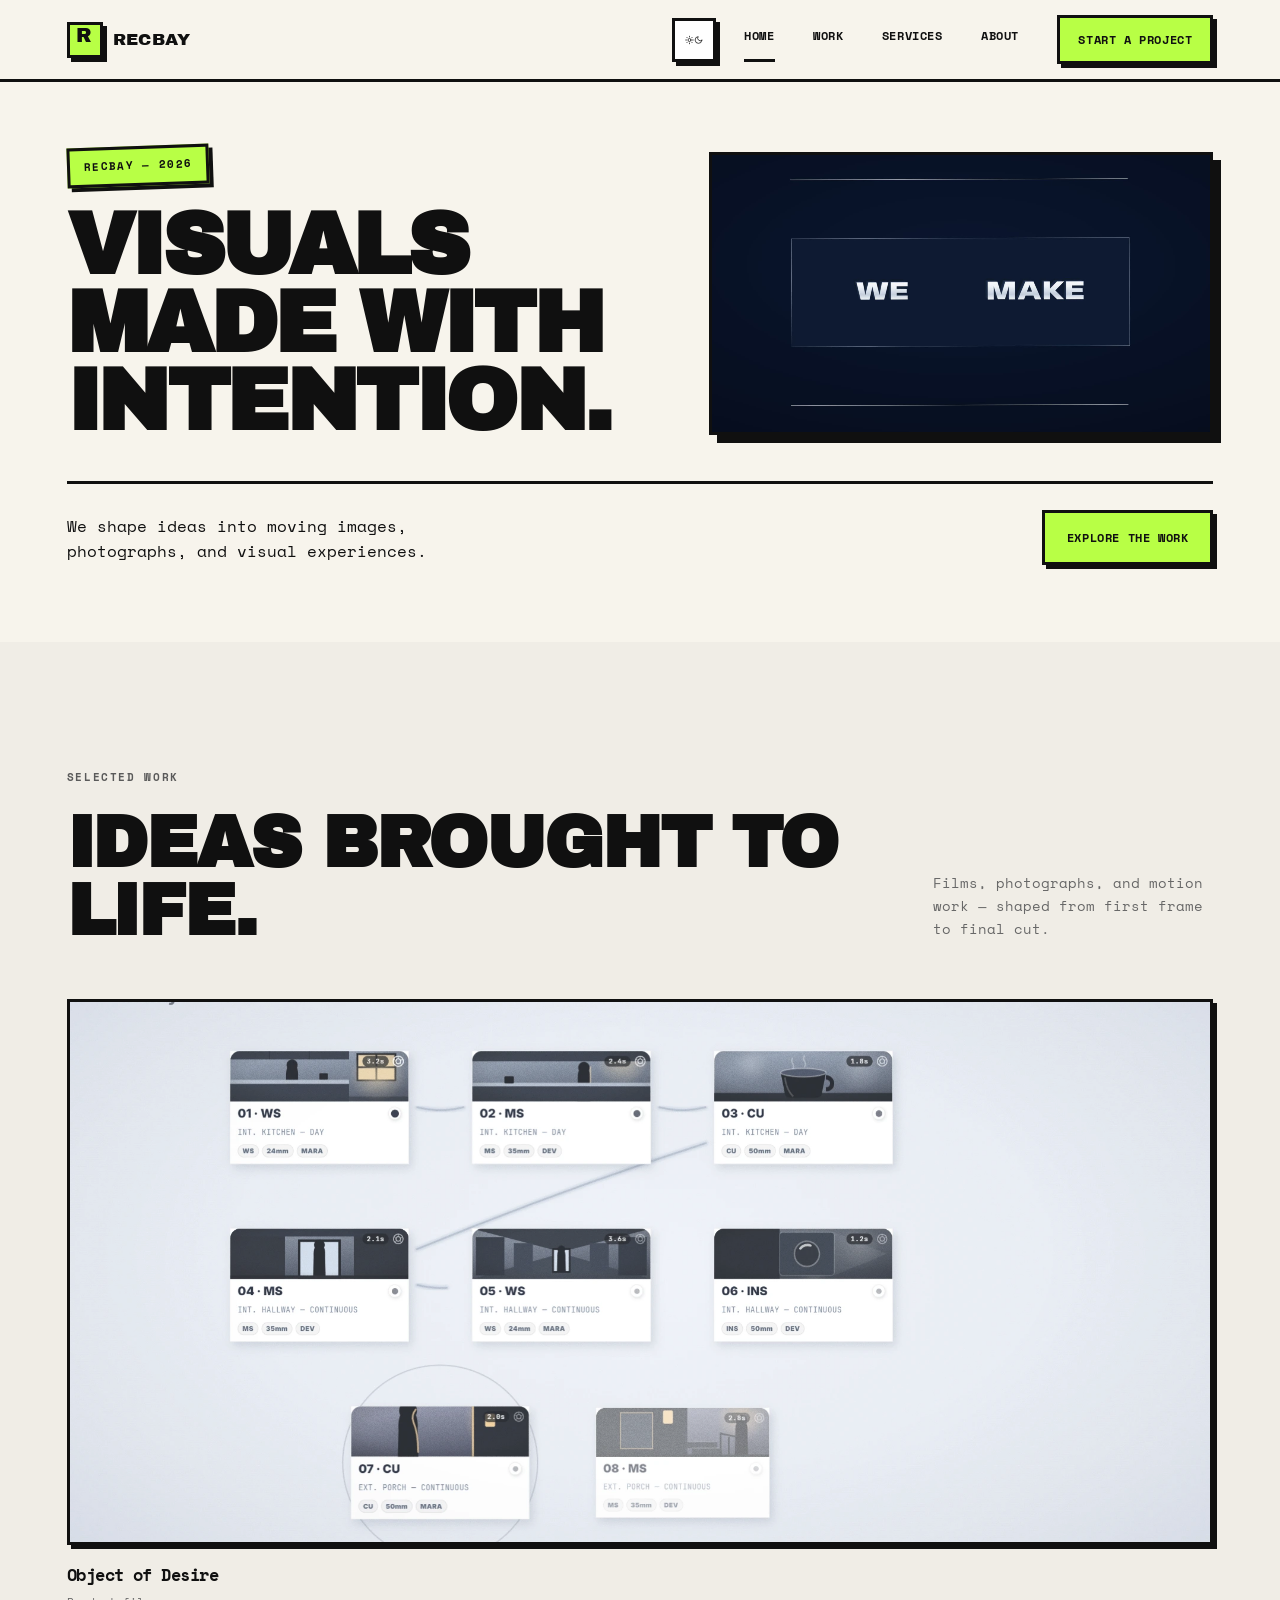
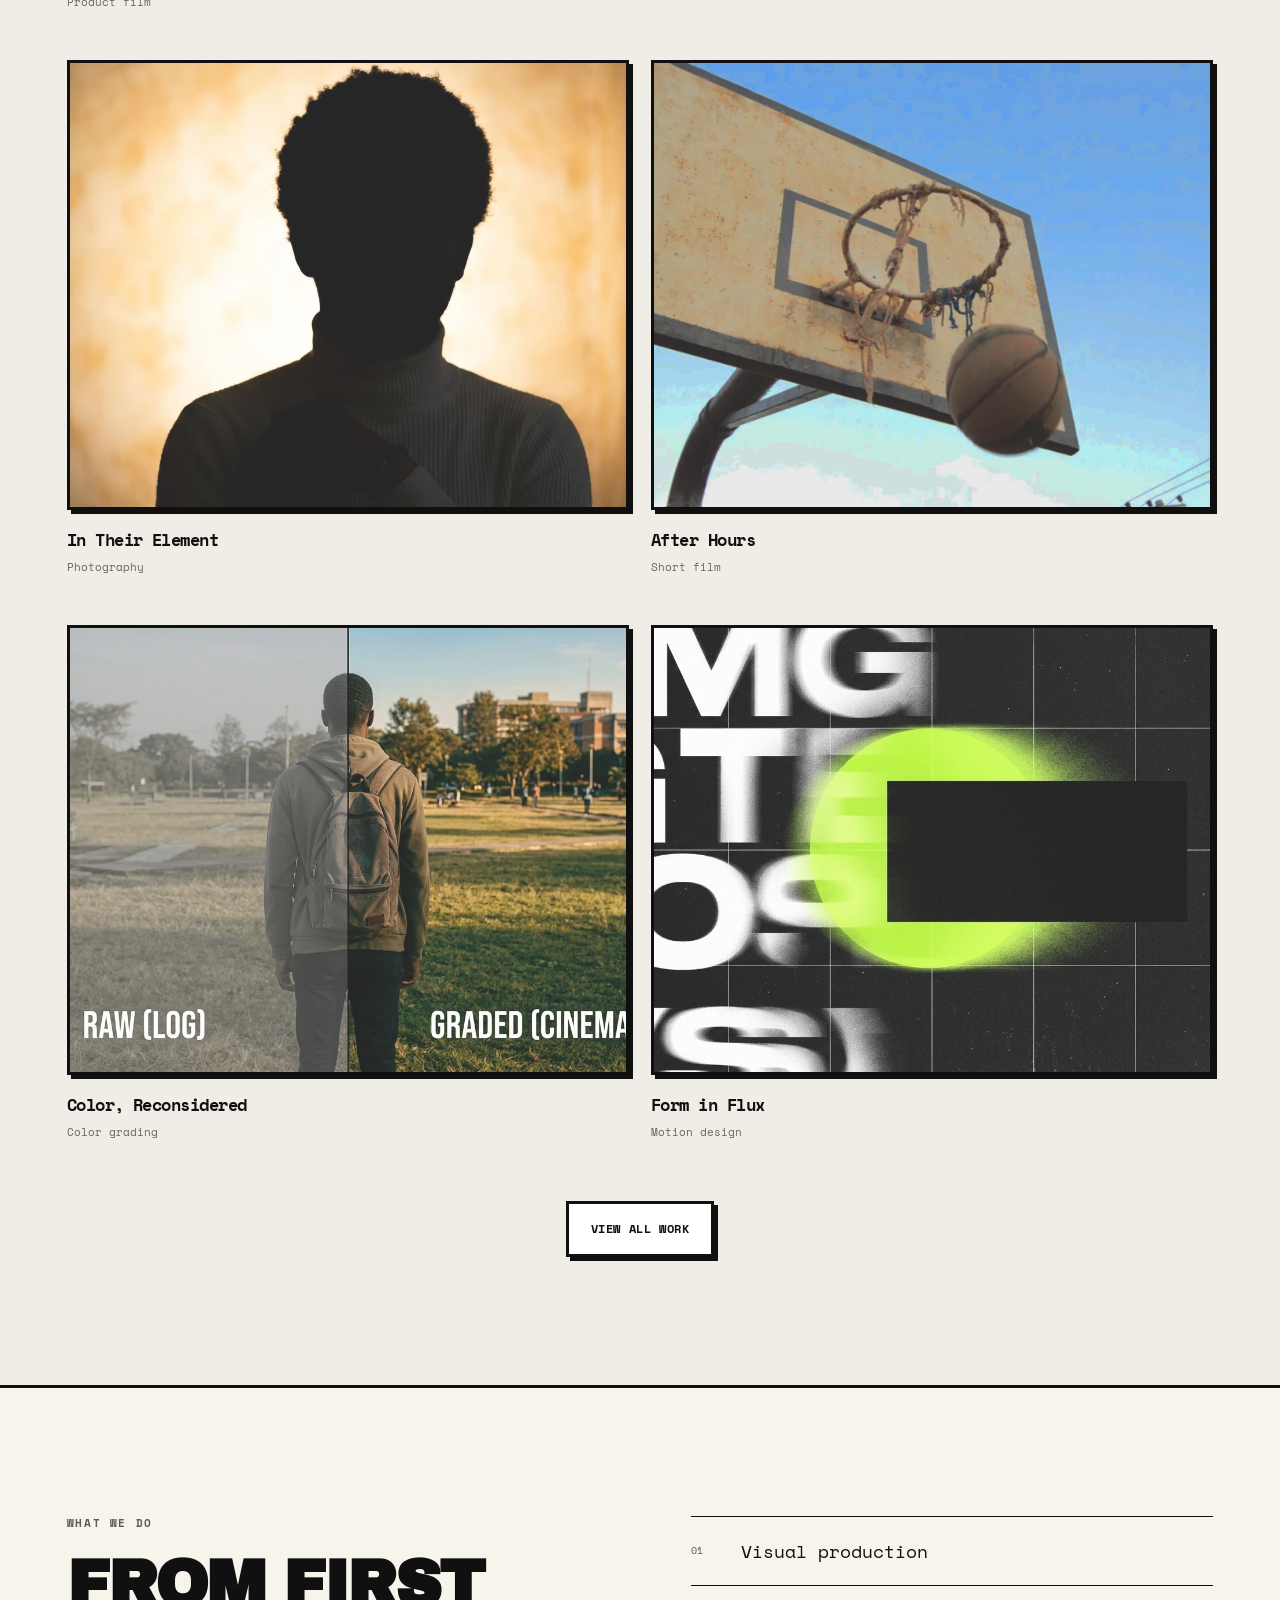
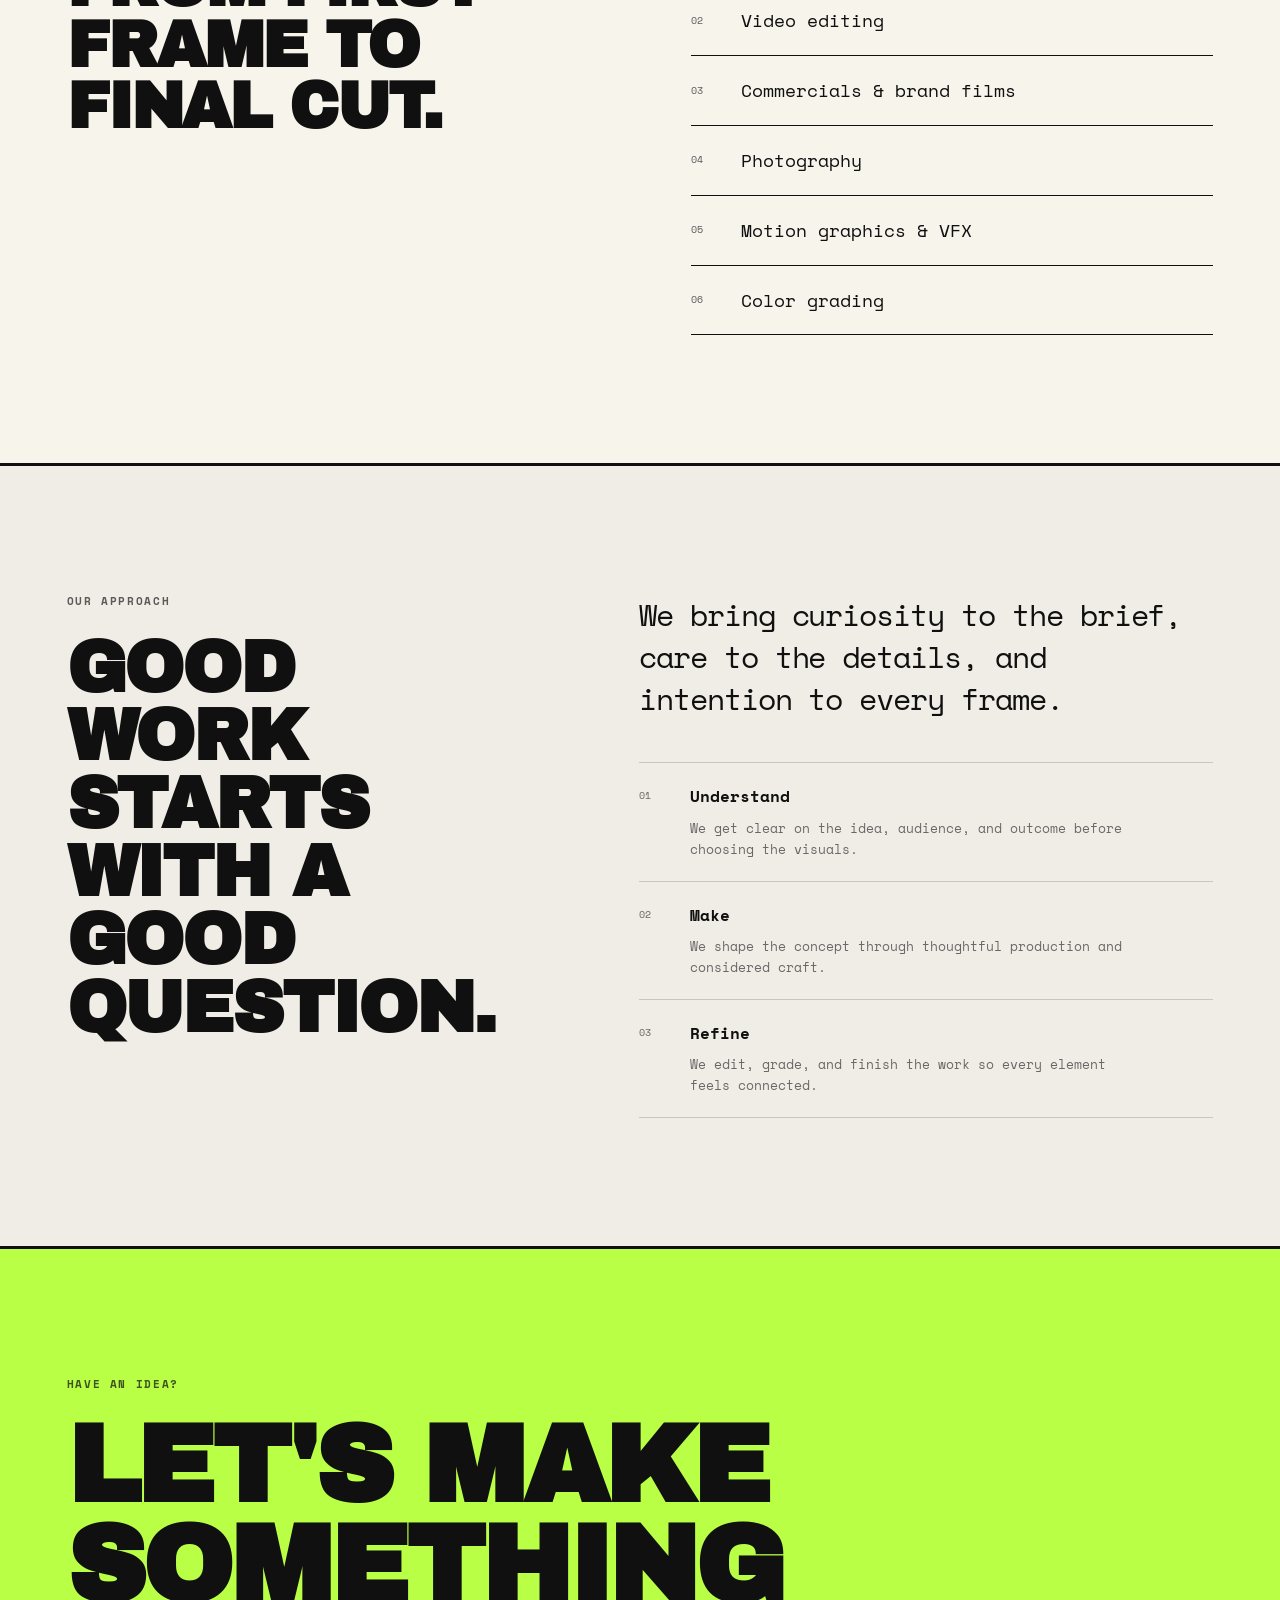
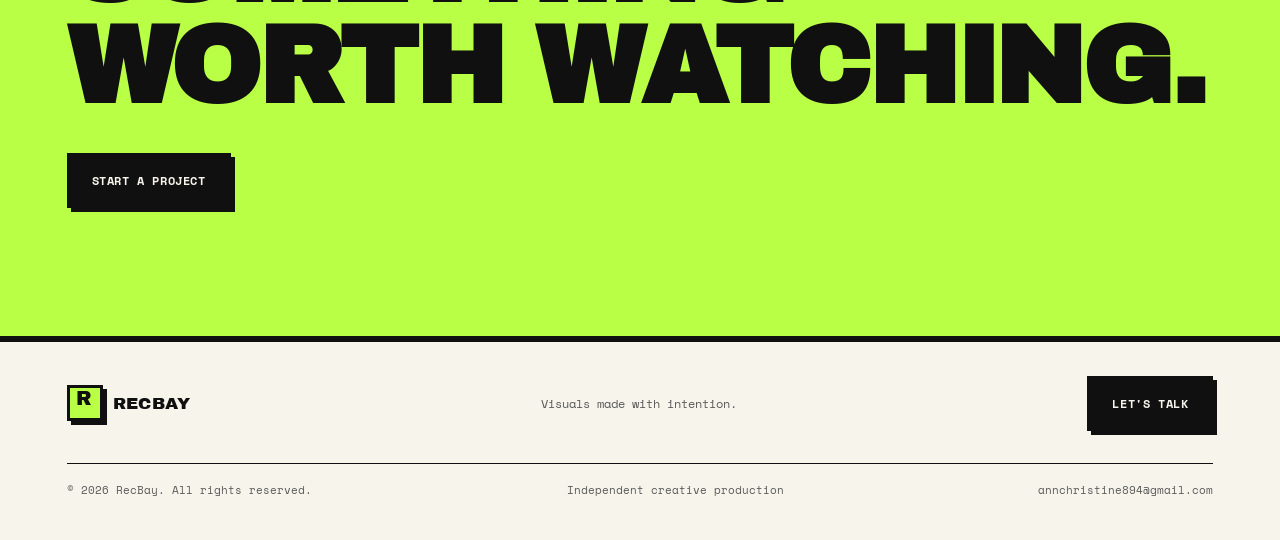
==== index.html @ f707e20e "Initial commit" ====
<!doctype html>
<html lang="en" class="no-js">
<head>
  <meta charset="utf-8">
  <meta name="viewport" content="width=device-width, initial-scale=1, viewport-fit=cover">
  <meta name="description" content="RecBay is an independent creative production team working across visual production, editing, photography, color grading, motion graphics and VFX.">
  <meta name="theme-color" content="#f7f4ec" id="theme-color-meta">
  <meta name="color-scheme" content="light dark">
  <script>
    (function () {
      var key = 'recbay-theme';
      var stored = null;
      try { stored = localStorage.getItem(key); } catch (e) {}
      var systemDark = window.matchMedia && window.matchMedia('(prefers-color-scheme: dark)').matches;
      var theme = stored === 'light' || stored === 'dark' ? stored : (systemDark ? 'dark' : 'light');
      document.documentElement.setAttribute('data-theme', theme);
      document.documentElement.style.colorScheme = theme;
      var meta = document.getElementById('theme-color-meta');
      if (meta) meta.setAttribute('content', theme === 'dark' ? '#101010' : '#f7f4ec');
    }());
  </script>
  <title>RecBay</title>
  <link rel="icon" href="assets/images/recbay-mark.svg" type="image/svg+xml">
  <link rel="preload" href="assets/images/home/hero-poster.webp" as="image">
  <link rel="preload" href="css/styles.css" as="style">
  <link rel="stylesheet" href="css/styles.css">
  <link rel="preconnect" href="https://fonts.googleapis.com">
  <link rel="preconnect" href="https://fonts.gstatic.com" crossorigin>
  <link href="https://fonts.googleapis.com/css2?family=Archivo+Black&family=Space+Mono:wght@400;700&display=swap" rel="stylesheet">
  <script src="js/main.js" defer></script>
</head>
<body>
  <a class="skip-link" href="#main">Skip to content</a>
  <header class="site-header">
    <div class="container nav-wrap">
      <a class="wordmark" href="index.html"><span class="brand-symbol">R<span>.</span></span><span>RECBAY</span></a>
      <button class="theme-toggle" type="button" data-theme-toggle hidden aria-label="Switch to dark mode" title="Switch to dark mode">
        <span class="theme-toggle__icon" aria-hidden="true">
          <svg class="theme-toggle__sun" width="16" height="16" viewBox="0 0 24 24" fill="none" stroke="currentColor" stroke-width="2" stroke-linecap="round" stroke-linejoin="round"><circle cx="12" cy="12" r="4"></circle><path d="M12 2v2M12 20v2M4.93 4.93l1.41 1.41M17.66 17.66l1.41 1.41M2 12h2M20 12h2M6.34 17.66l-1.41 1.41M19.07 4.93l-1.41 1.41"></path></svg>
          <svg class="theme-toggle__moon" width="16" height="16" viewBox="0 0 24 24" fill="none" stroke="currentColor" stroke-width="2" stroke-linecap="round" stroke-linejoin="round"><path d="M21 12.79A9 9 0 1 1 11.21 3 7 7 0 0 0 21 12.79z"></path></svg>
        </span>
      </button>
      <button class="menu-toggle" aria-expanded="false" aria-controls="primary-nav" aria-label="Open navigation"><span></span><span></span></button>
      <nav id="primary-nav" class="primary-nav" aria-label="Main navigation">
        <a class="active" href="index.html">Home</a>
        <a href="work.html">Work</a>
        <a href="services.html">Services</a>
        <a href="about.html">About</a>
        <a class="nav-cta" href="contact.html">Start a project</a>
      </nav>
    </div>
  </header>
  <main id="main">
    <section class="hero">
      <div class="container">
        <div class="hero-grid">
          <div class="hero-copy">
            <p class="sticker">RecBay — 2026</p>
            <h1 class="hero-title">Visuals made with intention.</h1>
          </div>
          <div class="hero-video-frame">
            <video class="hero-video" poster="assets/images/home/hero-poster.webp" autoplay muted loop playsinline preload="metadata" disablepictureinpicture disableremoteplayback aria-hidden="true" tabindex="-1">
              <source src="assets/videos/hero-16x9.webm" type="video/webm">
              <source src="assets/videos/hero-16x9.mp4" type="video/mp4">
            </video>
          </div>
        </div>
        <div class="hero-bottom">
          <p class="hero-intro">We shape ideas into moving images, photographs, and visual experiences.</p>
          <a class="button button-lime" href="work.html">Explore the work</a>
        </div>
      </div>
    </section>

    <section class="section section-work">
      <div class="container">
        <div class="section-heading">
          <div>
            <p class="eyebrow">Selected work</p>
            <h2>Ideas brought to life.</h2>
          </div>
          <p class="section-note">Films, photographs, and motion work — shaped from first frame to final cut.</p>
        </div>
        <div class="project-grid">
          <a class="project-card project-card-large" href="project-product-film.html">
            <div class="project-art art-product"><img src="assets/images/projects/object-of-desire-card.webp" alt="Object of Desire — product film still" class="project-image" loading="lazy" decoding="async" width="1920" height="1080"></div>
            <div class="project-meta"><div><h3>Object of Desire</h3><p>Product film</p></div></div>
          </a>
          <a class="project-card" href="project-editorial.html">
            <div class="project-art art-editorial"><img src="assets/images/projects/in-their-element-card.webp" alt="In Their Element — environmental portrait still" class="project-image" loading="lazy" decoding="async" width="1408" height="768"></div>
            <div class="project-meta"><div><h3>In Their Element</h3><p>Photography</p></div></div>
          </a>
          <a class="project-card" href="project-short-film.html">
            <div class="project-art art-film"><img src="assets/images/projects/after-hours-card.webp" alt="After Hours — night film still" class="project-image" loading="lazy" decoding="async" width="1920" height="1080"></div>
            <div class="project-meta"><div><h3>After Hours</h3><p>Short film</p></div></div>
          </a>
          <a class="project-card" href="project-color-study.html">
            <div class="project-art art-grade"><img src="assets/images/projects/color-reconsidered-card.webp" alt="Color, Reconsidered — graded still" class="project-image" loading="lazy" decoding="async" width="1408" height="768"></div>
            <div class="project-meta"><div><h3>Color, Reconsidered</h3><p>Color grading</p></div></div>
          </a>
          <a class="project-card" href="project-motion-ident.html">
            <div class="project-art art-motion"><img src="assets/images/projects/form-in-flux-card.webp" alt="Form in Flux — motion design styleframe" class="project-image" loading="lazy" decoding="async" width="1408" height="768"></div>
            <div class="project-meta"><div><h3>Form in Flux</h3><p>Motion design</p></div></div>
          </a>
        </div>
        <div class="center-action"><a class="button button-outline" href="work.html">View all work</a></div>
      </div>
    </section>

    <section class="services-band">
      <div class="container services-band-inner">
        <div>
          <p class="eyebrow">What we do</p>
          <h2>From first frame to final cut.</h2>
        </div>
        <div class="service-list">
          <a href="services.html#visual-production"><span>01</span> Visual production</a>
          <a href="services.html#video-editing"><span>02</span> Video editing</a>
          <a href="services.html#brand-films"><span>03</span> Commercials & brand films</a>
          <a href="services.html#photography"><span>04</span> Photography</a>
          <a href="services.html#motion-vfx"><span>05</span> Motion graphics & VFX</a>
          <a href="services.html#color-grading"><span>06</span> Color grading</a>
        </div>
      </div>
    </section>

    <section class="section process-section">
      <div class="container process-layout">
        <div>
          <p class="eyebrow">Our approach</p>
          <h2>Good work starts with a good question.</h2>
        </div>
        <div class="process-content">
          <p class="large-copy">We bring curiosity to the brief, care to the details, and intention to every frame.</p>
          <div class="process-steps">
            <div><span>01</span><h3>Understand</h3><p>We get clear on the idea, audience, and outcome before choosing the visuals.</p></div>
            <div><span>02</span><h3>Make</h3><p>We shape the concept through thoughtful production and considered craft.</p></div>
            <div><span>03</span><h3>Refine</h3><p>We edit, grade, and finish the work so every element feels connected.</p></div>
          </div>
        </div>
      </div>
    </section>

    <section class="contact-banner">
      <div class="container contact-banner-inner">
        <p class="eyebrow">Have an idea?</p>
        <h2>Let's make something worth watching.</h2>
        <a class="button button-lime" href="contact.html">Start a project</a>
      </div>
    </section>
  </main>

  <footer class="site-footer">
    <div class="container footer-top"><a class="wordmark" href="index.html"><span class="brand-symbol">R<span>.</span></span><span>RECBAY</span></a><p>Visuals made with intention.</p><a class="button button-solid" href="contact.html">Let's talk</a></div>
    <div class="container footer-bottom"><span>© <span data-year></span> RecBay. All rights reserved.</span><span>Independent creative production</span><a href="mailto:annchristine894@gmail.com">annchristine894@gmail.com</a></div>
  </footer>
</body>
</html>
---- css/styles.css ----
:root{
  --bg:#f7f4ec;
  --bg-dark:#101010;
  --bg-alt:#f0ede6;
  --panel:#ffffff;
  --text:#101010;
  --muted:#5a5a5a;
  --muted-strong:#666666;
  --muted-soft:#686868;
  --line:#101010;
  --line-subtle:#c9c6be;
  --lime:#b8ff45;
  --on-accent:#101010;
  --notice-bg:#e7e4dc;
  --notice-accent:#9fce44;
  --placeholder:#8d8a82;
  --success:#2e7d32;
  --error:#b3261e;
  --about-panel:#101010;
  --max:1240px;
  --gutter:clamp(22px,5.2vw,76px);
  --border-w:3px;
  --shadow:8px 8px 0 var(--line);
  --shadow-sm:4px 4px 0 var(--line);
  --ease:cubic-bezier(.2,.7,.2,1);
  --touch:44px;
  --font-display:'Archivo Black',-apple-system,BlinkMacSystemFont,sans-serif;
  --font-mono:'Space Mono','Courier New',monospace;
  --font-body:'Space Mono','Courier New',monospace;
  --font-editorial:'Helvetica Neue',Helvetica,Arial,sans-serif;
  color-scheme:light;
}
:root[data-theme="dark"]{
  --bg:#101010;
  --bg-alt:#171717;
  --panel:#1b1b1b;
  --text:#f7f4ec;
  --muted:#a6a6a6;
  --muted-strong:#b8b5ad;
  --muted-soft:#a6a6a6;
  --line:#f7f4ec;
  --line-subtle:#3a3a3a;
  --on-accent:#101010;
  --notice-bg:#1d1d1d;
  --notice-accent:#b8ff45;
  --placeholder:#8a8a8a;
  --success:#9be15d;
  --error:#ff8a80;
  --about-panel:#171717;
  color-scheme:dark;
}
@media (prefers-color-scheme:dark){
  :root:not([data-theme]){
    --bg:#101010;
    --bg-alt:#171717;
    --panel:#1b1b1b;
    --text:#f7f4ec;
    --muted:#a6a6a6;
    --muted-strong:#b8b5ad;
    --muted-soft:#a6a6a6;
    --line:#f7f4ec;
    --line-subtle:#3a3a3a;
    --on-accent:#101010;
    --notice-bg:#1d1d1d;
    --notice-accent:#b8ff45;
    --placeholder:#8a8a8a;
    --success:#9be15d;
    --error:#ff8a80;
    --about-panel:#171717;
    color-scheme:dark;
  }
}
*{box-sizing:border-box}
html{scroll-behavior:smooth;scroll-padding-top:90px;overflow-x:hidden;background:var(--bg)}
body{
  margin:0;
  background:var(--bg);
  color:var(--text);
  font-family:var(--font-body);
  font-size:14px;
  line-height:1.6;
  -webkit-font-smoothing:antialiased;
  -webkit-text-size-adjust:100%;
}
a{color:inherit;text-decoration:none;touch-action:manipulation}
button,input,select,textarea{font:inherit;touch-action:manipulation}
button,a{-webkit-tap-highlight-color:transparent}
::selection{background:var(--lime);color:var(--on-accent)}
.container{width:min(var(--max),calc(100% - var(--gutter)*2));margin-inline:auto}
.skip-link{position:absolute;top:-60px;left:20px;background:var(--lime);color:var(--on-accent);padding:12px;z-index:100}
.skip-link:focus{top:12px}
.site-header{
  height:82px;
  background:var(--bg);
  color:var(--text);
  border-bottom:var(--border-w) solid var(--line);
  position:sticky;
  top:0;
  z-index:20;
}
.nav-wrap{height:100%;display:flex;align-items:center;justify-content:space-between;gap:28px;padding:0 env(safe-area-inset-left) 0 env(safe-area-inset-right)}
.wordmark{
  display:inline-flex;
  align-items:center;
  gap:10px;
  font-family:var(--font-display);
  letter-spacing:0.02em;
  font-size:17px;
  text-transform:uppercase;
  color:var(--text);
}
.brand-symbol{
  display:grid;
  place-items:center;
  width:36px;
  height:36px;
  border:var(--border-w) solid var(--line);
  background:var(--lime);
  color:var(--on-accent);
  font-family:var(--font-display);
  font-size:20px;
  line-height:1;
  box-shadow:var(--shadow-sm);
}
.brand-symbol span{color:var(--on-accent)}
.primary-nav{
  display:flex;
  align-items:center;
  gap:clamp(18px,3vw,40px);
  font-family:var(--font-mono);
  font-size:12px;
  font-weight:700;
  text-transform:uppercase;
  letter-spacing:0.05em;
  color:var(--text);
}
.primary-nav>a:not(.nav-cta){
  min-height:var(--touch);
  display:flex;
  align-items:center;
  border-bottom:var(--border-w) solid transparent;
  padding-bottom:4px;
}
.primary-nav>a:hover,.primary-nav>a.active{
  color:var(--text);
  border-bottom-color:var(--line);
}
.primary-nav>a.nav-cta,
.primary-nav>a.nav-cta:hover,
.primary-nav>a.nav-cta.active{color:var(--on-accent)}
.nav-cta{
  display:inline-flex;
  align-items:center;
  padding:12px 18px;
  background:var(--lime);
  color:var(--on-accent);
  border:var(--border-w) solid var(--line);
  box-shadow:var(--shadow-sm);
  transition:transform 80ms ease,box-shadow 80ms ease;
  min-height:var(--touch);
}
.nav-cta:hover{
  background:var(--lime);
  color:var(--on-accent);
  transform:translate(2px,2px);
  box-shadow:2px 2px 0 var(--line);
}
.nav-cta:active{
  transform:translate(4px,4px);
  box-shadow:0 0 0 var(--line);
}
.menu-toggle{display:none;background:none;border:0;padding:14px;color:var(--text);min-height:var(--touch);min-width:var(--touch)}
.menu-toggle span{display:block;width:25px;height:1px;background:currentColor;margin:6px}
.theme-toggle{
  display:inline-flex;
  align-items:center;
  justify-content:center;
  width:var(--touch);
  height:var(--touch);
  padding:0;
  border:var(--border-w) solid var(--line);
  background:var(--panel);
  color:var(--text);
  box-shadow:var(--shadow-sm);
  cursor:pointer;
  margin-left:auto;
  transition:transform 80ms ease,box-shadow 80ms ease;
}
.theme-toggle:hover{transform:translate(2px,2px);box-shadow:2px 2px 0 var(--line)}
.theme-toggle:active{transform:translate(4px,4px);box-shadow:0 0 0 var(--line)}
.theme-toggle:focus-visible{outline:var(--border-w) solid var(--lime);outline-offset:3px}
.theme-toggle__icon{display:inline-flex;width:18px;height:18px;flex:0 0 auto}
.theme-toggle__icon svg{display:block;width:18px;height:18px}
.theme-toggle__sun{display:none}
:root[data-theme="dark"] .theme-toggle__sun{display:block}
:root[data-theme="dark"] .theme-toggle__moon{display:none}
.theme-toggle[hidden]{display:none}
@media(max-width:800px){
  .theme-toggle{margin:0 6px 0 auto}
}
.section-dark{background:var(--bg);color:var(--text)}
/* Home hero — brutalist split video frame */
.hero{
  position:relative;
  background:var(--bg);
  padding:clamp(40px,5vw,64px) 0 clamp(52px,6vw,84px);
}
.hero-grid{
  display:grid;
  grid-template-columns:minmax(0,1.08fr) minmax(0,0.92fr);
  align-items:center;
  gap:clamp(28px,4vw,56px);
}
.hero-copy{min-width:0;}
.hero-title{
  font-family:var(--font-display);
  font-size:clamp(44px,6.8vw,104px);
  line-height:0.9;
  letter-spacing:-0.04em;
  margin:0;
  max-width:12ch;
  font-weight:900;
  text-transform:uppercase;
  color:var(--text);
  text-wrap:balance;
}
.hero-video-frame{
  position:relative;
  width:100%;
  margin-top:0;
  border:var(--border-w) solid var(--line);
  box-shadow:var(--shadow);
  overflow:hidden;
  background:var(--bg-dark);
  aspect-ratio:16/9;
}
.hero-video{
  position:absolute;
  inset:0;
  width:100%;
  height:100%;
  object-fit:cover;
  display:block;
}
.hero-bottom{
  display:flex;
  align-items:flex-end;
  justify-content:space-between;
  gap:clamp(20px,4vw,48px);
  width:100%;
  margin-top:clamp(26px,4vw,40px);
  padding-top:clamp(18px,2.6vw,26px);
  border-top:var(--border-w) solid var(--line);
}
.hero-intro{
  font-family:var(--font-mono);
  font-size:clamp(14px,1.5vw,16px);
  line-height:1.6;
  max-width:42ch;
  color:var(--text);
  margin:0;
}
.hero .button{flex-shrink:0;}

/* Project lineup: a fanned deck on desktop, a stacked deck on mobile */
.project-lineup{
  position:relative;
  overflow:hidden;
  background:var(--bg);
  padding:clamp(28px,4vw,52px) 0 clamp(32px,4vw,56px);
}
.lineup-head{
  display:flex;
  align-items:center;
  justify-content:space-between;
  gap:24px;
  padding-bottom:18px;
  border-bottom:var(--border-w) solid var(--line);
}
.lineup-head .eyebrow{margin:0}
.lineup-count{
  font-family:var(--font-mono);
  font-size:11px;
  line-height:1.4;
  letter-spacing:.12em;
  text-transform:uppercase;
  color:var(--muted);
  margin:0;
  text-align:right;
}
.lineup-stage{
  position:relative;
  height:clamp(360px,42vw,520px);
  margin:clamp(20px,3vw,36px) 0 clamp(16px,2.5vw,28px);
}
.lineup-card{
  position:absolute;
  left:50%;
  top:50%;
  width:clamp(150px,18vw,246px);
  aspect-ratio:3/4;
  overflow:hidden;
  background:var(--panel);
  border:var(--border-w) solid var(--line);
  box-shadow:var(--shadow);
  transform-origin:center;
}
.lineup-card img{
  display:block;
  width:100%;
  height:100%;
  object-fit:cover;
}
.lineup-card::after{
  content:"";
  position:absolute;
  inset:auto 0 0 0;
  height:32%;
  z-index:1;
  pointer-events:none;
  background:linear-gradient(180deg,rgba(13,14,13,0) 0%,#0d0e0d 32%);
}
.lineup-card__tag{
  position:absolute;
  left:12px;
  right:12px;
  bottom:12px;
  z-index:2;
  font-family:var(--font-mono);
  font-size:10px;
  line-height:1.35;
  letter-spacing:.1em;
  text-transform:uppercase;
  color:#f0ede6;
}
.lineup-card--center{
  z-index:5;
  transform:translate(-50%,-50%);
}
.lineup-card--inner-left{
  z-index:4;
  transform:translate(calc(-50% - 72%),calc(-50% + 3%)) rotate(-8deg) scale(.9);
}
.lineup-card--inner-right{
  z-index:4;
  transform:translate(calc(-50% + 72%),calc(-50% + 3%)) rotate(8deg) scale(.9);
}
.lineup-card--outer-left{
  z-index:3;
  transform:translate(calc(-50% - 138%),calc(-50% + 7%)) rotate(-14deg) scale(.76);
}
.lineup-card--outer-right{
  z-index:3;
  transform:translate(calc(-50% + 138%),calc(-50% + 7%)) rotate(14deg) scale(.76);
}
.eyebrow{
  font-family:var(--font-mono);
  font-size:11px;
  line-height:1.4;
  letter-spacing:.15em;
  font-weight:700;
  margin:0 0 24px;
  text-transform:uppercase;
  color:var(--muted);
}
.section{padding:clamp(76px,10vw,140px) 0;padding-bottom:calc(clamp(76px,10vw,140px) + env(safe-area-inset-bottom))}
.section-work{background:var(--bg-alt)}
.section-heading{display:flex;align-items:end;justify-content:space-between;gap:32px;margin-bottom:54px}
.section-heading h2,.services-band h2,.process-section h2,.contact-aside h2,.about-copy h2{
  font-family:var(--font-display);
  font-size:clamp(38px,5.6vw,72px);
  line-height:0.95;
  letter-spacing:-0.03em;
  margin:0;
  font-weight:900;
  text-transform:uppercase;
}
.serif-italic{font-family:Georgia,serif;font-weight:400;font-style:italic;letter-spacing:-.07em}
.section-note{max-width:280px;color:var(--muted-soft);line-height:1.65;font-size:14px;margin:0 0 5px}
.project-grid{display:grid;grid-template-columns:repeat(2,minmax(0,1fr));gap:48px 22px}
.project-card{
  display:block;
  min-width:0;
}
.project-card:hover .project-art{
  transform:translate(-3px,-3px);
  box-shadow:var(--shadow);
}
.project-card-large{grid-column:span 2}
.project-art{
  position:relative;
  overflow:hidden;
  aspect-ratio:1.25/1;
  background:var(--panel);
  border:var(--border-w) solid var(--line);
  box-shadow:var(--shadow-sm);
  transition:transform 120ms ease,box-shadow 120ms ease;
}
.project-card-large .project-art{aspect-ratio:2.1/1}
.project-image{position:absolute;inset:0;width:100%;height:100%;object-fit:cover;opacity:0.85}
.project-card-large .project-image{object-position:center}
.project-meta{display:flex;align-items:center;justify-content:space-between;gap:16px;padding-top:16px}
.project-meta h3{font-size:17px;letter-spacing:-.03em;margin:0 0 6px}
.project-meta p{font-size:11px;color:var(--muted-strong);margin:0}
.center-action{text-align:center;margin-top:60px}
.button{
  display:inline-flex;
  align-items:center;
  justify-content:center;
  min-height:var(--touch);
  padding:15px 22px;
  font-family:var(--font-body);
  font-size:12px;
  font-weight:700;
  letter-spacing:0.05em;
  text-transform:uppercase;
  border:var(--border-w) solid var(--line);
  background:var(--panel);
  color:var(--text);
  cursor:pointer;
  transition:transform 80ms ease,box-shadow 80ms ease;
  box-shadow:var(--shadow-sm);
}
.button:hover{
  transform:translate(2px,2px);
  box-shadow:2px 2px 0 var(--line);
}
.button:active{
  transform:translate(4px,4px);
  box-shadow:0 0 0 var(--line);
}
.button-outline{background:var(--panel);color:var(--text);}
.button-outline:hover{background:var(--panel);color:var(--text);}
.button-lime{background:var(--lime);color:var(--on-accent);}
.button-lime:hover{background:var(--lime);color:var(--on-accent);}
.button-solid{background:var(--line);color:var(--bg);}
.button-solid:hover{background:var(--line);color:var(--bg);}
.services-band{
  background:var(--bg);
  color:var(--text);
  border-top:var(--border-w) solid var(--line);
  border-bottom:var(--border-w) solid var(--line);
  padding:clamp(76px,10vw,132px) 0;
}
.services-band-inner{display:grid;grid-template-columns:1fr 1fr;gap:8vw}
.services-band h2{font-size:clamp(38px,5vw,64px)}
.service-list{border-top:1px solid var(--line)}
.service-list a{display:grid;grid-template-columns:36px 1fr auto;align-items:center;gap:14px;padding:20px 0;border-bottom:1px solid var(--line);font-size:clamp(14px,1.5vw,18px);transition:color .2s;min-height:var(--touch)}
.service-list a span{font-size:10px;color:var(--muted)}
.service-list a b{font-weight:400;color:var(--text)}
.service-list a:hover{color:var(--text);text-decoration:underline;text-decoration-thickness:var(--border-w);text-underline-offset:4px}
.process-section{background:var(--bg-alt)}
.process-layout{display:grid;grid-template-columns:.9fr 1.1fr;gap:8vw}
.large-copy{font-size:clamp(20px,2.5vw,30px);line-height:1.4;letter-spacing:-.035em;margin:0 0 42px;max-width:580px}
.process-steps{border-top:1px solid var(--line-subtle)}
.process-steps>div{display:grid;grid-template-columns:35px 1fr;column-gap:16px;padding:21px 0;border-bottom:1px solid var(--line-subtle)}
.process-steps span{font-size:10px;color:var(--muted-strong);padding-top:4px;grid-row:span 2}
.process-steps h3{font-size:16px;margin:0 0 8px}.process-steps p{font-size:13px;color:var(--muted-soft);line-height:1.6;margin:0;max-width:440px}
.contact-banner{
  position:relative;
  overflow:hidden;
  background:var(--lime);
  color:var(--on-accent);
  border-top:var(--border-w) solid var(--line);
  border-bottom:var(--border-w) solid var(--line);
  padding:clamp(72px,10vw,128px) 0;
}
.contact-banner-inner{position:relative;z-index:1}
.contact-banner .eyebrow{color:rgba(16,16,16,.72)}
.contact-banner .button{
  background:var(--line);
  color:var(--bg);
}
.contact-banner .button:hover{
  background:var(--line);
  color:var(--bg);
}
.contact-banner h2{
  font-family:var(--font-display);
  font-size:clamp(43px,8.5vw,112px);
  line-height:0.92;
  letter-spacing:-0.03em;
  margin:0 0 36px;
  font-weight:900;
  text-transform:uppercase;
}
.site-footer{
  background:var(--bg);
  color:var(--text);
  border-top:var(--border-w) solid var(--line);
  padding:34px 0 22px;
}
.footer-top{
  display:flex;
  align-items:center;
  justify-content:space-between;
  gap:20px;
  padding:0 env(safe-area-inset-left) 32px env(safe-area-inset-right);
  border-bottom:1px solid var(--line);
}
.footer-top p{
  font-family:var(--font-mono);
  font-size:12px;
  color:var(--muted);
  margin:0;
}
.footer-bottom{
  display:flex;
  justify-content:space-between;
  gap:18px;
  flex-wrap:wrap;
  padding:18px env(safe-area-inset-right) 18px env(safe-area-inset-left);
  color:var(--muted);
  font-family:var(--font-mono);
  font-size:11px;
}
.footer-bottom a:hover{color:var(--text);text-decoration:underline;text-decoration-thickness:var(--border-w);text-underline-offset:3px}
.page-hero{
  background:var(--bg);
  border-bottom:var(--border-w) solid var(--line);
  padding:clamp(60px,9vw,120px) 0 clamp(40px,6vw,72px);
}
.page-hero h1{
  font-family:var(--font-display);
  font-size:clamp(48px,9vw,140px);
  line-height:0.9;
  letter-spacing:-0.03em;
  text-transform:uppercase;
  margin:0;
}
.page-intro{
  font-family:var(--font-body);
  font-size:clamp(15px,1.7vw,18px);
  line-height:1.6;
  color:var(--muted);
  max-width:60ch;
  margin:24px 0 0;
}
.filter-row{display:flex;flex-wrap:wrap;gap:8px;margin-bottom:40px}
.filter-button{
  background:var(--panel);
  border:2px solid var(--line);
  padding:10px 16px;
  font-family:var(--font-mono);
  font-size:11px;
  font-weight:700;
  text-transform:uppercase;
  letter-spacing:0.08em;
  color:var(--text);
  cursor:pointer;
  min-height:var(--touch);
  box-shadow:3px 3px 0 var(--line);
  transition:transform 80ms ease,box-shadow 80ms ease;
}
.filter-button span{margin-left:10px;color:var(--muted);font-size:9px}
.filter-button:hover,
.filter-button.active{
  background:var(--lime);
  color:var(--on-accent);
}
.filter-button:hover{transform:translate(2px,2px);box-shadow:1px 1px 0 var(--line);}
.filter-button:active{transform:translate(4px,4px);box-shadow:0 0 0 var(--line);}
.filter-button.active span{color:var(--on-accent);}
/* Services hero — static brutalist service map */
.services-hero{
  background:var(--bg);
  padding:clamp(48px,7vw,88px) 0;
}
.services-hero__meta{
  display:flex;
  justify-content:space-between;
  align-items:baseline;
  gap:16px;
  margin-bottom:clamp(32px,5vw,56px);
  font-family:var(--font-mono);
  font-size:12px;
  font-weight:700;
  letter-spacing:0.15em;
  text-transform:uppercase;
}
.services-hero__label,.services-hero__count{
  margin:0;
  font:inherit;
  color:var(--text);
}
.services-hero__stages{
  display:grid;
  grid-template-columns:2fr 3fr 1fr;
  gap:12px;
  margin-bottom:16px;
}
.services-hero__stage{
  background:var(--lime);
  color:var(--on-accent);
  border:var(--border-w) solid var(--line);
  padding:10px 16px;
  font-family:var(--font-mono);
  font-size:11px;
  font-weight:700;
  letter-spacing:0.15em;
  text-transform:uppercase;
  text-align:center;
}
.services-hero__chain{
  display:grid;
  grid-template-columns:repeat(6,1fr);
  gap:12px;
}
.services-hero__node{
  display:flex;
  flex-direction:column;
  gap:8px;
  padding:18px 16px;
  background:var(--panel);
  border:var(--border-w) solid var(--line);
  box-shadow:var(--shadow-sm);
  color:var(--text);
  min-height:130px;
  transition:transform 80ms ease,box-shadow 80ms ease,background 80ms ease;
}
.services-hero__node:hover{
  transform:translate(2px,2px);
  box-shadow:2px 2px 0 var(--line);
  background:var(--lime);
}
.services-hero__node:focus-visible{
  outline:var(--border-w) solid var(--line);
  outline-offset:2px;
}
.services-hero__number{
  font-family:var(--font-mono);
  font-size:11px;
  font-weight:700;
  letter-spacing:0.1em;
  color:var(--muted);
}
.services-hero__node:hover .services-hero__number,
.services-hero__node:hover .services-hero__name{color:var(--on-accent);}
.services-hero__name{
  font-family:var(--font-display);
  font-size:13px;
  line-height:1.2;
  letter-spacing:0.01em;
  text-transform:uppercase;
  color:var(--text);
  margin:0;
}
.services-hero__cta{
  margin:clamp(32px,5vw,56px) 0 0;
  font-family:var(--font-mono);
  font-size:13px;
  font-weight:700;
  text-transform:uppercase;
  letter-spacing:0.05em;
  color:var(--text);
}
.services-hero__cta a{
  color:var(--text);
  text-decoration:underline;
  text-decoration-thickness:var(--border-w);
  text-underline-offset:4px;
}

@media(max-width:800px){
  .services-hero__stages{grid-template-columns:1fr;margin-bottom:20px;}
  .services-hero__chain{grid-template-columns:1fr;gap:10px;}
  .services-hero__node{min-height:0;padding:16px;}
}
.no-js .about-hero__hairline{transform:scaleX(1);animation:none}
.no-js .about-hero__belief,
.no-js .about-hero__fact,
.no-js .about-hero__scroll{opacity:1;transform:none;animation:none}

/* About hero — full-bleed documentary still with a balanced bottom rail */
.about-hero{position:relative;overflow:hidden;min-height:100svh;background:#0c0c0c}
.about-hero > .container{position:relative;z-index:2;width:100%;max-width:none;margin:0;min-height:100svh;padding:0 var(--gutter);display:flex;flex-direction:column}
.about-hero__meta{display:flex;justify-content:space-between;gap:16px;padding:clamp(24px,5vh,48px) 0 0;position:relative;z-index:3}
.about-hero__label{font:700 11px/1 monospace;letter-spacing:0.3em;text-transform:uppercase;color:#a6a6a6;margin:0}
.about-hero__est{font:700 11px/1 monospace;letter-spacing:0.3em;text-transform:uppercase;color:#a6a6a6;margin:0}

.about-hero__image{position:absolute;inset:0;width:100%;height:100%;overflow:hidden;z-index:0}
.about-hero__img{position:absolute;inset:0;width:100%;height:100%;object-fit:cover;object-position:center;filter:grayscale(1) contrast(1.05);will-change:transform;display:block}
.about-hero__overlay{position:absolute;inset:0;background:linear-gradient(180deg,rgba(10,10,10,.62) 0%,rgba(10,10,10,.12) 32%,rgba(10,10,10,.3) 58%,rgba(10,10,10,.92) 100%);pointer-events:none;z-index:1}
.about-hero__drift{position:absolute;inset:0;width:100%;height:100%}

.about-hero__caption{position:relative;z-index:3;margin-top:auto;padding:0 0 clamp(40px,8vh,80px);display:grid;grid-template-columns:minmax(0,1fr) auto;column-gap:clamp(24px,5vw,64px);align-items:end;pointer-events:none;text-align:left}
.about-hero__hairline{grid-column:1/-1;width:64px;height:1px;background:#f0ede6;opacity:0.4;margin-bottom:clamp(16px,3vw,24px);transform:scaleX(0);transform-origin:left;will-change:transform}
.about-hero__belief{grid-column:1;font:500 clamp(24px,3.4vw,34px)/1.1 sans-serif;color:#f0ede6;margin:0 0 12px 0;opacity:0;transform:translatey(8px);will-change:opacity,transform;text-wrap:balance}
.about-hero__fact{grid-column:1;font:clamp(14px,1.6vw,16px)/1.55 sans-serif;color:rgba(240,237,230,0.68);margin:0;max-width:44ch;opacity:0;transform:translatey(8px);will-change:opacity,transform;text-wrap:balance}
.about-hero__scroll{grid-column:2;grid-row:2/4;justify-self:end;align-self:end;font:700 11px/1 monospace;letter-spacing:0.3em;text-transform:uppercase;color:rgba(240,237,230,0.55);margin:0;opacity:0;transform:translatey(8px);will-change:opacity,transform}

/* Mobile */
@media(max-width:800px){
  .about-hero{min-height:88svh}
  .about-hero > .container{min-height:88svh}
  .about-hero__caption{grid-template-columns:1fr;padding-bottom:clamp(32px,7vh,56px)}
  .about-hero__scroll{grid-column:1;grid-row:auto;justify-self:start;margin-top:22px}
  .about-hero__belief{font-size:22px}
  .about-hero__fact{font-size:14px;max-width:none}
}

/* Ambient drift — 3% over 12s, then reverse */
@keyframes aboutDrift{
  0%{transform:scale(1.000)}
  50%{transform:scale(1.030)}
  100%{transform:scale(1.000)}
}

.about-hero--drift .about-hero__img{animation:aboutDrift 12s linear infinite}

/* Entrance animation */
@keyframes aboutHairlineDraw{
  0%{transform:scaleX(0)}
  100%{transform:scaleX(1)}
}

@keyframes aboutFadeUp{
  0%{opacity:0;transform:translatey(8px)}
  100%{opacity:1;transform:translatey(0)}
}

.about-hero--animate .about-hero__hairline{animation:aboutHairlineDraw 400ms ease-out 300ms forwards}
.about-hero--animate .about-hero__belief{animation:aboutFadeUp 500ms ease 700ms forwards}
.about-hero--animate .about-hero__fact{animation:aboutFadeUp 500ms ease 750ms forwards}
.about-hero--animate .about-hero__scroll{animation:aboutFadeUp 500ms ease 800ms forwards}

/* Fallbacks */
.about-hero--static .about-hero__hairline{transform:scaleX(1) !important;animation:none}
.about-hero--static .about-hero__belief,
.about-hero--static .about-hero__fact,
.about-hero--static .about-hero__scroll{opacity:1 !important;animation:none}

@media(prefers-reduced-motion:reduce){
  .about-hero__img{transform:none !important;animation:none !important;transition:none !important}
  .about-hero__hairline{transform:scaleX(1) !important;animation:none !important}
  .about-hero__belief,.about-hero__fact,.about-hero__scroll{opacity:1 !important;animation:none !important;transition:none !important}
}

.work-grid{row-gap:46px}
.notice{margin:48px 0 0;padding:16px 18px;border-left:2px solid var(--notice-accent);background:var(--notice-bg);color:var(--muted-strong);font-size:12px;line-height:1.6}
.service-detail-list{border-top:1px solid var(--line-subtle)}
.service-detail{display:grid;grid-template-columns:45px minmax(0,1fr) minmax(130px,220px);gap:22px;padding:42px 0;border-bottom:1px solid var(--line-subtle);scroll-margin-top:100px}
.service-number{font-size:11px;color:var(--muted-strong);padding-top:6px}
.service-detail .eyebrow{color:var(--muted-strong);margin-bottom:12px}
.service-detail h2{font-size:clamp(28px,4vw,48px);letter-spacing:-.06em;margin:0 0 16px}
.service-detail p:not(.eyebrow){font-size:14px;line-height:1.75;color:var(--muted-strong);max-width:650px;margin:0 0 20px}
.about-grid{display:grid;grid-template-columns:1fr 1fr;gap:8vw;align-items:center}
.legal-layout{max-width:760px}
.legal-layout .about-copy{max-width:70ch}
.legal-layout .about-copy h2{font-size:clamp(30px,3.4vw,44px)}
.about-art{min-height:500px;background:radial-gradient(ellipse at 50% 45%,#45483a,#191a17 55%,#101010);display:grid;place-items:center;position:relative;overflow:hidden}
.about-copy h2{font-size:clamp(36px,4.5vw,58px);margin-bottom:24px}
.about-copy>p:not(.eyebrow):not(.notice){font-size:14px;line-height:1.8;color:var(--muted-strong)}
.about-copy .notice{margin-top:24px}
.principles-section{background:#171717;color:var(--text);padding:75px 0}
.principles-grid{display:grid;grid-template-columns:repeat(3,1fr);gap:24px}
.principles-grid article{border-top:1px solid #4a4a4a;padding-top:20px}
.principles-grid span{font-size:10px;color:var(--lime)}
.principles-grid h3{font-size:23px;letter-spacing:-.04em;margin:28px 0 10px}
.principles-grid p{font-size:13px;line-height:1.65;color:#aaa;max-width:270px}
.contact-layout{display:grid;grid-template-columns:.8fr 1.2fr;gap:9vw}
.contact-aside h2{font-size:clamp(35px,4.6vw,58px);margin-bottom:24px}
.contact-aside>p:not(.eyebrow):not(.small-note){font-size:14px;line-height:1.75;color:var(--muted-strong);max-width:360px}
.contact-detail{margin-top:38px;padding-top:18px;border-top:1px solid var(--line-subtle);display:grid;gap:12px}
.contact-detail span{font-size:9px;letter-spacing:.15em;color:var(--muted)}
.project-facts span{
  font-family:var(--font-mono);
  font-size:10px;
  font-weight:700;
  letter-spacing:0.12em;
  text-transform:uppercase;
  color:var(--muted);
}
.contact-detail a{font-size:14px;font-weight:700}
.small-note,.form-hint{font-size:11px;line-height:1.6;color:var(--muted-strong)}
.section-dark .small-note{color:#a6a6a6}
.contact-banner .small-note{color:rgba(16,16,16,.68)}
.contact-form{
  display:grid;
  grid-template-columns:1fr;
  gap:14px;
}
.contact-form label{
  font-family:var(--font-mono);
  font-size:12px;
  font-weight:700;
  letter-spacing:0.08em;
  text-transform:uppercase;
  margin-top:16px;
  color:var(--text);
}
.contact-form label span{color:var(--text);}
.contact-form input,
.contact-form select,
.contact-form textarea{
  width:100%;
  border:var(--border-w) solid var(--line);
  background:var(--panel);
  padding:16px 14px;
  font-family:var(--font-body);
  font-size:15px;
  color:var(--text);
  outline:none;
  border-radius:0;
  transition:box-shadow 80ms ease;
}
.contact-form input:focus,
.contact-form select:focus,
.contact-form textarea:focus{
  box-shadow:var(--shadow-sm);
}
.contact-form textarea{resize:vertical;min-height:120px}
.contact-form input::placeholder,.contact-form textarea::placeholder{color:var(--placeholder)}
.form-submit{justify-self:start;margin-top:15px}
.form-hint{margin:4px 0 0}
.form-hint.is-success{color:var(--success)}
.form-hint.is-error{color:var(--error)}
label.honeypot{position:absolute!important;left:-9999px;width:1px;height:1px;overflow:hidden}
label.consent{font-size:12px;line-height:1.5;display:inline-flex;align-items:flex-start;gap:10px;margin-top:14px;color:var(--muted-strong);min-height:var(--touch);cursor:pointer}
label.consent input[type="checkbox"]{flex:0 0 auto;width:20px;height:20px;min-width:20px;min-height:20px;padding:0;margin:2px 0 0;border:1px solid var(--line-subtle);border-radius:0;background:transparent;accent-color:var(--notice-accent)}
label.consent a{color:var(--text);text-decoration:underline}
.consent{display:flex;flex-wrap:wrap;align-items:center;gap:8px;font-size:12px;line-height:1.5;margin-top:14px;color:var(--muted-strong);min-height:var(--touch)}
.consent label{margin:0;font-size:12px;font-weight:400;letter-spacing:0;text-transform:none;}
.consent input[type="checkbox"]{flex:0 0 auto;width:20px;height:20px;min-width:20px;min-height:20px;margin:0;border:1px solid var(--line-subtle);border-radius:0;background:transparent;accent-color:var(--notice-accent)}
.consent a{color:var(--text);text-decoration:underline}
.project-detail-art{margin-bottom:52px}
.project-detail-art .project-art{aspect-ratio:2.1/1}
.project-info-grid{display:grid;grid-template-columns:.8fr 1.2fr;gap:8vw;margin-bottom:50px}
.project-info-grid h2{font-size:clamp(28px,4vw,48px);letter-spacing:-.06em;line-height:1;margin:0}
.project-info-grid>div:nth-child(2)>p{font-size:14px;line-height:1.8;color:var(--muted-strong);margin-top:0}
.project-facts{
  display:grid;
  grid-template-columns:repeat(3,1fr);
  gap:0;
  margin-top:32px;
  border:var(--border-w) solid var(--line);
  background:var(--panel);
}
.project-facts div{
  padding:20px;
  border-right:var(--border-w) solid var(--line);
  display:grid;
  gap:8px;
}
.project-facts div:last-child{border-right:0;}
.project-facts strong{
  font-family:var(--font-display);
  font-size:13px;
  letter-spacing:0.01em;
  line-height:1.3;
  text-transform:uppercase;
  font-weight:900;
}
img{display:block;max-width:100%;height:auto}
.showreel{display:block;width:100%;max-width:900px;height:auto;aspect-ratio:16/9;margin:0 auto;border:1px solid #343434;border-radius:0;background:#101010;object-fit:cover}

/* Showreel — poster-first, click-to-play */
.reel{display:block;margin:0 auto;max-width:960px;background:#101010;border:1px solid #343434;border-radius:0;overflow:hidden}
.reel__poster{display:block;position:relative;width:100%;aspect-ratio:16/9;background:#101010}
.reel__poster img{width:100%;height:100%;object-fit:cover;display:block}
.reel__label{position:absolute;left:20px;bottom:18px;font:700 11px/1 monospace;letter-spacing:0.2em;text-transform:uppercase;color:#f0ede6;margin:0}
.reel__status{position:absolute;right:20px;bottom:18px;font:700 11px/1 monospace;letter-spacing:0.2em;text-transform:uppercase;color:#b8ff45;margin:0}
.reel video{display:block;width:100%;height:auto;aspect-ratio:16/9;background:#101010}
.reel__poster[hidden],.reel video[hidden]{display:none}
.reel__play{position:absolute;top:50%;left:50%;transform:translate(-50%,-50%);display:flex;align-items:center;justify-content:center;width:66px;height:66px;padding:0;border:2px solid #f0ede6;border-radius:50%;background:rgba(16,16,16,.55);color:#b8ff45;cursor:pointer;transition:transform .2s ease,background .2s ease}
.reel__play:hover{transform:translate(-50%,-50%) scale(1.06);background:rgba(16,16,16,.78)}
.reel__play:focus-visible{outline:2px solid #b8ff45;outline-offset:3px}
.reel__play svg{margin-left:3px}
.reel figcaption{display:flex;justify-content:space-between;gap:16px;flex-wrap:wrap;padding:14px 18px;font:11px/1.4 monospace;color:#a6a6a6;border-top:1px solid #343434}
.reel figcaption a{color:#b8ff45;text-decoration:underline}

@media(max-width:800px){
  .site-header{height:72px;padding:0 env(safe-area-inset-left) 0 env(safe-area-inset-right)}.menu-toggle{display:block}.primary-nav{display:none;position:absolute;top:72px;left:0;right:0;padding:22px var(--gutter) 28px;background:var(--bg);border-bottom:var(--border-w) solid var(--line);align-items:stretch;gap:0;flex-direction:column}.primary-nav.is-open{display:flex}.primary-nav>a:not(.nav-cta){padding:18px 0;border-bottom:1px solid var(--line);font-size:15px;min-height:56px;display:flex;align-items:center}.primary-nav .nav-cta{margin-top:16px;text-align:center;padding:16px 0;font-size:15px}
  .hero{padding:48px 0 60px}.hero-grid{grid-template-columns:1fr;gap:clamp(24px,4vw,32px)}.hero-title{font-size:clamp(40px,9.5vw,66px);max-width:14ch}.hero-bottom{align-items:flex-start;flex-direction:column;gap:22px}.section-heading{align-items:start;flex-direction:column;margin-bottom:36px}.section-note{max-width:440px}.project-grid{gap:35px 16px}.project-card-large .project-art{aspect-ratio:1.5/1}.services-band-inner,.process-layout,.about-grid,.contact-layout,.project-info-grid{grid-template-columns:1fr;gap:42px}.services-band-inner{gap:40px}.service-detail{grid-template-columns:28px minmax(0,1fr);gap:15px;padding:32px 0}.about-art{min-height:350px}.contact-layout{gap:50px}.project-info-grid{gap:24px}.footer-top{flex-wrap:wrap}.footer-top p{display:none}
}
@media(max-width:520px){
  :root{--gutter:20px}.hero{padding:40px 0 52px}.eyebrow{font-size:9px;margin-bottom:19px}.hero-title{font-size:clamp(36px,11vw,54px);max-width:12ch}.page-hero h1{font-size:clamp(42px,12vw,62px)}.hero-intro{font-size:15px}.section{padding:72px 0}.project-grid{grid-template-columns:1fr;gap:34px}.project-card-large{grid-column:auto}.project-card-large .project-art,.project-art{aspect-ratio:1.2/1}.project-meta h3{font-size:16px}.services-band{padding:72px 0}.service-list a{grid-template-columns:27px 1fr auto;padding:17px 0;font-size:14px;min-height:56px}.process-steps>div{grid-template-columns:28px 1fr}.contact-banner{padding:76px 0}.contact-banner h2{font-size:clamp(39px,11vw,58px)}.page-hero{padding:72px 0 55px}.page-intro{font-size:16px;margin-top:23px}.filter-row{gap:6px}.filter-button{padding:12px 14px;font-size:11px;min-height:44px;min-width:44px}.filter-button span{margin-left:5px}.work-grid{row-gap:32px}.principles-grid{grid-template-columns:1fr;gap:10px}.principles-grid article{padding:18px 0}.principles-grid h3{margin:15px 0 8px}.about-art{min-height:300px}.project-facts{grid-template-columns:1fr;gap:18px}.footer-top{align-items:flex-start}.footer-bottom{flex-direction:column;gap:10px}.project-detail-art .project-art{aspect-ratio:1.2/1}.project-info-grid{grid-template-columns:1fr;gap:32px}
  .contact-form input,.contact-form select,.contact-form textarea{font-size:16px}
}
@media(prefers-reduced-motion:reduce){html{scroll-behavior:auto}*,*::before,*::after{animation-duration:.01ms!important;animation-iteration-count:1!important;transition-duration:.01ms!important}}

/* Sticker — rotated label for concept tags and hero badges */
.sticker{
  display:inline-block;
  padding:8px 14px;
  background:var(--lime);
  color:var(--on-accent);
  border:var(--border-w) solid var(--line);
  box-shadow:var(--shadow-sm);
  font-family:var(--font-mono);
  font-size:11px;
  font-weight:700;
  letter-spacing:0.12em;
  text-transform:uppercase;
  transform:rotate(-2deg);
  margin:0 0 20px;
}

/* Showreel — poster-first placeholder */
.reel{display:block;margin:0 auto;max-width:960px;background:var(--panel);border:var(--border-w) solid var(--line);box-shadow:var(--shadow);border-radius:0;}
.reel__poster{position:relative;width:100%;aspect-ratio:16/9;background:var(--bg-dark);}
.reel__poster img{width:100%;height:100%;object-fit:cover;display:block;}
.reel__label{position:absolute;left:20px;bottom:18px;font-family:var(--font-mono);font-weight:700;font-size:11px;letter-spacing:0.2em;text-transform:uppercase;color:var(--on-accent);background:var(--lime);border:2px solid var(--line);padding:6px 10px;margin:0;box-shadow:2px 2px 0 var(--line);transform:rotate(-2deg);}
.reel__status{position:absolute;right:20px;bottom:18px;font-family:var(--font-mono);font-weight:700;font-size:11px;letter-spacing:0.2em;text-transform:uppercase;color:var(--line);background:var(--bg);border:2px solid var(--line);padding:6px 10px;margin:0;box-shadow:2px 2px 0 var(--line);}
.reel figcaption{display:flex;justify-content:space-between;gap:16px;flex-wrap:wrap;padding:14px 18px;font-family:var(--font-mono);font-size:11px;color:var(--muted);border-top:var(--border-w) solid var(--line);}
.reel figcaption a{color:var(--text);text-decoration:underline;text-decoration-thickness:2px;text-underline-offset:3px;}

/* ==========================================================================
   ABOUT — editorial interior, brutalist chrome
   The chrome (header, footer, buttons, contact-banner) is brutalist on every
   page. About's hero and body sections stay editorial.
   ========================================================================== */

.page-about .about-hero{
  background:#0c0c0c;
  color:#f0ede6;
  border-bottom:0;
}
.page-about .about-hero__img{
  filter:grayscale(1) contrast(1.05);
}
.page-about .about-hero__label,
.page-about .about-hero__est,
.page-about .about-hero__scroll{
  font-family:var(--font-mono);
  color:#a6a6a6;
}
.page-about .about-hero__belief{
  font-family:var(--font-editorial);
  font-weight:500;
  color:#f0ede6;
  letter-spacing:-0.02em;
}
.page-about .about-hero__fact{
  font-family:var(--font-editorial);
  color:rgba(240,237,230,0.68);
}
.page-about .about-hero__hairline{background:#f0ede6;}

.page-about .about-copy h2{
  font-family:var(--font-editorial);
  font-weight:800;
  letter-spacing:-0.05em;
  text-transform:none;
  line-height:1.05;
}
.page-about .about-copy>p:not(.eyebrow):not(.notice){
  font-family:var(--font-editorial);
  font-size:15px;
  line-height:1.8;
  color:var(--muted);
}
.page-about .section-heading h2{
  font-family:var(--font-editorial);
  font-weight:800;
  text-transform:none;
  letter-spacing:-0.03em;
}
.page-about .principles-grid article{
  border:1px solid #4a4a4a;
  background:transparent;
  box-shadow:none;
  padding:20px 0 0;
  transition:none;
}
.page-about .principles-grid article:hover{transform:none;box-shadow:none;}
.page-about .principles-grid h3{
  font-family:var(--font-editorial);
  font-weight:800;
  letter-spacing:-0.03em;
  text-transform:none;
}
.page-about .principles-grid p{
  font-family:var(--font-editorial);
  font-size:14px;
  line-height:1.65;
}
.page-about .process-steps h3{
  font-family:var(--font-editorial);
  font-weight:800;
  letter-spacing:-0.02em;
  text-transform:none;
}
.page-about .process-steps p{
  font-family:var(--font-editorial);
  font-size:14px;
  line-height:1.7;
}

.page-about .section-dark:not(.about-hero){
  background:var(--about-panel);
  color:#f0ede6;
}
.page-about .section-dark .eyebrow{color:#a6a6a6;}
.page-about .section-dark .principles-grid span{color:var(--lime);}
.page-about .section-dark .principles-grid h3{color:#f0ede6;}
.page-about .section-dark .principles-grid p{color:#a6a6a6;}
.page-about .section-dark .section-heading h2{color:#f0ede6;}
.page-about .section-dark .small-note{color:#a6a6a6;}

/* About art: no brutalist frame */
.page-about .about-art{border:0;box-shadow:none;}

/* ==========================================================================
   DARK SECTION — used only on About
   ========================================================================== */

.section-dark{background:var(--bg-dark);color:#f0ede6;}

@media(max-width:520px){
  .reel__label{left:12px;bottom:12px;font-size:9px;letter-spacing:0.12em;padding:5px 7px;}
  .reel__status{right:12px;bottom:44px;font-size:9px;letter-spacing:0.12em;padding:5px 7px;}
  .project-facts{gap:0;}
  .project-facts div{border-right:0;border-bottom:var(--border-w) solid var(--line);}
  .project-facts div:last-child{border-bottom:0;}
}

/* Lineup mobile: turn the fan into a stacked deck */
@media(max-width:800px){
  .project-lineup{padding:24px 0 48px;}
  .lineup-head{padding-bottom:14px;}
  .lineup-count{font-size:9px;letter-spacing:.08em;}
  .lineup-stage{height:min(122vw,600px);margin:16px 0 20px;}
  .lineup-card{width:min(72vw,360px);}
  .lineup-card--center{transform:translate(-50%,-50%) rotate(0) scale(1);}
  .lineup-card--inner-left{transform:translate(calc(-50% - 2%),calc(-50% - 5%)) rotate(-4deg) scale(.96);}
  .lineup-card--inner-right{transform:translate(calc(-50% + 2%),calc(-50% + 5%)) rotate(4deg) scale(.96);}
  .lineup-card--outer-left{transform:translate(calc(-50% - 4%),calc(-50% - 10%)) rotate(-8deg) scale(.92);}
  .lineup-card--outer-right{transform:translate(calc(-50% + 4%),calc(-50% + 10%)) rotate(8deg) scale(.92);}
}
@media(max-width:520px){
  .lineup-head{align-items:flex-end;}
  .lineup-count{max-width:16ch;}
}
---- css/styles.css ----
:root{
  --bg:#f7f4ec;
  --bg-dark:#101010;
  --bg-alt:#f0ede6;
  --panel:#ffffff;
  --text:#101010;
  --muted:#5a5a5a;
  --muted-strong:#666666;
  --muted-soft:#686868;
  --line:#101010;
  --line-subtle:#c9c6be;
  --lime:#b8ff45;
  --on-accent:#101010;
  --notice-bg:#e7e4dc;
  --notice-accent:#9fce44;
  --placeholder:#8d8a82;
  --success:#2e7d32;
  --error:#b3261e;
  --about-panel:#101010;
  --max:1240px;
  --gutter:clamp(22px,5.2vw,76px);
  --border-w:3px;
  --shadow:8px 8px 0 var(--line);
  --shadow-sm:4px 4px 0 var(--line);
  --ease:cubic-bezier(.2,.7,.2,1);
  --touch:44px;
  --font-display:'Archivo Black',-apple-system,BlinkMacSystemFont,sans-serif;
  --font-mono:'Space Mono','Courier New',monospace;
  --font-body:'Space Mono','Courier New',monospace;
  --font-editorial:'Helvetica Neue',Helvetica,Arial,sans-serif;
  color-scheme:light;
}
:root[data-theme="dark"]{
  --bg:#101010;
  --bg-alt:#171717;
  --panel:#1b1b1b;
  --text:#f7f4ec;
  --muted:#a6a6a6;
  --muted-strong:#b8b5ad;
  --muted-soft:#a6a6a6;
  --line:#f7f4ec;
  --line-subtle:#3a3a3a;
  --on-accent:#101010;
  --notice-bg:#1d1d1d;
  --notice-accent:#b8ff45;
  --placeholder:#8a8a8a;
  --success:#9be15d;
  --error:#ff8a80;
  --about-panel:#171717;
  color-scheme:dark;
}
@media (prefers-color-scheme:dark){
  :root:not([data-theme]){
    --bg:#101010;
    --bg-alt:#171717;
    --panel:#1b1b1b;
    --text:#f7f4ec;
    --muted:#a6a6a6;
    --muted-strong:#b8b5ad;
    --muted-soft:#a6a6a6;
    --line:#f7f4ec;
    --line-subtle:#3a3a3a;
    --on-accent:#101010;
    --notice-bg:#1d1d1d;
    --notice-accent:#b8ff45;
    --placeholder:#8a8a8a;
    --success:#9be15d;
    --error:#ff8a80;
    --about-panel:#171717;
    color-scheme:dark;
  }
}
*{box-sizing:border-box}
html{scroll-behavior:smooth;scroll-padding-top:90px;overflow-x:hidden;background:var(--bg)}
body{
  margin:0;
  background:var(--bg);
  color:var(--text);
  font-family:var(--font-body);
  font-size:14px;
  line-height:1.6;
  -webkit-font-smoothing:antialiased;
  -webkit-text-size-adjust:100%;
}
a{color:inherit;text-decoration:none;touch-action:manipulation}
button,input,select,textarea{font:inherit;touch-action:manipulation}
button,a{-webkit-tap-highlight-color:transparent}
::selection{background:var(--lime);color:var(--on-accent)}
.container{width:min(var(--max),calc(100% - var(--gutter)*2));margin-inline:auto}
.skip-link{position:absolute;top:-60px;left:20px;background:var(--lime);color:var(--on-accent);padding:12px;z-index:100}
.skip-link:focus{top:12px}
.site-header{
  height:82px;
  background:var(--bg);
  color:var(--text);
  border-bottom:var(--border-w) solid var(--line);
  position:sticky;
  top:0;
  z-index:20;
}
.nav-wrap{height:100%;display:flex;align-items:center;justify-content:space-between;gap:28px;padding:0 env(safe-area-inset-left) 0 env(safe-area-inset-right)}
.wordmark{
  display:inline-flex;
  align-items:center;
  gap:10px;
  font-family:var(--font-display);
  letter-spacing:0.02em;
  font-size:17px;
  text-transform:uppercase;
  color:var(--text);
}
.brand-symbol{
  display:grid;
  place-items:center;
  width:36px;
  height:36px;
  border:var(--border-w) solid var(--line);
  background:var(--lime);
  color:var(--on-accent);
  font-family:var(--font-display);
  font-size:20px;
  line-height:1;
  box-shadow:var(--shadow-sm);
}
.brand-symbol span{color:var(--on-accent)}
.primary-nav{
  display:flex;
  align-items:center;
  gap:clamp(18px,3vw,40px);
  font-family:var(--font-mono);
  font-size:12px;
  font-weight:700;
  text-transform:uppercase;
  letter-spacing:0.05em;
  color:var(--text);
}
.primary-nav>a:not(.nav-cta){
  min-height:var(--touch);
  display:flex;
  align-items:center;
  border-bottom:var(--border-w) solid transparent;
  padding-bottom:4px;
}
.primary-nav>a:hover,.primary-nav>a.active{
  color:var(--text);
  border-bottom-color:var(--line);
}
.primary-nav>a.nav-cta,
.primary-nav>a.nav-cta:hover,
.primary-nav>a.nav-cta.active{color:var(--on-accent)}
.nav-cta{
  display:inline-flex;
  align-items:center;
  padding:12px 18px;
  background:var(--lime);
  color:var(--on-accent);
  border:var(--border-w) solid var(--line);
  box-shadow:var(--shadow-sm);
  transition:transform 80ms ease,box-shadow 80ms ease;
  min-height:var(--touch);
}
.nav-cta:hover{
  background:var(--lime);
  color:var(--on-accent);
  transform:translate(2px,2px);
  box-shadow:2px 2px 0 var(--line);
}
.nav-cta:active{
  transform:translate(4px,4px);
  box-shadow:0 0 0 var(--line);
}
.menu-toggle{display:none;background:none;border:0;padding:14px;color:var(--text);min-height:var(--touch);min-width:var(--touch)}
.menu-toggle span{display:block;width:25px;height:1px;background:currentColor;margin:6px}
.theme-toggle{
  display:inline-flex;
  align-items:center;
  justify-content:center;
  width:var(--touch);
  height:var(--touch);
  padding:0;
  border:var(--border-w) solid var(--line);
  background:var(--panel);
  color:var(--text);
  box-shadow:var(--shadow-sm);
  cursor:pointer;
  margin-left:auto;
  transition:transform 80ms ease,box-shadow 80ms ease;
}
.theme-toggle:hover{transform:translate(2px,2px);box-shadow:2px 2px 0 var(--line)}
.theme-toggle:active{transform:translate(4px,4px);box-shadow:0 0 0 var(--line)}
.theme-toggle:focus-visible{outline:var(--border-w) solid var(--lime);outline-offset:3px}
.theme-toggle__icon{display:inline-flex;width:18px;height:18px;flex:0 0 auto}
.theme-toggle__icon svg{display:block;width:18px;height:18px}
.theme-toggle__sun{display:none}
:root[data-theme="dark"] .theme-toggle__sun{display:block}
:root[data-theme="dark"] .theme-toggle__moon{display:none}
.theme-toggle[hidden]{display:none}
@media(max-width:800px){
  .theme-toggle{margin:0 6px 0 auto}
}
.section-dark{background:var(--bg);color:var(--text)}
/* Home hero — brutalist split video frame */
.hero{
  position:relative;
  background:var(--bg);
  padding:clamp(40px,5vw,64px) 0 clamp(52px,6vw,84px);
}
.hero-grid{
  display:grid;
  grid-template-columns:minmax(0,1.08fr) minmax(0,0.92fr);
  align-items:center;
  gap:clamp(28px,4vw,56px);
}
.hero-copy{min-width:0;}
.hero-title{
  font-family:var(--font-display);
  font-size:clamp(44px,6.8vw,104px);
  line-height:0.9;
  letter-spacing:-0.04em;
  margin:0;
  max-width:12ch;
  font-weight:900;
  text-transform:uppercase;
  color:var(--text);
  text-wrap:balance;
}
.hero-video-frame{
  position:relative;
  width:100%;
  margin-top:0;
  border:var(--border-w) solid var(--line);
  box-shadow:var(--shadow);
  overflow:hidden;
  background:var(--bg-dark);
  aspect-ratio:16/9;
}
.hero-video{
  position:absolute;
  inset:0;
  width:100%;
  height:100%;
  object-fit:cover;
  display:block;
}
.hero-bottom{
  display:flex;
  align-items:flex-end;
  justify-content:space-between;
  gap:clamp(20px,4vw,48px);
  width:100%;
  margin-top:clamp(26px,4vw,40px);
  padding-top:clamp(18px,2.6vw,26px);
  border-top:var(--border-w) solid var(--line);
}
.hero-intro{
  font-family:var(--font-mono);
  font-size:clamp(14px,1.5vw,16px);
  line-height:1.6;
  max-width:42ch;
  color:var(--text);
  margin:0;
}
.hero .button{flex-shrink:0;}

/* Project lineup: a fanned deck on desktop, a stacked deck on mobile */
.project-lineup{
  position:relative;
  overflow:hidden;
  background:var(--bg);
  padding:clamp(28px,4vw,52px) 0 clamp(32px,4vw,56px);
}
.lineup-head{
  display:flex;
  align-items:center;
  justify-content:space-between;
  gap:24px;
  padding-bottom:18px;
  border-bottom:var(--border-w) solid var(--line);
}
.lineup-head .eyebrow{margin:0}
.lineup-count{
  font-family:var(--font-mono);
  font-size:11px;
  line-height:1.4;
  letter-spacing:.12em;
  text-transform:uppercase;
  color:var(--muted);
  margin:0;
  text-align:right;
}
.lineup-stage{
  position:relative;
  height:clamp(360px,42vw,520px);
  margin:clamp(20px,3vw,36px) 0 clamp(16px,2.5vw,28px);
}
.lineup-card{
  position:absolute;
  left:50%;
  top:50%;
  width:clamp(150px,18vw,246px);
  aspect-ratio:3/4;
  overflow:hidden;
  background:var(--panel);
  border:var(--border-w) solid var(--line);
  box-shadow:var(--shadow);
  transform-origin:center;
}
.lineup-card img{
  display:block;
  width:100%;
  height:100%;
  object-fit:cover;
}
.lineup-card::after{
  content:"";
  position:absolute;
  inset:auto 0 0 0;
  height:32%;
  z-index:1;
  pointer-events:none;
  background:linear-gradient(180deg,rgba(13,14,13,0) 0%,#0d0e0d 32%);
}
.lineup-card__tag{
  position:absolute;
  left:12px;
  right:12px;
  bottom:12px;
  z-index:2;
  font-family:var(--font-mono);
  font-size:10px;
  line-height:1.35;
  letter-spacing:.1em;
  text-transform:uppercase;
  color:#f0ede6;
}
.lineup-card--center{
  z-index:5;
  transform:translate(-50%,-50%);
}
.lineup-card--inner-left{
  z-index:4;
  transform:translate(calc(-50% - 72%),calc(-50% + 3%)) rotate(-8deg) scale(.9);
}
.lineup-card--inner-right{
  z-index:4;
  transform:translate(calc(-50% + 72%),calc(-50% + 3%)) rotate(8deg) scale(.9);
}
.lineup-card--outer-left{
  z-index:3;
  transform:translate(calc(-50% - 138%),calc(-50% + 7%)) rotate(-14deg) scale(.76);
}
.lineup-card--outer-right{
  z-index:3;
  transform:translate(calc(-50% + 138%),calc(-50% + 7%)) rotate(14deg) scale(.76);
}
.eyebrow{
  font-family:var(--font-mono);
  font-size:11px;
  line-height:1.4;
  letter-spacing:.15em;
  font-weight:700;
  margin:0 0 24px;
  text-transform:uppercase;
  color:var(--muted);
}
.section{padding:clamp(76px,10vw,140px) 0;padding-bottom:calc(clamp(76px,10vw,140px) + env(safe-area-inset-bottom))}
.section-work{background:var(--bg-alt)}
.section-heading{display:flex;align-items:end;justify-content:space-between;gap:32px;margin-bottom:54px}
.section-heading h2,.services-band h2,.process-section h2,.contact-aside h2,.about-copy h2{
  font-family:var(--font-display);
  font-size:clamp(38px,5.6vw,72px);
  line-height:0.95;
  letter-spacing:-0.03em;
  margin:0;
  font-weight:900;
  text-transform:uppercase;
}
.serif-italic{font-family:Georgia,serif;font-weight:400;font-style:italic;letter-spacing:-.07em}
.section-note{max-width:280px;color:var(--muted-soft);line-height:1.65;font-size:14px;margin:0 0 5px}
.project-grid{display:grid;grid-template-columns:repeat(2,minmax(0,1fr));gap:48px 22px}
.project-card{
  display:block;
  min-width:0;
}
.project-card:hover .project-art{
  transform:translate(-3px,-3px);
  box-shadow:var(--shadow);
}
.project-card-large{grid-column:span 2}
.project-art{
  position:relative;
  overflow:hidden;
  aspect-ratio:1.25/1;
  background:var(--panel);
  border:var(--border-w) solid var(--line);
  box-shadow:var(--shadow-sm);
  transition:transform 120ms ease,box-shadow 120ms ease;
}
.project-card-large .project-art{aspect-ratio:2.1/1}
.project-image{position:absolute;inset:0;width:100%;height:100%;object-fit:cover;opacity:0.85}
.project-card-large .project-image{object-position:center}
.project-meta{display:flex;align-items:center;justify-content:space-between;gap:16px;padding-top:16px}
.project-meta h3{font-size:17px;letter-spacing:-.03em;margin:0 0 6px}
.project-meta p{font-size:11px;color:var(--muted-strong);margin:0}
.center-action{text-align:center;margin-top:60px}
.button{
  display:inline-flex;
  align-items:center;
  justify-content:center;
  min-height:var(--touch);
  padding:15px 22px;
  font-family:var(--font-body);
  font-size:12px;
  font-weight:700;
  letter-spacing:0.05em;
  text-transform:uppercase;
  border:var(--border-w) solid var(--line);
  background:var(--panel);
  color:var(--text);
  cursor:pointer;
  transition:transform 80ms ease,box-shadow 80ms ease;
  box-shadow:var(--shadow-sm);
}
.button:hover{
  transform:translate(2px,2px);
  box-shadow:2px 2px 0 var(--line);
}
.button:active{
  transform:translate(4px,4px);
  box-shadow:0 0 0 var(--line);
}
.button-outline{background:var(--panel);color:var(--text);}
.button-outline:hover{background:var(--panel);color:var(--text);}
.button-lime{background:var(--lime);color:var(--on-accent);}
.button-lime:hover{background:var(--lime);color:var(--on-accent);}
.button-solid{background:var(--line);color:var(--bg);}
.button-solid:hover{background:var(--line);color:var(--bg);}
.services-band{
  background:var(--bg);
  color:var(--text);
  border-top:var(--border-w) solid var(--line);
  border-bottom:var(--border-w) solid var(--line);
  padding:clamp(76px,10vw,132px) 0;
}
.services-band-inner{display:grid;grid-template-columns:1fr 1fr;gap:8vw}
.services-band h2{font-size:clamp(38px,5vw,64px)}
.service-list{border-top:1px solid var(--line)}
.service-list a{display:grid;grid-template-columns:36px 1fr auto;align-items:center;gap:14px;padding:20px 0;border-bottom:1px solid var(--line);font-size:clamp(14px,1.5vw,18px);transition:color .2s;min-height:var(--touch)}
.service-list a span{font-size:10px;color:var(--muted)}
.service-list a b{font-weight:400;color:var(--text)}
.service-list a:hover{color:var(--text);text-decoration:underline;text-decoration-thickness:var(--border-w);text-underline-offset:4px}
.process-section{background:var(--bg-alt)}
.process-layout{display:grid;grid-template-columns:.9fr 1.1fr;gap:8vw}
.large-copy{font-size:clamp(20px,2.5vw,30px);line-height:1.4;letter-spacing:-.035em;margin:0 0 42px;max-width:580px}
.process-steps{border-top:1px solid var(--line-subtle)}
.process-steps>div{display:grid;grid-template-columns:35px 1fr;column-gap:16px;padding:21px 0;border-bottom:1px solid var(--line-subtle)}
.process-steps span{font-size:10px;color:var(--muted-strong);padding-top:4px;grid-row:span 2}
.process-steps h3{font-size:16px;margin:0 0 8px}.process-steps p{font-size:13px;color:var(--muted-soft);line-height:1.6;margin:0;max-width:440px}
.contact-banner{
  position:relative;
  overflow:hidden;
  background:var(--lime);
  color:var(--on-accent);
  border-top:var(--border-w) solid var(--line);
  border-bottom:var(--border-w) solid var(--line);
  padding:clamp(72px,10vw,128px) 0;
}
.contact-banner-inner{position:relative;z-index:1}
.contact-banner .eyebrow{color:rgba(16,16,16,.72)}
.contact-banner .button{
  background:var(--line);
  color:var(--bg);
}
.contact-banner .button:hover{
  background:var(--line);
  color:var(--bg);
}
.contact-banner h2{
  font-family:var(--font-display);
  font-size:clamp(43px,8.5vw,112px);
  line-height:0.92;
  letter-spacing:-0.03em;
  margin:0 0 36px;
  font-weight:900;
  text-transform:uppercase;
}
.site-footer{
  background:var(--bg);
  color:var(--text);
  border-top:var(--border-w) solid var(--line);
  padding:34px 0 22px;
}
.footer-top{
  display:flex;
  align-items:center;
  justify-content:space-between;
  gap:20px;
  padding:0 env(safe-area-inset-left) 32px env(safe-area-inset-right);
  border-bottom:1px solid var(--line);
}
.footer-top p{
  font-family:var(--font-mono);
  font-size:12px;
  color:var(--muted);
  margin:0;
}
.footer-bottom{
  display:flex;
  justify-content:space-between;
  gap:18px;
  flex-wrap:wrap;
  padding:18px env(safe-area-inset-right) 18px env(safe-area-inset-left);
  color:var(--muted);
  font-family:var(--font-mono);
  font-size:11px;
}
.footer-bottom a:hover{color:var(--text);text-decoration:underline;text-decoration-thickness:var(--border-w);text-underline-offset:3px}
.page-hero{
  background:var(--bg);
  border-bottom:var(--border-w) solid var(--line);
  padding:clamp(60px,9vw,120px) 0 clamp(40px,6vw,72px);
}
.page-hero h1{
  font-family:var(--font-display);
  font-size:clamp(48px,9vw,140px);
  line-height:0.9;
  letter-spacing:-0.03em;
  text-transform:uppercase;
  margin:0;
}
.page-intro{
  font-family:var(--font-body);
  font-size:clamp(15px,1.7vw,18px);
  line-height:1.6;
  color:var(--muted);
  max-width:60ch;
  margin:24px 0 0;
}
.filter-row{display:flex;flex-wrap:wrap;gap:8px;margin-bottom:40px}
.filter-button{
  background:var(--panel);
  border:2px solid var(--line);
  padding:10px 16px;
  font-family:var(--font-mono);
  font-size:11px;
  font-weight:700;
  text-transform:uppercase;
  letter-spacing:0.08em;
  color:var(--text);
  cursor:pointer;
  min-height:var(--touch);
  box-shadow:3px 3px 0 var(--line);
  transition:transform 80ms ease,box-shadow 80ms ease;
}
.filter-button span{margin-left:10px;color:var(--muted);font-size:9px}
.filter-button:hover,
.filter-button.active{
  background:var(--lime);
  color:var(--on-accent);
}
.filter-button:hover{transform:translate(2px,2px);box-shadow:1px 1px 0 var(--line);}
.filter-button:active{transform:translate(4px,4px);box-shadow:0 0 0 var(--line);}
.filter-button.active span{color:var(--on-accent);}
/* Services hero — static brutalist service map */
.services-hero{
  background:var(--bg);
  padding:clamp(48px,7vw,88px) 0;
}
.services-hero__meta{
  display:flex;
  justify-content:space-between;
  align-items:baseline;
  gap:16px;
  margin-bottom:clamp(32px,5vw,56px);
  font-family:var(--font-mono);
  font-size:12px;
  font-weight:700;
  letter-spacing:0.15em;
  text-transform:uppercase;
}
.services-hero__label,.services-hero__count{
  margin:0;
  font:inherit;
  color:var(--text);
}
.services-hero__stages{
  display:grid;
  grid-template-columns:2fr 3fr 1fr;
  gap:12px;
  margin-bottom:16px;
}
.services-hero__stage{
  background:var(--lime);
  color:var(--on-accent);
  border:var(--border-w) solid var(--line);
  padding:10px 16px;
  font-family:var(--font-mono);
  font-size:11px;
  font-weight:700;
  letter-spacing:0.15em;
  text-transform:uppercase;
  text-align:center;
}
.services-hero__chain{
  display:grid;
  grid-template-columns:repeat(6,1fr);
  gap:12px;
}
.services-hero__node{
  display:flex;
  flex-direction:column;
  gap:8px;
  padding:18px 16px;
  background:var(--panel);
  border:var(--border-w) solid var(--line);
  box-shadow:var(--shadow-sm);
  color:var(--text);
  min-height:130px;
  transition:transform 80ms ease,box-shadow 80ms ease,background 80ms ease;
}
.services-hero__node:hover{
  transform:translate(2px,2px);
  box-shadow:2px 2px 0 var(--line);
  background:var(--lime);
}
.services-hero__node:focus-visible{
  outline:var(--border-w) solid var(--line);
  outline-offset:2px;
}
.services-hero__number{
  font-family:var(--font-mono);
  font-size:11px;
  font-weight:700;
  letter-spacing:0.1em;
  color:var(--muted);
}
.services-hero__node:hover .services-hero__number,
.services-hero__node:hover .services-hero__name{color:var(--on-accent);}
.services-hero__name{
  font-family:var(--font-display);
  font-size:13px;
  line-height:1.2;
  letter-spacing:0.01em;
  text-transform:uppercase;
  color:var(--text);
  margin:0;
}
.services-hero__cta{
  margin:clamp(32px,5vw,56px) 0 0;
  font-family:var(--font-mono);
  font-size:13px;
  font-weight:700;
  text-transform:uppercase;
  letter-spacing:0.05em;
  color:var(--text);
}
.services-hero__cta a{
  color:var(--text);
  text-decoration:underline;
  text-decoration-thickness:var(--border-w);
  text-underline-offset:4px;
}

@media(max-width:800px){
  .services-hero__stages{grid-template-columns:1fr;margin-bottom:20px;}
  .services-hero__chain{grid-template-columns:1fr;gap:10px;}
  .services-hero__node{min-height:0;padding:16px;}
}
.no-js .about-hero__hairline{transform:scaleX(1);animation:none}
.no-js .about-hero__belief,
.no-js .about-hero__fact,
.no-js .about-hero__scroll{opacity:1;transform:none;animation:none}

/* About hero — full-bleed documentary still with a balanced bottom rail */
.about-hero{position:relative;overflow:hidden;min-height:100svh;background:#0c0c0c}
.about-hero > .container{position:relative;z-index:2;width:100%;max-width:none;margin:0;min-height:100svh;padding:0 var(--gutter);display:flex;flex-direction:column}
.about-hero__meta{display:flex;justify-content:space-between;gap:16px;padding:clamp(24px,5vh,48px) 0 0;position:relative;z-index:3}
.about-hero__label{font:700 11px/1 monospace;letter-spacing:0.3em;text-transform:uppercase;color:#a6a6a6;margin:0}
.about-hero__est{font:700 11px/1 monospace;letter-spacing:0.3em;text-transform:uppercase;color:#a6a6a6;margin:0}

.about-hero__image{position:absolute;inset:0;width:100%;height:100%;overflow:hidden;z-index:0}
.about-hero__img{position:absolute;inset:0;width:100%;height:100%;object-fit:cover;object-position:center;filter:grayscale(1) contrast(1.05);will-change:transform;display:block}
.about-hero__overlay{position:absolute;inset:0;background:linear-gradient(180deg,rgba(10,10,10,.62) 0%,rgba(10,10,10,.12) 32%,rgba(10,10,10,.3) 58%,rgba(10,10,10,.92) 100%);pointer-events:none;z-index:1}
.about-hero__drift{position:absolute;inset:0;width:100%;height:100%}

.about-hero__caption{position:relative;z-index:3;margin-top:auto;padding:0 0 clamp(40px,8vh,80px);display:grid;grid-template-columns:minmax(0,1fr) auto;column-gap:clamp(24px,5vw,64px);align-items:end;pointer-events:none;text-align:left}
.about-hero__hairline{grid-column:1/-1;width:64px;height:1px;background:#f0ede6;opacity:0.4;margin-bottom:clamp(16px,3vw,24px);transform:scaleX(0);transform-origin:left;will-change:transform}
.about-hero__belief{grid-column:1;font:500 clamp(24px,3.4vw,34px)/1.1 sans-serif;color:#f0ede6;margin:0 0 12px 0;opacity:0;transform:translatey(8px);will-change:opacity,transform;text-wrap:balance}
.about-hero__fact{grid-column:1;font:clamp(14px,1.6vw,16px)/1.55 sans-serif;color:rgba(240,237,230,0.68);margin:0;max-width:44ch;opacity:0;transform:translatey(8px);will-change:opacity,transform;text-wrap:balance}
.about-hero__scroll{grid-column:2;grid-row:2/4;justify-self:end;align-self:end;font:700 11px/1 monospace;letter-spacing:0.3em;text-transform:uppercase;color:rgba(240,237,230,0.55);margin:0;opacity:0;transform:translatey(8px);will-change:opacity,transform}

/* Mobile */
@media(max-width:800px){
  .about-hero{min-height:88svh}
  .about-hero > .container{min-height:88svh}
  .about-hero__caption{grid-template-columns:1fr;padding-bottom:clamp(32px,7vh,56px)}
  .about-hero__scroll{grid-column:1;grid-row:auto;justify-self:start;margin-top:22px}
  .about-hero__belief{font-size:22px}
  .about-hero__fact{font-size:14px;max-width:none}
}

/* Ambient drift — 3% over 12s, then reverse */
@keyframes aboutDrift{
  0%{transform:scale(1.000)}
  50%{transform:scale(1.030)}
  100%{transform:scale(1.000)}
}

.about-hero--drift .about-hero__img{animation:aboutDrift 12s linear infinite}

/* Entrance animation */
@keyframes aboutHairlineDraw{
  0%{transform:scaleX(0)}
  100%{transform:scaleX(1)}
}

@keyframes aboutFadeUp{
  0%{opacity:0;transform:translatey(8px)}
  100%{opacity:1;transform:translatey(0)}
}

.about-hero--animate .about-hero__hairline{animation:aboutHairlineDraw 400ms ease-out 300ms forwards}
.about-hero--animate .about-hero__belief{animation:aboutFadeUp 500ms ease 700ms forwards}
.about-hero--animate .about-hero__fact{animation:aboutFadeUp 500ms ease 750ms forwards}
.about-hero--animate .about-hero__scroll{animation:aboutFadeUp 500ms ease 800ms forwards}

/* Fallbacks */
.about-hero--static .about-hero__hairline{transform:scaleX(1) !important;animation:none}
.about-hero--static .about-hero__belief,
.about-hero--static .about-hero__fact,
.about-hero--static .about-hero__scroll{opacity:1 !important;animation:none}

@media(prefers-reduced-motion:reduce){
  .about-hero__img{transform:none !important;animation:none !important;transition:none !important}
  .about-hero__hairline{transform:scaleX(1) !important;animation:none !important}
  .about-hero__belief,.about-hero__fact,.about-hero__scroll{opacity:1 !important;animation:none !important;transition:none !important}
}

.work-grid{row-gap:46px}
.notice{margin:48px 0 0;padding:16px 18px;border-left:2px solid var(--notice-accent);background:var(--notice-bg);color:var(--muted-strong);font-size:12px;line-height:1.6}
.service-detail-list{border-top:1px solid var(--line-subtle)}
.service-detail{display:grid;grid-template-columns:45px minmax(0,1fr) minmax(130px,220px);gap:22px;padding:42px 0;border-bottom:1px solid var(--line-subtle);scroll-margin-top:100px}
.service-number{font-size:11px;color:var(--muted-strong);padding-top:6px}
.service-detail .eyebrow{color:var(--muted-strong);margin-bottom:12px}
.service-detail h2{font-size:clamp(28px,4vw,48px);letter-spacing:-.06em;margin:0 0 16px}
.service-detail p:not(.eyebrow){font-size:14px;line-height:1.75;color:var(--muted-strong);max-width:650px;margin:0 0 20px}
.about-grid{display:grid;grid-template-columns:1fr 1fr;gap:8vw;align-items:center}
.legal-layout{max-width:760px}
.legal-layout .about-copy{max-width:70ch}
.legal-layout .about-copy h2{font-size:clamp(30px,3.4vw,44px)}
.about-art{min-height:500px;background:radial-gradient(ellipse at 50% 45%,#45483a,#191a17 55%,#101010);display:grid;place-items:center;position:relative;overflow:hidden}
.about-copy h2{font-size:clamp(36px,4.5vw,58px);margin-bottom:24px}
.about-copy>p:not(.eyebrow):not(.notice){font-size:14px;line-height:1.8;color:var(--muted-strong)}
.about-copy .notice{margin-top:24px}
.principles-section{background:#171717;color:var(--text);padding:75px 0}
.principles-grid{display:grid;grid-template-columns:repeat(3,1fr);gap:24px}
.principles-grid article{border-top:1px solid #4a4a4a;padding-top:20px}
.principles-grid span{font-size:10px;color:var(--lime)}
.principles-grid h3{font-size:23px;letter-spacing:-.04em;margin:28px 0 10px}
.principles-grid p{font-size:13px;line-height:1.65;color:#aaa;max-width:270px}
.contact-layout{display:grid;grid-template-columns:.8fr 1.2fr;gap:9vw}
.contact-aside h2{font-size:clamp(35px,4.6vw,58px);margin-bottom:24px}
.contact-aside>p:not(.eyebrow):not(.small-note){font-size:14px;line-height:1.75;color:var(--muted-strong);max-width:360px}
.contact-detail{margin-top:38px;padding-top:18px;border-top:1px solid var(--line-subtle);display:grid;gap:12px}
.contact-detail span{font-size:9px;letter-spacing:.15em;color:var(--muted)}
.project-facts span{
  font-family:var(--font-mono);
  font-size:10px;
  font-weight:700;
  letter-spacing:0.12em;
  text-transform:uppercase;
  color:var(--muted);
}
.contact-detail a{font-size:14px;font-weight:700}
.small-note,.form-hint{font-size:11px;line-height:1.6;color:var(--muted-strong)}
.section-dark .small-note{color:#a6a6a6}
.contact-banner .small-note{color:rgba(16,16,16,.68)}
.contact-form{
  display:grid;
  grid-template-columns:1fr;
  gap:14px;
}
.contact-form label{
  font-family:var(--font-mono);
  font-size:12px;
  font-weight:700;
  letter-spacing:0.08em;
  text-transform:uppercase;
  margin-top:16px;
  color:var(--text);
}
.contact-form label span{color:var(--text);}
.contact-form input,
.contact-form select,
.contact-form textarea{
  width:100%;
  border:var(--border-w) solid var(--line);
  background:var(--panel);
  padding:16px 14px;
  font-family:var(--font-body);
  font-size:15px;
  color:var(--text);
  outline:none;
  border-radius:0;
  transition:box-shadow 80ms ease;
}
.contact-form input:focus,
.contact-form select:focus,
.contact-form textarea:focus{
  box-shadow:var(--shadow-sm);
}
.contact-form textarea{resize:vertical;min-height:120px}
.contact-form input::placeholder,.contact-form textarea::placeholder{color:var(--placeholder)}
.form-submit{justify-self:start;margin-top:15px}
.form-hint{margin:4px 0 0}
.form-hint.is-success{color:var(--success)}
.form-hint.is-error{color:var(--error)}
label.honeypot{position:absolute!important;left:-9999px;width:1px;height:1px;overflow:hidden}
label.consent{font-size:12px;line-height:1.5;display:inline-flex;align-items:flex-start;gap:10px;margin-top:14px;color:var(--muted-strong);min-height:var(--touch);cursor:pointer}
label.consent input[type="checkbox"]{flex:0 0 auto;width:20px;height:20px;min-width:20px;min-height:20px;padding:0;margin:2px 0 0;border:1px solid var(--line-subtle);border-radius:0;background:transparent;accent-color:var(--notice-accent)}
label.consent a{color:var(--text);text-decoration:underline}
.consent{display:flex;flex-wrap:wrap;align-items:center;gap:8px;font-size:12px;line-height:1.5;margin-top:14px;color:var(--muted-strong);min-height:var(--touch)}
.consent label{margin:0;font-size:12px;font-weight:400;letter-spacing:0;text-transform:none;}
.consent input[type="checkbox"]{flex:0 0 auto;width:20px;height:20px;min-width:20px;min-height:20px;margin:0;border:1px solid var(--line-subtle);border-radius:0;background:transparent;accent-color:var(--notice-accent)}
.consent a{color:var(--text);text-decoration:underline}
.project-detail-art{margin-bottom:52px}
.project-detail-art .project-art{aspect-ratio:2.1/1}
.project-info-grid{display:grid;grid-template-columns:.8fr 1.2fr;gap:8vw;margin-bottom:50px}
.project-info-grid h2{font-size:clamp(28px,4vw,48px);letter-spacing:-.06em;line-height:1;margin:0}
.project-info-grid>div:nth-child(2)>p{font-size:14px;line-height:1.8;color:var(--muted-strong);margin-top:0}
.project-facts{
  display:grid;
  grid-template-columns:repeat(3,1fr);
  gap:0;
  margin-top:32px;
  border:var(--border-w) solid var(--line);
  background:var(--panel);
}
.project-facts div{
  padding:20px;
  border-right:var(--border-w) solid var(--line);
  display:grid;
  gap:8px;
}
.project-facts div:last-child{border-right:0;}
.project-facts strong{
  font-family:var(--font-display);
  font-size:13px;
  letter-spacing:0.01em;
  line-height:1.3;
  text-transform:uppercase;
  font-weight:900;
}
img{display:block;max-width:100%;height:auto}
.showreel{display:block;width:100%;max-width:900px;height:auto;aspect-ratio:16/9;margin:0 auto;border:1px solid #343434;border-radius:0;background:#101010;object-fit:cover}

/* Showreel — poster-first, click-to-play */
.reel{display:block;margin:0 auto;max-width:960px;background:#101010;border:1px solid #343434;border-radius:0;overflow:hidden}
.reel__poster{display:block;position:relative;width:100%;aspect-ratio:16/9;background:#101010}
.reel__poster img{width:100%;height:100%;object-fit:cover;display:block}
.reel__label{position:absolute;left:20px;bottom:18px;font:700 11px/1 monospace;letter-spacing:0.2em;text-transform:uppercase;color:#f0ede6;margin:0}
.reel__status{position:absolute;right:20px;bottom:18px;font:700 11px/1 monospace;letter-spacing:0.2em;text-transform:uppercase;color:#b8ff45;margin:0}
.reel video{display:block;width:100%;height:auto;aspect-ratio:16/9;background:#101010}
.reel__poster[hidden],.reel video[hidden]{display:none}
.reel__play{position:absolute;top:50%;left:50%;transform:translate(-50%,-50%);display:flex;align-items:center;justify-content:center;width:66px;height:66px;padding:0;border:2px solid #f0ede6;border-radius:50%;background:rgba(16,16,16,.55);color:#b8ff45;cursor:pointer;transition:transform .2s ease,background .2s ease}
.reel__play:hover{transform:translate(-50%,-50%) scale(1.06);background:rgba(16,16,16,.78)}
.reel__play:focus-visible{outline:2px solid #b8ff45;outline-offset:3px}
.reel__play svg{margin-left:3px}
.reel figcaption{display:flex;justify-content:space-between;gap:16px;flex-wrap:wrap;padding:14px 18px;font:11px/1.4 monospace;color:#a6a6a6;border-top:1px solid #343434}
.reel figcaption a{color:#b8ff45;text-decoration:underline}

@media(max-width:800px){
  .site-header{height:72px;padding:0 env(safe-area-inset-left) 0 env(safe-area-inset-right)}.menu-toggle{display:block}.primary-nav{display:none;position:absolute;top:72px;left:0;right:0;padding:22px var(--gutter) 28px;background:var(--bg);border-bottom:var(--border-w) solid var(--line);align-items:stretch;gap:0;flex-direction:column}.primary-nav.is-open{display:flex}.primary-nav>a:not(.nav-cta){padding:18px 0;border-bottom:1px solid var(--line);font-size:15px;min-height:56px;display:flex;align-items:center}.primary-nav .nav-cta{margin-top:16px;text-align:center;padding:16px 0;font-size:15px}
  .hero{padding:48px 0 60px}.hero-grid{grid-template-columns:1fr;gap:clamp(24px,4vw,32px)}.hero-title{font-size:clamp(40px,9.5vw,66px);max-width:14ch}.hero-bottom{align-items:flex-start;flex-direction:column;gap:22px}.section-heading{align-items:start;flex-direction:column;margin-bottom:36px}.section-note{max-width:440px}.project-grid{gap:35px 16px}.project-card-large .project-art{aspect-ratio:1.5/1}.services-band-inner,.process-layout,.about-grid,.contact-layout,.project-info-grid{grid-template-columns:1fr;gap:42px}.services-band-inner{gap:40px}.service-detail{grid-template-columns:28px minmax(0,1fr);gap:15px;padding:32px 0}.about-art{min-height:350px}.contact-layout{gap:50px}.project-info-grid{gap:24px}.footer-top{flex-wrap:wrap}.footer-top p{display:none}
}
@media(max-width:520px){
  :root{--gutter:20px}.hero{padding:40px 0 52px}.eyebrow{font-size:9px;margin-bottom:19px}.hero-title{font-size:clamp(36px,11vw,54px);max-width:12ch}.page-hero h1{font-size:clamp(42px,12vw,62px)}.hero-intro{font-size:15px}.section{padding:72px 0}.project-grid{grid-template-columns:1fr;gap:34px}.project-card-large{grid-column:auto}.project-card-large .project-art,.project-art{aspect-ratio:1.2/1}.project-meta h3{font-size:16px}.services-band{padding:72px 0}.service-list a{grid-template-columns:27px 1fr auto;padding:17px 0;font-size:14px;min-height:56px}.process-steps>div{grid-template-columns:28px 1fr}.contact-banner{padding:76px 0}.contact-banner h2{font-size:clamp(39px,11vw,58px)}.page-hero{padding:72px 0 55px}.page-intro{font-size:16px;margin-top:23px}.filter-row{gap:6px}.filter-button{padding:12px 14px;font-size:11px;min-height:44px;min-width:44px}.filter-button span{margin-left:5px}.work-grid{row-gap:32px}.principles-grid{grid-template-columns:1fr;gap:10px}.principles-grid article{padding:18px 0}.principles-grid h3{margin:15px 0 8px}.about-art{min-height:300px}.project-facts{grid-template-columns:1fr;gap:18px}.footer-top{align-items:flex-start}.footer-bottom{flex-direction:column;gap:10px}.project-detail-art .project-art{aspect-ratio:1.2/1}.project-info-grid{grid-template-columns:1fr;gap:32px}
  .contact-form input,.contact-form select,.contact-form textarea{font-size:16px}
}
@media(prefers-reduced-motion:reduce){html{scroll-behavior:auto}*,*::before,*::after{animation-duration:.01ms!important;animation-iteration-count:1!important;transition-duration:.01ms!important}}

/* Sticker — rotated label for concept tags and hero badges */
.sticker{
  display:inline-block;
  padding:8px 14px;
  background:var(--lime);
  color:var(--on-accent);
  border:var(--border-w) solid var(--line);
  box-shadow:var(--shadow-sm);
  font-family:var(--font-mono);
  font-size:11px;
  font-weight:700;
  letter-spacing:0.12em;
  text-transform:uppercase;
  transform:rotate(-2deg);
  margin:0 0 20px;
}

/* Showreel — poster-first placeholder */
.reel{display:block;margin:0 auto;max-width:960px;background:var(--panel);border:var(--border-w) solid var(--line);box-shadow:var(--shadow);border-radius:0;}
.reel__poster{position:relative;width:100%;aspect-ratio:16/9;background:var(--bg-dark);}
.reel__poster img{width:100%;height:100%;object-fit:cover;display:block;}
.reel__label{position:absolute;left:20px;bottom:18px;font-family:var(--font-mono);font-weight:700;font-size:11px;letter-spacing:0.2em;text-transform:uppercase;color:var(--on-accent);background:var(--lime);border:2px solid var(--line);padding:6px 10px;margin:0;box-shadow:2px 2px 0 var(--line);transform:rotate(-2deg);}
.reel__status{position:absolute;right:20px;bottom:18px;font-family:var(--font-mono);font-weight:700;font-size:11px;letter-spacing:0.2em;text-transform:uppercase;color:var(--line);background:var(--bg);border:2px solid var(--line);padding:6px 10px;margin:0;box-shadow:2px 2px 0 var(--line);}
.reel figcaption{display:flex;justify-content:space-between;gap:16px;flex-wrap:wrap;padding:14px 18px;font-family:var(--font-mono);font-size:11px;color:var(--muted);border-top:var(--border-w) solid var(--line);}
.reel figcaption a{color:var(--text);text-decoration:underline;text-decoration-thickness:2px;text-underline-offset:3px;}

/* ==========================================================================
   ABOUT — editorial interior, brutalist chrome
   The chrome (header, footer, buttons, contact-banner) is brutalist on every
   page. About's hero and body sections stay editorial.
   ========================================================================== */

.page-about .about-hero{
  background:#0c0c0c;
  color:#f0ede6;
  border-bottom:0;
}
.page-about .about-hero__img{
  filter:grayscale(1) contrast(1.05);
}
.page-about .about-hero__label,
.page-about .about-hero__est,
.page-about .about-hero__scroll{
  font-family:var(--font-mono);
  color:#a6a6a6;
}
.page-about .about-hero__belief{
  font-family:var(--font-editorial);
  font-weight:500;
  color:#f0ede6;
  letter-spacing:-0.02em;
}
.page-about .about-hero__fact{
  font-family:var(--font-editorial);
  color:rgba(240,237,230,0.68);
}
.page-about .about-hero__hairline{background:#f0ede6;}

.page-about .about-copy h2{
  font-family:var(--font-editorial);
  font-weight:800;
  letter-spacing:-0.05em;
  text-transform:none;
  line-height:1.05;
}
.page-about .about-copy>p:not(.eyebrow):not(.notice){
  font-family:var(--font-editorial);
  font-size:15px;
  line-height:1.8;
  color:var(--muted);
}
.page-about .section-heading h2{
  font-family:var(--font-editorial);
  font-weight:800;
  text-transform:none;
  letter-spacing:-0.03em;
}
.page-about .principles-grid article{
  border:1px solid #4a4a4a;
  background:transparent;
  box-shadow:none;
  padding:20px 0 0;
  transition:none;
}
.page-about .principles-grid article:hover{transform:none;box-shadow:none;}
.page-about .principles-grid h3{
  font-family:var(--font-editorial);
  font-weight:800;
  letter-spacing:-0.03em;
  text-transform:none;
}
.page-about .principles-grid p{
  font-family:var(--font-editorial);
  font-size:14px;
  line-height:1.65;
}
.page-about .process-steps h3{
  font-family:var(--font-editorial);
  font-weight:800;
  letter-spacing:-0.02em;
  text-transform:none;
}
.page-about .process-steps p{
  font-family:var(--font-editorial);
  font-size:14px;
  line-height:1.7;
}

.page-about .section-dark:not(.about-hero){
  background:var(--about-panel);
  color:#f0ede6;
}
.page-about .section-dark .eyebrow{color:#a6a6a6;}
.page-about .section-dark .principles-grid span{color:var(--lime);}
.page-about .section-dark .principles-grid h3{color:#f0ede6;}
.page-about .section-dark .principles-grid p{color:#a6a6a6;}
.page-about .section-dark .section-heading h2{color:#f0ede6;}
.page-about .section-dark .small-note{color:#a6a6a6;}

/* About art: no brutalist frame */
.page-about .about-art{border:0;box-shadow:none;}

/* ==========================================================================
   DARK SECTION — used only on About
   ========================================================================== */

.section-dark{background:var(--bg-dark);color:#f0ede6;}

@media(max-width:520px){
  .reel__label{left:12px;bottom:12px;font-size:9px;letter-spacing:0.12em;padding:5px 7px;}
  .reel__status{right:12px;bottom:44px;font-size:9px;letter-spacing:0.12em;padding:5px 7px;}
  .project-facts{gap:0;}
  .project-facts div{border-right:0;border-bottom:var(--border-w) solid var(--line);}
  .project-facts div:last-child{border-bottom:0;}
}

/* Lineup mobile: turn the fan into a stacked deck */
@media(max-width:800px){
  .project-lineup{padding:24px 0 48px;}
  .lineup-head{padding-bottom:14px;}
  .lineup-count{font-size:9px;letter-spacing:.08em;}
  .lineup-stage{height:min(122vw,600px);margin:16px 0 20px;}
  .lineup-card{width:min(72vw,360px);}
  .lineup-card--center{transform:translate(-50%,-50%) rotate(0) scale(1);}
  .lineup-card--inner-left{transform:translate(calc(-50% - 2%),calc(-50% - 5%)) rotate(-4deg) scale(.96);}
  .lineup-card--inner-right{transform:translate(calc(-50% + 2%),calc(-50% + 5%)) rotate(4deg) scale(.96);}
  .lineup-card--outer-left{transform:translate(calc(-50% - 4%),calc(-50% - 10%)) rotate(-8deg) scale(.92);}
  .lineup-card--outer-right{transform:translate(calc(-50% + 4%),calc(-50% + 10%)) rotate(8deg) scale(.92);}
}
@media(max-width:520px){
  .lineup-head{align-items:flex-end;}
  .lineup-count{max-width:16ch;}
}
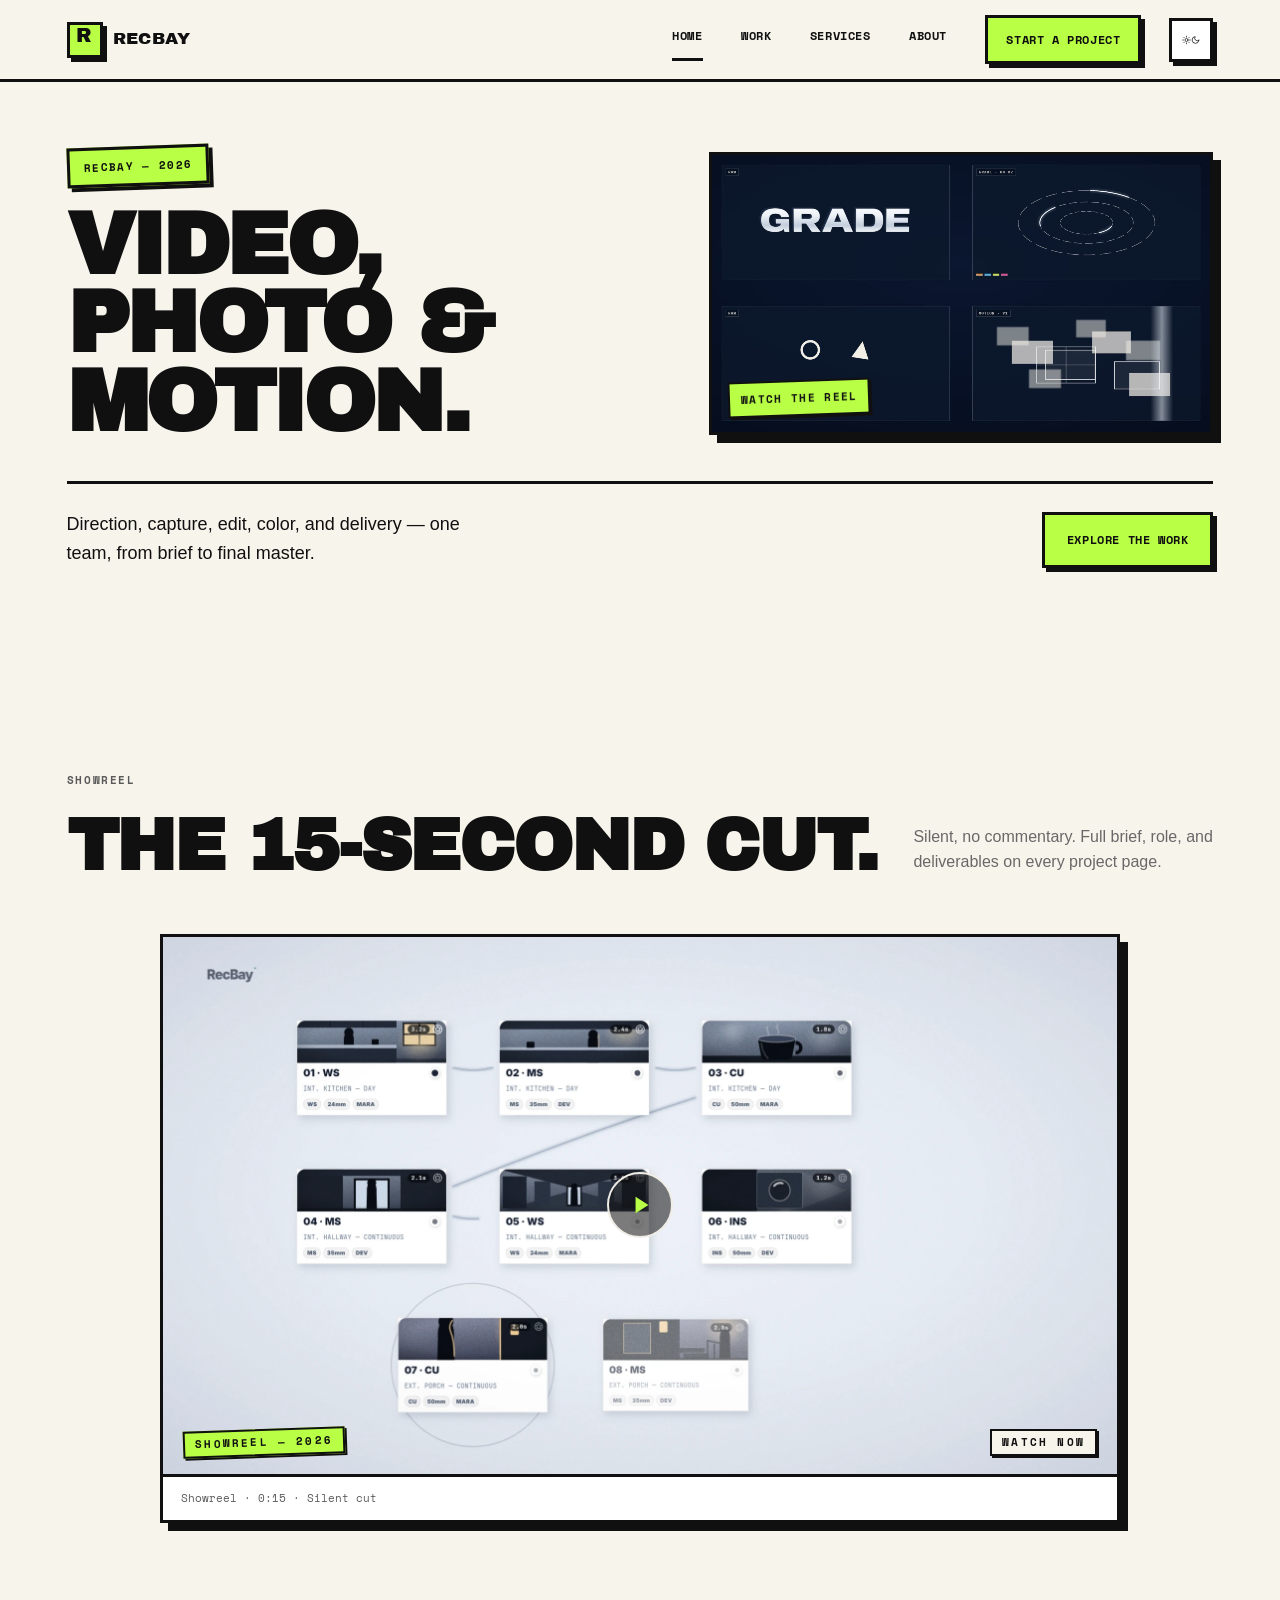
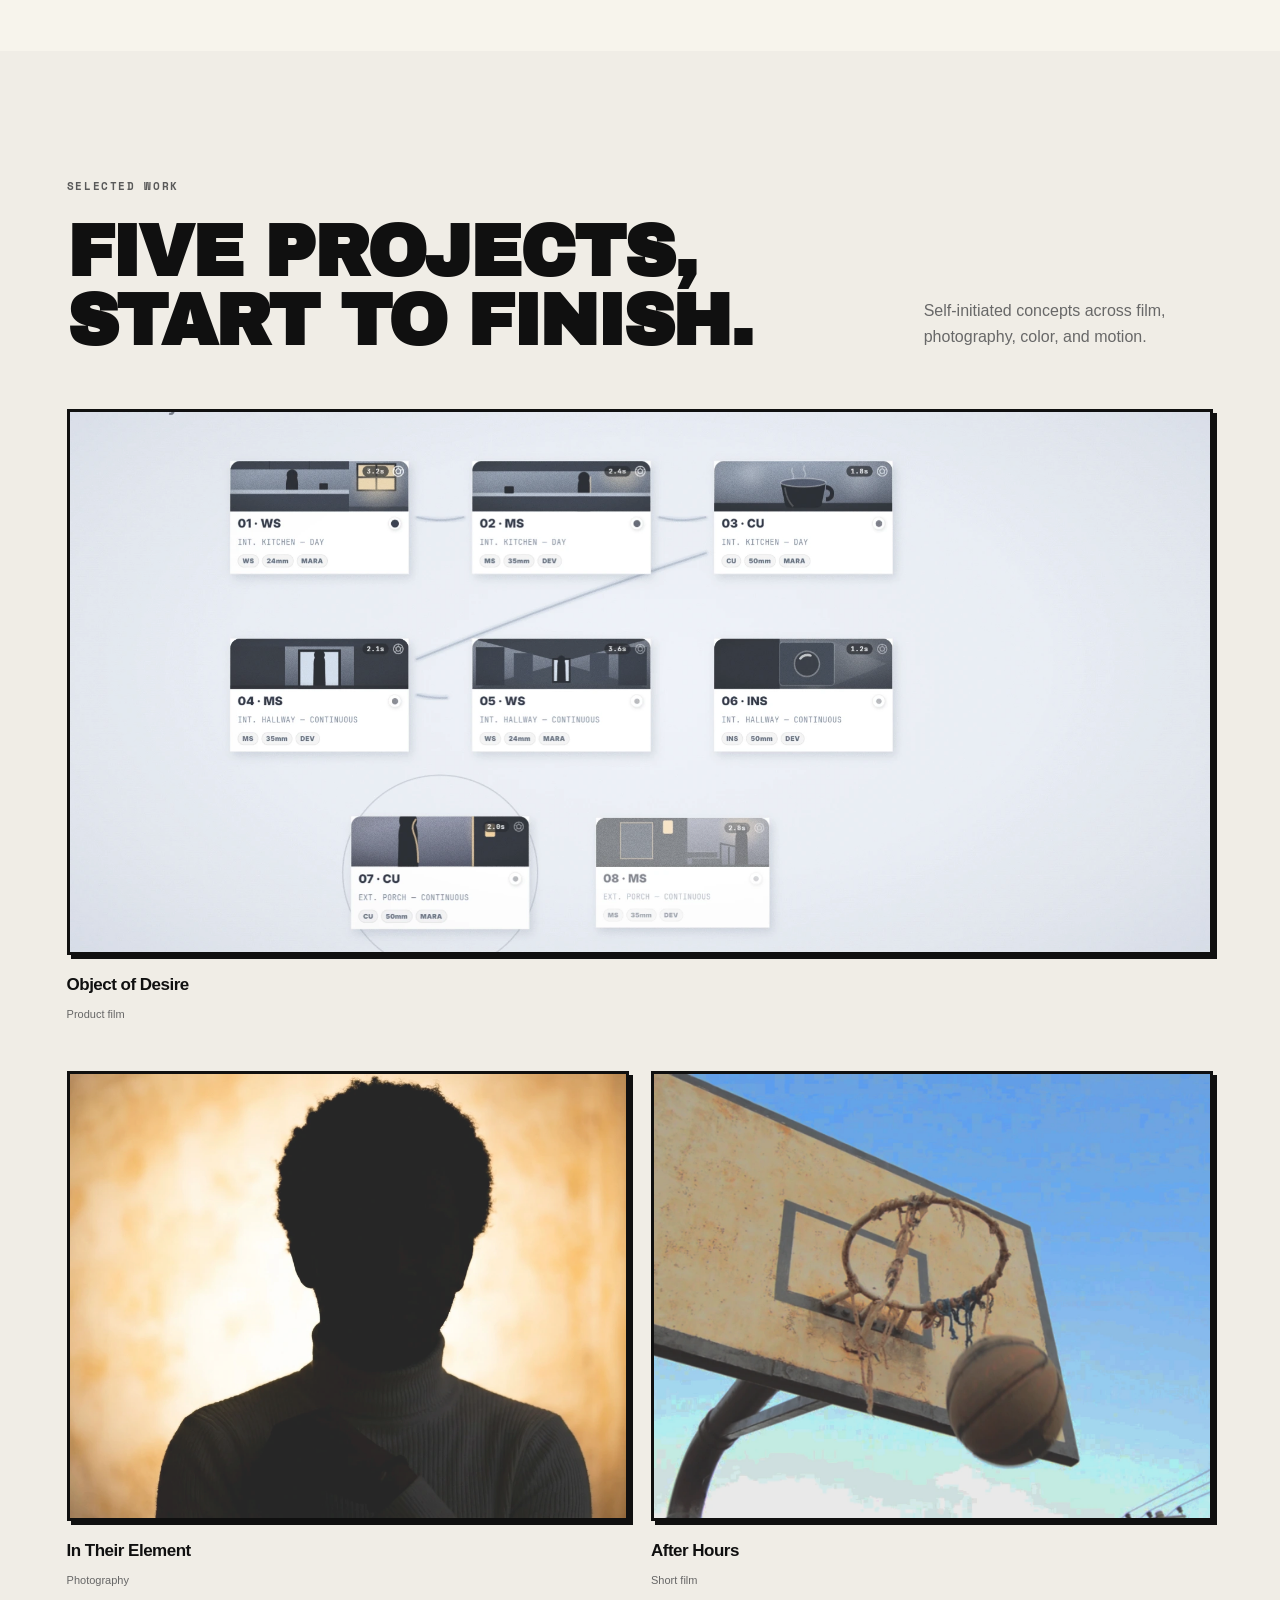
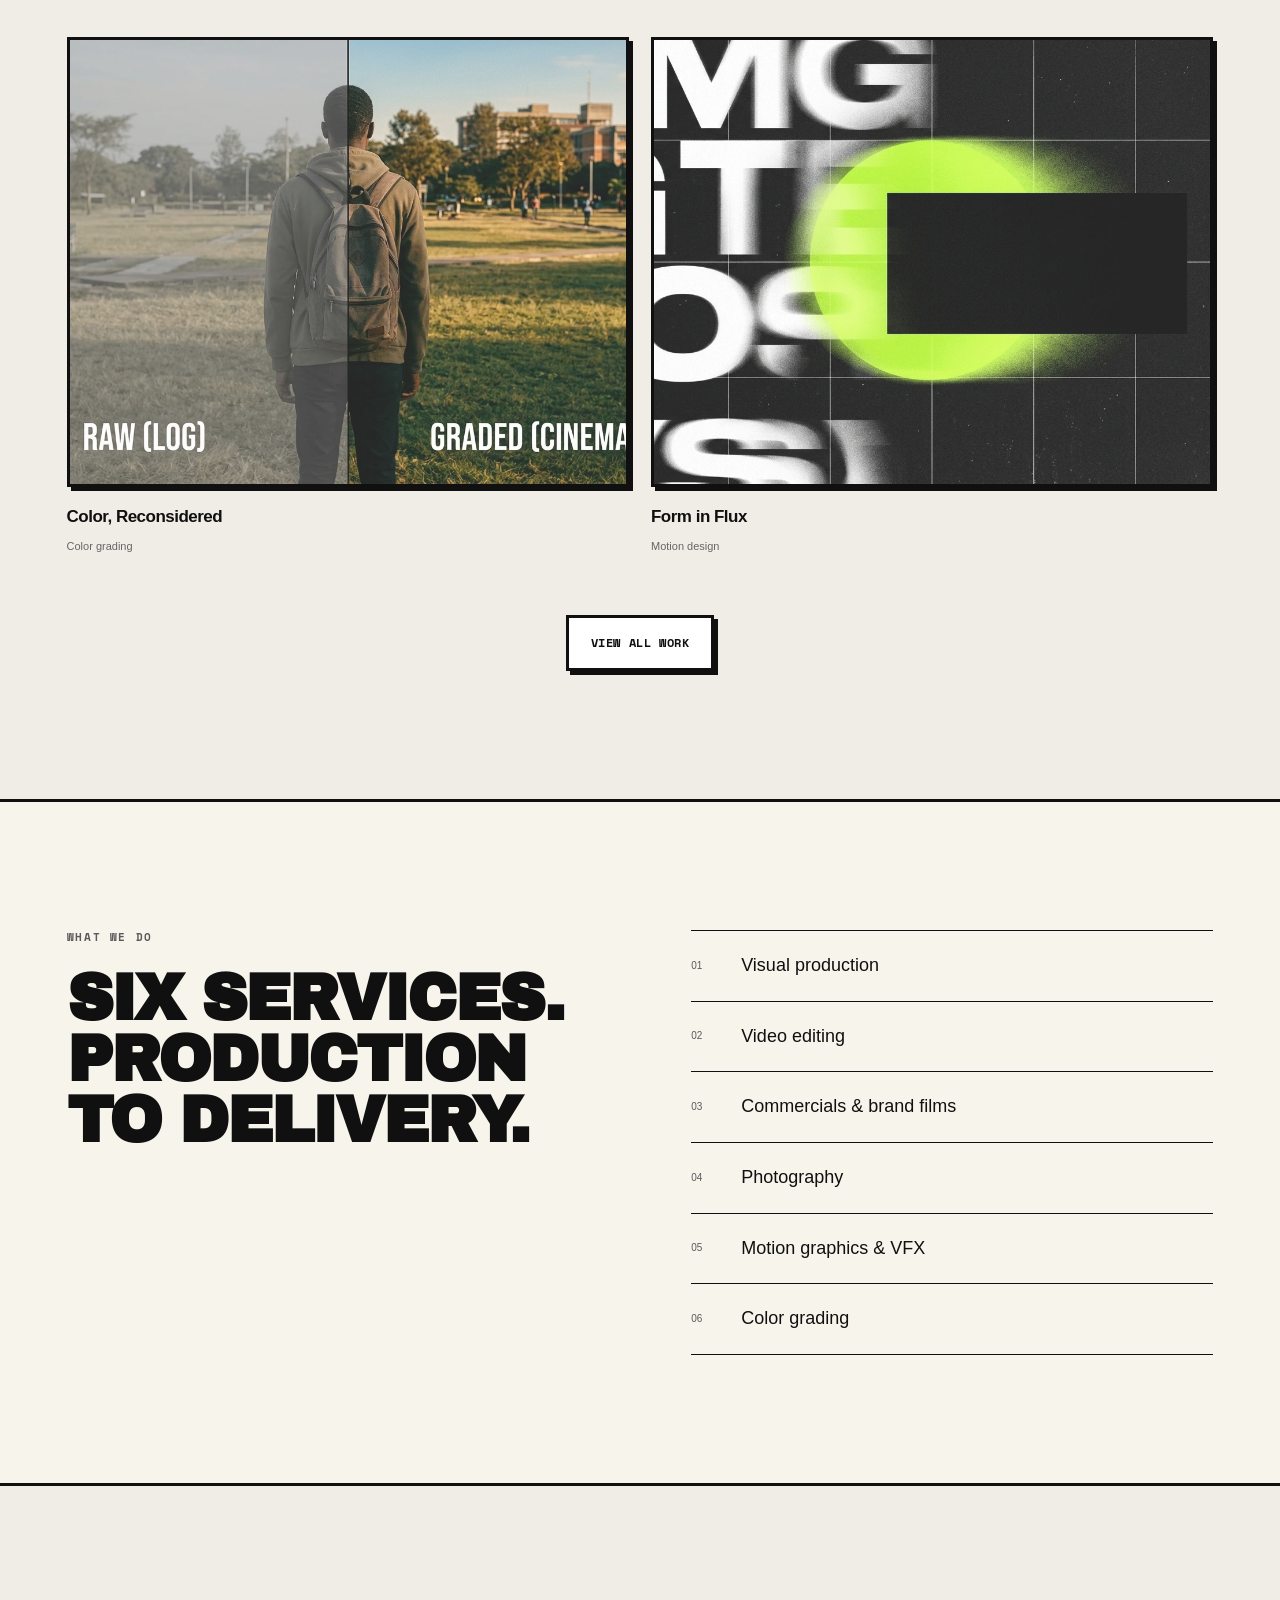
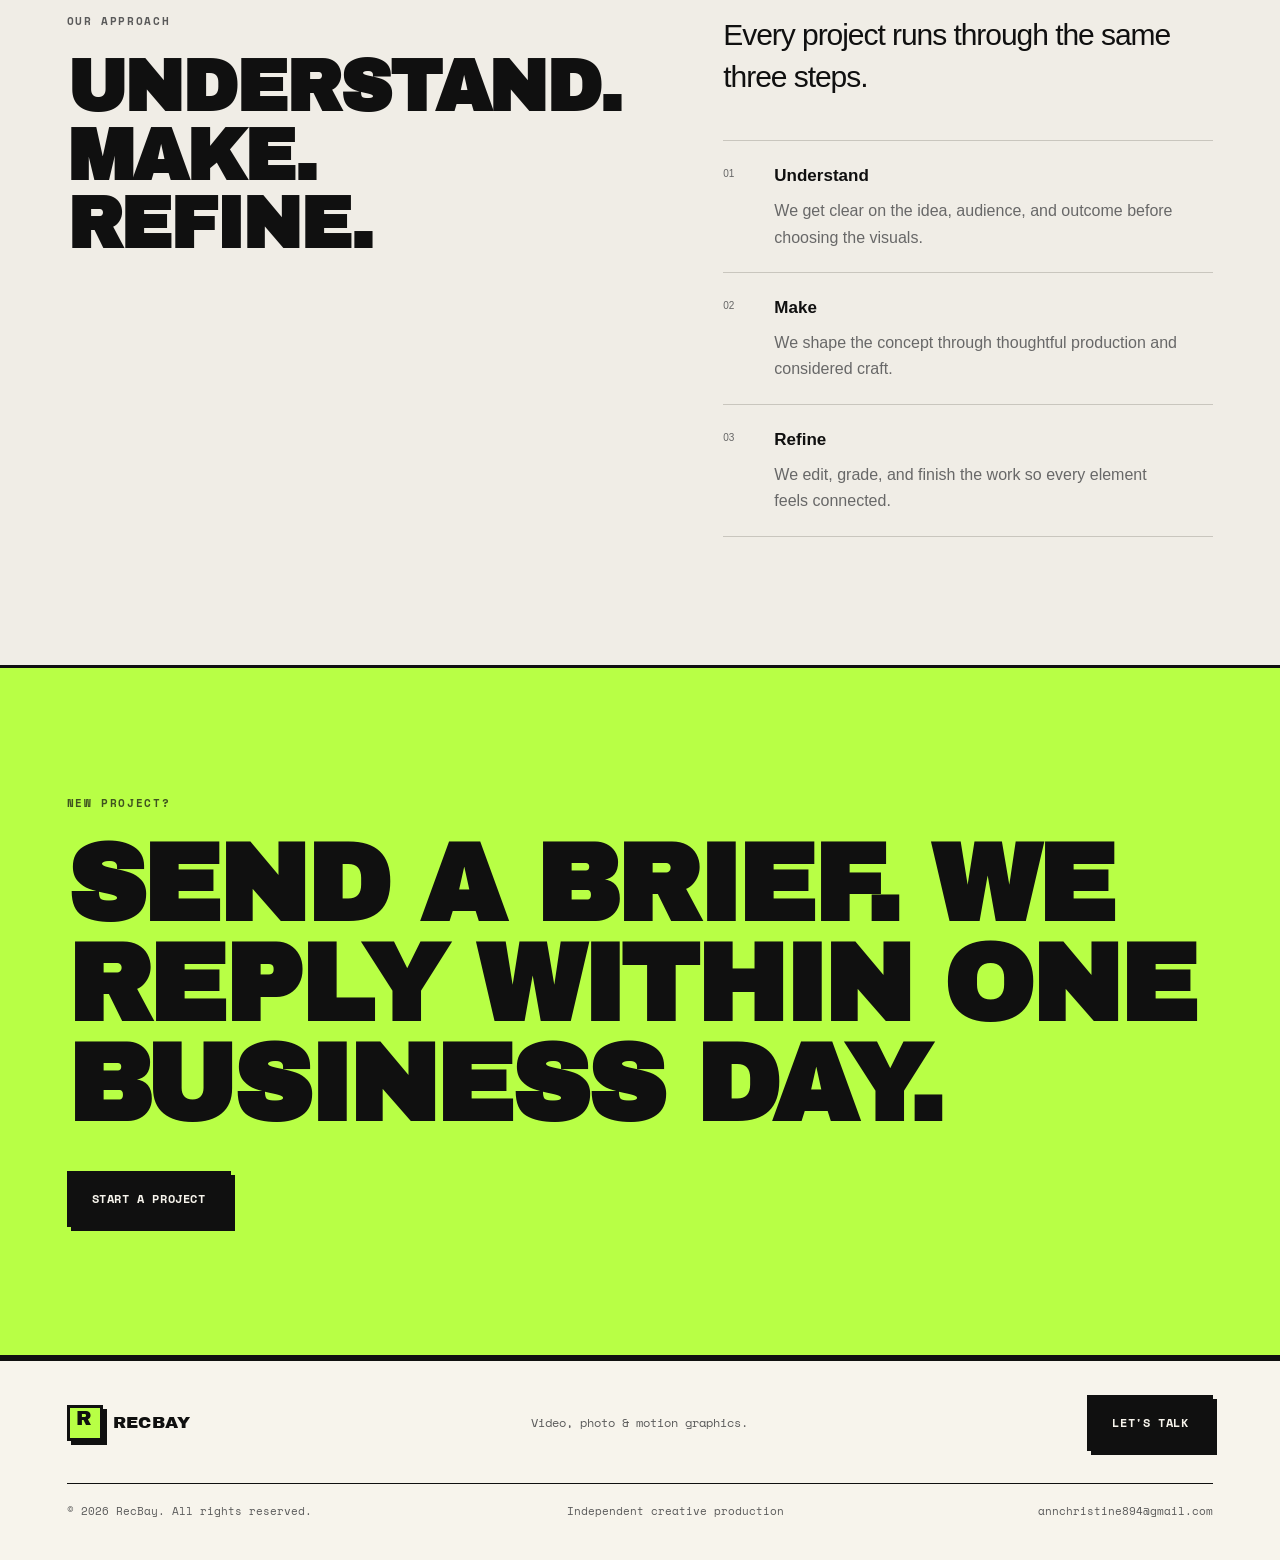
==== commit 89a45e31: "v1.11.0 - hero showreel, filterable Work grid, unified display type, concrete copy - Home: split her" ====
--- a/index.html
+++ b/index.html
@@ -19,7 +19,7 @@
       if (meta) meta.setAttribute('content', theme === 'dark' ? '#101010' : '#f7f4ec');
     }());
   </script>
-  <title>RecBay</title>
+  <title>RecBay — Film &amp; Video Production</title>
   <link rel="icon" href="assets/images/recbay-mark.svg" type="image/svg+xml">
   <link rel="preload" href="assets/images/home/hero-poster.webp" as="image">
   <link rel="preload" href="css/styles.css" as="style">
@@ -56,19 +56,50 @@
         <div class="hero-grid">
           <div class="hero-copy">
             <p class="sticker">RecBay — 2026</p>
-            <h1 class="hero-title">Visuals made with intention.</h1>
+            <h1 class="hero-title">Video, photo &amp; motion.</h1>
           </div>
-          <div class="hero-video-frame">
+          <a class="hero-video-frame" href="#showreel">
             <video class="hero-video" poster="assets/images/home/hero-poster.webp" autoplay muted loop playsinline preload="metadata" disablepictureinpicture disableremoteplayback aria-hidden="true" tabindex="-1">
               <source src="assets/videos/hero-16x9.webm" type="video/webm">
               <source src="assets/videos/hero-16x9.mp4" type="video/mp4">
             </video>
-          </div>
+            <p class="hero-video-badge">Watch the reel</p>
+          </a>
         </div>
         <div class="hero-bottom">
-          <p class="hero-intro">We shape ideas into moving images, photographs, and visual experiences.</p>
+          <p class="hero-intro">Direction, capture, edit, color, and delivery — one team, from brief to final master.</p>
           <a class="button button-lime" href="work.html">Explore the work</a>
         </div>
+      </div>
+    </section>
+
+    <section class="section" id="showreel" aria-labelledby="showreel-title">
+      <div class="container">
+        <div class="section-heading">
+          <div>
+            <p class="eyebrow">Showreel</p>
+            <h2 id="showreel-title">The 15-second cut.</h2>
+          </div>
+          <p class="section-note">Silent, no commentary. Full brief, role, and deliverables on every project page.</p>
+        </div>
+        <figure class="reel" data-reel>
+          <div class="reel__poster" data-reel-poster>
+            <img src="assets/videos/showreel-poster.webp" alt="" width="1920" height="1080" loading="lazy" decoding="async">
+            <p class="reel__label">Showreel — 2026</p>
+            <p class="reel__status">Watch now</p>
+            <button class="reel__play" type="button" data-reel-play aria-label="Play the showreel">
+              <svg width="22" height="22" viewBox="0 0 24 24" aria-hidden="true" focusable="false"><polygon points="5,3 19,12 5,21" fill="currentColor"></polygon></svg>
+            </button>
+          </div>
+          <video class="reel__video" data-reel-video controls playsinline preload="none" poster="assets/videos/showreel-poster.webp" hidden>
+            <source src="assets/videos/showreel.webm" type="video/webm">
+            <source src="assets/videos/showreel.mp4" type="video/mp4">
+            Your browser does not support the video element.
+          </video>
+          <figcaption>
+            <span>Showreel · 0:15 · Silent cut</span>
+          </figcaption>
+        </figure>
       </div>
     </section>
 
@@ -77,9 +108,9 @@
         <div class="section-heading">
           <div>
             <p class="eyebrow">Selected work</p>
-            <h2>Ideas brought to life.</h2>
+            <h2>Five projects, start to finish.</h2>
           </div>
-          <p class="section-note">Films, photographs, and motion work — shaped from first frame to final cut.</p>
+          <p class="section-note">Self-initiated concepts across film, photography, color, and motion.</p>
         </div>
         <div class="project-grid">
           <a class="project-card project-card-large" href="project-product-film.html">
@@ -111,7 +142,7 @@
       <div class="container services-band-inner">
         <div>
           <p class="eyebrow">What we do</p>
-          <h2>From first frame to final cut.</h2>
+          <h2>Six services. Production to delivery.</h2>
         </div>
         <div class="service-list">
           <a href="services.html#visual-production"><span>01</span> Visual production</a>
@@ -128,10 +159,10 @@
       <div class="container process-layout">
         <div>
           <p class="eyebrow">Our approach</p>
-          <h2>Good work starts with a good question.</h2>
+          <h2>Understand. Make. Refine.</h2>
         </div>
         <div class="process-content">
-          <p class="large-copy">We bring curiosity to the brief, care to the details, and intention to every frame.</p>
+          <p class="large-copy">Every project runs through the same three steps.</p>
           <div class="process-steps">
             <div><span>01</span><h3>Understand</h3><p>We get clear on the idea, audience, and outcome before choosing the visuals.</p></div>
             <div><span>02</span><h3>Make</h3><p>We shape the concept through thoughtful production and considered craft.</p></div>
@@ -143,15 +174,15 @@
 
     <section class="contact-banner">
       <div class="container contact-banner-inner">
-        <p class="eyebrow">Have an idea?</p>
-        <h2>Let's make something worth watching.</h2>
+        <p class="eyebrow">New project?</p>
+        <h2>Send a brief. We reply within one business day.</h2>
         <a class="button button-lime" href="contact.html">Start a project</a>
       </div>
     </section>
   </main>
 
   <footer class="site-footer">
-    <div class="container footer-top"><a class="wordmark" href="index.html"><span class="brand-symbol">R<span>.</span></span><span>RECBAY</span></a><p>Visuals made with intention.</p><a class="button button-solid" href="contact.html">Let's talk</a></div>
+    <div class="container footer-top"><a class="wordmark" href="index.html"><span class="brand-symbol">R<span>.</span></span><span>RECBAY</span></a><p>Video, photo &amp; motion graphics.</p><a class="button button-solid" href="contact.html">Let's talk</a></div>
     <div class="container footer-bottom"><span>© <span data-year></span> RecBay. All rights reserved.</span><span>Independent creative production</span><a href="mailto:annchristine894@gmail.com">annchristine894@gmail.com</a></div>
   </footer>
 </body>
--- a/css/styles.css
+++ b/css/styles.css
@@ -26,7 +26,7 @@
   --touch:44px;
   --font-display:'Archivo Black',-apple-system,BlinkMacSystemFont,sans-serif;
   --font-mono:'Space Mono','Courier New',monospace;
-  --font-body:'Space Mono','Courier New',monospace;
+  --font-body:'Helvetica Neue',Helvetica,Arial,sans-serif;
   --font-editorial:'Helvetica Neue',Helvetica,Arial,sans-serif;
   color-scheme:light;
 }
@@ -70,6 +70,34 @@
     color-scheme:dark;
   }
 }
+/* Dark mode: damp bright artwork so light stills read as images, not glowing slabs.
+   A filter dims the pixels; a scrim over the frame pulls the highlights down further. */
+:root[data-theme="dark"] .project-image,
+:root[data-theme="dark"] .project-art img,
+:root[data-theme="dark"] .reel__poster img{filter:brightness(.78) contrast(1.05) saturate(.92)}
+:root[data-theme="dark"] .project-art::after,
+:root[data-theme="dark"] .reel__poster::after{
+  content:"";
+  position:absolute;
+  inset:0;
+  background:rgba(16,16,16,.22);
+  pointer-events:none;
+  z-index:1;
+}
+@media(prefers-color-scheme:dark){
+  :root:not([data-theme]) .project-image,
+  :root:not([data-theme]) .project-art img,
+  :root:not([data-theme]) .reel__poster img{filter:brightness(.78) contrast(1.05) saturate(.92)}
+  :root:not([data-theme]) .project-art::after,
+  :root:not([data-theme]) .reel__poster::after{
+    content:"";
+    position:absolute;
+    inset:0;
+    background:rgba(16,16,16,.22);
+    pointer-events:none;
+    z-index:1;
+  }
+}
 *{box-sizing:border-box}
 html{scroll-behavior:smooth;scroll-padding-top:90px;overflow-x:hidden;background:var(--bg)}
 body{
@@ -77,8 +105,8 @@
   background:var(--bg);
   color:var(--text);
   font-family:var(--font-body);
-  font-size:14px;
-  line-height:1.6;
+  font-size:16px;
+  line-height:1.65;
   -webkit-font-smoothing:antialiased;
   -webkit-text-size-adjust:100%;
 }
@@ -125,6 +153,8 @@
 .brand-symbol span{color:var(--on-accent)}
 .primary-nav{
   display:flex;
+  order:3;
+  margin-left:auto;
   align-items:center;
   gap:clamp(18px,3vw,40px);
   font-family:var(--font-mono);
@@ -169,7 +199,7 @@
   transform:translate(4px,4px);
   box-shadow:0 0 0 var(--line);
 }
-.menu-toggle{display:none;background:none;border:0;padding:14px;color:var(--text);min-height:var(--touch);min-width:var(--touch)}
+.menu-toggle{display:none;order:5;background:none;border:0;padding:14px;color:var(--text);min-height:var(--touch);min-width:var(--touch)}
 .menu-toggle span{display:block;width:25px;height:1px;background:currentColor;margin:6px}
 .theme-toggle{
   display:inline-flex;
@@ -183,7 +213,7 @@
   color:var(--text);
   box-shadow:var(--shadow-sm);
   cursor:pointer;
-  margin-left:auto;
+  order:4;
   transition:transform 80ms ease,box-shadow 80ms ease;
 }
 .theme-toggle:hover{transform:translate(2px,2px);box-shadow:2px 2px 0 var(--line)}
@@ -234,6 +264,10 @@
   background:var(--bg-dark);
   aspect-ratio:16/9;
 }
+a.hero-video-frame{display:block;transition:transform 120ms ease,box-shadow 120ms ease}
+a.hero-video-frame:hover{transform:translate(-3px,-3px);box-shadow:12px 12px 0 var(--line)}
+a.hero-video-frame:active{transform:translate(0,0);box-shadow:var(--shadow-sm)}
+.hero-video-badge{position:absolute;left:16px;bottom:16px;z-index:2;margin:0;font-family:var(--font-mono);font-weight:700;font-size:11px;letter-spacing:.12em;text-transform:uppercase;color:var(--on-accent);background:var(--lime);border:2px solid var(--line);padding:7px 11px;box-shadow:2px 2px 0 var(--line);transform:rotate(-2deg)}
 .hero-video{
   position:absolute;
   inset:0;
@@ -253,8 +287,8 @@
   border-top:var(--border-w) solid var(--line);
 }
 .hero-intro{
-  font-family:var(--font-mono);
-  font-size:clamp(14px,1.5vw,16px);
+  font-family:var(--font-body);
+  font-size:clamp(16px,1.6vw,18px);
   line-height:1.6;
   max-width:42ch;
   color:var(--text);
@@ -262,97 +296,6 @@
 }
 .hero .button{flex-shrink:0;}
 
-/* Project lineup: a fanned deck on desktop, a stacked deck on mobile */
-.project-lineup{
-  position:relative;
-  overflow:hidden;
-  background:var(--bg);
-  padding:clamp(28px,4vw,52px) 0 clamp(32px,4vw,56px);
-}
-.lineup-head{
-  display:flex;
-  align-items:center;
-  justify-content:space-between;
-  gap:24px;
-  padding-bottom:18px;
-  border-bottom:var(--border-w) solid var(--line);
-}
-.lineup-head .eyebrow{margin:0}
-.lineup-count{
-  font-family:var(--font-mono);
-  font-size:11px;
-  line-height:1.4;
-  letter-spacing:.12em;
-  text-transform:uppercase;
-  color:var(--muted);
-  margin:0;
-  text-align:right;
-}
-.lineup-stage{
-  position:relative;
-  height:clamp(360px,42vw,520px);
-  margin:clamp(20px,3vw,36px) 0 clamp(16px,2.5vw,28px);
-}
-.lineup-card{
-  position:absolute;
-  left:50%;
-  top:50%;
-  width:clamp(150px,18vw,246px);
-  aspect-ratio:3/4;
-  overflow:hidden;
-  background:var(--panel);
-  border:var(--border-w) solid var(--line);
-  box-shadow:var(--shadow);
-  transform-origin:center;
-}
-.lineup-card img{
-  display:block;
-  width:100%;
-  height:100%;
-  object-fit:cover;
-}
-.lineup-card::after{
-  content:"";
-  position:absolute;
-  inset:auto 0 0 0;
-  height:32%;
-  z-index:1;
-  pointer-events:none;
-  background:linear-gradient(180deg,rgba(13,14,13,0) 0%,#0d0e0d 32%);
-}
-.lineup-card__tag{
-  position:absolute;
-  left:12px;
-  right:12px;
-  bottom:12px;
-  z-index:2;
-  font-family:var(--font-mono);
-  font-size:10px;
-  line-height:1.35;
-  letter-spacing:.1em;
-  text-transform:uppercase;
-  color:#f0ede6;
-}
-.lineup-card--center{
-  z-index:5;
-  transform:translate(-50%,-50%);
-}
-.lineup-card--inner-left{
-  z-index:4;
-  transform:translate(calc(-50% - 72%),calc(-50% + 3%)) rotate(-8deg) scale(.9);
-}
-.lineup-card--inner-right{
-  z-index:4;
-  transform:translate(calc(-50% + 72%),calc(-50% + 3%)) rotate(8deg) scale(.9);
-}
-.lineup-card--outer-left{
-  z-index:3;
-  transform:translate(calc(-50% - 138%),calc(-50% + 7%)) rotate(-14deg) scale(.76);
-}
-.lineup-card--outer-right{
-  z-index:3;
-  transform:translate(calc(-50% + 138%),calc(-50% + 7%)) rotate(14deg) scale(.76);
-}
 .eyebrow{
   font-family:var(--font-mono);
   font-size:11px;
@@ -366,7 +309,7 @@
 .section{padding:clamp(76px,10vw,140px) 0;padding-bottom:calc(clamp(76px,10vw,140px) + env(safe-area-inset-bottom))}
 .section-work{background:var(--bg-alt)}
 .section-heading{display:flex;align-items:end;justify-content:space-between;gap:32px;margin-bottom:54px}
-.section-heading h2,.services-band h2,.process-section h2,.contact-aside h2,.about-copy h2{
+.section-heading h2,.services-band h2,.process-section h2,.contact-aside h1,.contact-aside h2,.about-copy h1,.about-copy h2{
   font-family:var(--font-display);
   font-size:clamp(38px,5.6vw,72px);
   line-height:0.95;
@@ -376,7 +319,7 @@
   text-transform:uppercase;
 }
 .serif-italic{font-family:Georgia,serif;font-weight:400;font-style:italic;letter-spacing:-.07em}
-.section-note{max-width:280px;color:var(--muted-soft);line-height:1.65;font-size:14px;margin:0 0 5px}
+.section-note{max-width:300px;color:var(--muted-soft);line-height:1.6;font-size:16px;margin:0 0 5px}
 .project-grid{display:grid;grid-template-columns:repeat(2,minmax(0,1fr));gap:48px 22px}
 .project-card{
   display:block;
@@ -409,7 +352,7 @@
   justify-content:center;
   min-height:var(--touch);
   padding:15px 22px;
-  font-family:var(--font-body);
+  font-family:var(--font-mono);
   font-size:12px;
   font-weight:700;
   letter-spacing:0.05em;
@@ -455,7 +398,7 @@
 .process-steps{border-top:1px solid var(--line-subtle)}
 .process-steps>div{display:grid;grid-template-columns:35px 1fr;column-gap:16px;padding:21px 0;border-bottom:1px solid var(--line-subtle)}
 .process-steps span{font-size:10px;color:var(--muted-strong);padding-top:4px;grid-row:span 2}
-.process-steps h3{font-size:16px;margin:0 0 8px}.process-steps p{font-size:13px;color:var(--muted-soft);line-height:1.6;margin:0;max-width:440px}
+.process-steps h3{font-size:17px;margin:0 0 8px}.process-steps p{font-size:16px;color:var(--muted-soft);line-height:1.65;margin:0;max-width:46ch}
 .contact-banner{
   position:relative;
   overflow:hidden;
@@ -686,7 +629,7 @@
 .about-hero__caption{position:relative;z-index:3;margin-top:auto;padding:0 0 clamp(40px,8vh,80px);display:grid;grid-template-columns:minmax(0,1fr) auto;column-gap:clamp(24px,5vw,64px);align-items:end;pointer-events:none;text-align:left}
 .about-hero__hairline{grid-column:1/-1;width:64px;height:1px;background:#f0ede6;opacity:0.4;margin-bottom:clamp(16px,3vw,24px);transform:scaleX(0);transform-origin:left;will-change:transform}
 .about-hero__belief{grid-column:1;font:500 clamp(24px,3.4vw,34px)/1.1 sans-serif;color:#f0ede6;margin:0 0 12px 0;opacity:0;transform:translatey(8px);will-change:opacity,transform;text-wrap:balance}
-.about-hero__fact{grid-column:1;font:clamp(14px,1.6vw,16px)/1.55 sans-serif;color:rgba(240,237,230,0.68);margin:0;max-width:44ch;opacity:0;transform:translatey(8px);will-change:opacity,transform;text-wrap:balance}
+.about-hero__fact{grid-column:1;font:clamp(15px,1.6vw,17px)/1.6 sans-serif;color:rgba(240,237,230,0.68);margin:0;max-width:46ch;opacity:0;transform:translatey(8px);will-change:opacity,transform;text-wrap:balance}
 .about-hero__scroll{grid-column:2;grid-row:2/4;justify-self:end;align-self:end;font:700 11px/1 monospace;letter-spacing:0.3em;text-transform:uppercase;color:rgba(240,237,230,0.55);margin:0;opacity:0;transform:translatey(8px);will-change:opacity,transform}
 
 /* Mobile */
@@ -742,25 +685,25 @@
 .service-detail{display:grid;grid-template-columns:45px minmax(0,1fr) minmax(130px,220px);gap:22px;padding:42px 0;border-bottom:1px solid var(--line-subtle);scroll-margin-top:100px}
 .service-number{font-size:11px;color:var(--muted-strong);padding-top:6px}
 .service-detail .eyebrow{color:var(--muted-strong);margin-bottom:12px}
-.service-detail h2{font-size:clamp(28px,4vw,48px);letter-spacing:-.06em;margin:0 0 16px}
-.service-detail p:not(.eyebrow){font-size:14px;line-height:1.75;color:var(--muted-strong);max-width:650px;margin:0 0 20px}
+.service-detail h2{font-family:var(--font-display);font-weight:900;font-size:clamp(28px,4vw,48px);line-height:0.95;letter-spacing:-.03em;text-transform:uppercase;margin:0 0 16px}
+.service-detail p:not(.eyebrow):not(.small-note){font-size:17px;line-height:1.7;color:var(--muted-strong);max-width:62ch;margin:0 0 20px}
 .about-grid{display:grid;grid-template-columns:1fr 1fr;gap:8vw;align-items:center}
 .legal-layout{max-width:760px}
 .legal-layout .about-copy{max-width:70ch}
 .legal-layout .about-copy h2{font-size:clamp(30px,3.4vw,44px)}
 .about-art{min-height:500px;background:radial-gradient(ellipse at 50% 45%,#45483a,#191a17 55%,#101010);display:grid;place-items:center;position:relative;overflow:hidden}
-.about-copy h2{font-size:clamp(36px,4.5vw,58px);margin-bottom:24px}
-.about-copy>p:not(.eyebrow):not(.notice){font-size:14px;line-height:1.8;color:var(--muted-strong)}
+.about-copy h1,.about-copy h2{font-size:clamp(36px,4.5vw,58px);margin-bottom:24px}
+.about-copy>p:not(.eyebrow):not(.notice){font-size:17px;line-height:1.75;color:var(--muted-strong)}
 .about-copy .notice{margin-top:24px}
 .principles-section{background:#171717;color:var(--text);padding:75px 0}
 .principles-grid{display:grid;grid-template-columns:repeat(3,1fr);gap:24px}
 .principles-grid article{border-top:1px solid #4a4a4a;padding-top:20px}
 .principles-grid span{font-size:10px;color:var(--lime)}
 .principles-grid h3{font-size:23px;letter-spacing:-.04em;margin:28px 0 10px}
-.principles-grid p{font-size:13px;line-height:1.65;color:#aaa;max-width:270px}
+.principles-grid p{font-size:16px;line-height:1.6;color:#aaa;max-width:34ch}
 .contact-layout{display:grid;grid-template-columns:.8fr 1.2fr;gap:9vw}
-.contact-aside h2{font-size:clamp(35px,4.6vw,58px);margin-bottom:24px}
-.contact-aside>p:not(.eyebrow):not(.small-note){font-size:14px;line-height:1.75;color:var(--muted-strong);max-width:360px}
+.contact-aside h1,.contact-aside h2{font-size:clamp(35px,4.6vw,58px);margin-bottom:24px}
+.contact-aside>p:not(.eyebrow):not(.small-note){font-size:17px;line-height:1.7;color:var(--muted-strong);max-width:38ch}
 .contact-detail{margin-top:38px;padding-top:18px;border-top:1px solid var(--line-subtle);display:grid;gap:12px}
 .contact-detail span{font-size:9px;letter-spacing:.15em;color:var(--muted)}
 .project-facts span{
@@ -826,8 +769,8 @@
 .project-detail-art{margin-bottom:52px}
 .project-detail-art .project-art{aspect-ratio:2.1/1}
 .project-info-grid{display:grid;grid-template-columns:.8fr 1.2fr;gap:8vw;margin-bottom:50px}
-.project-info-grid h2{font-size:clamp(28px,4vw,48px);letter-spacing:-.06em;line-height:1;margin:0}
-.project-info-grid>div:nth-child(2)>p{font-size:14px;line-height:1.8;color:var(--muted-strong);margin-top:0}
+.project-info-grid h2{font-family:var(--font-display);font-weight:900;font-size:clamp(28px,4vw,48px);line-height:0.95;letter-spacing:-.03em;text-transform:uppercase;margin:0}
+.project-info-grid>div:nth-child(2)>p{font-size:17px;line-height:1.75;color:var(--muted-strong);margin-top:0}
 .project-facts{
   display:grid;
   grid-template-columns:repeat(3,1fr);
@@ -852,22 +795,14 @@
   font-weight:900;
 }
 img{display:block;max-width:100%;height:auto}
-.showreel{display:block;width:100%;max-width:900px;height:auto;aspect-ratio:16/9;margin:0 auto;border:1px solid #343434;border-radius:0;background:#101010;object-fit:cover}
 
 /* Showreel — poster-first, click-to-play */
-.reel{display:block;margin:0 auto;max-width:960px;background:#101010;border:1px solid #343434;border-radius:0;overflow:hidden}
-.reel__poster{display:block;position:relative;width:100%;aspect-ratio:16/9;background:#101010}
-.reel__poster img{width:100%;height:100%;object-fit:cover;display:block}
-.reel__label{position:absolute;left:20px;bottom:18px;font:700 11px/1 monospace;letter-spacing:0.2em;text-transform:uppercase;color:#f0ede6;margin:0}
-.reel__status{position:absolute;right:20px;bottom:18px;font:700 11px/1 monospace;letter-spacing:0.2em;text-transform:uppercase;color:#b8ff45;margin:0}
 .reel video{display:block;width:100%;height:auto;aspect-ratio:16/9;background:#101010}
 .reel__poster[hidden],.reel video[hidden]{display:none}
-.reel__play{position:absolute;top:50%;left:50%;transform:translate(-50%,-50%);display:flex;align-items:center;justify-content:center;width:66px;height:66px;padding:0;border:2px solid #f0ede6;border-radius:50%;background:rgba(16,16,16,.55);color:#b8ff45;cursor:pointer;transition:transform .2s ease,background .2s ease}
+.reel__play{position:absolute;top:50%;left:50%;z-index:2;transform:translate(-50%,-50%);display:flex;align-items:center;justify-content:center;width:66px;height:66px;padding:0;border:2px solid #f0ede6;border-radius:50%;background:rgba(16,16,16,.55);color:#b8ff45;cursor:pointer;transition:transform .2s ease,background .2s ease}
 .reel__play:hover{transform:translate(-50%,-50%) scale(1.06);background:rgba(16,16,16,.78)}
 .reel__play:focus-visible{outline:2px solid #b8ff45;outline-offset:3px}
 .reel__play svg{margin-left:3px}
-.reel figcaption{display:flex;justify-content:space-between;gap:16px;flex-wrap:wrap;padding:14px 18px;font:11px/1.4 monospace;color:#a6a6a6;border-top:1px solid #343434}
-.reel figcaption a{color:#b8ff45;text-decoration:underline}
 
 @media(max-width:800px){
   .site-header{height:72px;padding:0 env(safe-area-inset-left) 0 env(safe-area-inset-right)}.menu-toggle{display:block}.primary-nav{display:none;position:absolute;top:72px;left:0;right:0;padding:22px var(--gutter) 28px;background:var(--bg);border-bottom:var(--border-w) solid var(--line);align-items:stretch;gap:0;flex-direction:column}.primary-nav.is-open{display:flex}.primary-nav>a:not(.nav-cta){padding:18px 0;border-bottom:1px solid var(--line);font-size:15px;min-height:56px;display:flex;align-items:center}.primary-nav .nav-cta{margin-top:16px;text-align:center;padding:16px 0;font-size:15px}
@@ -900,9 +835,9 @@
 .reel{display:block;margin:0 auto;max-width:960px;background:var(--panel);border:var(--border-w) solid var(--line);box-shadow:var(--shadow);border-radius:0;}
 .reel__poster{position:relative;width:100%;aspect-ratio:16/9;background:var(--bg-dark);}
 .reel__poster img{width:100%;height:100%;object-fit:cover;display:block;}
-.reel__label{position:absolute;left:20px;bottom:18px;font-family:var(--font-mono);font-weight:700;font-size:11px;letter-spacing:0.2em;text-transform:uppercase;color:var(--on-accent);background:var(--lime);border:2px solid var(--line);padding:6px 10px;margin:0;box-shadow:2px 2px 0 var(--line);transform:rotate(-2deg);}
-.reel__status{position:absolute;right:20px;bottom:18px;font-family:var(--font-mono);font-weight:700;font-size:11px;letter-spacing:0.2em;text-transform:uppercase;color:var(--line);background:var(--bg);border:2px solid var(--line);padding:6px 10px;margin:0;box-shadow:2px 2px 0 var(--line);}
-.reel figcaption{display:flex;justify-content:space-between;gap:16px;flex-wrap:wrap;padding:14px 18px;font-family:var(--font-mono);font-size:11px;color:var(--muted);border-top:var(--border-w) solid var(--line);}
+.reel__label{position:absolute;left:20px;bottom:18px;z-index:2;font-family:var(--font-mono);font-weight:700;font-size:11px;line-height:1;letter-spacing:0.2em;text-transform:uppercase;color:var(--on-accent);background:var(--lime);border:2px solid var(--line);padding:6px 10px;margin:0;box-shadow:2px 2px 0 var(--line);transform:rotate(-2deg);}
+.reel__status{position:absolute;right:20px;bottom:18px;z-index:2;font-family:var(--font-mono);font-weight:700;font-size:11px;line-height:1;letter-spacing:0.2em;text-transform:uppercase;color:var(--line);background:var(--bg);border:2px solid var(--line);padding:6px 10px;margin:0;box-shadow:2px 2px 0 var(--line);}
+.reel figcaption{display:flex;justify-content:space-between;gap:16px;flex-wrap:wrap;padding:14px 18px;font-family:var(--font-mono);font-size:11px;line-height:1.4;color:var(--muted);border-top:var(--border-w) solid var(--line);}
 .reel figcaption a{color:var(--text);text-decoration:underline;text-decoration-thickness:2px;text-underline-offset:3px;}
 
 /* ==========================================================================
@@ -937,24 +872,10 @@
 }
 .page-about .about-hero__hairline{background:#f0ede6;}
 
-.page-about .about-copy h2{
-  font-family:var(--font-editorial);
-  font-weight:800;
-  letter-spacing:-0.05em;
-  text-transform:none;
-  line-height:1.05;
-}
 .page-about .about-copy>p:not(.eyebrow):not(.notice){
-  font-family:var(--font-editorial);
-  font-size:15px;
+  font-size:16px;
   line-height:1.8;
   color:var(--muted);
-}
-.page-about .section-heading h2{
-  font-family:var(--font-editorial);
-  font-weight:800;
-  text-transform:none;
-  letter-spacing:-0.03em;
 }
 .page-about .principles-grid article{
   border:1px solid #4a4a4a;
@@ -972,8 +893,8 @@
 }
 .page-about .principles-grid p{
   font-family:var(--font-editorial);
-  font-size:14px;
-  line-height:1.65;
+  font-size:16px;
+  line-height:1.6;
 }
 .page-about .process-steps h3{
   font-family:var(--font-editorial);
@@ -983,7 +904,7 @@
 }
 .page-about .process-steps p{
   font-family:var(--font-editorial);
-  font-size:14px;
+  font-size:16px;
   line-height:1.7;
 }
 
@@ -1015,20 +936,3 @@
   .project-facts div:last-child{border-bottom:0;}
 }
 
-/* Lineup mobile: turn the fan into a stacked deck */
-@media(max-width:800px){
-  .project-lineup{padding:24px 0 48px;}
-  .lineup-head{padding-bottom:14px;}
-  .lineup-count{font-size:9px;letter-spacing:.08em;}
-  .lineup-stage{height:min(122vw,600px);margin:16px 0 20px;}
-  .lineup-card{width:min(72vw,360px);}
-  .lineup-card--center{transform:translate(-50%,-50%) rotate(0) scale(1);}
-  .lineup-card--inner-left{transform:translate(calc(-50% - 2%),calc(-50% - 5%)) rotate(-4deg) scale(.96);}
-  .lineup-card--inner-right{transform:translate(calc(-50% + 2%),calc(-50% + 5%)) rotate(4deg) scale(.96);}
-  .lineup-card--outer-left{transform:translate(calc(-50% - 4%),calc(-50% - 10%)) rotate(-8deg) scale(.92);}
-  .lineup-card--outer-right{transform:translate(calc(-50% + 4%),calc(-50% + 10%)) rotate(8deg) scale(.92);}
-}
-@media(max-width:520px){
-  .lineup-head{align-items:flex-end;}
-  .lineup-count{max-width:16ch;}
-}
--- a/css/styles.css
+++ b/css/styles.css
@@ -26,7 +26,7 @@
   --touch:44px;
   --font-display:'Archivo Black',-apple-system,BlinkMacSystemFont,sans-serif;
   --font-mono:'Space Mono','Courier New',monospace;
-  --font-body:'Space Mono','Courier New',monospace;
+  --font-body:'Helvetica Neue',Helvetica,Arial,sans-serif;
   --font-editorial:'Helvetica Neue',Helvetica,Arial,sans-serif;
   color-scheme:light;
 }
@@ -70,6 +70,34 @@
     color-scheme:dark;
   }
 }
+/* Dark mode: damp bright artwork so light stills read as images, not glowing slabs.
+   A filter dims the pixels; a scrim over the frame pulls the highlights down further. */
+:root[data-theme="dark"] .project-image,
+:root[data-theme="dark"] .project-art img,
+:root[data-theme="dark"] .reel__poster img{filter:brightness(.78) contrast(1.05) saturate(.92)}
+:root[data-theme="dark"] .project-art::after,
+:root[data-theme="dark"] .reel__poster::after{
+  content:"";
+  position:absolute;
+  inset:0;
+  background:rgba(16,16,16,.22);
+  pointer-events:none;
+  z-index:1;
+}
+@media(prefers-color-scheme:dark){
+  :root:not([data-theme]) .project-image,
+  :root:not([data-theme]) .project-art img,
+  :root:not([data-theme]) .reel__poster img{filter:brightness(.78) contrast(1.05) saturate(.92)}
+  :root:not([data-theme]) .project-art::after,
+  :root:not([data-theme]) .reel__poster::after{
+    content:"";
+    position:absolute;
+    inset:0;
+    background:rgba(16,16,16,.22);
+    pointer-events:none;
+    z-index:1;
+  }
+}
 *{box-sizing:border-box}
 html{scroll-behavior:smooth;scroll-padding-top:90px;overflow-x:hidden;background:var(--bg)}
 body{
@@ -77,8 +105,8 @@
   background:var(--bg);
   color:var(--text);
   font-family:var(--font-body);
-  font-size:14px;
-  line-height:1.6;
+  font-size:16px;
+  line-height:1.65;
   -webkit-font-smoothing:antialiased;
   -webkit-text-size-adjust:100%;
 }
@@ -125,6 +153,8 @@
 .brand-symbol span{color:var(--on-accent)}
 .primary-nav{
   display:flex;
+  order:3;
+  margin-left:auto;
   align-items:center;
   gap:clamp(18px,3vw,40px);
   font-family:var(--font-mono);
@@ -169,7 +199,7 @@
   transform:translate(4px,4px);
   box-shadow:0 0 0 var(--line);
 }
-.menu-toggle{display:none;background:none;border:0;padding:14px;color:var(--text);min-height:var(--touch);min-width:var(--touch)}
+.menu-toggle{display:none;order:5;background:none;border:0;padding:14px;color:var(--text);min-height:var(--touch);min-width:var(--touch)}
 .menu-toggle span{display:block;width:25px;height:1px;background:currentColor;margin:6px}
 .theme-toggle{
   display:inline-flex;
@@ -183,7 +213,7 @@
   color:var(--text);
   box-shadow:var(--shadow-sm);
   cursor:pointer;
-  margin-left:auto;
+  order:4;
   transition:transform 80ms ease,box-shadow 80ms ease;
 }
 .theme-toggle:hover{transform:translate(2px,2px);box-shadow:2px 2px 0 var(--line)}
@@ -234,6 +264,10 @@
   background:var(--bg-dark);
   aspect-ratio:16/9;
 }
+a.hero-video-frame{display:block;transition:transform 120ms ease,box-shadow 120ms ease}
+a.hero-video-frame:hover{transform:translate(-3px,-3px);box-shadow:12px 12px 0 var(--line)}
+a.hero-video-frame:active{transform:translate(0,0);box-shadow:var(--shadow-sm)}
+.hero-video-badge{position:absolute;left:16px;bottom:16px;z-index:2;margin:0;font-family:var(--font-mono);font-weight:700;font-size:11px;letter-spacing:.12em;text-transform:uppercase;color:var(--on-accent);background:var(--lime);border:2px solid var(--line);padding:7px 11px;box-shadow:2px 2px 0 var(--line);transform:rotate(-2deg)}
 .hero-video{
   position:absolute;
   inset:0;
@@ -253,8 +287,8 @@
   border-top:var(--border-w) solid var(--line);
 }
 .hero-intro{
-  font-family:var(--font-mono);
-  font-size:clamp(14px,1.5vw,16px);
+  font-family:var(--font-body);
+  font-size:clamp(16px,1.6vw,18px);
   line-height:1.6;
   max-width:42ch;
   color:var(--text);
@@ -262,97 +296,6 @@
 }
 .hero .button{flex-shrink:0;}
 
-/* Project lineup: a fanned deck on desktop, a stacked deck on mobile */
-.project-lineup{
-  position:relative;
-  overflow:hidden;
-  background:var(--bg);
-  padding:clamp(28px,4vw,52px) 0 clamp(32px,4vw,56px);
-}
-.lineup-head{
-  display:flex;
-  align-items:center;
-  justify-content:space-between;
-  gap:24px;
-  padding-bottom:18px;
-  border-bottom:var(--border-w) solid var(--line);
-}
-.lineup-head .eyebrow{margin:0}
-.lineup-count{
-  font-family:var(--font-mono);
-  font-size:11px;
-  line-height:1.4;
-  letter-spacing:.12em;
-  text-transform:uppercase;
-  color:var(--muted);
-  margin:0;
-  text-align:right;
-}
-.lineup-stage{
-  position:relative;
-  height:clamp(360px,42vw,520px);
-  margin:clamp(20px,3vw,36px) 0 clamp(16px,2.5vw,28px);
-}
-.lineup-card{
-  position:absolute;
-  left:50%;
-  top:50%;
-  width:clamp(150px,18vw,246px);
-  aspect-ratio:3/4;
-  overflow:hidden;
-  background:var(--panel);
-  border:var(--border-w) solid var(--line);
-  box-shadow:var(--shadow);
-  transform-origin:center;
-}
-.lineup-card img{
-  display:block;
-  width:100%;
-  height:100%;
-  object-fit:cover;
-}
-.lineup-card::after{
-  content:"";
-  position:absolute;
-  inset:auto 0 0 0;
-  height:32%;
-  z-index:1;
-  pointer-events:none;
-  background:linear-gradient(180deg,rgba(13,14,13,0) 0%,#0d0e0d 32%);
-}
-.lineup-card__tag{
-  position:absolute;
-  left:12px;
-  right:12px;
-  bottom:12px;
-  z-index:2;
-  font-family:var(--font-mono);
-  font-size:10px;
-  line-height:1.35;
-  letter-spacing:.1em;
-  text-transform:uppercase;
-  color:#f0ede6;
-}
-.lineup-card--center{
-  z-index:5;
-  transform:translate(-50%,-50%);
-}
-.lineup-card--inner-left{
-  z-index:4;
-  transform:translate(calc(-50% - 72%),calc(-50% + 3%)) rotate(-8deg) scale(.9);
-}
-.lineup-card--inner-right{
-  z-index:4;
-  transform:translate(calc(-50% + 72%),calc(-50% + 3%)) rotate(8deg) scale(.9);
-}
-.lineup-card--outer-left{
-  z-index:3;
-  transform:translate(calc(-50% - 138%),calc(-50% + 7%)) rotate(-14deg) scale(.76);
-}
-.lineup-card--outer-right{
-  z-index:3;
-  transform:translate(calc(-50% + 138%),calc(-50% + 7%)) rotate(14deg) scale(.76);
-}
 .eyebrow{
   font-family:var(--font-mono);
   font-size:11px;
@@ -366,7 +309,7 @@
 .section{padding:clamp(76px,10vw,140px) 0;padding-bottom:calc(clamp(76px,10vw,140px) + env(safe-area-inset-bottom))}
 .section-work{background:var(--bg-alt)}
 .section-heading{display:flex;align-items:end;justify-content:space-between;gap:32px;margin-bottom:54px}
-.section-heading h2,.services-band h2,.process-section h2,.contact-aside h2,.about-copy h2{
+.section-heading h2,.services-band h2,.process-section h2,.contact-aside h1,.contact-aside h2,.about-copy h1,.about-copy h2{
   font-family:var(--font-display);
   font-size:clamp(38px,5.6vw,72px);
   line-height:0.95;
@@ -376,7 +319,7 @@
   text-transform:uppercase;
 }
 .serif-italic{font-family:Georgia,serif;font-weight:400;font-style:italic;letter-spacing:-.07em}
-.section-note{max-width:280px;color:var(--muted-soft);line-height:1.65;font-size:14px;margin:0 0 5px}
+.section-note{max-width:300px;color:var(--muted-soft);line-height:1.6;font-size:16px;margin:0 0 5px}
 .project-grid{display:grid;grid-template-columns:repeat(2,minmax(0,1fr));gap:48px 22px}
 .project-card{
   display:block;
@@ -409,7 +352,7 @@
   justify-content:center;
   min-height:var(--touch);
   padding:15px 22px;
-  font-family:var(--font-body);
+  font-family:var(--font-mono);
   font-size:12px;
   font-weight:700;
   letter-spacing:0.05em;
@@ -455,7 +398,7 @@
 .process-steps{border-top:1px solid var(--line-subtle)}
 .process-steps>div{display:grid;grid-template-columns:35px 1fr;column-gap:16px;padding:21px 0;border-bottom:1px solid var(--line-subtle)}
 .process-steps span{font-size:10px;color:var(--muted-strong);padding-top:4px;grid-row:span 2}
-.process-steps h3{font-size:16px;margin:0 0 8px}.process-steps p{font-size:13px;color:var(--muted-soft);line-height:1.6;margin:0;max-width:440px}
+.process-steps h3{font-size:17px;margin:0 0 8px}.process-steps p{font-size:16px;color:var(--muted-soft);line-height:1.65;margin:0;max-width:46ch}
 .contact-banner{
   position:relative;
   overflow:hidden;
@@ -686,7 +629,7 @@
 .about-hero__caption{position:relative;z-index:3;margin-top:auto;padding:0 0 clamp(40px,8vh,80px);display:grid;grid-template-columns:minmax(0,1fr) auto;column-gap:clamp(24px,5vw,64px);align-items:end;pointer-events:none;text-align:left}
 .about-hero__hairline{grid-column:1/-1;width:64px;height:1px;background:#f0ede6;opacity:0.4;margin-bottom:clamp(16px,3vw,24px);transform:scaleX(0);transform-origin:left;will-change:transform}
 .about-hero__belief{grid-column:1;font:500 clamp(24px,3.4vw,34px)/1.1 sans-serif;color:#f0ede6;margin:0 0 12px 0;opacity:0;transform:translatey(8px);will-change:opacity,transform;text-wrap:balance}
-.about-hero__fact{grid-column:1;font:clamp(14px,1.6vw,16px)/1.55 sans-serif;color:rgba(240,237,230,0.68);margin:0;max-width:44ch;opacity:0;transform:translatey(8px);will-change:opacity,transform;text-wrap:balance}
+.about-hero__fact{grid-column:1;font:clamp(15px,1.6vw,17px)/1.6 sans-serif;color:rgba(240,237,230,0.68);margin:0;max-width:46ch;opacity:0;transform:translatey(8px);will-change:opacity,transform;text-wrap:balance}
 .about-hero__scroll{grid-column:2;grid-row:2/4;justify-self:end;align-self:end;font:700 11px/1 monospace;letter-spacing:0.3em;text-transform:uppercase;color:rgba(240,237,230,0.55);margin:0;opacity:0;transform:translatey(8px);will-change:opacity,transform}
 
 /* Mobile */
@@ -742,25 +685,25 @@
 .service-detail{display:grid;grid-template-columns:45px minmax(0,1fr) minmax(130px,220px);gap:22px;padding:42px 0;border-bottom:1px solid var(--line-subtle);scroll-margin-top:100px}
 .service-number{font-size:11px;color:var(--muted-strong);padding-top:6px}
 .service-detail .eyebrow{color:var(--muted-strong);margin-bottom:12px}
-.service-detail h2{font-size:clamp(28px,4vw,48px);letter-spacing:-.06em;margin:0 0 16px}
-.service-detail p:not(.eyebrow){font-size:14px;line-height:1.75;color:var(--muted-strong);max-width:650px;margin:0 0 20px}
+.service-detail h2{font-family:var(--font-display);font-weight:900;font-size:clamp(28px,4vw,48px);line-height:0.95;letter-spacing:-.03em;text-transform:uppercase;margin:0 0 16px}
+.service-detail p:not(.eyebrow):not(.small-note){font-size:17px;line-height:1.7;color:var(--muted-strong);max-width:62ch;margin:0 0 20px}
 .about-grid{display:grid;grid-template-columns:1fr 1fr;gap:8vw;align-items:center}
 .legal-layout{max-width:760px}
 .legal-layout .about-copy{max-width:70ch}
 .legal-layout .about-copy h2{font-size:clamp(30px,3.4vw,44px)}
 .about-art{min-height:500px;background:radial-gradient(ellipse at 50% 45%,#45483a,#191a17 55%,#101010);display:grid;place-items:center;position:relative;overflow:hidden}
-.about-copy h2{font-size:clamp(36px,4.5vw,58px);margin-bottom:24px}
-.about-copy>p:not(.eyebrow):not(.notice){font-size:14px;line-height:1.8;color:var(--muted-strong)}
+.about-copy h1,.about-copy h2{font-size:clamp(36px,4.5vw,58px);margin-bottom:24px}
+.about-copy>p:not(.eyebrow):not(.notice){font-size:17px;line-height:1.75;color:var(--muted-strong)}
 .about-copy .notice{margin-top:24px}
 .principles-section{background:#171717;color:var(--text);padding:75px 0}
 .principles-grid{display:grid;grid-template-columns:repeat(3,1fr);gap:24px}
 .principles-grid article{border-top:1px solid #4a4a4a;padding-top:20px}
 .principles-grid span{font-size:10px;color:var(--lime)}
 .principles-grid h3{font-size:23px;letter-spacing:-.04em;margin:28px 0 10px}
-.principles-grid p{font-size:13px;line-height:1.65;color:#aaa;max-width:270px}
+.principles-grid p{font-size:16px;line-height:1.6;color:#aaa;max-width:34ch}
 .contact-layout{display:grid;grid-template-columns:.8fr 1.2fr;gap:9vw}
-.contact-aside h2{font-size:clamp(35px,4.6vw,58px);margin-bottom:24px}
-.contact-aside>p:not(.eyebrow):not(.small-note){font-size:14px;line-height:1.75;color:var(--muted-strong);max-width:360px}
+.contact-aside h1,.contact-aside h2{font-size:clamp(35px,4.6vw,58px);margin-bottom:24px}
+.contact-aside>p:not(.eyebrow):not(.small-note){font-size:17px;line-height:1.7;color:var(--muted-strong);max-width:38ch}
 .contact-detail{margin-top:38px;padding-top:18px;border-top:1px solid var(--line-subtle);display:grid;gap:12px}
 .contact-detail span{font-size:9px;letter-spacing:.15em;color:var(--muted)}
 .project-facts span{
@@ -826,8 +769,8 @@
 .project-detail-art{margin-bottom:52px}
 .project-detail-art .project-art{aspect-ratio:2.1/1}
 .project-info-grid{display:grid;grid-template-columns:.8fr 1.2fr;gap:8vw;margin-bottom:50px}
-.project-info-grid h2{font-size:clamp(28px,4vw,48px);letter-spacing:-.06em;line-height:1;margin:0}
-.project-info-grid>div:nth-child(2)>p{font-size:14px;line-height:1.8;color:var(--muted-strong);margin-top:0}
+.project-info-grid h2{font-family:var(--font-display);font-weight:900;font-size:clamp(28px,4vw,48px);line-height:0.95;letter-spacing:-.03em;text-transform:uppercase;margin:0}
+.project-info-grid>div:nth-child(2)>p{font-size:17px;line-height:1.75;color:var(--muted-strong);margin-top:0}
 .project-facts{
   display:grid;
   grid-template-columns:repeat(3,1fr);
@@ -852,22 +795,14 @@
   font-weight:900;
 }
 img{display:block;max-width:100%;height:auto}
-.showreel{display:block;width:100%;max-width:900px;height:auto;aspect-ratio:16/9;margin:0 auto;border:1px solid #343434;border-radius:0;background:#101010;object-fit:cover}
 
 /* Showreel — poster-first, click-to-play */
-.reel{display:block;margin:0 auto;max-width:960px;background:#101010;border:1px solid #343434;border-radius:0;overflow:hidden}
-.reel__poster{display:block;position:relative;width:100%;aspect-ratio:16/9;background:#101010}
-.reel__poster img{width:100%;height:100%;object-fit:cover;display:block}
-.reel__label{position:absolute;left:20px;bottom:18px;font:700 11px/1 monospace;letter-spacing:0.2em;text-transform:uppercase;color:#f0ede6;margin:0}
-.reel__status{position:absolute;right:20px;bottom:18px;font:700 11px/1 monospace;letter-spacing:0.2em;text-transform:uppercase;color:#b8ff45;margin:0}
 .reel video{display:block;width:100%;height:auto;aspect-ratio:16/9;background:#101010}
 .reel__poster[hidden],.reel video[hidden]{display:none}
-.reel__play{position:absolute;top:50%;left:50%;transform:translate(-50%,-50%);display:flex;align-items:center;justify-content:center;width:66px;height:66px;padding:0;border:2px solid #f0ede6;border-radius:50%;background:rgba(16,16,16,.55);color:#b8ff45;cursor:pointer;transition:transform .2s ease,background .2s ease}
+.reel__play{position:absolute;top:50%;left:50%;z-index:2;transform:translate(-50%,-50%);display:flex;align-items:center;justify-content:center;width:66px;height:66px;padding:0;border:2px solid #f0ede6;border-radius:50%;background:rgba(16,16,16,.55);color:#b8ff45;cursor:pointer;transition:transform .2s ease,background .2s ease}
 .reel__play:hover{transform:translate(-50%,-50%) scale(1.06);background:rgba(16,16,16,.78)}
 .reel__play:focus-visible{outline:2px solid #b8ff45;outline-offset:3px}
 .reel__play svg{margin-left:3px}
-.reel figcaption{display:flex;justify-content:space-between;gap:16px;flex-wrap:wrap;padding:14px 18px;font:11px/1.4 monospace;color:#a6a6a6;border-top:1px solid #343434}
-.reel figcaption a{color:#b8ff45;text-decoration:underline}
 
 @media(max-width:800px){
   .site-header{height:72px;padding:0 env(safe-area-inset-left) 0 env(safe-area-inset-right)}.menu-toggle{display:block}.primary-nav{display:none;position:absolute;top:72px;left:0;right:0;padding:22px var(--gutter) 28px;background:var(--bg);border-bottom:var(--border-w) solid var(--line);align-items:stretch;gap:0;flex-direction:column}.primary-nav.is-open{display:flex}.primary-nav>a:not(.nav-cta){padding:18px 0;border-bottom:1px solid var(--line);font-size:15px;min-height:56px;display:flex;align-items:center}.primary-nav .nav-cta{margin-top:16px;text-align:center;padding:16px 0;font-size:15px}
@@ -900,9 +835,9 @@
 .reel{display:block;margin:0 auto;max-width:960px;background:var(--panel);border:var(--border-w) solid var(--line);box-shadow:var(--shadow);border-radius:0;}
 .reel__poster{position:relative;width:100%;aspect-ratio:16/9;background:var(--bg-dark);}
 .reel__poster img{width:100%;height:100%;object-fit:cover;display:block;}
-.reel__label{position:absolute;left:20px;bottom:18px;font-family:var(--font-mono);font-weight:700;font-size:11px;letter-spacing:0.2em;text-transform:uppercase;color:var(--on-accent);background:var(--lime);border:2px solid var(--line);padding:6px 10px;margin:0;box-shadow:2px 2px 0 var(--line);transform:rotate(-2deg);}
-.reel__status{position:absolute;right:20px;bottom:18px;font-family:var(--font-mono);font-weight:700;font-size:11px;letter-spacing:0.2em;text-transform:uppercase;color:var(--line);background:var(--bg);border:2px solid var(--line);padding:6px 10px;margin:0;box-shadow:2px 2px 0 var(--line);}
-.reel figcaption{display:flex;justify-content:space-between;gap:16px;flex-wrap:wrap;padding:14px 18px;font-family:var(--font-mono);font-size:11px;color:var(--muted);border-top:var(--border-w) solid var(--line);}
+.reel__label{position:absolute;left:20px;bottom:18px;z-index:2;font-family:var(--font-mono);font-weight:700;font-size:11px;line-height:1;letter-spacing:0.2em;text-transform:uppercase;color:var(--on-accent);background:var(--lime);border:2px solid var(--line);padding:6px 10px;margin:0;box-shadow:2px 2px 0 var(--line);transform:rotate(-2deg);}
+.reel__status{position:absolute;right:20px;bottom:18px;z-index:2;font-family:var(--font-mono);font-weight:700;font-size:11px;line-height:1;letter-spacing:0.2em;text-transform:uppercase;color:var(--line);background:var(--bg);border:2px solid var(--line);padding:6px 10px;margin:0;box-shadow:2px 2px 0 var(--line);}
+.reel figcaption{display:flex;justify-content:space-between;gap:16px;flex-wrap:wrap;padding:14px 18px;font-family:var(--font-mono);font-size:11px;line-height:1.4;color:var(--muted);border-top:var(--border-w) solid var(--line);}
 .reel figcaption a{color:var(--text);text-decoration:underline;text-decoration-thickness:2px;text-underline-offset:3px;}
 
 /* ==========================================================================
@@ -937,24 +872,10 @@
 }
 .page-about .about-hero__hairline{background:#f0ede6;}
 
-.page-about .about-copy h2{
-  font-family:var(--font-editorial);
-  font-weight:800;
-  letter-spacing:-0.05em;
-  text-transform:none;
-  line-height:1.05;
-}
 .page-about .about-copy>p:not(.eyebrow):not(.notice){
-  font-family:var(--font-editorial);
-  font-size:15px;
+  font-size:16px;
   line-height:1.8;
   color:var(--muted);
-}
-.page-about .section-heading h2{
-  font-family:var(--font-editorial);
-  font-weight:800;
-  text-transform:none;
-  letter-spacing:-0.03em;
 }
 .page-about .principles-grid article{
   border:1px solid #4a4a4a;
@@ -972,8 +893,8 @@
 }
 .page-about .principles-grid p{
   font-family:var(--font-editorial);
-  font-size:14px;
-  line-height:1.65;
+  font-size:16px;
+  line-height:1.6;
 }
 .page-about .process-steps h3{
   font-family:var(--font-editorial);
@@ -983,7 +904,7 @@
 }
 .page-about .process-steps p{
   font-family:var(--font-editorial);
-  font-size:14px;
+  font-size:16px;
   line-height:1.7;
 }
 
@@ -1015,20 +936,3 @@
   .project-facts div:last-child{border-bottom:0;}
 }
 
-/* Lineup mobile: turn the fan into a stacked deck */
-@media(max-width:800px){
-  .project-lineup{padding:24px 0 48px;}
-  .lineup-head{padding-bottom:14px;}
-  .lineup-count{font-size:9px;letter-spacing:.08em;}
-  .lineup-stage{height:min(122vw,600px);margin:16px 0 20px;}
-  .lineup-card{width:min(72vw,360px);}
-  .lineup-card--center{transform:translate(-50%,-50%) rotate(0) scale(1);}
-  .lineup-card--inner-left{transform:translate(calc(-50% - 2%),calc(-50% - 5%)) rotate(-4deg) scale(.96);}
-  .lineup-card--inner-right{transform:translate(calc(-50% + 2%),calc(-50% + 5%)) rotate(4deg) scale(.96);}
-  .lineup-card--outer-left{transform:translate(calc(-50% - 4%),calc(-50% - 10%)) rotate(-8deg) scale(.92);}
-  .lineup-card--outer-right{transform:translate(calc(-50% + 4%),calc(-50% + 10%)) rotate(8deg) scale(.92);}
-}
-@media(max-width:520px){
-  .lineup-head{align-items:flex-end;}
-  .lineup-count{max-width:16ch;}
-}
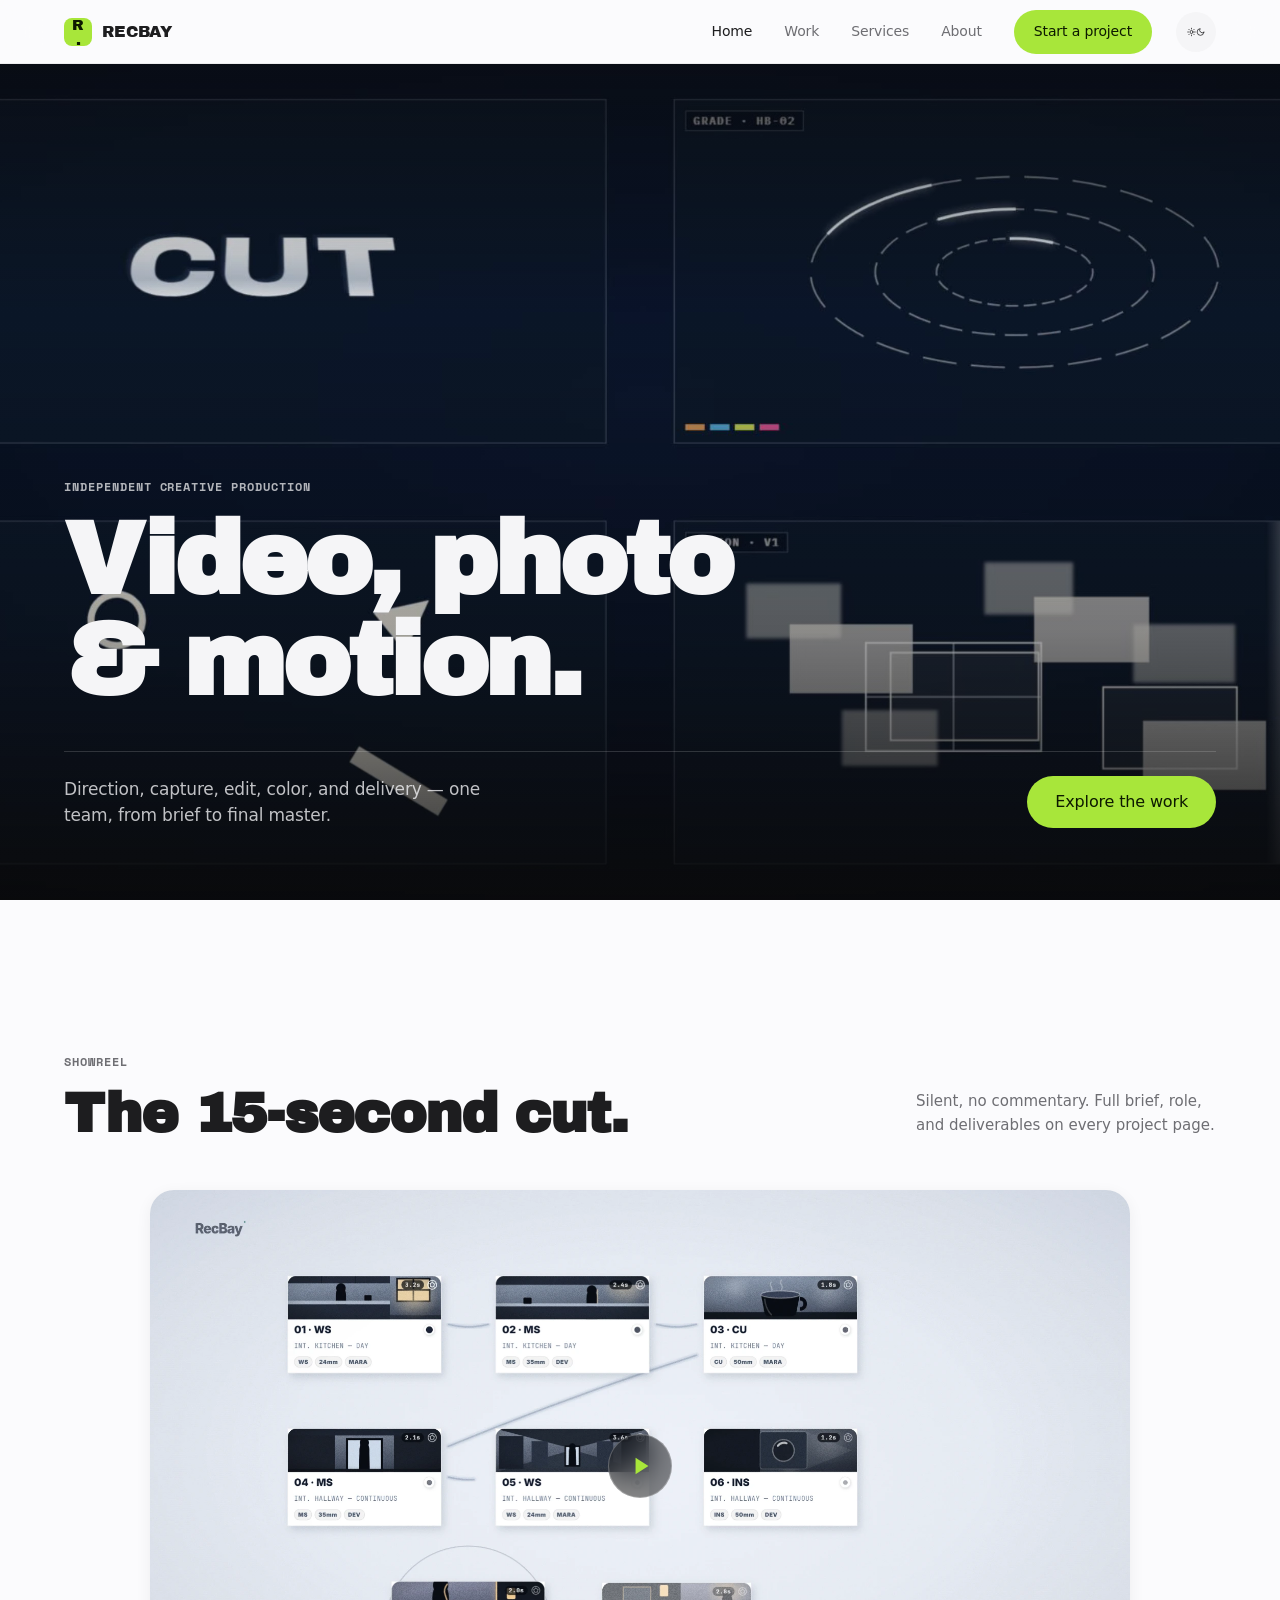
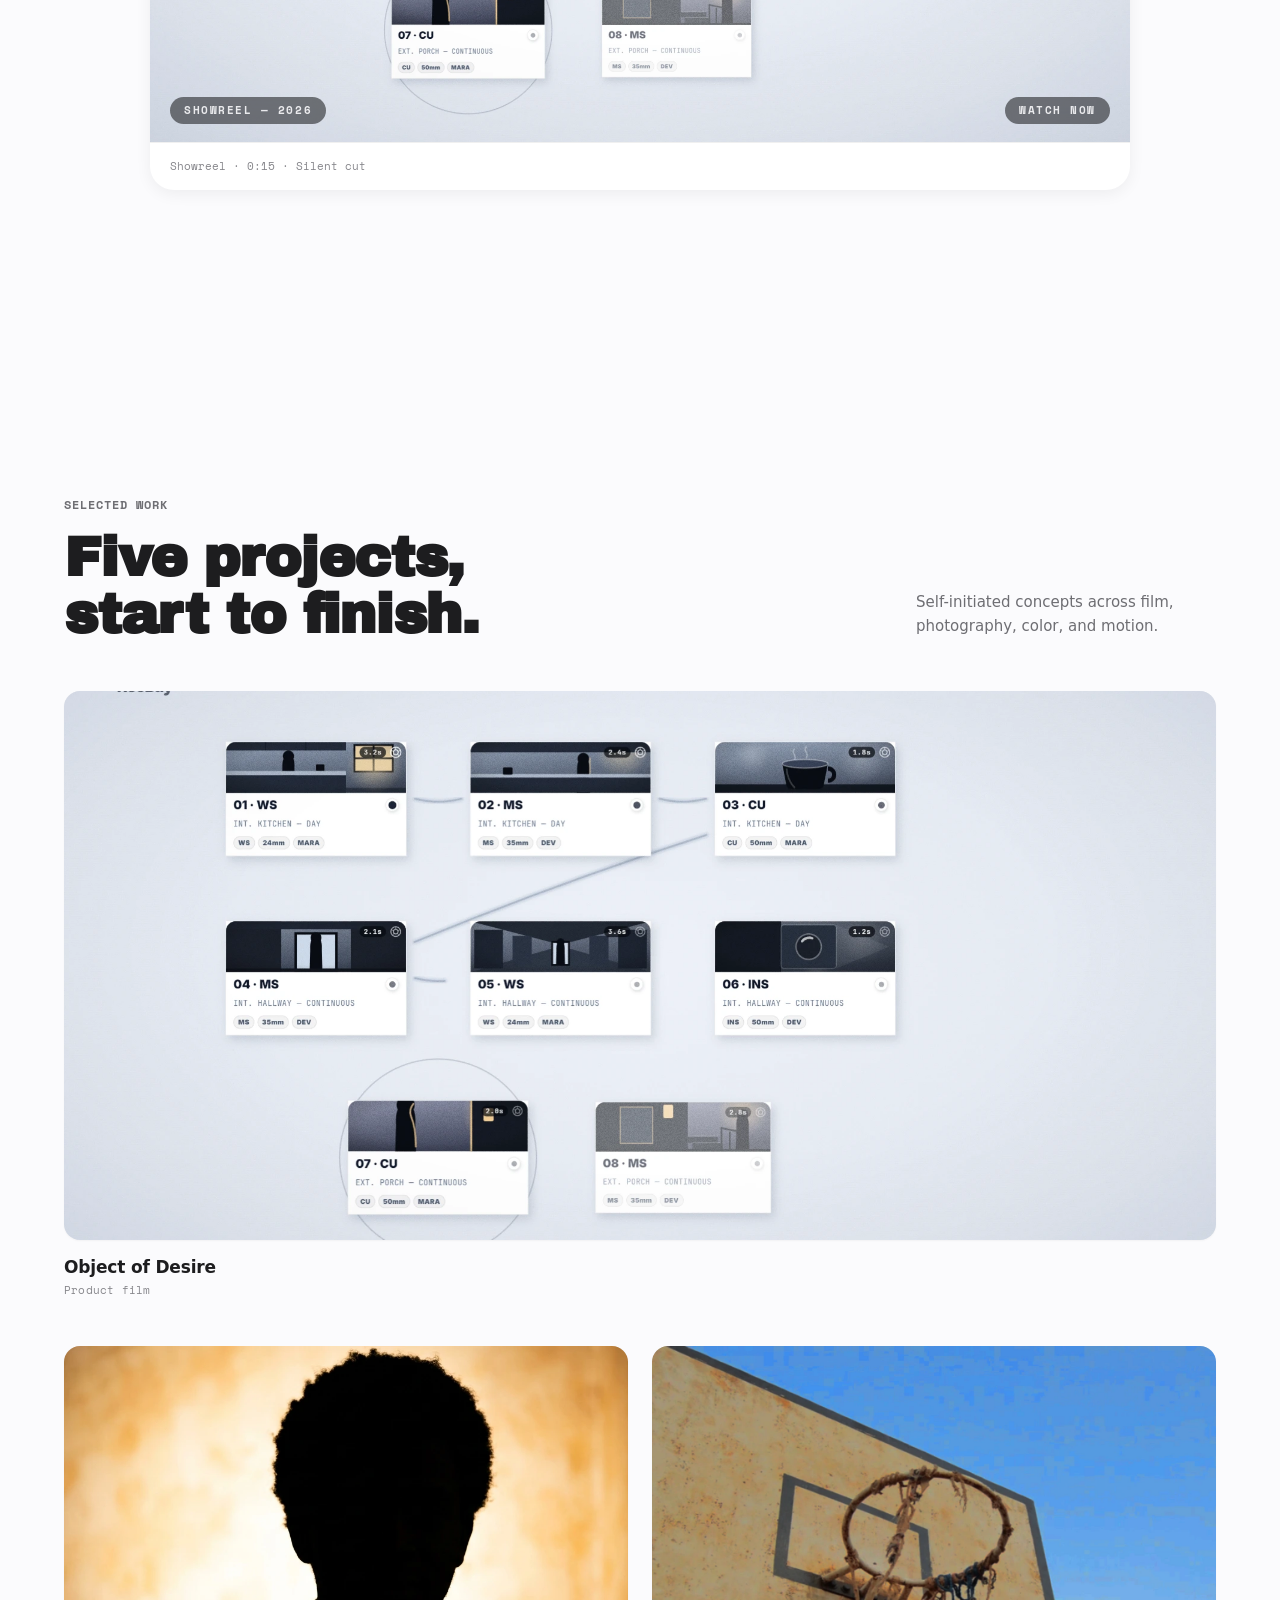
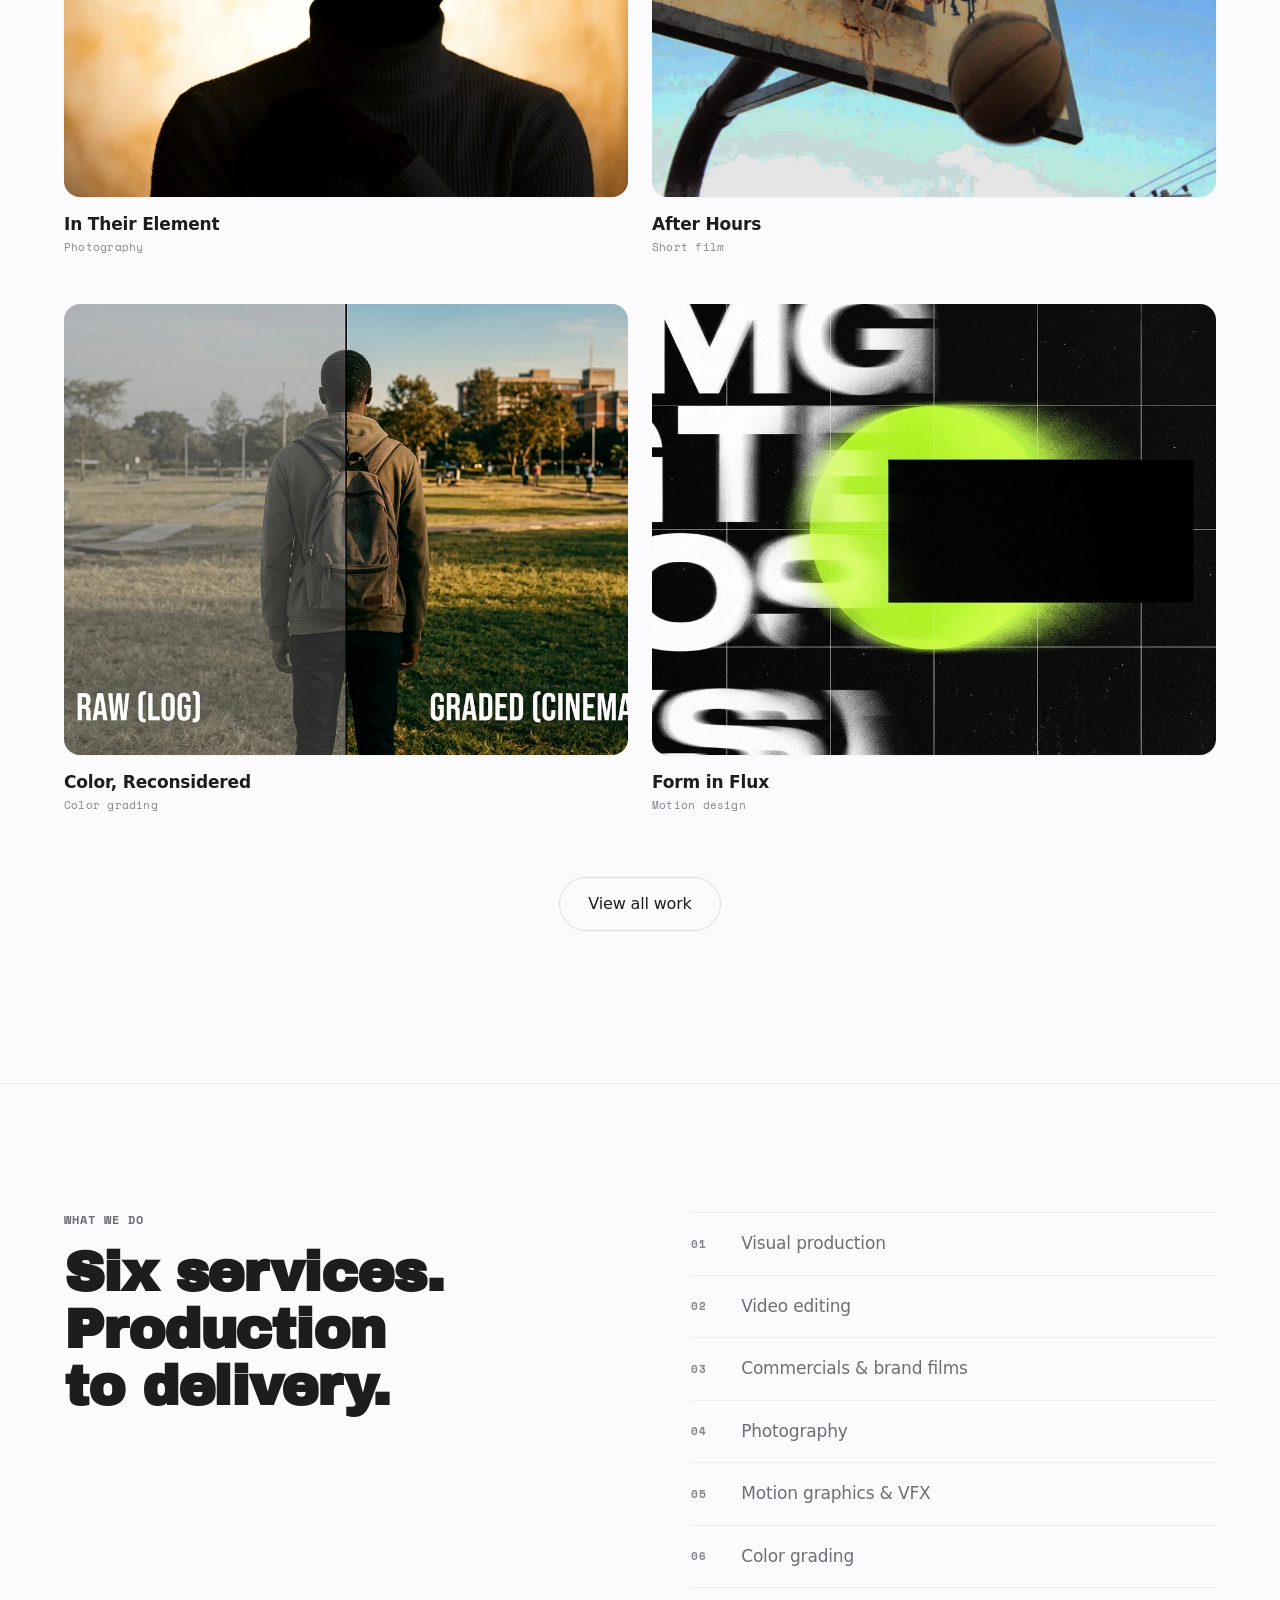
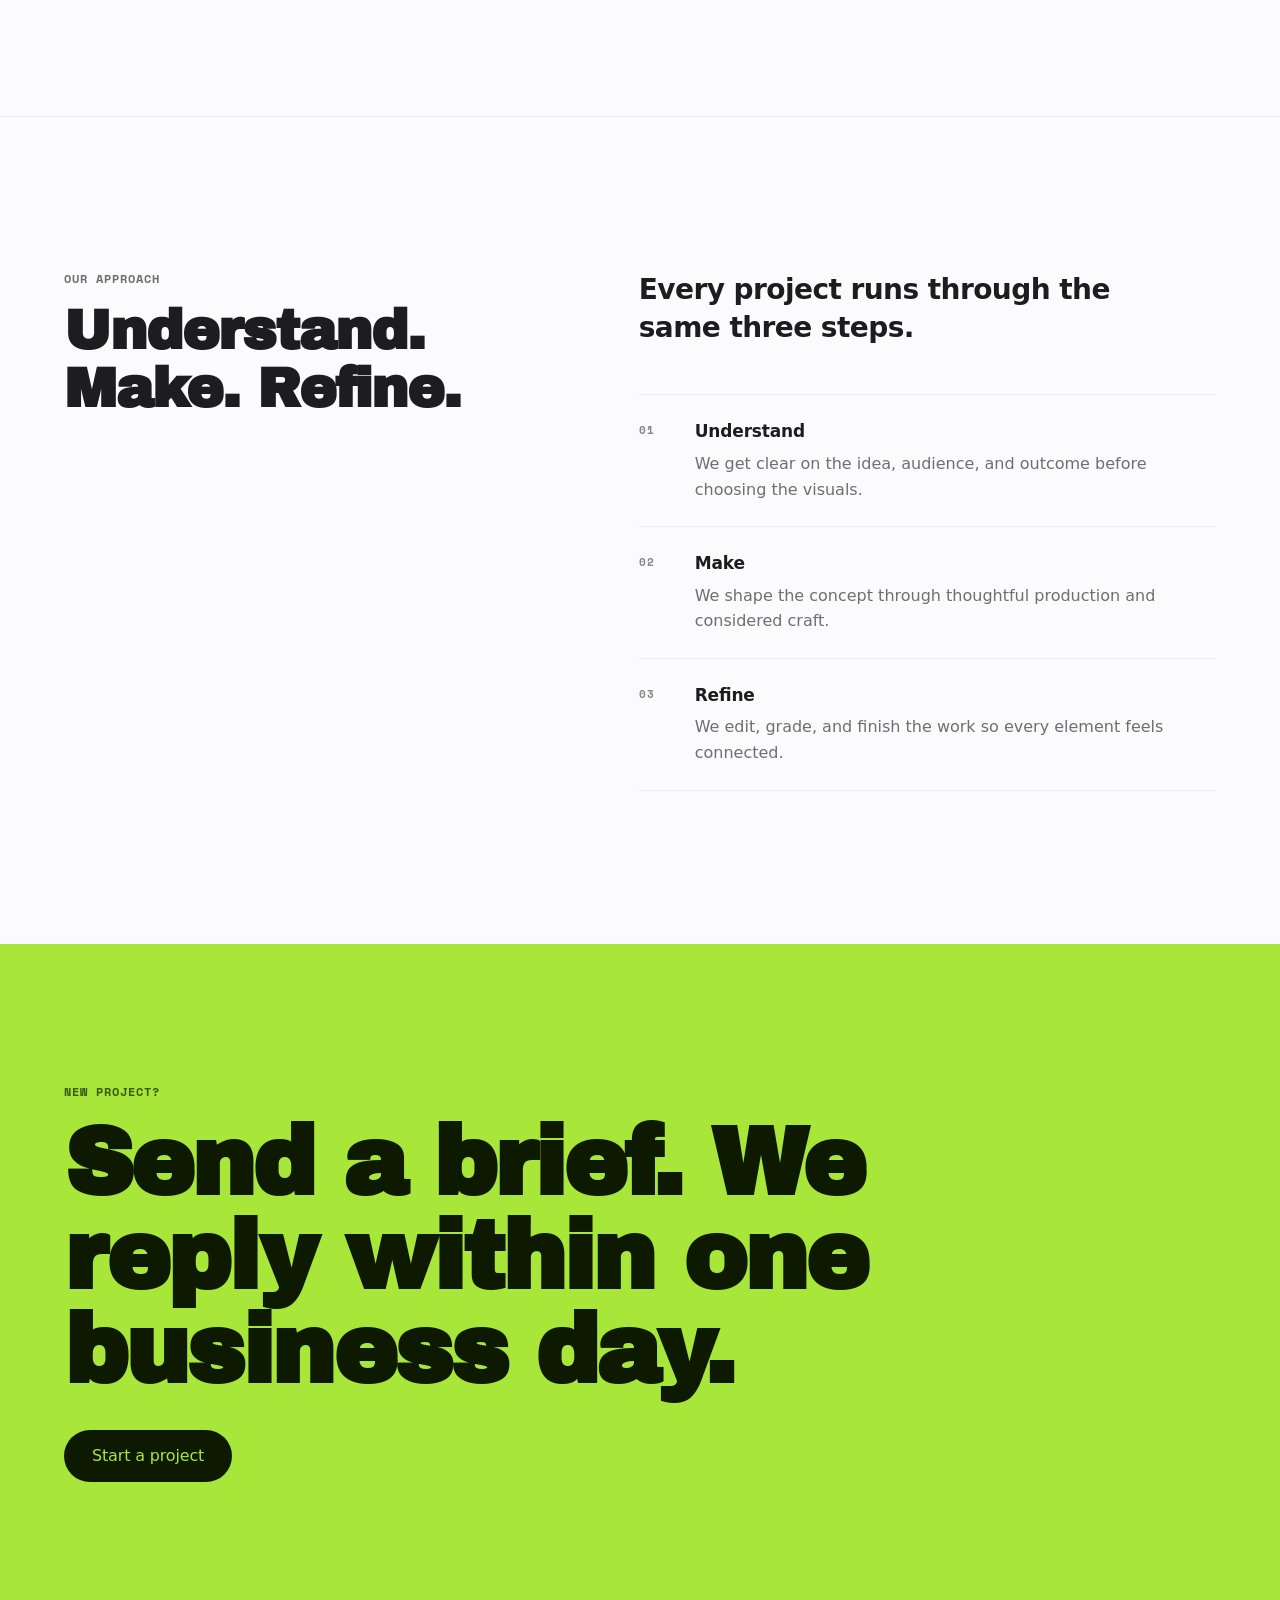
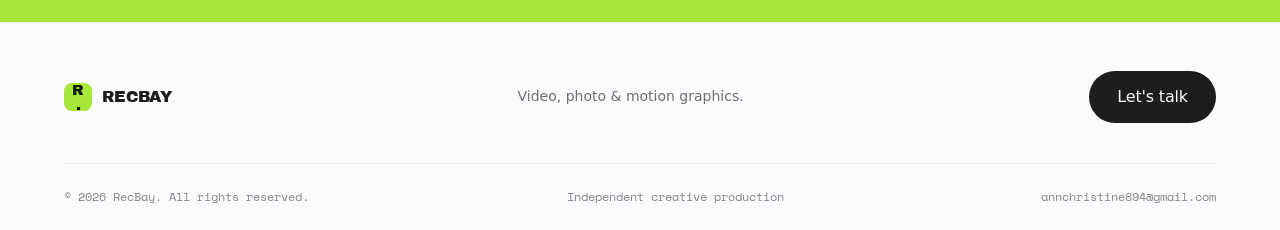
==== commit 3af95e7b: "v1.12.0 - Apple-craft restyle of the design system - Tokens: near-white #fbfbfd surfaces, #1d1d1f te" ====
--- a/index.html
+++ b/index.html
@@ -4,7 +4,7 @@
   <meta charset="utf-8">
   <meta name="viewport" content="width=device-width, initial-scale=1, viewport-fit=cover">
   <meta name="description" content="RecBay is an independent creative production team working across visual production, editing, photography, color grading, motion graphics and VFX.">
-  <meta name="theme-color" content="#f7f4ec" id="theme-color-meta">
+  <meta name="theme-color" content="#fbfbfd" id="theme-color-meta">
   <meta name="color-scheme" content="light dark">
   <script>
     (function () {
@@ -16,7 +16,7 @@
       document.documentElement.setAttribute('data-theme', theme);
       document.documentElement.style.colorScheme = theme;
       var meta = document.getElementById('theme-color-meta');
-      if (meta) meta.setAttribute('content', theme === 'dark' ? '#101010' : '#f7f4ec');
+      if (meta) meta.setAttribute('content', theme === 'dark' ? '#000000' : '#fbfbfd');
     }());
   </script>
   <title>RecBay — Film &amp; Video Production</title>
@@ -51,21 +51,15 @@
     </div>
   </header>
   <main id="main">
-    <section class="hero">
-      <div class="container">
-        <div class="hero-grid">
-          <div class="hero-copy">
-            <p class="sticker">RecBay — 2026</p>
-            <h1 class="hero-title">Video, photo &amp; motion.</h1>
-          </div>
-          <a class="hero-video-frame" href="#showreel">
-            <video class="hero-video" poster="assets/images/home/hero-poster.webp" autoplay muted loop playsinline preload="metadata" disablepictureinpicture disableremoteplayback aria-hidden="true" tabindex="-1">
-              <source src="assets/videos/hero-16x9.webm" type="video/webm">
-              <source src="assets/videos/hero-16x9.mp4" type="video/mp4">
-            </video>
-            <p class="hero-video-badge">Watch the reel</p>
-          </a>
-        </div>
+    <section class="hero" aria-labelledby="hero-title">
+      <video class="hero-video" poster="assets/images/home/hero-poster.webp" autoplay muted loop playsinline preload="metadata" disablepictureinpicture disableremoteplayback aria-hidden="true" tabindex="-1">
+        <source src="assets/videos/hero-16x9.webm" type="video/webm">
+        <source src="assets/videos/hero-16x9.mp4" type="video/mp4">
+      </video>
+      <div class="hero-scrim" aria-hidden="true"></div>
+      <div class="container hero-inner">
+        <p class="eyebrow">Independent creative production</p>
+        <h1 class="hero-title" id="hero-title">Video, photo &amp; motion.</h1>
         <div class="hero-bottom">
           <p class="hero-intro">Direction, capture, edit, color, and delivery — one team, from brief to final master.</p>
           <a class="button button-lime" href="work.html">Explore the work</a>
--- a/css/styles.css
+++ b/css/styles.css
@@ -1,938 +1,1639 @@
-:root{
-  --bg:#f7f4ec;
-  --bg-dark:#101010;
-  --bg-alt:#f0ede6;
-  --panel:#ffffff;
-  --text:#101010;
-  --muted:#5a5a5a;
-  --muted-strong:#666666;
-  --muted-soft:#686868;
-  --line:#101010;
-  --line-subtle:#c9c6be;
-  --lime:#b8ff45;
-  --on-accent:#101010;
-  --notice-bg:#e7e4dc;
-  --notice-accent:#9fce44;
-  --placeholder:#8d8a82;
-  --success:#2e7d32;
-  --error:#b3261e;
-  --about-panel:#101010;
-  --max:1240px;
-  --gutter:clamp(22px,5.2vw,76px);
-  --border-w:3px;
-  --shadow:8px 8px 0 var(--line);
-  --shadow-sm:4px 4px 0 var(--line);
-  --ease:cubic-bezier(.2,.7,.2,1);
-  --touch:44px;
-  --font-display:'Archivo Black',-apple-system,BlinkMacSystemFont,sans-serif;
-  --font-mono:'Space Mono','Courier New',monospace;
-  --font-body:'Helvetica Neue',Helvetica,Arial,sans-serif;
-  --font-editorial:'Helvetica Neue',Helvetica,Arial,sans-serif;
-  color-scheme:light;
-}
-:root[data-theme="dark"]{
-  --bg:#101010;
-  --bg-alt:#171717;
-  --panel:#1b1b1b;
-  --text:#f7f4ec;
-  --muted:#a6a6a6;
-  --muted-strong:#b8b5ad;
-  --muted-soft:#a6a6a6;
-  --line:#f7f4ec;
-  --line-subtle:#3a3a3a;
-  --on-accent:#101010;
-  --notice-bg:#1d1d1d;
-  --notice-accent:#b8ff45;
-  --placeholder:#8a8a8a;
-  --success:#9be15d;
-  --error:#ff8a80;
-  --about-panel:#171717;
-  color-scheme:dark;
-}
-@media (prefers-color-scheme:dark){
-  :root:not([data-theme]){
-    --bg:#101010;
-    --bg-alt:#171717;
-    --panel:#1b1b1b;
-    --text:#f7f4ec;
-    --muted:#a6a6a6;
-    --muted-strong:#b8b5ad;
-    --muted-soft:#a6a6a6;
-    --line:#f7f4ec;
-    --line-subtle:#3a3a3a;
-    --on-accent:#101010;
-    --notice-bg:#1d1d1d;
-    --notice-accent:#b8ff45;
-    --placeholder:#8a8a8a;
-    --success:#9be15d;
-    --error:#ff8a80;
-    --about-panel:#171717;
-    color-scheme:dark;
+/* ==========================================================================
+   RecBay — Apple-craft premium system (v1.12.0)
+   Background #fbfbfd, text #1d1d1f, desaturated lime accent, 8pt spacing,
+   hairline borders, soft elevation, pills, 120–340ms motion, full dark parity.
+   Archivo Black stays the display voice; Space Mono stays for metadata.
+   ========================================================================== */
+
+:root {
+  --bg: #fbfbfd;
+  --bg-elevated: #ffffff;
+  --bg-sunken: #f5f5f7;
+  --text: #1d1d1f;
+  --text-secondary: #6e6e73;
+  --text-tertiary: #86868b;
+  --hairline: rgba(0, 0, 0, 0.06);
+  --hairline-strong: rgba(0, 0, 0, 0.12);
+  --accent: #a8e63a;
+  --accent-hover: #97d02f;
+  --accent-muted: rgba(168, 230, 58, 0.14);
+  --accent-text: #0d1a00;
+
+  --shadow-sm: 0 1px 2px rgba(0, 0, 0, 0.04);
+  --shadow-md: 0 4px 16px rgba(0, 0, 0, 0.06);
+  --shadow-lg: 0 12px 40px rgba(0, 0, 0, 0.08);
+
+  --r-xs: 8px;
+  --r-sm: 12px;
+  --r-md: 16px;
+  --r-lg: 24px;
+  --r-pill: 980px;
+
+  --s-1: 8px;
+  --s-2: 16px;
+  --s-3: 24px;
+  --s-4: 32px;
+  --s-5: 48px;
+  --s-6: 64px;
+  --s-7: 80px;
+  --s-8: 120px;
+  --s-9: 160px;
+
+  --font-display: 'Archivo Black', -apple-system, BlinkMacSystemFont, 'Segoe UI', system-ui, sans-serif;
+  --font-mono: 'Space Mono', ui-monospace, 'SF Mono', Menlo, monospace;
+  --font-body: -apple-system, BlinkMacSystemFont, 'Segoe UI', system-ui, 'Helvetica Neue', Arial, sans-serif;
+
+  --ease-out: cubic-bezier(0.22, 1, 0.36, 1);
+  --ease-spring: cubic-bezier(0.34, 1.56, 0.64, 1);
+  --dur-fast: 120ms;
+  --dur-base: 220ms;
+  --dur-slow: 340ms;
+
+  --max-text: 720px;
+  --max-content: 980px;
+  --max-wide: 1240px;
+  --gutter: clamp(20px, 5vw, 76px);
+  --nav-h: 64px;
+  --touch: 44px;
+
+  --success: #2e7d32;
+  --error: #b3261e;
+  color-scheme: light;
+}
+
+:root[data-theme="dark"] {
+  --bg: #000000;
+  --bg-elevated: #1c1c1e;
+  --bg-sunken: #0a0a0a;
+  --text: #f5f5f7;
+  --text-secondary: #a1a1a6;
+  --text-tertiary: #6e6e73;
+  --hairline: rgba(255, 255, 255, 0.08);
+  --hairline-strong: rgba(255, 255, 255, 0.16);
+  --accent-muted: rgba(168, 230, 58, 0.18);
+  --shadow-sm: 0 1px 2px rgba(0, 0, 0, 0.4);
+  --shadow-md: 0 4px 16px rgba(0, 0, 0, 0.5);
+  --shadow-lg: 0 12px 40px rgba(0, 0, 0, 0.6);
+  --success: #6fbf73;
+  --error: #ff8a80;
+  color-scheme: dark;
+}
+
+/* Belt-and-braces: system dark for no-JS visitors (the inline head script
+   normally sets [data-theme] before first paint). */
+@media (prefers-color-scheme: dark) {
+  :root:not([data-theme]) {
+    --bg: #000000;
+    --bg-elevated: #1c1c1e;
+    --bg-sunken: #0a0a0a;
+    --text: #f5f5f7;
+    --text-secondary: #a1a1a6;
+    --text-tertiary: #6e6e73;
+    --hairline: rgba(255, 255, 255, 0.08);
+    --hairline-strong: rgba(255, 255, 255, 0.16);
+    --accent-muted: rgba(168, 230, 58, 0.18);
+    color-scheme: dark;
   }
 }
-/* Dark mode: damp bright artwork so light stills read as images, not glowing slabs.
-   A filter dims the pixels; a scrim over the frame pulls the highlights down further. */
-:root[data-theme="dark"] .project-image,
+
+/* Dark mode: damp bright artwork so light stills read as images, not glowing slabs. */
 :root[data-theme="dark"] .project-art img,
-:root[data-theme="dark"] .reel__poster img{filter:brightness(.78) contrast(1.05) saturate(.92)}
+:root[data-theme="dark"] .reel__poster img,
+:root[data-theme="dark"] .project-detail-art img {
+  filter: brightness(.82) contrast(1.04) saturate(.94);
+}
 :root[data-theme="dark"] .project-art::after,
-:root[data-theme="dark"] .reel__poster::after{
-  content:"";
-  position:absolute;
-  inset:0;
-  background:rgba(16,16,16,.22);
-  pointer-events:none;
-  z-index:1;
-}
-@media(prefers-color-scheme:dark){
-  :root:not([data-theme]) .project-image,
+:root[data-theme="dark"] .reel__poster::after {
+  content: "";
+  position: absolute;
+  inset: 0;
+  background: rgba(0, 0, 0, 0.18);
+  pointer-events: none;
+  z-index: 1;
+}
+@media (prefers-color-scheme: dark) {
   :root:not([data-theme]) .project-art img,
-  :root:not([data-theme]) .reel__poster img{filter:brightness(.78) contrast(1.05) saturate(.92)}
+  :root:not([data-theme]) .reel__poster img,
+  :root:not([data-theme]) .project-detail-art img {
+    filter: brightness(.82) contrast(1.04) saturate(.94);
+  }
   :root:not([data-theme]) .project-art::after,
-  :root:not([data-theme]) .reel__poster::after{
-    content:"";
-    position:absolute;
-    inset:0;
-    background:rgba(16,16,16,.22);
-    pointer-events:none;
-    z-index:1;
+  :root:not([data-theme]) .reel__poster::after {
+    content: "";
+    position: absolute;
+    inset: 0;
+    background: rgba(0, 0, 0, 0.18);
+    pointer-events: none;
+    z-index: 1;
   }
 }
-*{box-sizing:border-box}
-html{scroll-behavior:smooth;scroll-padding-top:90px;overflow-x:hidden;background:var(--bg)}
-body{
-  margin:0;
-  background:var(--bg);
-  color:var(--text);
-  font-family:var(--font-body);
-  font-size:16px;
-  line-height:1.65;
-  -webkit-font-smoothing:antialiased;
-  -webkit-text-size-adjust:100%;
-}
-a{color:inherit;text-decoration:none;touch-action:manipulation}
-button,input,select,textarea{font:inherit;touch-action:manipulation}
-button,a{-webkit-tap-highlight-color:transparent}
-::selection{background:var(--lime);color:var(--on-accent)}
-.container{width:min(var(--max),calc(100% - var(--gutter)*2));margin-inline:auto}
-.skip-link{position:absolute;top:-60px;left:20px;background:var(--lime);color:var(--on-accent);padding:12px;z-index:100}
-.skip-link:focus{top:12px}
-.site-header{
-  height:82px;
-  background:var(--bg);
-  color:var(--text);
-  border-bottom:var(--border-w) solid var(--line);
-  position:sticky;
-  top:0;
-  z-index:20;
-}
-.nav-wrap{height:100%;display:flex;align-items:center;justify-content:space-between;gap:28px;padding:0 env(safe-area-inset-left) 0 env(safe-area-inset-right)}
-.wordmark{
-  display:inline-flex;
-  align-items:center;
-  gap:10px;
-  font-family:var(--font-display);
-  letter-spacing:0.02em;
-  font-size:17px;
-  text-transform:uppercase;
-  color:var(--text);
-}
-.brand-symbol{
-  display:grid;
-  place-items:center;
-  width:36px;
-  height:36px;
-  border:var(--border-w) solid var(--line);
-  background:var(--lime);
-  color:var(--on-accent);
-  font-family:var(--font-display);
-  font-size:20px;
-  line-height:1;
-  box-shadow:var(--shadow-sm);
-}
-.brand-symbol span{color:var(--on-accent)}
-.primary-nav{
-  display:flex;
-  order:3;
-  margin-left:auto;
-  align-items:center;
-  gap:clamp(18px,3vw,40px);
-  font-family:var(--font-mono);
-  font-size:12px;
-  font-weight:700;
-  text-transform:uppercase;
-  letter-spacing:0.05em;
-  color:var(--text);
-}
-.primary-nav>a:not(.nav-cta){
-  min-height:var(--touch);
-  display:flex;
-  align-items:center;
-  border-bottom:var(--border-w) solid transparent;
-  padding-bottom:4px;
-}
-.primary-nav>a:hover,.primary-nav>a.active{
-  color:var(--text);
-  border-bottom-color:var(--line);
-}
-.primary-nav>a.nav-cta,
-.primary-nav>a.nav-cta:hover,
-.primary-nav>a.nav-cta.active{color:var(--on-accent)}
-.nav-cta{
-  display:inline-flex;
-  align-items:center;
-  padding:12px 18px;
-  background:var(--lime);
-  color:var(--on-accent);
-  border:var(--border-w) solid var(--line);
-  box-shadow:var(--shadow-sm);
-  transition:transform 80ms ease,box-shadow 80ms ease;
-  min-height:var(--touch);
-}
-.nav-cta:hover{
-  background:var(--lime);
-  color:var(--on-accent);
-  transform:translate(2px,2px);
-  box-shadow:2px 2px 0 var(--line);
-}
-.nav-cta:active{
-  transform:translate(4px,4px);
-  box-shadow:0 0 0 var(--line);
-}
-.menu-toggle{display:none;order:5;background:none;border:0;padding:14px;color:var(--text);min-height:var(--touch);min-width:var(--touch)}
-.menu-toggle span{display:block;width:25px;height:1px;background:currentColor;margin:6px}
-.theme-toggle{
-  display:inline-flex;
-  align-items:center;
-  justify-content:center;
-  width:var(--touch);
-  height:var(--touch);
-  padding:0;
-  border:var(--border-w) solid var(--line);
-  background:var(--panel);
-  color:var(--text);
-  box-shadow:var(--shadow-sm);
-  cursor:pointer;
-  order:4;
-  transition:transform 80ms ease,box-shadow 80ms ease;
-}
-.theme-toggle:hover{transform:translate(2px,2px);box-shadow:2px 2px 0 var(--line)}
-.theme-toggle:active{transform:translate(4px,4px);box-shadow:0 0 0 var(--line)}
-.theme-toggle:focus-visible{outline:var(--border-w) solid var(--lime);outline-offset:3px}
-.theme-toggle__icon{display:inline-flex;width:18px;height:18px;flex:0 0 auto}
-.theme-toggle__icon svg{display:block;width:18px;height:18px}
-.theme-toggle__sun{display:none}
-:root[data-theme="dark"] .theme-toggle__sun{display:block}
-:root[data-theme="dark"] .theme-toggle__moon{display:none}
-.theme-toggle[hidden]{display:none}
-@media(max-width:800px){
-  .theme-toggle{margin:0 6px 0 auto}
-}
-.section-dark{background:var(--bg);color:var(--text)}
-/* Home hero — brutalist split video frame */
-.hero{
-  position:relative;
-  background:var(--bg);
-  padding:clamp(40px,5vw,64px) 0 clamp(52px,6vw,84px);
-}
-.hero-grid{
-  display:grid;
-  grid-template-columns:minmax(0,1.08fr) minmax(0,0.92fr);
-  align-items:center;
-  gap:clamp(28px,4vw,56px);
-}
-.hero-copy{min-width:0;}
-.hero-title{
-  font-family:var(--font-display);
-  font-size:clamp(44px,6.8vw,104px);
-  line-height:0.9;
-  letter-spacing:-0.04em;
-  margin:0;
-  max-width:12ch;
-  font-weight:900;
-  text-transform:uppercase;
-  color:var(--text);
-  text-wrap:balance;
-}
-.hero-video-frame{
-  position:relative;
-  width:100%;
-  margin-top:0;
-  border:var(--border-w) solid var(--line);
-  box-shadow:var(--shadow);
-  overflow:hidden;
-  background:var(--bg-dark);
-  aspect-ratio:16/9;
-}
-a.hero-video-frame{display:block;transition:transform 120ms ease,box-shadow 120ms ease}
-a.hero-video-frame:hover{transform:translate(-3px,-3px);box-shadow:12px 12px 0 var(--line)}
-a.hero-video-frame:active{transform:translate(0,0);box-shadow:var(--shadow-sm)}
-.hero-video-badge{position:absolute;left:16px;bottom:16px;z-index:2;margin:0;font-family:var(--font-mono);font-weight:700;font-size:11px;letter-spacing:.12em;text-transform:uppercase;color:var(--on-accent);background:var(--lime);border:2px solid var(--line);padding:7px 11px;box-shadow:2px 2px 0 var(--line);transform:rotate(-2deg)}
-.hero-video{
-  position:absolute;
-  inset:0;
-  width:100%;
-  height:100%;
-  object-fit:cover;
-  display:block;
-}
-.hero-bottom{
-  display:flex;
-  align-items:flex-end;
-  justify-content:space-between;
-  gap:clamp(20px,4vw,48px);
-  width:100%;
-  margin-top:clamp(26px,4vw,40px);
-  padding-top:clamp(18px,2.6vw,26px);
-  border-top:var(--border-w) solid var(--line);
-}
-.hero-intro{
-  font-family:var(--font-body);
-  font-size:clamp(16px,1.6vw,18px);
-  line-height:1.6;
-  max-width:42ch;
-  color:var(--text);
-  margin:0;
-}
-.hero .button{flex-shrink:0;}
-
-.eyebrow{
-  font-family:var(--font-mono);
-  font-size:11px;
-  line-height:1.4;
-  letter-spacing:.15em;
-  font-weight:700;
-  margin:0 0 24px;
-  text-transform:uppercase;
-  color:var(--muted);
-}
-.section{padding:clamp(76px,10vw,140px) 0;padding-bottom:calc(clamp(76px,10vw,140px) + env(safe-area-inset-bottom))}
-.section-work{background:var(--bg-alt)}
-.section-heading{display:flex;align-items:end;justify-content:space-between;gap:32px;margin-bottom:54px}
-.section-heading h2,.services-band h2,.process-section h2,.contact-aside h1,.contact-aside h2,.about-copy h1,.about-copy h2{
-  font-family:var(--font-display);
-  font-size:clamp(38px,5.6vw,72px);
-  line-height:0.95;
-  letter-spacing:-0.03em;
-  margin:0;
-  font-weight:900;
-  text-transform:uppercase;
-}
-.serif-italic{font-family:Georgia,serif;font-weight:400;font-style:italic;letter-spacing:-.07em}
-.section-note{max-width:300px;color:var(--muted-soft);line-height:1.6;font-size:16px;margin:0 0 5px}
-.project-grid{display:grid;grid-template-columns:repeat(2,minmax(0,1fr));gap:48px 22px}
-.project-card{
-  display:block;
-  min-width:0;
-}
-.project-card:hover .project-art{
-  transform:translate(-3px,-3px);
-  box-shadow:var(--shadow);
-}
-.project-card-large{grid-column:span 2}
-.project-art{
-  position:relative;
-  overflow:hidden;
-  aspect-ratio:1.25/1;
-  background:var(--panel);
-  border:var(--border-w) solid var(--line);
-  box-shadow:var(--shadow-sm);
-  transition:transform 120ms ease,box-shadow 120ms ease;
-}
-.project-card-large .project-art{aspect-ratio:2.1/1}
-.project-image{position:absolute;inset:0;width:100%;height:100%;object-fit:cover;opacity:0.85}
-.project-card-large .project-image{object-position:center}
-.project-meta{display:flex;align-items:center;justify-content:space-between;gap:16px;padding-top:16px}
-.project-meta h3{font-size:17px;letter-spacing:-.03em;margin:0 0 6px}
-.project-meta p{font-size:11px;color:var(--muted-strong);margin:0}
-.center-action{text-align:center;margin-top:60px}
-.button{
-  display:inline-flex;
-  align-items:center;
-  justify-content:center;
-  min-height:var(--touch);
-  padding:15px 22px;
-  font-family:var(--font-mono);
-  font-size:12px;
-  font-weight:700;
-  letter-spacing:0.05em;
-  text-transform:uppercase;
-  border:var(--border-w) solid var(--line);
-  background:var(--panel);
-  color:var(--text);
-  cursor:pointer;
-  transition:transform 80ms ease,box-shadow 80ms ease;
-  box-shadow:var(--shadow-sm);
-}
-.button:hover{
-  transform:translate(2px,2px);
-  box-shadow:2px 2px 0 var(--line);
-}
-.button:active{
-  transform:translate(4px,4px);
-  box-shadow:0 0 0 var(--line);
-}
-.button-outline{background:var(--panel);color:var(--text);}
-.button-outline:hover{background:var(--panel);color:var(--text);}
-.button-lime{background:var(--lime);color:var(--on-accent);}
-.button-lime:hover{background:var(--lime);color:var(--on-accent);}
-.button-solid{background:var(--line);color:var(--bg);}
-.button-solid:hover{background:var(--line);color:var(--bg);}
-.services-band{
-  background:var(--bg);
-  color:var(--text);
-  border-top:var(--border-w) solid var(--line);
-  border-bottom:var(--border-w) solid var(--line);
-  padding:clamp(76px,10vw,132px) 0;
-}
-.services-band-inner{display:grid;grid-template-columns:1fr 1fr;gap:8vw}
-.services-band h2{font-size:clamp(38px,5vw,64px)}
-.service-list{border-top:1px solid var(--line)}
-.service-list a{display:grid;grid-template-columns:36px 1fr auto;align-items:center;gap:14px;padding:20px 0;border-bottom:1px solid var(--line);font-size:clamp(14px,1.5vw,18px);transition:color .2s;min-height:var(--touch)}
-.service-list a span{font-size:10px;color:var(--muted)}
-.service-list a b{font-weight:400;color:var(--text)}
-.service-list a:hover{color:var(--text);text-decoration:underline;text-decoration-thickness:var(--border-w);text-underline-offset:4px}
-.process-section{background:var(--bg-alt)}
-.process-layout{display:grid;grid-template-columns:.9fr 1.1fr;gap:8vw}
-.large-copy{font-size:clamp(20px,2.5vw,30px);line-height:1.4;letter-spacing:-.035em;margin:0 0 42px;max-width:580px}
-.process-steps{border-top:1px solid var(--line-subtle)}
-.process-steps>div{display:grid;grid-template-columns:35px 1fr;column-gap:16px;padding:21px 0;border-bottom:1px solid var(--line-subtle)}
-.process-steps span{font-size:10px;color:var(--muted-strong);padding-top:4px;grid-row:span 2}
-.process-steps h3{font-size:17px;margin:0 0 8px}.process-steps p{font-size:16px;color:var(--muted-soft);line-height:1.65;margin:0;max-width:46ch}
-.contact-banner{
-  position:relative;
-  overflow:hidden;
-  background:var(--lime);
-  color:var(--on-accent);
-  border-top:var(--border-w) solid var(--line);
-  border-bottom:var(--border-w) solid var(--line);
-  padding:clamp(72px,10vw,128px) 0;
-}
-.contact-banner-inner{position:relative;z-index:1}
-.contact-banner .eyebrow{color:rgba(16,16,16,.72)}
-.contact-banner .button{
-  background:var(--line);
-  color:var(--bg);
-}
-.contact-banner .button:hover{
-  background:var(--line);
-  color:var(--bg);
-}
-.contact-banner h2{
-  font-family:var(--font-display);
-  font-size:clamp(43px,8.5vw,112px);
-  line-height:0.92;
-  letter-spacing:-0.03em;
-  margin:0 0 36px;
-  font-weight:900;
-  text-transform:uppercase;
-}
-.site-footer{
-  background:var(--bg);
-  color:var(--text);
-  border-top:var(--border-w) solid var(--line);
-  padding:34px 0 22px;
-}
-.footer-top{
-  display:flex;
-  align-items:center;
-  justify-content:space-between;
-  gap:20px;
-  padding:0 env(safe-area-inset-left) 32px env(safe-area-inset-right);
-  border-bottom:1px solid var(--line);
-}
-.footer-top p{
-  font-family:var(--font-mono);
-  font-size:12px;
-  color:var(--muted);
-  margin:0;
-}
-.footer-bottom{
-  display:flex;
-  justify-content:space-between;
-  gap:18px;
-  flex-wrap:wrap;
-  padding:18px env(safe-area-inset-right) 18px env(safe-area-inset-left);
-  color:var(--muted);
-  font-family:var(--font-mono);
-  font-size:11px;
-}
-.footer-bottom a:hover{color:var(--text);text-decoration:underline;text-decoration-thickness:var(--border-w);text-underline-offset:3px}
-.page-hero{
-  background:var(--bg);
-  border-bottom:var(--border-w) solid var(--line);
-  padding:clamp(60px,9vw,120px) 0 clamp(40px,6vw,72px);
-}
-.page-hero h1{
-  font-family:var(--font-display);
-  font-size:clamp(48px,9vw,140px);
-  line-height:0.9;
-  letter-spacing:-0.03em;
-  text-transform:uppercase;
-  margin:0;
-}
-.page-intro{
-  font-family:var(--font-body);
-  font-size:clamp(15px,1.7vw,18px);
-  line-height:1.6;
-  color:var(--muted);
-  max-width:60ch;
-  margin:24px 0 0;
-}
-.filter-row{display:flex;flex-wrap:wrap;gap:8px;margin-bottom:40px}
-.filter-button{
-  background:var(--panel);
-  border:2px solid var(--line);
-  padding:10px 16px;
-  font-family:var(--font-mono);
-  font-size:11px;
-  font-weight:700;
-  text-transform:uppercase;
-  letter-spacing:0.08em;
-  color:var(--text);
-  cursor:pointer;
-  min-height:var(--touch);
-  box-shadow:3px 3px 0 var(--line);
-  transition:transform 80ms ease,box-shadow 80ms ease;
-}
-.filter-button span{margin-left:10px;color:var(--muted);font-size:9px}
-.filter-button:hover,
-.filter-button.active{
-  background:var(--lime);
-  color:var(--on-accent);
-}
-.filter-button:hover{transform:translate(2px,2px);box-shadow:1px 1px 0 var(--line);}
-.filter-button:active{transform:translate(4px,4px);box-shadow:0 0 0 var(--line);}
-.filter-button.active span{color:var(--on-accent);}
-/* Services hero — static brutalist service map */
-.services-hero{
-  background:var(--bg);
-  padding:clamp(48px,7vw,88px) 0;
-}
-.services-hero__meta{
-  display:flex;
-  justify-content:space-between;
-  align-items:baseline;
-  gap:16px;
-  margin-bottom:clamp(32px,5vw,56px);
-  font-family:var(--font-mono);
-  font-size:12px;
-  font-weight:700;
-  letter-spacing:0.15em;
-  text-transform:uppercase;
-}
-.services-hero__label,.services-hero__count{
-  margin:0;
-  font:inherit;
-  color:var(--text);
-}
-.services-hero__stages{
-  display:grid;
-  grid-template-columns:2fr 3fr 1fr;
-  gap:12px;
-  margin-bottom:16px;
-}
-.services-hero__stage{
-  background:var(--lime);
-  color:var(--on-accent);
-  border:var(--border-w) solid var(--line);
-  padding:10px 16px;
-  font-family:var(--font-mono);
-  font-size:11px;
-  font-weight:700;
-  letter-spacing:0.15em;
-  text-transform:uppercase;
-  text-align:center;
-}
-.services-hero__chain{
-  display:grid;
-  grid-template-columns:repeat(6,1fr);
-  gap:12px;
-}
-.services-hero__node{
-  display:flex;
-  flex-direction:column;
-  gap:8px;
-  padding:18px 16px;
-  background:var(--panel);
-  border:var(--border-w) solid var(--line);
-  box-shadow:var(--shadow-sm);
-  color:var(--text);
-  min-height:130px;
-  transition:transform 80ms ease,box-shadow 80ms ease,background 80ms ease;
-}
-.services-hero__node:hover{
-  transform:translate(2px,2px);
-  box-shadow:2px 2px 0 var(--line);
-  background:var(--lime);
-}
-.services-hero__node:focus-visible{
-  outline:var(--border-w) solid var(--line);
-  outline-offset:2px;
-}
-.services-hero__number{
-  font-family:var(--font-mono);
-  font-size:11px;
-  font-weight:700;
-  letter-spacing:0.1em;
-  color:var(--muted);
-}
-.services-hero__node:hover .services-hero__number,
-.services-hero__node:hover .services-hero__name{color:var(--on-accent);}
-.services-hero__name{
-  font-family:var(--font-display);
-  font-size:13px;
-  line-height:1.2;
-  letter-spacing:0.01em;
-  text-transform:uppercase;
-  color:var(--text);
-  margin:0;
-}
-.services-hero__cta{
-  margin:clamp(32px,5vw,56px) 0 0;
-  font-family:var(--font-mono);
-  font-size:13px;
-  font-weight:700;
-  text-transform:uppercase;
-  letter-spacing:0.05em;
-  color:var(--text);
-}
-.services-hero__cta a{
-  color:var(--text);
-  text-decoration:underline;
-  text-decoration-thickness:var(--border-w);
-  text-underline-offset:4px;
-}
-
-@media(max-width:800px){
-  .services-hero__stages{grid-template-columns:1fr;margin-bottom:20px;}
-  .services-hero__chain{grid-template-columns:1fr;gap:10px;}
-  .services-hero__node{min-height:0;padding:16px;}
-}
-.no-js .about-hero__hairline{transform:scaleX(1);animation:none}
+
+/* --------------------------------------------------------------------------
+   Base
+   -------------------------------------------------------------------------- */
+* { box-sizing: border-box; }
+html {
+  scroll-behavior: smooth;
+  scroll-padding-top: calc(var(--nav-h) + 24px);
+  overflow-x: hidden;
+  background: var(--bg);
+}
+body {
+  margin: 0;
+  background: var(--bg);
+  color: var(--text);
+  font-family: var(--font-body);
+  font-size: 17px;
+  line-height: 1.5;
+  font-weight: 400;
+  -webkit-font-smoothing: antialiased;
+  -moz-osx-font-smoothing: grayscale;
+  -webkit-text-size-adjust: 100%;
+  font-feature-settings: 'kern', 'liga', 'calt';
+  text-rendering: optimizeLegibility;
+}
+a { color: inherit; text-decoration: none; touch-action: manipulation; }
+button, input, select, textarea { font: inherit; touch-action: manipulation; }
+button, a { -webkit-tap-highlight-color: transparent; }
+img { display: block; max-width: 100%; height: auto; }
+::selection { background: var(--accent); color: var(--accent-text); }
+
+a:focus-visible,
+button:focus-visible,
+summary:focus-visible {
+  outline: 2px solid var(--accent);
+  outline-offset: 2px;
+}
+
+.container {
+  width: min(var(--max-wide), calc(100% - var(--gutter) * 2));
+  margin-inline: auto;
+}
+
+.section { padding: clamp(80px, 12vw, 160px) 0; }
+
+.skip-link {
+  position: absolute;
+  top: -60px;
+  left: 20px;
+  z-index: 100;
+  padding: 12px 20px;
+  border-radius: var(--r-pill);
+  background: var(--accent);
+  color: var(--accent-text);
+  font-family: var(--font-body);
+  font-size: 14px;
+  font-weight: 500;
+}
+.skip-link:focus { top: 12px; }
+
+/* --------------------------------------------------------------------------
+   Header — translucent
+   -------------------------------------------------------------------------- */
+.site-header {
+  position: sticky;
+  top: 0;
+  z-index: 20;
+  height: var(--nav-h);
+  background: rgba(251, 251, 253, 0.72);
+  background: color-mix(in srgb, var(--bg) 72%, transparent);
+  -webkit-backdrop-filter: blur(20px) saturate(180%);
+  backdrop-filter: blur(20px) saturate(180%);
+  border-bottom: 1px solid var(--hairline);
+}
+:root[data-theme="dark"] .site-header { background: rgba(0, 0, 0, 0.65); }
+
+.nav-wrap {
+  height: 100%;
+  display: flex;
+  align-items: center;
+  justify-content: space-between;
+  gap: 24px;
+  padding: 0 env(safe-area-inset-left) 0 env(safe-area-inset-right);
+}
+
+.wordmark {
+  display: inline-flex;
+  align-items: center;
+  gap: 10px;
+  font-family: var(--font-display);
+  font-size: 16px;
+  letter-spacing: -0.01em;
+  color: var(--text);
+}
+.wordmark:focus-visible { outline-offset: 3px; }
+
+.brand-symbol {
+  display: grid;
+  place-items: center;
+  width: 28px;
+  height: 28px;
+  border: 0;
+  border-radius: var(--r-xs);
+  background: var(--accent);
+  color: var(--accent-text);
+  font-family: var(--font-display);
+  font-size: 15px;
+  line-height: 1;
+}
+.brand-symbol span { color: var(--accent-text); }
+
+.primary-nav {
+  display: flex;
+  order: 3;
+  margin-left: auto;
+  align-items: center;
+  gap: 32px;
+  font-family: var(--font-body);
+  font-size: 14px;
+  font-weight: 500;
+  letter-spacing: -0.01em;
+  color: var(--text);
+}
+.primary-nav > a:not(.nav-cta) {
+  min-height: var(--touch);
+  display: inline-flex;
+  align-items: center;
+  color: var(--text-secondary);
+  transition: color var(--dur-fast) var(--ease-out);
+}
+.primary-nav > a:hover,
+.primary-nav > a.active { color: var(--text); }
+
+.nav-cta {
+  display: inline-flex;
+  align-items: center;
+  padding: 10px 20px;
+  border-radius: var(--r-pill);
+  background: var(--accent);
+  color: var(--accent-text);
+  font-family: var(--font-body);
+  font-size: 14px;
+  font-weight: 500;
+  letter-spacing: -0.01em;
+  border: 0;
+  transition: background-color var(--dur-fast) var(--ease-out), transform var(--dur-fast) var(--ease-out);
+  min-height: var(--touch);
+  color: var(--accent-text);
+}
+.nav-cta:hover { background: var(--accent-hover); color: var(--accent-text); }
+.nav-cta:active { transform: scale(0.97); }
+
+.menu-toggle {
+  display: none;
+  order: 5;
+  background: none;
+  border: 0;
+  padding: 12px;
+  color: var(--text);
+  min-height: var(--touch);
+  min-width: var(--touch);
+  cursor: pointer;
+}
+.menu-toggle span {
+  display: block;
+  width: 22px;
+  height: 1.5px;
+  background: currentColor;
+  margin: 5px;
+  border-radius: 1px;
+}
+
+.theme-toggle {
+  display: inline-flex;
+  align-items: center;
+  justify-content: center;
+  order: 4;
+  width: 40px;
+  height: 40px;
+  padding: 0;
+  border: 0;
+  border-radius: var(--r-pill);
+  background: var(--bg-sunken);
+  color: var(--text);
+  cursor: pointer;
+  transition: background-color var(--dur-fast) var(--ease-out);
+}
+.theme-toggle:hover { background: var(--hairline-strong); }
+.theme-toggle__icon { display: inline-flex; width: 18px; height: 18px; flex: 0 0 auto; }
+.theme-toggle__icon svg { display: block; width: 18px; height: 18px; }
+.theme-toggle__sun { display: none; }
+:root[data-theme="dark"] .theme-toggle__sun { display: block; }
+:root[data-theme="dark"] .theme-toggle__moon { display: none; }
+.theme-toggle[hidden] { display: none; }
+
+@media (max-width: 800px) {
+  .theme-toggle { margin: 0 8px 0 auto; }
+}
+
+/* --------------------------------------------------------------------------
+   Footer
+   -------------------------------------------------------------------------- */
+.site-footer {
+  background: var(--bg);
+  color: var(--text);
+  border-top: 1px solid var(--hairline);
+  padding: 48px 0 24px;
+}
+.footer-top {
+  display: flex;
+  align-items: center;
+  justify-content: space-between;
+  gap: 24px;
+  padding: 0 env(safe-area-inset-left) 40px env(safe-area-inset-right);
+  border-bottom: 1px solid var(--hairline);
+  flex-wrap: wrap;
+}
+.footer-top p {
+  font-family: var(--font-body);
+  font-size: 14px;
+  color: var(--text-secondary);
+  margin: 0;
+}
+.footer-bottom {
+  display: flex;
+  justify-content: space-between;
+  align-items: center;
+  gap: 16px;
+  flex-wrap: wrap;
+  padding: 24px env(safe-area-inset-right) 0 env(safe-area-inset-left);
+  color: var(--text-tertiary);
+  font-family: var(--font-mono);
+  font-size: 12px;
+}
+.footer-bottom a { color: var(--text-tertiary); }
+.footer-bottom a:hover { color: var(--text); }
+
+/* --------------------------------------------------------------------------
+   Typography
+   -------------------------------------------------------------------------- */
+.eyebrow {
+  font-family: var(--font-mono);
+  font-size: 12px;
+  font-weight: 700;
+  letter-spacing: 0.08em;
+  text-transform: uppercase;
+  color: var(--text-secondary);
+  margin: 0 0 16px;
+  line-height: 1.3;
+}
+
+/* One display voice: Archivo Black, sentence case, balanced lines. */
+.hero-title,
+.section-heading h2,
+.services-band h2,
+.process-section h2,
+.contact-banner h2,
+.about-copy h1,
+.about-copy h2,
+.contact-aside h1,
+.contact-aside h2 {
+  font-family: var(--font-display);
+  font-weight: 900;
+  letter-spacing: -0.025em;
+  line-height: 1.02;
+  margin: 0;
+  color: var(--text);
+  text-wrap: balance;
+}
+.hero-title {
+  font-size: clamp(44px, 8vw, 112px);
+  max-width: 14ch;
+  letter-spacing: -0.03em;
+  line-height: 0.98;
+  color: #f5f5f7;
+}
+.section-heading h2,
+.services-band h2,
+.process-section h2 { font-size: clamp(32px, 4.5vw, 56px); letter-spacing: -0.02em; }
+.about-copy h1 { font-size: clamp(32px, 4.5vw, 56px); margin-bottom: var(--s-3); }
+.contact-aside h1 { font-size: clamp(32px, 4.5vw, 56px); margin-bottom: var(--s-3); }
+
+.section-heading {
+  display: flex;
+  align-items: flex-end;
+  justify-content: space-between;
+  gap: var(--s-4);
+  margin-bottom: var(--s-5);
+}
+.section-heading > div:first-child { min-width: 0; }
+.section-note {
+  max-width: 300px;
+  color: var(--text-secondary);
+  font-size: 15px;
+  line-height: 1.6;
+  margin: 0 0 5px;
+}
+
+/* --------------------------------------------------------------------------
+   Buttons — pills
+   -------------------------------------------------------------------------- */
+.button {
+  display: inline-flex;
+  align-items: center;
+  justify-content: center;
+  min-height: 52px;
+  padding: 0 28px;
+  border: 0;
+  border-radius: var(--r-pill);
+  font-family: var(--font-body);
+  font-size: 16px;
+  font-weight: 500;
+  letter-spacing: -0.01em;
+  line-height: 1;
+  text-decoration: none;
+  cursor: pointer;
+  transition:
+    transform var(--dur-fast) var(--ease-out),
+    background-color var(--dur-fast) var(--ease-out),
+    box-shadow var(--dur-fast) var(--ease-out),
+    color var(--dur-fast) var(--ease-out),
+    opacity var(--dur-fast) var(--ease-out);
+  background: var(--bg-elevated);
+  color: var(--text);
+  box-shadow: 0 0 0 1px var(--hairline-strong);
+  -webkit-tap-highlight-color: transparent;
+}
+.button:hover { background: var(--bg-sunken); }
+.button:active { transform: scale(0.97); }
+.button-lime { background: var(--accent); color: var(--accent-text); box-shadow: none; }
+.button-lime:hover { background: var(--accent-hover); }
+.button-outline { background: transparent; color: var(--text); }
+.button-outline:hover { background: var(--bg-sunken); }
+.button-solid { background: var(--text); color: var(--bg); box-shadow: none; }
+.button-solid:hover { background: var(--text); opacity: 0.9; }
+
+.center-action {
+  display: flex;
+  justify-content: center;
+  flex-wrap: wrap;
+  gap: 12px;
+  margin-top: var(--s-6);
+}
+
+/* --------------------------------------------------------------------------
+   Home hero — full-bleed video, floating type
+   -------------------------------------------------------------------------- */
+.hero {
+  position: relative;
+  overflow: hidden;
+  display: flex;
+  flex-direction: column;
+  justify-content: flex-end;
+  min-height: calc(100svh - var(--nav-h));
+  padding: clamp(80px, 12vh, 140px) 0 clamp(48px, 8vh, 80px);
+  background: #0a0a0a;
+}
+.hero-video {
+  position: absolute;
+  inset: 0;
+  width: 100%;
+  height: 100%;
+  object-fit: cover;
+  object-position: center;
+  display: block;
+  z-index: 0;
+  pointer-events: none;
+}
+.hero-scrim {
+  position: absolute;
+  inset: 0;
+  z-index: 1;
+  pointer-events: none;
+  background: linear-gradient(180deg,
+    rgba(10, 10, 10, 0.55) 0%,
+    rgba(10, 10, 10, 0.10) 30%,
+    rgba(10, 10, 10, 0.35) 68%,
+    rgba(10, 10, 10, 0.88) 100%);
+}
+.hero > .container {
+  position: relative;
+  z-index: 2;
+  flex: none;
+}
+.hero-inner {
+  display: flex;
+  flex-direction: column;
+  align-items: flex-start;
+}
+.hero-inner .eyebrow { color: rgba(245, 245, 247, 0.72); }
+.hero-bottom {
+  display: flex;
+  align-items: flex-end;
+  justify-content: space-between;
+  gap: var(--s-4);
+  width: 100%;
+  margin-top: 40px;
+  padding-top: var(--s-3);
+  border-top: 1px solid rgba(245, 245, 247, 0.16);
+}
+.hero-intro {
+  font-family: var(--font-body);
+  font-size: 17px;
+  line-height: 1.5;
+  letter-spacing: -0.01em;
+  color: rgba(245, 245, 247, 0.78);
+  max-width: 42ch;
+  margin: 0;
+}
+.hero .button { flex-shrink: 0; }
+
+/* --------------------------------------------------------------------------
+   Showreel — poster-first, click-to-play
+   -------------------------------------------------------------------------- */
+.reel {
+  display: block;
+  margin: 0 auto;
+  max-width: var(--max-content);
+  background: var(--bg-elevated);
+  border-radius: var(--r-lg);
+  overflow: hidden;
+  box-shadow: var(--shadow-md);
+}
+.reel__poster {
+  position: relative;
+  width: 100%;
+  aspect-ratio: 16/9;
+  background: var(--bg-sunken);
+}
+.reel__poster img {
+  width: 100%;
+  height: 100%;
+  object-fit: cover;
+  display: block;
+}
+.reel__poster[hidden], .reel video[hidden] { display: none; }
+.reel video {
+  display: block;
+  width: 100%;
+  height: auto;
+  aspect-ratio: 16/9;
+  background: #000;
+}
+.reel__label,
+.reel__status {
+  position: absolute;
+  z-index: 2;
+  margin: 0;
+  font-family: var(--font-mono);
+  font-weight: 700;
+  font-size: 11px;
+  line-height: 1;
+  letter-spacing: 0.14em;
+  text-transform: uppercase;
+  padding: 8px 14px;
+  border-radius: var(--r-pill);
+  color: rgba(245, 245, 247, 0.92);
+  background: rgba(20, 20, 20, 0.55);
+  -webkit-backdrop-filter: blur(12px) saturate(140%);
+  backdrop-filter: blur(12px) saturate(140%);
+}
+.reel__label { left: 20px; bottom: 18px; }
+.reel__status { right: 20px; bottom: 18px; }
+.reel__play {
+  position: absolute;
+  top: 50%;
+  left: 50%;
+  z-index: 2;
+  transform: translate(-50%, -50%);
+  display: flex;
+  align-items: center;
+  justify-content: center;
+  width: 64px;
+  height: 64px;
+  padding: 0;
+  border: 1px solid rgba(255, 255, 255, 0.25);
+  border-radius: var(--r-pill);
+  background: rgba(20, 20, 20, 0.5);
+  -webkit-backdrop-filter: blur(16px) saturate(140%);
+  backdrop-filter: blur(16px) saturate(140%);
+  color: var(--accent);
+  cursor: pointer;
+  transition: transform var(--dur-base) var(--ease-spring), background var(--dur-fast) var(--ease-out);
+}
+.reel__play:hover { transform: translate(-50%, -50%) scale(1.04); background: rgba(20, 20, 20, 0.7); }
+.reel__play svg { margin-left: 3px; }
+.reel figcaption {
+  display: flex;
+  justify-content: space-between;
+  align-items: center;
+  gap: var(--s-2);
+  flex-wrap: wrap;
+  padding: 16px 20px;
+  font-family: var(--font-mono);
+  font-size: 11px;
+  line-height: 1.4;
+  color: var(--text-tertiary);
+  border-top: 1px solid var(--hairline);
+}
+.reel figcaption a { color: var(--text-secondary); text-decoration: underline; text-underline-offset: 3px; }
+
+@media (max-width: 520px) {
+  .reel__label { left: 12px; bottom: 12px; font-size: 9px; letter-spacing: 0.12em; }
+  .reel__status { right: 12px; bottom: 40px; font-size: 9px; letter-spacing: 0.12em; }
+}
+
+/* --------------------------------------------------------------------------
+   Work hero — image in a rounded frame, softened pull-back 1.08 → 1.0
+   -------------------------------------------------------------------------- */
+.work-hero {
+  background: var(--bg);
+  padding: clamp(32px, 5vw, 56px) 0 clamp(48px, 6vw, 80px);
+}
+.work-hero__bar {
+  display: flex;
+  justify-content: space-between;
+  align-items: center;
+  margin-bottom: var(--s-3);
+  font-family: var(--font-mono);
+  font-size: 12px;
+  font-weight: 400;
+  letter-spacing: 0.08em;
+  text-transform: uppercase;
+  color: var(--text-secondary);
+}
+.work-hero__label { margin: 0; font: inherit; color: inherit; }
+.work-hero__frame {
+  position: relative;
+  width: 100%;
+  aspect-ratio: 2.2/1;
+  border-radius: var(--r-md);
+  overflow: hidden;
+  background: var(--bg-sunken);
+  box-shadow: var(--shadow-md);
+}
+.work-hero__img {
+  position: absolute;
+  inset: 0;
+  width: 100%;
+  height: 100%;
+  object-fit: cover;
+  object-position: center 45%;
+  transform: scale(1.08);
+  transform-origin: center 45%;
+  will-change: transform;
+  display: block;
+}
+.work-hero__overlay {
+  position: absolute;
+  inset: 0;
+  background: #000;
+  opacity: var(--overlay, 0.35);
+  pointer-events: none;
+  will-change: opacity;
+}
+.work-hero__meta {
+  display: flex;
+  justify-content: space-between;
+  align-items: flex-end;
+  gap: var(--s-3);
+  flex-wrap: wrap;
+  margin-top: var(--s-3);
+}
+.work-hero__stat { display: flex; flex-direction: column; gap: 4px; }
+.work-hero__count {
+  font-family: var(--font-display);
+  font-size: clamp(20px, 2.5vw, 26px);
+  letter-spacing: -0.02em;
+  color: var(--text);
+  margin: 0;
+  line-height: 1.2;
+}
+.work-hero__trust {
+  font-family: var(--font-mono);
+  font-size: 11px;
+  font-weight: 400;
+  color: var(--text-tertiary);
+  margin: 0;
+  letter-spacing: 0.02em;
+}
+.work-hero__filters { display: flex; gap: var(--s-1); flex-wrap: wrap; }
+
+.work-hero--static .work-hero__img { transform: scale(1) !important; }
+.work-hero--static .work-hero__overlay { opacity: 0.2 !important; }
+
+@media (max-width: 800px) {
+  .work-hero__frame { aspect-ratio: 4/3; }
+}
+@media (prefers-reduced-motion: reduce) {
+  .work-hero__img { transform: scale(1) !important; }
+  .work-hero__overlay { opacity: 0.2 !important; }
+}
+
+/* --------------------------------------------------------------------------
+   Filter chips — pills
+   -------------------------------------------------------------------------- */
+.filter-button {
+  display: inline-flex;
+  align-items: center;
+  gap: var(--s-1);
+  padding: 8px 16px;
+  border: 0;
+  border-radius: var(--r-pill);
+  background: var(--bg-sunken);
+  color: var(--text-secondary);
+  font-family: var(--font-body);
+  font-size: 14px;
+  font-weight: 500;
+  letter-spacing: -0.01em;
+  cursor: pointer;
+  min-height: var(--touch);
+  transition: background-color var(--dur-fast) var(--ease-out), color var(--dur-fast) var(--ease-out);
+}
+.filter-button:hover { background: var(--hairline-strong); color: var(--text); }
+.filter-button.active { background: var(--text); color: var(--bg); }
+.filter-button span { color: inherit; opacity: 0.6; }
+
+/* --------------------------------------------------------------------------
+   Project grid and cards — soft elevation
+   -------------------------------------------------------------------------- */
+.project-grid {
+  display: grid;
+  grid-template-columns: repeat(2, minmax(0, 1fr));
+  gap: var(--s-5) var(--s-3);
+}
+.project-card {
+  display: block;
+  min-width: 0;
+  text-decoration: none;
+  color: inherit;
+}
+.project-card:focus-visible { outline-offset: 4px; }
+.project-card-large { grid-column: span 2; }
+.project-art {
+  position: relative;
+  overflow: hidden;
+  aspect-ratio: 1.25/1;
+  border-radius: var(--r-md);
+  background: var(--bg-sunken);
+  box-shadow: var(--shadow-sm);
+  transition: transform var(--dur-base) var(--ease-out), box-shadow var(--dur-base) var(--ease-out);
+}
+.project-card:hover .project-art {
+  transform: translateY(-2px);
+  box-shadow: var(--shadow-md);
+}
+.project-card-large .project-art { aspect-ratio: 2.1/1; }
+.project-image {
+  position: absolute;
+  inset: 0;
+  width: 100%;
+  height: 100%;
+  object-fit: cover;
+  transition: transform var(--dur-slow) var(--ease-out);
+}
+.project-card:hover .project-image { transform: scale(1.02); }
+.project-meta {
+  display: flex;
+  align-items: flex-start;
+  justify-content: space-between;
+  gap: var(--s-2);
+  padding-top: var(--s-2);
+}
+.project-meta h3 {
+  font-family: var(--font-body);
+  font-size: 17px;
+  font-weight: 600;
+  letter-spacing: -0.01em;
+  margin: 0 0 4px;
+  color: var(--text);
+  line-height: 1.3;
+}
+.project-meta p {
+  font-family: var(--font-mono);
+  font-size: 11px;
+  font-weight: 400;
+  letter-spacing: 0.02em;
+  color: var(--text-tertiary);
+  margin: 0;
+}
+
+.notice {
+  margin: var(--s-5) 0 0;
+  padding: 20px 24px;
+  border-radius: var(--r-sm);
+  background: var(--bg-sunken);
+  color: var(--text-secondary);
+  font-size: 14px;
+  line-height: 1.6;
+}
+.notice strong { color: var(--text); font-weight: 600; }
+
+/* --------------------------------------------------------------------------
+   Page hero — projects, privacy, 404
+   -------------------------------------------------------------------------- */
+.page-hero {
+  background: var(--bg);
+  padding: clamp(64px, 9vw, 120px) 0 clamp(48px, 6vw, 80px);
+}
+.page-hero h1 {
+  font-family: var(--font-display);
+  font-weight: 900;
+  font-size: clamp(44px, 8vw, 112px);
+  letter-spacing: -0.03em;
+  line-height: 1.02;
+  margin: 0;
+  color: var(--text);
+  text-wrap: balance;
+  max-width: 16ch;
+}
+.page-intro {
+  font-family: var(--font-body);
+  font-size: clamp(16px, 1.6vw, 18px);
+  line-height: 1.6;
+  color: var(--text-secondary);
+  max-width: 60ch;
+  margin: var(--s-3) 0 0;
+}
+
+/* --------------------------------------------------------------------------
+   Services hero — hairline card grid
+   -------------------------------------------------------------------------- */
+.services-hero {
+  background: var(--bg);
+  padding: clamp(64px, 9vw, 120px) 0;
+}
+.services-hero__meta {
+  display: flex;
+  justify-content: space-between;
+  align-items: baseline;
+  gap: var(--s-2);
+  margin-bottom: 40px;
+  font-family: var(--font-mono);
+  font-size: 12px;
+  font-weight: 400;
+  letter-spacing: 0.08em;
+  text-transform: uppercase;
+  color: var(--text-secondary);
+}
+.services-hero__label,
+.services-hero__count {
+  margin: 0;
+  font: inherit;
+  color: inherit;
+}
+.services-hero__stages {
+  display: grid;
+  grid-template-columns: 2fr 3fr 1fr;
+  gap: var(--s-2);
+  margin-bottom: var(--s-2);
+  padding: 0 4px;
+}
+.services-hero__stage {
+  font-family: var(--font-mono);
+  font-size: 11px;
+  font-weight: 700;
+  letter-spacing: 0.12em;
+  text-transform: uppercase;
+  color: var(--text-tertiary);
+  text-align: left;
+}
+.services-hero__chain {
+  display: grid;
+  grid-template-columns: repeat(6, 1fr);
+  gap: var(--s-2);
+}
+.services-hero__node {
+  display: flex;
+  flex-direction: column;
+  gap: 12px;
+  padding: 24px 20px;
+  background: var(--bg-elevated);
+  border-radius: var(--r-md);
+  box-shadow: var(--shadow-sm);
+  color: var(--text);
+  min-height: 140px;
+  text-decoration: none;
+  transition: transform var(--dur-base) var(--ease-out),
+              box-shadow var(--dur-base) var(--ease-out);
+}
+.services-hero__node:hover {
+  transform: translateY(-2px);
+  box-shadow: var(--shadow-md);
+}
+.services-hero__number {
+  font-family: var(--font-mono);
+  font-size: 11px;
+  font-weight: 700;
+  letter-spacing: 0.08em;
+  color: var(--text-tertiary);
+  transition: color var(--dur-fast) var(--ease-out);
+}
+.services-hero__node:hover .services-hero__number { color: var(--accent-hover); }
+.services-hero__name {
+  font-family: var(--font-body);
+  font-size: 15px;
+  font-weight: 600;
+  line-height: 1.3;
+  letter-spacing: -0.01em;
+  color: var(--text);
+  margin: 0;
+}
+.services-hero__cta {
+  margin: 40px 0 0;
+  font-family: var(--font-body);
+  font-size: 15px;
+  color: var(--text-secondary);
+}
+.services-hero__cta a {
+  color: var(--text);
+  text-decoration: underline;
+  text-underline-offset: 3px;
+}
+
+@media (max-width: 1100px) {
+  .services-hero__chain { grid-template-columns: repeat(3, 1fr); }
+}
+@media (max-width: 900px) {
+  .services-hero__stages { grid-template-columns: 1fr; gap: var(--s-1); margin-bottom: 20px; padding: 0; }
+  .services-hero__chain { grid-template-columns: 1fr 1fr; gap: 12px; }
+  .services-hero__node { min-height: 0; padding: 20px 16px; }
+}
+@media (max-width: 560px) {
+  .services-hero__chain { grid-template-columns: 1fr; }
+}
+
+/* --------------------------------------------------------------------------
+   Service detail — editorial rows with hairlines
+   -------------------------------------------------------------------------- */
+.service-detail-list { border-top: 1px solid var(--hairline); }
+.service-detail {
+  display: grid;
+  grid-template-columns: 48px minmax(0, 1fr);
+  gap: var(--s-3);
+  padding: var(--s-6) 0;
+  border-bottom: 1px solid var(--hairline);
+  scroll-margin-top: calc(var(--nav-h) + 24px);
+}
+.service-number {
+  font-family: var(--font-mono);
+  font-size: 11px;
+  font-weight: 700;
+  letter-spacing: 0.08em;
+  color: var(--text-tertiary);
+  padding-top: 4px;
+}
+.service-detail .eyebrow { color: var(--text-tertiary); margin-bottom: 12px; }
+.service-detail h2 {
+  font-family: var(--font-body);
+  font-size: clamp(24px, 3.2vw, 34px);
+  font-weight: 600;
+  letter-spacing: -0.02em;
+  line-height: 1.15;
+  margin: 0 0 var(--s-2);
+  color: var(--text);
+  text-wrap: balance;
+}
+.service-detail p:not(.eyebrow):not(.small-note) {
+  font-size: 17px;
+  line-height: 1.65;
+  color: var(--text-secondary);
+  max-width: 62ch;
+  margin: 0 0 20px;
+}
+.service-detail .button { min-height: var(--touch); padding: 0 22px; font-size: 15px; }
+
+/* --------------------------------------------------------------------------
+   Services band — hairline rows
+   -------------------------------------------------------------------------- */
+.services-band {
+  background: var(--bg);
+  color: var(--text);
+  border-top: 1px solid var(--hairline);
+  border-bottom: 1px solid var(--hairline);
+  padding: clamp(80px, 10vw, 132px) 0;
+}
+.services-band-inner { display: grid; grid-template-columns: 1fr 1fr; gap: 8vw; }
+.service-list { border-top: 1px solid var(--hairline); }
+.service-list a {
+  display: grid;
+  grid-template-columns: 36px 1fr auto;
+  align-items: center;
+  gap: 14px;
+  padding: 18px 0;
+  border-bottom: 1px solid var(--hairline);
+  font-family: var(--font-body);
+  font-size: clamp(15px, 1.5vw, 17px);
+  font-weight: 500;
+  letter-spacing: -0.01em;
+  color: var(--text-secondary);
+  transition: color var(--dur-fast) var(--ease-out);
+  min-height: var(--touch);
+}
+.service-list a span {
+  font-family: var(--font-mono);
+  font-size: 11px;
+  font-weight: 700;
+  letter-spacing: 0.08em;
+  color: var(--text-tertiary);
+  transition: color var(--dur-fast) var(--ease-out);
+}
+.service-list a:hover { color: var(--text); }
+.service-list a:hover span { color: var(--accent-hover); }
+
+/* --------------------------------------------------------------------------
+   Process
+   -------------------------------------------------------------------------- */
+.process-section { background: var(--bg); }
+.process-layout { display: grid; grid-template-columns: .9fr 1.1fr; gap: 8vw; }
+.large-copy {
+  font-family: var(--font-body);
+  font-size: clamp(20px, 2.4vw, 28px);
+  font-weight: 600;
+  line-height: 1.35;
+  letter-spacing: -0.02em;
+  margin: 0 0 var(--s-5);
+  max-width: 560px;
+}
+.process-steps { border-top: 1px solid var(--hairline); }
+.process-steps > div {
+  display: grid;
+  grid-template-columns: 40px 1fr;
+  column-gap: var(--s-2);
+  padding: var(--s-3) 0;
+  border-bottom: 1px solid var(--hairline);
+}
+.process-steps span {
+  font-family: var(--font-mono);
+  font-size: 11px;
+  font-weight: 700;
+  letter-spacing: 0.08em;
+  color: var(--text-tertiary);
+  padding-top: 3px;
+  grid-row: span 2;
+}
+.process-steps h3 {
+  font-family: var(--font-body);
+  font-size: 17px;
+  font-weight: 600;
+  letter-spacing: -0.01em;
+  margin: 0 0 6px;
+}
+.process-steps p {
+  font-size: 16px;
+  color: var(--text-secondary);
+  line-height: 1.6;
+  margin: 0;
+  max-width: 52ch;
+}
+
+/* --------------------------------------------------------------------------
+   Contact banner — solid accent
+   -------------------------------------------------------------------------- */
+.contact-banner {
+  position: relative;
+  overflow: hidden;
+  background: var(--accent);
+  color: var(--accent-text);
+  padding: clamp(80px, 12vw, 140px) 0;
+}
+.contact-banner-inner { position: relative; z-index: 1; }
+.contact-banner .eyebrow { color: var(--accent-text); opacity: 0.7; }
+.contact-banner h2 {
+  font-size: clamp(40px, 7.5vw, 96px);
+  letter-spacing: -0.03em;
+  line-height: 0.98;
+  margin: 0 0 var(--s-4);
+  color: var(--accent-text);
+}
+.contact-banner .button {
+  background: var(--accent-text);
+  color: var(--accent);
+  box-shadow: none;
+}
+.contact-banner .button:hover { background: var(--accent-text); color: var(--accent); opacity: 0.92; }
+.contact-banner .small-note { color: rgba(13, 26, 0, 0.68); }
+
+/* --------------------------------------------------------------------------
+   Contact page
+   -------------------------------------------------------------------------- */
+.contact-layout { display: grid; grid-template-columns: .8fr 1.2fr; gap: 8vw; }
+.contact-aside > p:not(.eyebrow):not(.small-note) {
+  font-size: 17px;
+  line-height: 1.65;
+  color: var(--text-secondary);
+  max-width: 38ch;
+}
+.contact-detail {
+  display: grid;
+  gap: 6px;
+  margin-top: var(--s-4);
+  padding-top: var(--s-3);
+  border-top: 1px solid var(--hairline);
+}
+.contact-detail span {
+  font-family: var(--font-mono);
+  font-size: 11px;
+  font-weight: 700;
+  letter-spacing: 0.08em;
+  text-transform: uppercase;
+  color: var(--text-tertiary);
+}
+.contact-detail a {
+  font-family: var(--font-body);
+  font-size: 15px;
+  font-weight: 600;
+  letter-spacing: -0.01em;
+  color: var(--text);
+}
+.contact-detail a:hover { text-decoration: underline; text-underline-offset: 3px; }
+
+.contact-form {
+  display: grid;
+  grid-template-columns: 1fr;
+  gap: var(--s-1);
+}
+.contact-form label {
+  font-family: var(--font-body);
+  font-size: 14px;
+  font-weight: 500;
+  letter-spacing: -0.01em;
+  color: var(--text);
+  margin-top: var(--s-2);
+  margin-bottom: 6px;
+  display: block;
+}
+.contact-form label span { color: var(--accent-hover); }
+.contact-form input,
+.contact-form select,
+.contact-form textarea {
+  width: 100%;
+  min-height: 52px;
+  padding: 14px 18px;
+  border: 0;
+  border-radius: var(--r-sm);
+  background: var(--bg-elevated);
+  box-shadow: 0 0 0 1px var(--hairline-strong);
+  font-family: var(--font-body);
+  font-size: 17px;
+  font-weight: 400;
+  color: var(--text);
+  outline: none;
+  transition: box-shadow var(--dur-fast) var(--ease-out);
+  -webkit-appearance: none;
+  appearance: none;
+}
+.contact-form select {
+  background-image: url("data:image/svg+xml;charset=utf-8,%3Csvg xmlns='http://www.w3.org/2000/svg' width='12' height='8' viewBox='0 0 12 8'%3E%3Cpath fill='none' stroke='%2386868b' stroke-width='1.5' stroke-linecap='round' d='M1 1.5l5 5 5-5'/%3E%3C/svg%3E");
+  background-position: right 18px center;
+  background-repeat: no-repeat;
+  padding-right: 48px;
+}
+.contact-form input:focus,
+.contact-form select:focus,
+.contact-form textarea:focus {
+  box-shadow: 0 0 0 1px var(--accent-hover), 0 0 0 4px var(--accent-muted);
+}
+.contact-form textarea { resize: vertical; min-height: 120px; }
+.contact-form input::placeholder,
+.contact-form textarea::placeholder {
+  color: var(--text-tertiary);
+  opacity: 1;
+}
+.form-submit { justify-self: start; margin-top: var(--s-3); }
+.form-hint {
+  font-family: var(--font-body);
+  font-size: 13px;
+  line-height: 1.5;
+  color: var(--text-tertiary);
+  margin: var(--s-3) 0 0;
+  max-width: 48ch;
+}
+.form-hint.is-success { color: var(--success); }
+.form-hint.is-error { color: var(--error); }
+.form-status {
+  font-family: var(--font-body);
+  font-size: 14px;
+  line-height: 1.5;
+  margin-top: 12px;
+  min-height: 1.5em;
+}
+.form-status.is-success { color: var(--success); }
+.form-status.is-error { color: var(--error); }
+
+.consent {
+  display: flex;
+  flex-wrap: wrap;
+  align-items: center;
+  gap: var(--s-1);
+  font-family: var(--font-body);
+  font-size: 14px;
+  line-height: 1.5;
+  color: var(--text-secondary);
+  margin-top: var(--s-3);
+  min-height: var(--touch);
+}
+.consent label { margin: 0; font-size: 14px; font-weight: 400; letter-spacing: 0; text-transform: none; }
+.consent input[type="checkbox"] {
+  width: 20px;
+  height: 20px;
+  min-width: 20px;
+  min-height: 20px;
+  margin: 0;
+  padding: 0;
+  border-radius: 6px;
+  box-shadow: 0 0 0 1px var(--hairline-strong);
+  background: var(--bg-elevated);
+  accent-color: var(--accent-hover);
+}
+.consent a { color: var(--text); text-decoration: underline; text-underline-offset: 2px; }
+
+/* --------------------------------------------------------------------------
+   About — full-bleed hero with a frosted caption card
+   -------------------------------------------------------------------------- */
+.about-hero {
+  position: relative;
+  overflow: hidden;
+  min-height: 100svh;
+  background: #0a0a0a;
+}
+.about-hero > .container {
+  position: relative;
+  z-index: 2;
+  width: 100%;
+  max-width: none;
+  margin: 0;
+  min-height: 100svh;
+  padding: 0 var(--gutter);
+  display: flex;
+  flex-direction: column;
+}
+.about-hero__meta {
+  display: flex;
+  justify-content: space-between;
+  gap: var(--s-2);
+  padding: clamp(24px, 5vh, 48px) 0 0;
+  position: relative;
+  z-index: 3;
+}
+.about-hero__label {
+  font-family: var(--font-mono);
+  font-size: 11px;
+  font-weight: 700;
+  letter-spacing: 0.3em;
+  text-transform: uppercase;
+  color: #a1a1a6;
+  margin: 0;
+}
+.about-hero__image {
+  position: absolute;
+  inset: 0;
+  width: 100%;
+  height: 100%;
+  overflow: hidden;
+  z-index: 0;
+}
+.about-hero__img {
+  position: absolute;
+  inset: 0;
+  width: 100%;
+  height: 100%;
+  object-fit: cover;
+  object-position: center;
+  filter: grayscale(1) contrast(1.05);
+  will-change: transform;
+  display: block;
+}
+.about-hero__overlay {
+  position: absolute;
+  inset: 0;
+  z-index: 1;
+  pointer-events: none;
+  background: linear-gradient(180deg,
+    rgba(10, 10, 10, 0.55) 0%,
+    rgba(10, 10, 10, 0.10) 30%,
+    rgba(10, 10, 10, 0.25) 60%,
+    rgba(10, 10, 10, 0.55) 100%);
+}
+.about-hero__drift { position: absolute; inset: 0; width: 100%; height: 100%; }
+
+.about-hero__caption {
+  position: relative;
+  z-index: 3;
+  margin-top: auto;
+  margin-bottom: clamp(40px, 6vh, 72px);
+  max-width: 560px;
+  padding: var(--s-4) 36px;
+  border-radius: var(--r-lg);
+  background: rgba(20, 20, 20, 0.42);
+  -webkit-backdrop-filter: blur(24px) saturate(140%);
+  backdrop-filter: blur(24px) saturate(140%);
+  border: 1px solid rgba(255, 255, 255, 0.10);
+  color: #f5f5f7;
+}
+.about-hero__hairline {
+  width: 48px;
+  height: 1px;
+  background: rgba(245, 245, 247, 0.5);
+  margin-bottom: 20px;
+  transform: scaleX(0);
+  transform-origin: left;
+}
+.about-hero__belief {
+  font-family: var(--font-body);
+  font-size: clamp(22px, 2.6vw, 30px);
+  font-weight: 600;
+  line-height: 1.2;
+  letter-spacing: -0.02em;
+  color: #f5f5f7;
+  margin: 0 0 12px;
+  text-wrap: balance;
+  opacity: 0;
+  transform: translateY(8px);
+}
+.about-hero__fact {
+  font-family: var(--font-body);
+  font-size: 15px;
+  line-height: 1.55;
+  color: rgba(245, 245, 247, 0.75);
+  margin: 0;
+  max-width: 44ch;
+  opacity: 0;
+  transform: translateY(8px);
+}
+.about-hero__scroll {
+  font-family: var(--font-mono);
+  font-size: 11px;
+  font-weight: 700;
+  letter-spacing: 0.12em;
+  text-transform: uppercase;
+  color: rgba(245, 245, 247, 0.6);
+  margin: var(--s-3) 0 0;
+  opacity: 0;
+  transform: translateY(8px);
+}
+
+@media (max-width: 800px) {
+  .about-hero { min-height: 88svh; }
+  .about-hero > .container { min-height: 88svh; }
+  .about-hero__caption { padding: var(--s-3) var(--s-3); margin-bottom: clamp(32px, 7vh, 56px); }
+  .about-hero__belief { font-size: 22px; }
+  .about-hero__fact { font-size: 14px; max-width: none; }
+}
+
+/* Entrance — short ease-out fades, staggered; ambient drift stays subtle. */
+@keyframes aboutHairlineDraw {
+  0% { transform: scaleX(0); }
+  100% { transform: scaleX(1); }
+}
+@keyframes aboutFadeUp {
+  0% { opacity: 0; transform: translateY(8px); }
+  100% { opacity: 1; transform: translateY(0); }
+}
+@keyframes aboutDrift {
+  0% { transform: scale(1); }
+  50% { transform: scale(1.03); }
+  100% { transform: scale(1); }
+}
+.about-hero--drift .about-hero__img { animation: aboutDrift 12s linear infinite; }
+.about-hero--animate .about-hero__hairline { animation: aboutHairlineDraw var(--dur-base) var(--ease-out) 200ms forwards; }
+.about-hero--animate .about-hero__belief { animation: aboutFadeUp var(--dur-slow) var(--ease-out) 280ms forwards; }
+.about-hero--animate .about-hero__fact { animation: aboutFadeUp var(--dur-slow) var(--ease-out) 340ms forwards; }
+.about-hero--animate .about-hero__scroll { animation: aboutFadeUp var(--dur-slow) var(--ease-out) 400ms forwards; }
+
+/* No-JS and static fallbacks */
+.no-js .about-hero__hairline { transform: scaleX(1); animation: none; }
 .no-js .about-hero__belief,
 .no-js .about-hero__fact,
-.no-js .about-hero__scroll{opacity:1;transform:none;animation:none}
-
-/* About hero — full-bleed documentary still with a balanced bottom rail */
-.about-hero{position:relative;overflow:hidden;min-height:100svh;background:#0c0c0c}
-.about-hero > .container{position:relative;z-index:2;width:100%;max-width:none;margin:0;min-height:100svh;padding:0 var(--gutter);display:flex;flex-direction:column}
-.about-hero__meta{display:flex;justify-content:space-between;gap:16px;padding:clamp(24px,5vh,48px) 0 0;position:relative;z-index:3}
-.about-hero__label{font:700 11px/1 monospace;letter-spacing:0.3em;text-transform:uppercase;color:#a6a6a6;margin:0}
-.about-hero__est{font:700 11px/1 monospace;letter-spacing:0.3em;text-transform:uppercase;color:#a6a6a6;margin:0}
-
-.about-hero__image{position:absolute;inset:0;width:100%;height:100%;overflow:hidden;z-index:0}
-.about-hero__img{position:absolute;inset:0;width:100%;height:100%;object-fit:cover;object-position:center;filter:grayscale(1) contrast(1.05);will-change:transform;display:block}
-.about-hero__overlay{position:absolute;inset:0;background:linear-gradient(180deg,rgba(10,10,10,.62) 0%,rgba(10,10,10,.12) 32%,rgba(10,10,10,.3) 58%,rgba(10,10,10,.92) 100%);pointer-events:none;z-index:1}
-.about-hero__drift{position:absolute;inset:0;width:100%;height:100%}
-
-.about-hero__caption{position:relative;z-index:3;margin-top:auto;padding:0 0 clamp(40px,8vh,80px);display:grid;grid-template-columns:minmax(0,1fr) auto;column-gap:clamp(24px,5vw,64px);align-items:end;pointer-events:none;text-align:left}
-.about-hero__hairline{grid-column:1/-1;width:64px;height:1px;background:#f0ede6;opacity:0.4;margin-bottom:clamp(16px,3vw,24px);transform:scaleX(0);transform-origin:left;will-change:transform}
-.about-hero__belief{grid-column:1;font:500 clamp(24px,3.4vw,34px)/1.1 sans-serif;color:#f0ede6;margin:0 0 12px 0;opacity:0;transform:translatey(8px);will-change:opacity,transform;text-wrap:balance}
-.about-hero__fact{grid-column:1;font:clamp(15px,1.6vw,17px)/1.6 sans-serif;color:rgba(240,237,230,0.68);margin:0;max-width:46ch;opacity:0;transform:translatey(8px);will-change:opacity,transform;text-wrap:balance}
-.about-hero__scroll{grid-column:2;grid-row:2/4;justify-self:end;align-self:end;font:700 11px/1 monospace;letter-spacing:0.3em;text-transform:uppercase;color:rgba(240,237,230,0.55);margin:0;opacity:0;transform:translatey(8px);will-change:opacity,transform}
-
-/* Mobile */
-@media(max-width:800px){
-  .about-hero{min-height:88svh}
-  .about-hero > .container{min-height:88svh}
-  .about-hero__caption{grid-template-columns:1fr;padding-bottom:clamp(32px,7vh,56px)}
-  .about-hero__scroll{grid-column:1;grid-row:auto;justify-self:start;margin-top:22px}
-  .about-hero__belief{font-size:22px}
-  .about-hero__fact{font-size:14px;max-width:none}
-}
-
-/* Ambient drift — 3% over 12s, then reverse */
-@keyframes aboutDrift{
-  0%{transform:scale(1.000)}
-  50%{transform:scale(1.030)}
-  100%{transform:scale(1.000)}
-}
-
-.about-hero--drift .about-hero__img{animation:aboutDrift 12s linear infinite}
-
-/* Entrance animation */
-@keyframes aboutHairlineDraw{
-  0%{transform:scaleX(0)}
-  100%{transform:scaleX(1)}
-}
-
-@keyframes aboutFadeUp{
-  0%{opacity:0;transform:translatey(8px)}
-  100%{opacity:1;transform:translatey(0)}
-}
-
-.about-hero--animate .about-hero__hairline{animation:aboutHairlineDraw 400ms ease-out 300ms forwards}
-.about-hero--animate .about-hero__belief{animation:aboutFadeUp 500ms ease 700ms forwards}
-.about-hero--animate .about-hero__fact{animation:aboutFadeUp 500ms ease 750ms forwards}
-.about-hero--animate .about-hero__scroll{animation:aboutFadeUp 500ms ease 800ms forwards}
-
-/* Fallbacks */
-.about-hero--static .about-hero__hairline{transform:scaleX(1) !important;animation:none}
+.no-js .about-hero__scroll { opacity: 1; transform: none; animation: none; }
+.about-hero--static .about-hero__hairline { transform: scaleX(1) !important; animation: none; }
 .about-hero--static .about-hero__belief,
 .about-hero--static .about-hero__fact,
-.about-hero--static .about-hero__scroll{opacity:1 !important;animation:none}
-
-@media(prefers-reduced-motion:reduce){
-  .about-hero__img{transform:none !important;animation:none !important;transition:none !important}
-  .about-hero__hairline{transform:scaleX(1) !important;animation:none !important}
-  .about-hero__belief,.about-hero__fact,.about-hero__scroll{opacity:1 !important;animation:none !important;transition:none !important}
-}
-
-.work-grid{row-gap:46px}
-.notice{margin:48px 0 0;padding:16px 18px;border-left:2px solid var(--notice-accent);background:var(--notice-bg);color:var(--muted-strong);font-size:12px;line-height:1.6}
-.service-detail-list{border-top:1px solid var(--line-subtle)}
-.service-detail{display:grid;grid-template-columns:45px minmax(0,1fr) minmax(130px,220px);gap:22px;padding:42px 0;border-bottom:1px solid var(--line-subtle);scroll-margin-top:100px}
-.service-number{font-size:11px;color:var(--muted-strong);padding-top:6px}
-.service-detail .eyebrow{color:var(--muted-strong);margin-bottom:12px}
-.service-detail h2{font-family:var(--font-display);font-weight:900;font-size:clamp(28px,4vw,48px);line-height:0.95;letter-spacing:-.03em;text-transform:uppercase;margin:0 0 16px}
-.service-detail p:not(.eyebrow):not(.small-note){font-size:17px;line-height:1.7;color:var(--muted-strong);max-width:62ch;margin:0 0 20px}
-.about-grid{display:grid;grid-template-columns:1fr 1fr;gap:8vw;align-items:center}
-.legal-layout{max-width:760px}
-.legal-layout .about-copy{max-width:70ch}
-.legal-layout .about-copy h2{font-size:clamp(30px,3.4vw,44px)}
-.about-art{min-height:500px;background:radial-gradient(ellipse at 50% 45%,#45483a,#191a17 55%,#101010);display:grid;place-items:center;position:relative;overflow:hidden}
-.about-copy h1,.about-copy h2{font-size:clamp(36px,4.5vw,58px);margin-bottom:24px}
-.about-copy>p:not(.eyebrow):not(.notice){font-size:17px;line-height:1.75;color:var(--muted-strong)}
-.about-copy .notice{margin-top:24px}
-.principles-section{background:#171717;color:var(--text);padding:75px 0}
-.principles-grid{display:grid;grid-template-columns:repeat(3,1fr);gap:24px}
-.principles-grid article{border-top:1px solid #4a4a4a;padding-top:20px}
-.principles-grid span{font-size:10px;color:var(--lime)}
-.principles-grid h3{font-size:23px;letter-spacing:-.04em;margin:28px 0 10px}
-.principles-grid p{font-size:16px;line-height:1.6;color:#aaa;max-width:34ch}
-.contact-layout{display:grid;grid-template-columns:.8fr 1.2fr;gap:9vw}
-.contact-aside h1,.contact-aside h2{font-size:clamp(35px,4.6vw,58px);margin-bottom:24px}
-.contact-aside>p:not(.eyebrow):not(.small-note){font-size:17px;line-height:1.7;color:var(--muted-strong);max-width:38ch}
-.contact-detail{margin-top:38px;padding-top:18px;border-top:1px solid var(--line-subtle);display:grid;gap:12px}
-.contact-detail span{font-size:9px;letter-spacing:.15em;color:var(--muted)}
-.project-facts span{
-  font-family:var(--font-mono);
-  font-size:10px;
-  font-weight:700;
-  letter-spacing:0.12em;
-  text-transform:uppercase;
-  color:var(--muted);
-}
-.contact-detail a{font-size:14px;font-weight:700}
-.small-note,.form-hint{font-size:11px;line-height:1.6;color:var(--muted-strong)}
-.section-dark .small-note{color:#a6a6a6}
-.contact-banner .small-note{color:rgba(16,16,16,.68)}
-.contact-form{
-  display:grid;
-  grid-template-columns:1fr;
-  gap:14px;
-}
-.contact-form label{
-  font-family:var(--font-mono);
-  font-size:12px;
-  font-weight:700;
-  letter-spacing:0.08em;
-  text-transform:uppercase;
-  margin-top:16px;
-  color:var(--text);
-}
-.contact-form label span{color:var(--text);}
-.contact-form input,
-.contact-form select,
-.contact-form textarea{
-  width:100%;
-  border:var(--border-w) solid var(--line);
-  background:var(--panel);
-  padding:16px 14px;
-  font-family:var(--font-body);
-  font-size:15px;
-  color:var(--text);
-  outline:none;
-  border-radius:0;
-  transition:box-shadow 80ms ease;
-}
-.contact-form input:focus,
-.contact-form select:focus,
-.contact-form textarea:focus{
-  box-shadow:var(--shadow-sm);
-}
-.contact-form textarea{resize:vertical;min-height:120px}
-.contact-form input::placeholder,.contact-form textarea::placeholder{color:var(--placeholder)}
-.form-submit{justify-self:start;margin-top:15px}
-.form-hint{margin:4px 0 0}
-.form-hint.is-success{color:var(--success)}
-.form-hint.is-error{color:var(--error)}
-label.honeypot{position:absolute!important;left:-9999px;width:1px;height:1px;overflow:hidden}
-label.consent{font-size:12px;line-height:1.5;display:inline-flex;align-items:flex-start;gap:10px;margin-top:14px;color:var(--muted-strong);min-height:var(--touch);cursor:pointer}
-label.consent input[type="checkbox"]{flex:0 0 auto;width:20px;height:20px;min-width:20px;min-height:20px;padding:0;margin:2px 0 0;border:1px solid var(--line-subtle);border-radius:0;background:transparent;accent-color:var(--notice-accent)}
-label.consent a{color:var(--text);text-decoration:underline}
-.consent{display:flex;flex-wrap:wrap;align-items:center;gap:8px;font-size:12px;line-height:1.5;margin-top:14px;color:var(--muted-strong);min-height:var(--touch)}
-.consent label{margin:0;font-size:12px;font-weight:400;letter-spacing:0;text-transform:none;}
-.consent input[type="checkbox"]{flex:0 0 auto;width:20px;height:20px;min-width:20px;min-height:20px;margin:0;border:1px solid var(--line-subtle);border-radius:0;background:transparent;accent-color:var(--notice-accent)}
-.consent a{color:var(--text);text-decoration:underline}
-.project-detail-art{margin-bottom:52px}
-.project-detail-art .project-art{aspect-ratio:2.1/1}
-.project-info-grid{display:grid;grid-template-columns:.8fr 1.2fr;gap:8vw;margin-bottom:50px}
-.project-info-grid h2{font-family:var(--font-display);font-weight:900;font-size:clamp(28px,4vw,48px);line-height:0.95;letter-spacing:-.03em;text-transform:uppercase;margin:0}
-.project-info-grid>div:nth-child(2)>p{font-size:17px;line-height:1.75;color:var(--muted-strong);margin-top:0}
-.project-facts{
-  display:grid;
-  grid-template-columns:repeat(3,1fr);
-  gap:0;
-  margin-top:32px;
-  border:var(--border-w) solid var(--line);
-  background:var(--panel);
-}
-.project-facts div{
-  padding:20px;
-  border-right:var(--border-w) solid var(--line);
-  display:grid;
-  gap:8px;
-}
-.project-facts div:last-child{border-right:0;}
-.project-facts strong{
-  font-family:var(--font-display);
-  font-size:13px;
-  letter-spacing:0.01em;
-  line-height:1.3;
-  text-transform:uppercase;
-  font-weight:900;
-}
-img{display:block;max-width:100%;height:auto}
-
-/* Showreel — poster-first, click-to-play */
-.reel video{display:block;width:100%;height:auto;aspect-ratio:16/9;background:#101010}
-.reel__poster[hidden],.reel video[hidden]{display:none}
-.reel__play{position:absolute;top:50%;left:50%;z-index:2;transform:translate(-50%,-50%);display:flex;align-items:center;justify-content:center;width:66px;height:66px;padding:0;border:2px solid #f0ede6;border-radius:50%;background:rgba(16,16,16,.55);color:#b8ff45;cursor:pointer;transition:transform .2s ease,background .2s ease}
-.reel__play:hover{transform:translate(-50%,-50%) scale(1.06);background:rgba(16,16,16,.78)}
-.reel__play:focus-visible{outline:2px solid #b8ff45;outline-offset:3px}
-.reel__play svg{margin-left:3px}
-
-@media(max-width:800px){
-  .site-header{height:72px;padding:0 env(safe-area-inset-left) 0 env(safe-area-inset-right)}.menu-toggle{display:block}.primary-nav{display:none;position:absolute;top:72px;left:0;right:0;padding:22px var(--gutter) 28px;background:var(--bg);border-bottom:var(--border-w) solid var(--line);align-items:stretch;gap:0;flex-direction:column}.primary-nav.is-open{display:flex}.primary-nav>a:not(.nav-cta){padding:18px 0;border-bottom:1px solid var(--line);font-size:15px;min-height:56px;display:flex;align-items:center}.primary-nav .nav-cta{margin-top:16px;text-align:center;padding:16px 0;font-size:15px}
-  .hero{padding:48px 0 60px}.hero-grid{grid-template-columns:1fr;gap:clamp(24px,4vw,32px)}.hero-title{font-size:clamp(40px,9.5vw,66px);max-width:14ch}.hero-bottom{align-items:flex-start;flex-direction:column;gap:22px}.section-heading{align-items:start;flex-direction:column;margin-bottom:36px}.section-note{max-width:440px}.project-grid{gap:35px 16px}.project-card-large .project-art{aspect-ratio:1.5/1}.services-band-inner,.process-layout,.about-grid,.contact-layout,.project-info-grid{grid-template-columns:1fr;gap:42px}.services-band-inner{gap:40px}.service-detail{grid-template-columns:28px minmax(0,1fr);gap:15px;padding:32px 0}.about-art{min-height:350px}.contact-layout{gap:50px}.project-info-grid{gap:24px}.footer-top{flex-wrap:wrap}.footer-top p{display:none}
-}
-@media(max-width:520px){
-  :root{--gutter:20px}.hero{padding:40px 0 52px}.eyebrow{font-size:9px;margin-bottom:19px}.hero-title{font-size:clamp(36px,11vw,54px);max-width:12ch}.page-hero h1{font-size:clamp(42px,12vw,62px)}.hero-intro{font-size:15px}.section{padding:72px 0}.project-grid{grid-template-columns:1fr;gap:34px}.project-card-large{grid-column:auto}.project-card-large .project-art,.project-art{aspect-ratio:1.2/1}.project-meta h3{font-size:16px}.services-band{padding:72px 0}.service-list a{grid-template-columns:27px 1fr auto;padding:17px 0;font-size:14px;min-height:56px}.process-steps>div{grid-template-columns:28px 1fr}.contact-banner{padding:76px 0}.contact-banner h2{font-size:clamp(39px,11vw,58px)}.page-hero{padding:72px 0 55px}.page-intro{font-size:16px;margin-top:23px}.filter-row{gap:6px}.filter-button{padding:12px 14px;font-size:11px;min-height:44px;min-width:44px}.filter-button span{margin-left:5px}.work-grid{row-gap:32px}.principles-grid{grid-template-columns:1fr;gap:10px}.principles-grid article{padding:18px 0}.principles-grid h3{margin:15px 0 8px}.about-art{min-height:300px}.project-facts{grid-template-columns:1fr;gap:18px}.footer-top{align-items:flex-start}.footer-bottom{flex-direction:column;gap:10px}.project-detail-art .project-art{aspect-ratio:1.2/1}.project-info-grid{grid-template-columns:1fr;gap:32px}
-  .contact-form input,.contact-form select,.contact-form textarea{font-size:16px}
-}
-@media(prefers-reduced-motion:reduce){html{scroll-behavior:auto}*,*::before,*::after{animation-duration:.01ms!important;animation-iteration-count:1!important;transition-duration:.01ms!important}}
-
-/* Sticker — rotated label for concept tags and hero badges */
-.sticker{
-  display:inline-block;
-  padding:8px 14px;
-  background:var(--lime);
-  color:var(--on-accent);
-  border:var(--border-w) solid var(--line);
-  box-shadow:var(--shadow-sm);
-  font-family:var(--font-mono);
-  font-size:11px;
-  font-weight:700;
-  letter-spacing:0.12em;
-  text-transform:uppercase;
-  transform:rotate(-2deg);
-  margin:0 0 20px;
-}
-
-/* Showreel — poster-first placeholder */
-.reel{display:block;margin:0 auto;max-width:960px;background:var(--panel);border:var(--border-w) solid var(--line);box-shadow:var(--shadow);border-radius:0;}
-.reel__poster{position:relative;width:100%;aspect-ratio:16/9;background:var(--bg-dark);}
-.reel__poster img{width:100%;height:100%;object-fit:cover;display:block;}
-.reel__label{position:absolute;left:20px;bottom:18px;z-index:2;font-family:var(--font-mono);font-weight:700;font-size:11px;line-height:1;letter-spacing:0.2em;text-transform:uppercase;color:var(--on-accent);background:var(--lime);border:2px solid var(--line);padding:6px 10px;margin:0;box-shadow:2px 2px 0 var(--line);transform:rotate(-2deg);}
-.reel__status{position:absolute;right:20px;bottom:18px;z-index:2;font-family:var(--font-mono);font-weight:700;font-size:11px;line-height:1;letter-spacing:0.2em;text-transform:uppercase;color:var(--line);background:var(--bg);border:2px solid var(--line);padding:6px 10px;margin:0;box-shadow:2px 2px 0 var(--line);}
-.reel figcaption{display:flex;justify-content:space-between;gap:16px;flex-wrap:wrap;padding:14px 18px;font-family:var(--font-mono);font-size:11px;line-height:1.4;color:var(--muted);border-top:var(--border-w) solid var(--line);}
-.reel figcaption a{color:var(--text);text-decoration:underline;text-decoration-thickness:2px;text-underline-offset:3px;}
-
-/* ==========================================================================
-   ABOUT — editorial interior, brutalist chrome
-   The chrome (header, footer, buttons, contact-banner) is brutalist on every
-   page. About's hero and body sections stay editorial.
-   ========================================================================== */
-
-.page-about .about-hero{
-  background:#0c0c0c;
-  color:#f0ede6;
-  border-bottom:0;
-}
-.page-about .about-hero__img{
-  filter:grayscale(1) contrast(1.05);
-}
-.page-about .about-hero__label,
-.page-about .about-hero__est,
-.page-about .about-hero__scroll{
-  font-family:var(--font-mono);
-  color:#a6a6a6;
-}
-.page-about .about-hero__belief{
-  font-family:var(--font-editorial);
-  font-weight:500;
-  color:#f0ede6;
-  letter-spacing:-0.02em;
-}
-.page-about .about-hero__fact{
-  font-family:var(--font-editorial);
-  color:rgba(240,237,230,0.68);
-}
-.page-about .about-hero__hairline{background:#f0ede6;}
-
-.page-about .about-copy>p:not(.eyebrow):not(.notice){
-  font-size:16px;
-  line-height:1.8;
-  color:var(--muted);
-}
-.page-about .principles-grid article{
-  border:1px solid #4a4a4a;
-  background:transparent;
-  box-shadow:none;
-  padding:20px 0 0;
-  transition:none;
-}
-.page-about .principles-grid article:hover{transform:none;box-shadow:none;}
-.page-about .principles-grid h3{
-  font-family:var(--font-editorial);
-  font-weight:800;
-  letter-spacing:-0.03em;
-  text-transform:none;
-}
-.page-about .principles-grid p{
-  font-family:var(--font-editorial);
-  font-size:16px;
-  line-height:1.6;
-}
-.page-about .process-steps h3{
-  font-family:var(--font-editorial);
-  font-weight:800;
-  letter-spacing:-0.02em;
-  text-transform:none;
-}
-.page-about .process-steps p{
-  font-family:var(--font-editorial);
-  font-size:16px;
-  line-height:1.7;
-}
-
-.page-about .section-dark:not(.about-hero){
-  background:var(--about-panel);
-  color:#f0ede6;
-}
-.page-about .section-dark .eyebrow{color:#a6a6a6;}
-.page-about .section-dark .principles-grid span{color:var(--lime);}
-.page-about .section-dark .principles-grid h3{color:#f0ede6;}
-.page-about .section-dark .principles-grid p{color:#a6a6a6;}
-.page-about .section-dark .section-heading h2{color:#f0ede6;}
-.page-about .section-dark .small-note{color:#a6a6a6;}
-
-/* About art: no brutalist frame */
-.page-about .about-art{border:0;box-shadow:none;}
-
-/* ==========================================================================
-   DARK SECTION — used only on About
-   ========================================================================== */
-
-.section-dark{background:var(--bg-dark);color:#f0ede6;}
-
-@media(max-width:520px){
-  .reel__label{left:12px;bottom:12px;font-size:9px;letter-spacing:0.12em;padding:5px 7px;}
-  .reel__status{right:12px;bottom:44px;font-size:9px;letter-spacing:0.12em;padding:5px 7px;}
-  .project-facts{gap:0;}
-  .project-facts div{border-right:0;border-bottom:var(--border-w) solid var(--line);}
-  .project-facts div:last-child{border-bottom:0;}
-}
-
+.about-hero--static .about-hero__scroll { opacity: 1 !important; transform: none !important; animation: none !important; }
+
+/* --------------------------------------------------------------------------
+   About interior — editorial, with one always-dark team section
+   -------------------------------------------------------------------------- */
+.about-grid { display: grid; grid-template-columns: 1fr 1fr; gap: 8vw; align-items: center; }
+.about-art {
+  border-radius: var(--r-md);
+  overflow: hidden;
+  background: radial-gradient(ellipse at 50% 45%, #45483a, #191a17 55%, #101010);
+  min-height: 500px;
+  display: grid;
+  place-items: center;
+  position: relative;
+}
+.about-art img { width: 100%; height: 100%; object-fit: cover; }
+.about-copy > p:not(.eyebrow):not(.notice) {
+  font-size: 17px;
+  line-height: 1.7;
+  color: var(--text-secondary);
+  max-width: 58ch;
+  margin: 0 0 var(--s-2);
+}
+.about-copy .notice { margin-top: var(--s-3); }
+
+.legal-layout { max-width: 760px; }
+.legal-layout .about-copy { max-width: 70ch; }
+.legal-layout .about-copy h2 { font-size: clamp(24px, 3vw, 34px); letter-spacing: -0.02em; }
+.legal-layout .about-copy p:not(.eyebrow):not(.notice) { font-size: 16px; line-height: 1.7; max-width: 66ch; }
+.legal-layout .about-copy .eyebrow { margin-top: var(--s-4); }
+
+/* Always-dark team section */
+.section-dark {
+  background: var(--bg-sunken);
+  --text: #f5f5f7;
+  --text-secondary: #a1a1a6;
+  --text-tertiary: #6e6e73;
+  --hairline: rgba(255, 255, 255, 0.08);
+  --hairline-strong: rgba(255, 255, 255, 0.16);
+  color: var(--text);
+}
+.principles-grid { display: grid; grid-template-columns: repeat(3, 1fr); gap: var(--s-3); }
+.principles-grid article {
+  border-top: 1px solid var(--hairline-strong);
+  padding-top: 20px;
+  border-radius: 0;
+}
+.principles-grid span {
+  font-family: var(--font-mono);
+  font-size: 11px;
+  font-weight: 700;
+  letter-spacing: 0.08em;
+  color: var(--accent);
+}
+.principles-grid h3 {
+  font-family: var(--font-body);
+  font-size: 20px;
+  font-weight: 600;
+  letter-spacing: -0.02em;
+  margin: 20px 0 10px;
+  color: var(--text);
+}
+.principles-grid p {
+  font-size: 16px;
+  line-height: 1.6;
+  color: var(--text-secondary);
+  max-width: 36ch;
+}
+
+/* --------------------------------------------------------------------------
+   Project detail pages
+   -------------------------------------------------------------------------- */
+.project-detail-art { margin-bottom: var(--s-5); }
+.project-detail-art .project-art {
+  aspect-ratio: 2.1/1;
+  border-radius: var(--r-lg);
+  box-shadow: var(--shadow-md);
+}
+.project-info-grid {
+  display: grid;
+  grid-template-columns: .8fr 1.2fr;
+  gap: 8vw;
+  margin-bottom: var(--s-5);
+}
+.project-info-grid h2 {
+  font-family: var(--font-body);
+  font-size: clamp(24px, 3.2vw, 34px);
+  font-weight: 600;
+  letter-spacing: -0.02em;
+  line-height: 1.15;
+  margin: 0;
+  color: var(--text);
+  text-wrap: balance;
+}
+.project-info-grid > div:nth-child(2) > p {
+  font-size: 17px;
+  line-height: 1.7;
+  color: var(--text-secondary);
+  margin-top: 0;
+}
+.project-info-grid h3 {
+  font-family: var(--font-body);
+  font-size: 16px;
+  font-weight: 600;
+  letter-spacing: -0.01em;
+  margin: var(--s-2) 0 6px;
+}
+.project-info-grid h3 + p { margin: 0; color: var(--text-secondary); }
+.project-facts {
+  display: grid;
+  grid-template-columns: repeat(3, 1fr);
+  margin-top: var(--s-4);
+  border-radius: var(--r-sm);
+  overflow: hidden;
+  background: var(--bg-elevated);
+  box-shadow: var(--shadow-sm);
+}
+.project-facts div {
+  padding: 20px;
+  border-right: 1px solid var(--hairline);
+  display: grid;
+  gap: 6px;
+  align-content: start;
+}
+.project-facts div:last-child { border-right: 0; }
+.project-facts span {
+  font-family: var(--font-mono);
+  font-size: 10px;
+  font-weight: 700;
+  letter-spacing: 0.08em;
+  text-transform: uppercase;
+  color: var(--text-tertiary);
+}
+.project-facts strong {
+  font-family: var(--font-body);
+  font-size: 14px;
+  font-weight: 600;
+  letter-spacing: -0.01em;
+  line-height: 1.3;
+  color: var(--text);
+}
+.project-page .button.button-outline { min-height: var(--touch); }
+
+/* --------------------------------------------------------------------------
+   Responsive
+   -------------------------------------------------------------------------- */
+@media (max-width: 800px) {
+  .section { padding: var(--s-7) 0; }
+  .menu-toggle { display: block; }
+  .primary-nav {
+    display: none;
+    position: absolute;
+    top: var(--nav-h);
+    left: 0;
+    right: 0;
+    padding: var(--s-2) var(--gutter) var(--s-4);
+    background: var(--bg-elevated);
+    border-bottom: 1px solid var(--hairline);
+    align-items: stretch;
+    gap: 0;
+    flex-direction: column;
+    box-shadow: var(--shadow-lg);
+  }
+  .primary-nav.is-open { display: flex; }
+  .primary-nav > a:not(.nav-cta) {
+    padding: 16px 0;
+    border-bottom: 1px solid var(--hairline);
+    font-size: 15px;
+    min-height: 52px;
+    display: flex;
+    align-items: center;
+    color: var(--text);
+  }
+  .primary-nav .nav-cta {
+    margin-top: var(--s-2);
+    justify-content: center;
+    padding: 14px 0;
+    font-size: 15px;
+  }
+  .hero-bottom { align-items: flex-start; flex-direction: column; gap: 20px; }
+  .section-heading { align-items: flex-start; flex-direction: column; margin-bottom: var(--s-4); }
+  .section-note { max-width: 440px; }
+  .project-grid { gap: var(--s-4) var(--s-2); }
+  .services-band-inner,
+  .process-layout,
+  .about-grid,
+  .contact-layout,
+  .project-info-grid { grid-template-columns: 1fr; gap: var(--s-4); }
+  .service-detail { grid-template-columns: 32px minmax(0, 1fr); gap: var(--s-2); padding: var(--s-4) 0; }
+  .about-art { min-height: 350px; }
+  .footer-top { flex-wrap: wrap; }
+  .footer-top p { display: none; }
+  .project-facts { grid-template-columns: 1fr; }
+  .project-facts div { border-right: 0; border-bottom: 1px solid var(--hairline); }
+  .project-facts div:last-child { border-bottom: 0; }
+}
+
+@media (max-width: 560px) {
+  :root { --gutter: 20px; }
+  .section { padding: var(--s-6) 0; }
+  .page-hero { padding: var(--s-6) 0 var(--s-6); }
+  .page-hero h1 { font-size: clamp(36px, 11vw, 62px); }
+  .hero-title { font-size: clamp(36px, 11vw, 54px); max-width: 12ch; }
+  .hero-intro { font-size: 15px; }
+  .project-grid { grid-template-columns: 1fr; gap: var(--s-4); }
+  .project-card-large { grid-column: auto; }
+  .project-card-large .project-art,
+  .project-detail-art .project-art { aspect-ratio: 1.2/1; }
+  .project-art { aspect-ratio: 1.2/1; }
+  .project-meta h3 { font-size: 16px; }
+  .contact-banner h2 { font-size: clamp(36px, 11vw, 58px); }
+  .work-hero__bar { flex-wrap: wrap; gap: var(--s-1); }
+  .work-hero__meta { flex-direction: column; align-items: flex-start; }
+  .principles-grid { grid-template-columns: 1fr; gap: var(--s-2); }
+  .footer-top { align-items: flex-start; }
+  .footer-bottom { flex-direction: column; align-items: flex-start; gap: 10px; }
+  .contact-form input,
+  .contact-form select,
+  .contact-form textarea { font-size: 16px; }
+}
+
+/* --------------------------------------------------------------------------
+   Reduced motion — everything static, video paused by JS
+   -------------------------------------------------------------------------- */
+@media (prefers-reduced-motion: reduce) {
+  html { scroll-behavior: auto; }
+  *, *::before, *::after {
+    animation-duration: 0.01ms !important;
+    animation-iteration-count: 1 !important;
+    transition-duration: 0.01ms !important;
+    scroll-behavior: auto !important;
+  }
+  .about-hero--drift .about-hero__img { animation: none !important; }
+  .project-card:hover .project-art,
+  .project-card:hover .project-image,
+  .services-hero__node:hover,
+  .reel__play:hover { transform: none !important; }
+}
--- a/css/styles.css
+++ b/css/styles.css
@@ -1,938 +1,1639 @@
-:root{
-  --bg:#f7f4ec;
-  --bg-dark:#101010;
-  --bg-alt:#f0ede6;
-  --panel:#ffffff;
-  --text:#101010;
-  --muted:#5a5a5a;
-  --muted-strong:#666666;
-  --muted-soft:#686868;
-  --line:#101010;
-  --line-subtle:#c9c6be;
-  --lime:#b8ff45;
-  --on-accent:#101010;
-  --notice-bg:#e7e4dc;
-  --notice-accent:#9fce44;
-  --placeholder:#8d8a82;
-  --success:#2e7d32;
-  --error:#b3261e;
-  --about-panel:#101010;
-  --max:1240px;
-  --gutter:clamp(22px,5.2vw,76px);
-  --border-w:3px;
-  --shadow:8px 8px 0 var(--line);
-  --shadow-sm:4px 4px 0 var(--line);
-  --ease:cubic-bezier(.2,.7,.2,1);
-  --touch:44px;
-  --font-display:'Archivo Black',-apple-system,BlinkMacSystemFont,sans-serif;
-  --font-mono:'Space Mono','Courier New',monospace;
-  --font-body:'Helvetica Neue',Helvetica,Arial,sans-serif;
-  --font-editorial:'Helvetica Neue',Helvetica,Arial,sans-serif;
-  color-scheme:light;
-}
-:root[data-theme="dark"]{
-  --bg:#101010;
-  --bg-alt:#171717;
-  --panel:#1b1b1b;
-  --text:#f7f4ec;
-  --muted:#a6a6a6;
-  --muted-strong:#b8b5ad;
-  --muted-soft:#a6a6a6;
-  --line:#f7f4ec;
-  --line-subtle:#3a3a3a;
-  --on-accent:#101010;
-  --notice-bg:#1d1d1d;
-  --notice-accent:#b8ff45;
-  --placeholder:#8a8a8a;
-  --success:#9be15d;
-  --error:#ff8a80;
-  --about-panel:#171717;
-  color-scheme:dark;
-}
-@media (prefers-color-scheme:dark){
-  :root:not([data-theme]){
-    --bg:#101010;
-    --bg-alt:#171717;
-    --panel:#1b1b1b;
-    --text:#f7f4ec;
-    --muted:#a6a6a6;
-    --muted-strong:#b8b5ad;
-    --muted-soft:#a6a6a6;
-    --line:#f7f4ec;
-    --line-subtle:#3a3a3a;
-    --on-accent:#101010;
-    --notice-bg:#1d1d1d;
-    --notice-accent:#b8ff45;
-    --placeholder:#8a8a8a;
-    --success:#9be15d;
-    --error:#ff8a80;
-    --about-panel:#171717;
-    color-scheme:dark;
+/* ==========================================================================
+   RecBay — Apple-craft premium system (v1.12.0)
+   Background #fbfbfd, text #1d1d1f, desaturated lime accent, 8pt spacing,
+   hairline borders, soft elevation, pills, 120–340ms motion, full dark parity.
+   Archivo Black stays the display voice; Space Mono stays for metadata.
+   ========================================================================== */
+
+:root {
+  --bg: #fbfbfd;
+  --bg-elevated: #ffffff;
+  --bg-sunken: #f5f5f7;
+  --text: #1d1d1f;
+  --text-secondary: #6e6e73;
+  --text-tertiary: #86868b;
+  --hairline: rgba(0, 0, 0, 0.06);
+  --hairline-strong: rgba(0, 0, 0, 0.12);
+  --accent: #a8e63a;
+  --accent-hover: #97d02f;
+  --accent-muted: rgba(168, 230, 58, 0.14);
+  --accent-text: #0d1a00;
+
+  --shadow-sm: 0 1px 2px rgba(0, 0, 0, 0.04);
+  --shadow-md: 0 4px 16px rgba(0, 0, 0, 0.06);
+  --shadow-lg: 0 12px 40px rgba(0, 0, 0, 0.08);
+
+  --r-xs: 8px;
+  --r-sm: 12px;
+  --r-md: 16px;
+  --r-lg: 24px;
+  --r-pill: 980px;
+
+  --s-1: 8px;
+  --s-2: 16px;
+  --s-3: 24px;
+  --s-4: 32px;
+  --s-5: 48px;
+  --s-6: 64px;
+  --s-7: 80px;
+  --s-8: 120px;
+  --s-9: 160px;
+
+  --font-display: 'Archivo Black', -apple-system, BlinkMacSystemFont, 'Segoe UI', system-ui, sans-serif;
+  --font-mono: 'Space Mono', ui-monospace, 'SF Mono', Menlo, monospace;
+  --font-body: -apple-system, BlinkMacSystemFont, 'Segoe UI', system-ui, 'Helvetica Neue', Arial, sans-serif;
+
+  --ease-out: cubic-bezier(0.22, 1, 0.36, 1);
+  --ease-spring: cubic-bezier(0.34, 1.56, 0.64, 1);
+  --dur-fast: 120ms;
+  --dur-base: 220ms;
+  --dur-slow: 340ms;
+
+  --max-text: 720px;
+  --max-content: 980px;
+  --max-wide: 1240px;
+  --gutter: clamp(20px, 5vw, 76px);
+  --nav-h: 64px;
+  --touch: 44px;
+
+  --success: #2e7d32;
+  --error: #b3261e;
+  color-scheme: light;
+}
+
+:root[data-theme="dark"] {
+  --bg: #000000;
+  --bg-elevated: #1c1c1e;
+  --bg-sunken: #0a0a0a;
+  --text: #f5f5f7;
+  --text-secondary: #a1a1a6;
+  --text-tertiary: #6e6e73;
+  --hairline: rgba(255, 255, 255, 0.08);
+  --hairline-strong: rgba(255, 255, 255, 0.16);
+  --accent-muted: rgba(168, 230, 58, 0.18);
+  --shadow-sm: 0 1px 2px rgba(0, 0, 0, 0.4);
+  --shadow-md: 0 4px 16px rgba(0, 0, 0, 0.5);
+  --shadow-lg: 0 12px 40px rgba(0, 0, 0, 0.6);
+  --success: #6fbf73;
+  --error: #ff8a80;
+  color-scheme: dark;
+}
+
+/* Belt-and-braces: system dark for no-JS visitors (the inline head script
+   normally sets [data-theme] before first paint). */
+@media (prefers-color-scheme: dark) {
+  :root:not([data-theme]) {
+    --bg: #000000;
+    --bg-elevated: #1c1c1e;
+    --bg-sunken: #0a0a0a;
+    --text: #f5f5f7;
+    --text-secondary: #a1a1a6;
+    --text-tertiary: #6e6e73;
+    --hairline: rgba(255, 255, 255, 0.08);
+    --hairline-strong: rgba(255, 255, 255, 0.16);
+    --accent-muted: rgba(168, 230, 58, 0.18);
+    color-scheme: dark;
   }
 }
-/* Dark mode: damp bright artwork so light stills read as images, not glowing slabs.
-   A filter dims the pixels; a scrim over the frame pulls the highlights down further. */
-:root[data-theme="dark"] .project-image,
+
+/* Dark mode: damp bright artwork so light stills read as images, not glowing slabs. */
 :root[data-theme="dark"] .project-art img,
-:root[data-theme="dark"] .reel__poster img{filter:brightness(.78) contrast(1.05) saturate(.92)}
+:root[data-theme="dark"] .reel__poster img,
+:root[data-theme="dark"] .project-detail-art img {
+  filter: brightness(.82) contrast(1.04) saturate(.94);
+}
 :root[data-theme="dark"] .project-art::after,
-:root[data-theme="dark"] .reel__poster::after{
-  content:"";
-  position:absolute;
-  inset:0;
-  background:rgba(16,16,16,.22);
-  pointer-events:none;
-  z-index:1;
-}
-@media(prefers-color-scheme:dark){
-  :root:not([data-theme]) .project-image,
+:root[data-theme="dark"] .reel__poster::after {
+  content: "";
+  position: absolute;
+  inset: 0;
+  background: rgba(0, 0, 0, 0.18);
+  pointer-events: none;
+  z-index: 1;
+}
+@media (prefers-color-scheme: dark) {
   :root:not([data-theme]) .project-art img,
-  :root:not([data-theme]) .reel__poster img{filter:brightness(.78) contrast(1.05) saturate(.92)}
+  :root:not([data-theme]) .reel__poster img,
+  :root:not([data-theme]) .project-detail-art img {
+    filter: brightness(.82) contrast(1.04) saturate(.94);
+  }
   :root:not([data-theme]) .project-art::after,
-  :root:not([data-theme]) .reel__poster::after{
-    content:"";
-    position:absolute;
-    inset:0;
-    background:rgba(16,16,16,.22);
-    pointer-events:none;
-    z-index:1;
+  :root:not([data-theme]) .reel__poster::after {
+    content: "";
+    position: absolute;
+    inset: 0;
+    background: rgba(0, 0, 0, 0.18);
+    pointer-events: none;
+    z-index: 1;
   }
 }
-*{box-sizing:border-box}
-html{scroll-behavior:smooth;scroll-padding-top:90px;overflow-x:hidden;background:var(--bg)}
-body{
-  margin:0;
-  background:var(--bg);
-  color:var(--text);
-  font-family:var(--font-body);
-  font-size:16px;
-  line-height:1.65;
-  -webkit-font-smoothing:antialiased;
-  -webkit-text-size-adjust:100%;
-}
-a{color:inherit;text-decoration:none;touch-action:manipulation}
-button,input,select,textarea{font:inherit;touch-action:manipulation}
-button,a{-webkit-tap-highlight-color:transparent}
-::selection{background:var(--lime);color:var(--on-accent)}
-.container{width:min(var(--max),calc(100% - var(--gutter)*2));margin-inline:auto}
-.skip-link{position:absolute;top:-60px;left:20px;background:var(--lime);color:var(--on-accent);padding:12px;z-index:100}
-.skip-link:focus{top:12px}
-.site-header{
-  height:82px;
-  background:var(--bg);
-  color:var(--text);
-  border-bottom:var(--border-w) solid var(--line);
-  position:sticky;
-  top:0;
-  z-index:20;
-}
-.nav-wrap{height:100%;display:flex;align-items:center;justify-content:space-between;gap:28px;padding:0 env(safe-area-inset-left) 0 env(safe-area-inset-right)}
-.wordmark{
-  display:inline-flex;
-  align-items:center;
-  gap:10px;
-  font-family:var(--font-display);
-  letter-spacing:0.02em;
-  font-size:17px;
-  text-transform:uppercase;
-  color:var(--text);
-}
-.brand-symbol{
-  display:grid;
-  place-items:center;
-  width:36px;
-  height:36px;
-  border:var(--border-w) solid var(--line);
-  background:var(--lime);
-  color:var(--on-accent);
-  font-family:var(--font-display);
-  font-size:20px;
-  line-height:1;
-  box-shadow:var(--shadow-sm);
-}
-.brand-symbol span{color:var(--on-accent)}
-.primary-nav{
-  display:flex;
-  order:3;
-  margin-left:auto;
-  align-items:center;
-  gap:clamp(18px,3vw,40px);
-  font-family:var(--font-mono);
-  font-size:12px;
-  font-weight:700;
-  text-transform:uppercase;
-  letter-spacing:0.05em;
-  color:var(--text);
-}
-.primary-nav>a:not(.nav-cta){
-  min-height:var(--touch);
-  display:flex;
-  align-items:center;
-  border-bottom:var(--border-w) solid transparent;
-  padding-bottom:4px;
-}
-.primary-nav>a:hover,.primary-nav>a.active{
-  color:var(--text);
-  border-bottom-color:var(--line);
-}
-.primary-nav>a.nav-cta,
-.primary-nav>a.nav-cta:hover,
-.primary-nav>a.nav-cta.active{color:var(--on-accent)}
-.nav-cta{
-  display:inline-flex;
-  align-items:center;
-  padding:12px 18px;
-  background:var(--lime);
-  color:var(--on-accent);
-  border:var(--border-w) solid var(--line);
-  box-shadow:var(--shadow-sm);
-  transition:transform 80ms ease,box-shadow 80ms ease;
-  min-height:var(--touch);
-}
-.nav-cta:hover{
-  background:var(--lime);
-  color:var(--on-accent);
-  transform:translate(2px,2px);
-  box-shadow:2px 2px 0 var(--line);
-}
-.nav-cta:active{
-  transform:translate(4px,4px);
-  box-shadow:0 0 0 var(--line);
-}
-.menu-toggle{display:none;order:5;background:none;border:0;padding:14px;color:var(--text);min-height:var(--touch);min-width:var(--touch)}
-.menu-toggle span{display:block;width:25px;height:1px;background:currentColor;margin:6px}
-.theme-toggle{
-  display:inline-flex;
-  align-items:center;
-  justify-content:center;
-  width:var(--touch);
-  height:var(--touch);
-  padding:0;
-  border:var(--border-w) solid var(--line);
-  background:var(--panel);
-  color:var(--text);
-  box-shadow:var(--shadow-sm);
-  cursor:pointer;
-  order:4;
-  transition:transform 80ms ease,box-shadow 80ms ease;
-}
-.theme-toggle:hover{transform:translate(2px,2px);box-shadow:2px 2px 0 var(--line)}
-.theme-toggle:active{transform:translate(4px,4px);box-shadow:0 0 0 var(--line)}
-.theme-toggle:focus-visible{outline:var(--border-w) solid var(--lime);outline-offset:3px}
-.theme-toggle__icon{display:inline-flex;width:18px;height:18px;flex:0 0 auto}
-.theme-toggle__icon svg{display:block;width:18px;height:18px}
-.theme-toggle__sun{display:none}
-:root[data-theme="dark"] .theme-toggle__sun{display:block}
-:root[data-theme="dark"] .theme-toggle__moon{display:none}
-.theme-toggle[hidden]{display:none}
-@media(max-width:800px){
-  .theme-toggle{margin:0 6px 0 auto}
-}
-.section-dark{background:var(--bg);color:var(--text)}
-/* Home hero — brutalist split video frame */
-.hero{
-  position:relative;
-  background:var(--bg);
-  padding:clamp(40px,5vw,64px) 0 clamp(52px,6vw,84px);
-}
-.hero-grid{
-  display:grid;
-  grid-template-columns:minmax(0,1.08fr) minmax(0,0.92fr);
-  align-items:center;
-  gap:clamp(28px,4vw,56px);
-}
-.hero-copy{min-width:0;}
-.hero-title{
-  font-family:var(--font-display);
-  font-size:clamp(44px,6.8vw,104px);
-  line-height:0.9;
-  letter-spacing:-0.04em;
-  margin:0;
-  max-width:12ch;
-  font-weight:900;
-  text-transform:uppercase;
-  color:var(--text);
-  text-wrap:balance;
-}
-.hero-video-frame{
-  position:relative;
-  width:100%;
-  margin-top:0;
-  border:var(--border-w) solid var(--line);
-  box-shadow:var(--shadow);
-  overflow:hidden;
-  background:var(--bg-dark);
-  aspect-ratio:16/9;
-}
-a.hero-video-frame{display:block;transition:transform 120ms ease,box-shadow 120ms ease}
-a.hero-video-frame:hover{transform:translate(-3px,-3px);box-shadow:12px 12px 0 var(--line)}
-a.hero-video-frame:active{transform:translate(0,0);box-shadow:var(--shadow-sm)}
-.hero-video-badge{position:absolute;left:16px;bottom:16px;z-index:2;margin:0;font-family:var(--font-mono);font-weight:700;font-size:11px;letter-spacing:.12em;text-transform:uppercase;color:var(--on-accent);background:var(--lime);border:2px solid var(--line);padding:7px 11px;box-shadow:2px 2px 0 var(--line);transform:rotate(-2deg)}
-.hero-video{
-  position:absolute;
-  inset:0;
-  width:100%;
-  height:100%;
-  object-fit:cover;
-  display:block;
-}
-.hero-bottom{
-  display:flex;
-  align-items:flex-end;
-  justify-content:space-between;
-  gap:clamp(20px,4vw,48px);
-  width:100%;
-  margin-top:clamp(26px,4vw,40px);
-  padding-top:clamp(18px,2.6vw,26px);
-  border-top:var(--border-w) solid var(--line);
-}
-.hero-intro{
-  font-family:var(--font-body);
-  font-size:clamp(16px,1.6vw,18px);
-  line-height:1.6;
-  max-width:42ch;
-  color:var(--text);
-  margin:0;
-}
-.hero .button{flex-shrink:0;}
-
-.eyebrow{
-  font-family:var(--font-mono);
-  font-size:11px;
-  line-height:1.4;
-  letter-spacing:.15em;
-  font-weight:700;
-  margin:0 0 24px;
-  text-transform:uppercase;
-  color:var(--muted);
-}
-.section{padding:clamp(76px,10vw,140px) 0;padding-bottom:calc(clamp(76px,10vw,140px) + env(safe-area-inset-bottom))}
-.section-work{background:var(--bg-alt)}
-.section-heading{display:flex;align-items:end;justify-content:space-between;gap:32px;margin-bottom:54px}
-.section-heading h2,.services-band h2,.process-section h2,.contact-aside h1,.contact-aside h2,.about-copy h1,.about-copy h2{
-  font-family:var(--font-display);
-  font-size:clamp(38px,5.6vw,72px);
-  line-height:0.95;
-  letter-spacing:-0.03em;
-  margin:0;
-  font-weight:900;
-  text-transform:uppercase;
-}
-.serif-italic{font-family:Georgia,serif;font-weight:400;font-style:italic;letter-spacing:-.07em}
-.section-note{max-width:300px;color:var(--muted-soft);line-height:1.6;font-size:16px;margin:0 0 5px}
-.project-grid{display:grid;grid-template-columns:repeat(2,minmax(0,1fr));gap:48px 22px}
-.project-card{
-  display:block;
-  min-width:0;
-}
-.project-card:hover .project-art{
-  transform:translate(-3px,-3px);
-  box-shadow:var(--shadow);
-}
-.project-card-large{grid-column:span 2}
-.project-art{
-  position:relative;
-  overflow:hidden;
-  aspect-ratio:1.25/1;
-  background:var(--panel);
-  border:var(--border-w) solid var(--line);
-  box-shadow:var(--shadow-sm);
-  transition:transform 120ms ease,box-shadow 120ms ease;
-}
-.project-card-large .project-art{aspect-ratio:2.1/1}
-.project-image{position:absolute;inset:0;width:100%;height:100%;object-fit:cover;opacity:0.85}
-.project-card-large .project-image{object-position:center}
-.project-meta{display:flex;align-items:center;justify-content:space-between;gap:16px;padding-top:16px}
-.project-meta h3{font-size:17px;letter-spacing:-.03em;margin:0 0 6px}
-.project-meta p{font-size:11px;color:var(--muted-strong);margin:0}
-.center-action{text-align:center;margin-top:60px}
-.button{
-  display:inline-flex;
-  align-items:center;
-  justify-content:center;
-  min-height:var(--touch);
-  padding:15px 22px;
-  font-family:var(--font-mono);
-  font-size:12px;
-  font-weight:700;
-  letter-spacing:0.05em;
-  text-transform:uppercase;
-  border:var(--border-w) solid var(--line);
-  background:var(--panel);
-  color:var(--text);
-  cursor:pointer;
-  transition:transform 80ms ease,box-shadow 80ms ease;
-  box-shadow:var(--shadow-sm);
-}
-.button:hover{
-  transform:translate(2px,2px);
-  box-shadow:2px 2px 0 var(--line);
-}
-.button:active{
-  transform:translate(4px,4px);
-  box-shadow:0 0 0 var(--line);
-}
-.button-outline{background:var(--panel);color:var(--text);}
-.button-outline:hover{background:var(--panel);color:var(--text);}
-.button-lime{background:var(--lime);color:var(--on-accent);}
-.button-lime:hover{background:var(--lime);color:var(--on-accent);}
-.button-solid{background:var(--line);color:var(--bg);}
-.button-solid:hover{background:var(--line);color:var(--bg);}
-.services-band{
-  background:var(--bg);
-  color:var(--text);
-  border-top:var(--border-w) solid var(--line);
-  border-bottom:var(--border-w) solid var(--line);
-  padding:clamp(76px,10vw,132px) 0;
-}
-.services-band-inner{display:grid;grid-template-columns:1fr 1fr;gap:8vw}
-.services-band h2{font-size:clamp(38px,5vw,64px)}
-.service-list{border-top:1px solid var(--line)}
-.service-list a{display:grid;grid-template-columns:36px 1fr auto;align-items:center;gap:14px;padding:20px 0;border-bottom:1px solid var(--line);font-size:clamp(14px,1.5vw,18px);transition:color .2s;min-height:var(--touch)}
-.service-list a span{font-size:10px;color:var(--muted)}
-.service-list a b{font-weight:400;color:var(--text)}
-.service-list a:hover{color:var(--text);text-decoration:underline;text-decoration-thickness:var(--border-w);text-underline-offset:4px}
-.process-section{background:var(--bg-alt)}
-.process-layout{display:grid;grid-template-columns:.9fr 1.1fr;gap:8vw}
-.large-copy{font-size:clamp(20px,2.5vw,30px);line-height:1.4;letter-spacing:-.035em;margin:0 0 42px;max-width:580px}
-.process-steps{border-top:1px solid var(--line-subtle)}
-.process-steps>div{display:grid;grid-template-columns:35px 1fr;column-gap:16px;padding:21px 0;border-bottom:1px solid var(--line-subtle)}
-.process-steps span{font-size:10px;color:var(--muted-strong);padding-top:4px;grid-row:span 2}
-.process-steps h3{font-size:17px;margin:0 0 8px}.process-steps p{font-size:16px;color:var(--muted-soft);line-height:1.65;margin:0;max-width:46ch}
-.contact-banner{
-  position:relative;
-  overflow:hidden;
-  background:var(--lime);
-  color:var(--on-accent);
-  border-top:var(--border-w) solid var(--line);
-  border-bottom:var(--border-w) solid var(--line);
-  padding:clamp(72px,10vw,128px) 0;
-}
-.contact-banner-inner{position:relative;z-index:1}
-.contact-banner .eyebrow{color:rgba(16,16,16,.72)}
-.contact-banner .button{
-  background:var(--line);
-  color:var(--bg);
-}
-.contact-banner .button:hover{
-  background:var(--line);
-  color:var(--bg);
-}
-.contact-banner h2{
-  font-family:var(--font-display);
-  font-size:clamp(43px,8.5vw,112px);
-  line-height:0.92;
-  letter-spacing:-0.03em;
-  margin:0 0 36px;
-  font-weight:900;
-  text-transform:uppercase;
-}
-.site-footer{
-  background:var(--bg);
-  color:var(--text);
-  border-top:var(--border-w) solid var(--line);
-  padding:34px 0 22px;
-}
-.footer-top{
-  display:flex;
-  align-items:center;
-  justify-content:space-between;
-  gap:20px;
-  padding:0 env(safe-area-inset-left) 32px env(safe-area-inset-right);
-  border-bottom:1px solid var(--line);
-}
-.footer-top p{
-  font-family:var(--font-mono);
-  font-size:12px;
-  color:var(--muted);
-  margin:0;
-}
-.footer-bottom{
-  display:flex;
-  justify-content:space-between;
-  gap:18px;
-  flex-wrap:wrap;
-  padding:18px env(safe-area-inset-right) 18px env(safe-area-inset-left);
-  color:var(--muted);
-  font-family:var(--font-mono);
-  font-size:11px;
-}
-.footer-bottom a:hover{color:var(--text);text-decoration:underline;text-decoration-thickness:var(--border-w);text-underline-offset:3px}
-.page-hero{
-  background:var(--bg);
-  border-bottom:var(--border-w) solid var(--line);
-  padding:clamp(60px,9vw,120px) 0 clamp(40px,6vw,72px);
-}
-.page-hero h1{
-  font-family:var(--font-display);
-  font-size:clamp(48px,9vw,140px);
-  line-height:0.9;
-  letter-spacing:-0.03em;
-  text-transform:uppercase;
-  margin:0;
-}
-.page-intro{
-  font-family:var(--font-body);
-  font-size:clamp(15px,1.7vw,18px);
-  line-height:1.6;
-  color:var(--muted);
-  max-width:60ch;
-  margin:24px 0 0;
-}
-.filter-row{display:flex;flex-wrap:wrap;gap:8px;margin-bottom:40px}
-.filter-button{
-  background:var(--panel);
-  border:2px solid var(--line);
-  padding:10px 16px;
-  font-family:var(--font-mono);
-  font-size:11px;
-  font-weight:700;
-  text-transform:uppercase;
-  letter-spacing:0.08em;
-  color:var(--text);
-  cursor:pointer;
-  min-height:var(--touch);
-  box-shadow:3px 3px 0 var(--line);
-  transition:transform 80ms ease,box-shadow 80ms ease;
-}
-.filter-button span{margin-left:10px;color:var(--muted);font-size:9px}
-.filter-button:hover,
-.filter-button.active{
-  background:var(--lime);
-  color:var(--on-accent);
-}
-.filter-button:hover{transform:translate(2px,2px);box-shadow:1px 1px 0 var(--line);}
-.filter-button:active{transform:translate(4px,4px);box-shadow:0 0 0 var(--line);}
-.filter-button.active span{color:var(--on-accent);}
-/* Services hero — static brutalist service map */
-.services-hero{
-  background:var(--bg);
-  padding:clamp(48px,7vw,88px) 0;
-}
-.services-hero__meta{
-  display:flex;
-  justify-content:space-between;
-  align-items:baseline;
-  gap:16px;
-  margin-bottom:clamp(32px,5vw,56px);
-  font-family:var(--font-mono);
-  font-size:12px;
-  font-weight:700;
-  letter-spacing:0.15em;
-  text-transform:uppercase;
-}
-.services-hero__label,.services-hero__count{
-  margin:0;
-  font:inherit;
-  color:var(--text);
-}
-.services-hero__stages{
-  display:grid;
-  grid-template-columns:2fr 3fr 1fr;
-  gap:12px;
-  margin-bottom:16px;
-}
-.services-hero__stage{
-  background:var(--lime);
-  color:var(--on-accent);
-  border:var(--border-w) solid var(--line);
-  padding:10px 16px;
-  font-family:var(--font-mono);
-  font-size:11px;
-  font-weight:700;
-  letter-spacing:0.15em;
-  text-transform:uppercase;
-  text-align:center;
-}
-.services-hero__chain{
-  display:grid;
-  grid-template-columns:repeat(6,1fr);
-  gap:12px;
-}
-.services-hero__node{
-  display:flex;
-  flex-direction:column;
-  gap:8px;
-  padding:18px 16px;
-  background:var(--panel);
-  border:var(--border-w) solid var(--line);
-  box-shadow:var(--shadow-sm);
-  color:var(--text);
-  min-height:130px;
-  transition:transform 80ms ease,box-shadow 80ms ease,background 80ms ease;
-}
-.services-hero__node:hover{
-  transform:translate(2px,2px);
-  box-shadow:2px 2px 0 var(--line);
-  background:var(--lime);
-}
-.services-hero__node:focus-visible{
-  outline:var(--border-w) solid var(--line);
-  outline-offset:2px;
-}
-.services-hero__number{
-  font-family:var(--font-mono);
-  font-size:11px;
-  font-weight:700;
-  letter-spacing:0.1em;
-  color:var(--muted);
-}
-.services-hero__node:hover .services-hero__number,
-.services-hero__node:hover .services-hero__name{color:var(--on-accent);}
-.services-hero__name{
-  font-family:var(--font-display);
-  font-size:13px;
-  line-height:1.2;
-  letter-spacing:0.01em;
-  text-transform:uppercase;
-  color:var(--text);
-  margin:0;
-}
-.services-hero__cta{
-  margin:clamp(32px,5vw,56px) 0 0;
-  font-family:var(--font-mono);
-  font-size:13px;
-  font-weight:700;
-  text-transform:uppercase;
-  letter-spacing:0.05em;
-  color:var(--text);
-}
-.services-hero__cta a{
-  color:var(--text);
-  text-decoration:underline;
-  text-decoration-thickness:var(--border-w);
-  text-underline-offset:4px;
-}
-
-@media(max-width:800px){
-  .services-hero__stages{grid-template-columns:1fr;margin-bottom:20px;}
-  .services-hero__chain{grid-template-columns:1fr;gap:10px;}
-  .services-hero__node{min-height:0;padding:16px;}
-}
-.no-js .about-hero__hairline{transform:scaleX(1);animation:none}
+
+/* --------------------------------------------------------------------------
+   Base
+   -------------------------------------------------------------------------- */
+* { box-sizing: border-box; }
+html {
+  scroll-behavior: smooth;
+  scroll-padding-top: calc(var(--nav-h) + 24px);
+  overflow-x: hidden;
+  background: var(--bg);
+}
+body {
+  margin: 0;
+  background: var(--bg);
+  color: var(--text);
+  font-family: var(--font-body);
+  font-size: 17px;
+  line-height: 1.5;
+  font-weight: 400;
+  -webkit-font-smoothing: antialiased;
+  -moz-osx-font-smoothing: grayscale;
+  -webkit-text-size-adjust: 100%;
+  font-feature-settings: 'kern', 'liga', 'calt';
+  text-rendering: optimizeLegibility;
+}
+a { color: inherit; text-decoration: none; touch-action: manipulation; }
+button, input, select, textarea { font: inherit; touch-action: manipulation; }
+button, a { -webkit-tap-highlight-color: transparent; }
+img { display: block; max-width: 100%; height: auto; }
+::selection { background: var(--accent); color: var(--accent-text); }
+
+a:focus-visible,
+button:focus-visible,
+summary:focus-visible {
+  outline: 2px solid var(--accent);
+  outline-offset: 2px;
+}
+
+.container {
+  width: min(var(--max-wide), calc(100% - var(--gutter) * 2));
+  margin-inline: auto;
+}
+
+.section { padding: clamp(80px, 12vw, 160px) 0; }
+
+.skip-link {
+  position: absolute;
+  top: -60px;
+  left: 20px;
+  z-index: 100;
+  padding: 12px 20px;
+  border-radius: var(--r-pill);
+  background: var(--accent);
+  color: var(--accent-text);
+  font-family: var(--font-body);
+  font-size: 14px;
+  font-weight: 500;
+}
+.skip-link:focus { top: 12px; }
+
+/* --------------------------------------------------------------------------
+   Header — translucent
+   -------------------------------------------------------------------------- */
+.site-header {
+  position: sticky;
+  top: 0;
+  z-index: 20;
+  height: var(--nav-h);
+  background: rgba(251, 251, 253, 0.72);
+  background: color-mix(in srgb, var(--bg) 72%, transparent);
+  -webkit-backdrop-filter: blur(20px) saturate(180%);
+  backdrop-filter: blur(20px) saturate(180%);
+  border-bottom: 1px solid var(--hairline);
+}
+:root[data-theme="dark"] .site-header { background: rgba(0, 0, 0, 0.65); }
+
+.nav-wrap {
+  height: 100%;
+  display: flex;
+  align-items: center;
+  justify-content: space-between;
+  gap: 24px;
+  padding: 0 env(safe-area-inset-left) 0 env(safe-area-inset-right);
+}
+
+.wordmark {
+  display: inline-flex;
+  align-items: center;
+  gap: 10px;
+  font-family: var(--font-display);
+  font-size: 16px;
+  letter-spacing: -0.01em;
+  color: var(--text);
+}
+.wordmark:focus-visible { outline-offset: 3px; }
+
+.brand-symbol {
+  display: grid;
+  place-items: center;
+  width: 28px;
+  height: 28px;
+  border: 0;
+  border-radius: var(--r-xs);
+  background: var(--accent);
+  color: var(--accent-text);
+  font-family: var(--font-display);
+  font-size: 15px;
+  line-height: 1;
+}
+.brand-symbol span { color: var(--accent-text); }
+
+.primary-nav {
+  display: flex;
+  order: 3;
+  margin-left: auto;
+  align-items: center;
+  gap: 32px;
+  font-family: var(--font-body);
+  font-size: 14px;
+  font-weight: 500;
+  letter-spacing: -0.01em;
+  color: var(--text);
+}
+.primary-nav > a:not(.nav-cta) {
+  min-height: var(--touch);
+  display: inline-flex;
+  align-items: center;
+  color: var(--text-secondary);
+  transition: color var(--dur-fast) var(--ease-out);
+}
+.primary-nav > a:hover,
+.primary-nav > a.active { color: var(--text); }
+
+.nav-cta {
+  display: inline-flex;
+  align-items: center;
+  padding: 10px 20px;
+  border-radius: var(--r-pill);
+  background: var(--accent);
+  color: var(--accent-text);
+  font-family: var(--font-body);
+  font-size: 14px;
+  font-weight: 500;
+  letter-spacing: -0.01em;
+  border: 0;
+  transition: background-color var(--dur-fast) var(--ease-out), transform var(--dur-fast) var(--ease-out);
+  min-height: var(--touch);
+  color: var(--accent-text);
+}
+.nav-cta:hover { background: var(--accent-hover); color: var(--accent-text); }
+.nav-cta:active { transform: scale(0.97); }
+
+.menu-toggle {
+  display: none;
+  order: 5;
+  background: none;
+  border: 0;
+  padding: 12px;
+  color: var(--text);
+  min-height: var(--touch);
+  min-width: var(--touch);
+  cursor: pointer;
+}
+.menu-toggle span {
+  display: block;
+  width: 22px;
+  height: 1.5px;
+  background: currentColor;
+  margin: 5px;
+  border-radius: 1px;
+}
+
+.theme-toggle {
+  display: inline-flex;
+  align-items: center;
+  justify-content: center;
+  order: 4;
+  width: 40px;
+  height: 40px;
+  padding: 0;
+  border: 0;
+  border-radius: var(--r-pill);
+  background: var(--bg-sunken);
+  color: var(--text);
+  cursor: pointer;
+  transition: background-color var(--dur-fast) var(--ease-out);
+}
+.theme-toggle:hover { background: var(--hairline-strong); }
+.theme-toggle__icon { display: inline-flex; width: 18px; height: 18px; flex: 0 0 auto; }
+.theme-toggle__icon svg { display: block; width: 18px; height: 18px; }
+.theme-toggle__sun { display: none; }
+:root[data-theme="dark"] .theme-toggle__sun { display: block; }
+:root[data-theme="dark"] .theme-toggle__moon { display: none; }
+.theme-toggle[hidden] { display: none; }
+
+@media (max-width: 800px) {
+  .theme-toggle { margin: 0 8px 0 auto; }
+}
+
+/* --------------------------------------------------------------------------
+   Footer
+   -------------------------------------------------------------------------- */
+.site-footer {
+  background: var(--bg);
+  color: var(--text);
+  border-top: 1px solid var(--hairline);
+  padding: 48px 0 24px;
+}
+.footer-top {
+  display: flex;
+  align-items: center;
+  justify-content: space-between;
+  gap: 24px;
+  padding: 0 env(safe-area-inset-left) 40px env(safe-area-inset-right);
+  border-bottom: 1px solid var(--hairline);
+  flex-wrap: wrap;
+}
+.footer-top p {
+  font-family: var(--font-body);
+  font-size: 14px;
+  color: var(--text-secondary);
+  margin: 0;
+}
+.footer-bottom {
+  display: flex;
+  justify-content: space-between;
+  align-items: center;
+  gap: 16px;
+  flex-wrap: wrap;
+  padding: 24px env(safe-area-inset-right) 0 env(safe-area-inset-left);
+  color: var(--text-tertiary);
+  font-family: var(--font-mono);
+  font-size: 12px;
+}
+.footer-bottom a { color: var(--text-tertiary); }
+.footer-bottom a:hover { color: var(--text); }
+
+/* --------------------------------------------------------------------------
+   Typography
+   -------------------------------------------------------------------------- */
+.eyebrow {
+  font-family: var(--font-mono);
+  font-size: 12px;
+  font-weight: 700;
+  letter-spacing: 0.08em;
+  text-transform: uppercase;
+  color: var(--text-secondary);
+  margin: 0 0 16px;
+  line-height: 1.3;
+}
+
+/* One display voice: Archivo Black, sentence case, balanced lines. */
+.hero-title,
+.section-heading h2,
+.services-band h2,
+.process-section h2,
+.contact-banner h2,
+.about-copy h1,
+.about-copy h2,
+.contact-aside h1,
+.contact-aside h2 {
+  font-family: var(--font-display);
+  font-weight: 900;
+  letter-spacing: -0.025em;
+  line-height: 1.02;
+  margin: 0;
+  color: var(--text);
+  text-wrap: balance;
+}
+.hero-title {
+  font-size: clamp(44px, 8vw, 112px);
+  max-width: 14ch;
+  letter-spacing: -0.03em;
+  line-height: 0.98;
+  color: #f5f5f7;
+}
+.section-heading h2,
+.services-band h2,
+.process-section h2 { font-size: clamp(32px, 4.5vw, 56px); letter-spacing: -0.02em; }
+.about-copy h1 { font-size: clamp(32px, 4.5vw, 56px); margin-bottom: var(--s-3); }
+.contact-aside h1 { font-size: clamp(32px, 4.5vw, 56px); margin-bottom: var(--s-3); }
+
+.section-heading {
+  display: flex;
+  align-items: flex-end;
+  justify-content: space-between;
+  gap: var(--s-4);
+  margin-bottom: var(--s-5);
+}
+.section-heading > div:first-child { min-width: 0; }
+.section-note {
+  max-width: 300px;
+  color: var(--text-secondary);
+  font-size: 15px;
+  line-height: 1.6;
+  margin: 0 0 5px;
+}
+
+/* --------------------------------------------------------------------------
+   Buttons — pills
+   -------------------------------------------------------------------------- */
+.button {
+  display: inline-flex;
+  align-items: center;
+  justify-content: center;
+  min-height: 52px;
+  padding: 0 28px;
+  border: 0;
+  border-radius: var(--r-pill);
+  font-family: var(--font-body);
+  font-size: 16px;
+  font-weight: 500;
+  letter-spacing: -0.01em;
+  line-height: 1;
+  text-decoration: none;
+  cursor: pointer;
+  transition:
+    transform var(--dur-fast) var(--ease-out),
+    background-color var(--dur-fast) var(--ease-out),
+    box-shadow var(--dur-fast) var(--ease-out),
+    color var(--dur-fast) var(--ease-out),
+    opacity var(--dur-fast) var(--ease-out);
+  background: var(--bg-elevated);
+  color: var(--text);
+  box-shadow: 0 0 0 1px var(--hairline-strong);
+  -webkit-tap-highlight-color: transparent;
+}
+.button:hover { background: var(--bg-sunken); }
+.button:active { transform: scale(0.97); }
+.button-lime { background: var(--accent); color: var(--accent-text); box-shadow: none; }
+.button-lime:hover { background: var(--accent-hover); }
+.button-outline { background: transparent; color: var(--text); }
+.button-outline:hover { background: var(--bg-sunken); }
+.button-solid { background: var(--text); color: var(--bg); box-shadow: none; }
+.button-solid:hover { background: var(--text); opacity: 0.9; }
+
+.center-action {
+  display: flex;
+  justify-content: center;
+  flex-wrap: wrap;
+  gap: 12px;
+  margin-top: var(--s-6);
+}
+
+/* --------------------------------------------------------------------------
+   Home hero — full-bleed video, floating type
+   -------------------------------------------------------------------------- */
+.hero {
+  position: relative;
+  overflow: hidden;
+  display: flex;
+  flex-direction: column;
+  justify-content: flex-end;
+  min-height: calc(100svh - var(--nav-h));
+  padding: clamp(80px, 12vh, 140px) 0 clamp(48px, 8vh, 80px);
+  background: #0a0a0a;
+}
+.hero-video {
+  position: absolute;
+  inset: 0;
+  width: 100%;
+  height: 100%;
+  object-fit: cover;
+  object-position: center;
+  display: block;
+  z-index: 0;
+  pointer-events: none;
+}
+.hero-scrim {
+  position: absolute;
+  inset: 0;
+  z-index: 1;
+  pointer-events: none;
+  background: linear-gradient(180deg,
+    rgba(10, 10, 10, 0.55) 0%,
+    rgba(10, 10, 10, 0.10) 30%,
+    rgba(10, 10, 10, 0.35) 68%,
+    rgba(10, 10, 10, 0.88) 100%);
+}
+.hero > .container {
+  position: relative;
+  z-index: 2;
+  flex: none;
+}
+.hero-inner {
+  display: flex;
+  flex-direction: column;
+  align-items: flex-start;
+}
+.hero-inner .eyebrow { color: rgba(245, 245, 247, 0.72); }
+.hero-bottom {
+  display: flex;
+  align-items: flex-end;
+  justify-content: space-between;
+  gap: var(--s-4);
+  width: 100%;
+  margin-top: 40px;
+  padding-top: var(--s-3);
+  border-top: 1px solid rgba(245, 245, 247, 0.16);
+}
+.hero-intro {
+  font-family: var(--font-body);
+  font-size: 17px;
+  line-height: 1.5;
+  letter-spacing: -0.01em;
+  color: rgba(245, 245, 247, 0.78);
+  max-width: 42ch;
+  margin: 0;
+}
+.hero .button { flex-shrink: 0; }
+
+/* --------------------------------------------------------------------------
+   Showreel — poster-first, click-to-play
+   -------------------------------------------------------------------------- */
+.reel {
+  display: block;
+  margin: 0 auto;
+  max-width: var(--max-content);
+  background: var(--bg-elevated);
+  border-radius: var(--r-lg);
+  overflow: hidden;
+  box-shadow: var(--shadow-md);
+}
+.reel__poster {
+  position: relative;
+  width: 100%;
+  aspect-ratio: 16/9;
+  background: var(--bg-sunken);
+}
+.reel__poster img {
+  width: 100%;
+  height: 100%;
+  object-fit: cover;
+  display: block;
+}
+.reel__poster[hidden], .reel video[hidden] { display: none; }
+.reel video {
+  display: block;
+  width: 100%;
+  height: auto;
+  aspect-ratio: 16/9;
+  background: #000;
+}
+.reel__label,
+.reel__status {
+  position: absolute;
+  z-index: 2;
+  margin: 0;
+  font-family: var(--font-mono);
+  font-weight: 700;
+  font-size: 11px;
+  line-height: 1;
+  letter-spacing: 0.14em;
+  text-transform: uppercase;
+  padding: 8px 14px;
+  border-radius: var(--r-pill);
+  color: rgba(245, 245, 247, 0.92);
+  background: rgba(20, 20, 20, 0.55);
+  -webkit-backdrop-filter: blur(12px) saturate(140%);
+  backdrop-filter: blur(12px) saturate(140%);
+}
+.reel__label { left: 20px; bottom: 18px; }
+.reel__status { right: 20px; bottom: 18px; }
+.reel__play {
+  position: absolute;
+  top: 50%;
+  left: 50%;
+  z-index: 2;
+  transform: translate(-50%, -50%);
+  display: flex;
+  align-items: center;
+  justify-content: center;
+  width: 64px;
+  height: 64px;
+  padding: 0;
+  border: 1px solid rgba(255, 255, 255, 0.25);
+  border-radius: var(--r-pill);
+  background: rgba(20, 20, 20, 0.5);
+  -webkit-backdrop-filter: blur(16px) saturate(140%);
+  backdrop-filter: blur(16px) saturate(140%);
+  color: var(--accent);
+  cursor: pointer;
+  transition: transform var(--dur-base) var(--ease-spring), background var(--dur-fast) var(--ease-out);
+}
+.reel__play:hover { transform: translate(-50%, -50%) scale(1.04); background: rgba(20, 20, 20, 0.7); }
+.reel__play svg { margin-left: 3px; }
+.reel figcaption {
+  display: flex;
+  justify-content: space-between;
+  align-items: center;
+  gap: var(--s-2);
+  flex-wrap: wrap;
+  padding: 16px 20px;
+  font-family: var(--font-mono);
+  font-size: 11px;
+  line-height: 1.4;
+  color: var(--text-tertiary);
+  border-top: 1px solid var(--hairline);
+}
+.reel figcaption a { color: var(--text-secondary); text-decoration: underline; text-underline-offset: 3px; }
+
+@media (max-width: 520px) {
+  .reel__label { left: 12px; bottom: 12px; font-size: 9px; letter-spacing: 0.12em; }
+  .reel__status { right: 12px; bottom: 40px; font-size: 9px; letter-spacing: 0.12em; }
+}
+
+/* --------------------------------------------------------------------------
+   Work hero — image in a rounded frame, softened pull-back 1.08 → 1.0
+   -------------------------------------------------------------------------- */
+.work-hero {
+  background: var(--bg);
+  padding: clamp(32px, 5vw, 56px) 0 clamp(48px, 6vw, 80px);
+}
+.work-hero__bar {
+  display: flex;
+  justify-content: space-between;
+  align-items: center;
+  margin-bottom: var(--s-3);
+  font-family: var(--font-mono);
+  font-size: 12px;
+  font-weight: 400;
+  letter-spacing: 0.08em;
+  text-transform: uppercase;
+  color: var(--text-secondary);
+}
+.work-hero__label { margin: 0; font: inherit; color: inherit; }
+.work-hero__frame {
+  position: relative;
+  width: 100%;
+  aspect-ratio: 2.2/1;
+  border-radius: var(--r-md);
+  overflow: hidden;
+  background: var(--bg-sunken);
+  box-shadow: var(--shadow-md);
+}
+.work-hero__img {
+  position: absolute;
+  inset: 0;
+  width: 100%;
+  height: 100%;
+  object-fit: cover;
+  object-position: center 45%;
+  transform: scale(1.08);
+  transform-origin: center 45%;
+  will-change: transform;
+  display: block;
+}
+.work-hero__overlay {
+  position: absolute;
+  inset: 0;
+  background: #000;
+  opacity: var(--overlay, 0.35);
+  pointer-events: none;
+  will-change: opacity;
+}
+.work-hero__meta {
+  display: flex;
+  justify-content: space-between;
+  align-items: flex-end;
+  gap: var(--s-3);
+  flex-wrap: wrap;
+  margin-top: var(--s-3);
+}
+.work-hero__stat { display: flex; flex-direction: column; gap: 4px; }
+.work-hero__count {
+  font-family: var(--font-display);
+  font-size: clamp(20px, 2.5vw, 26px);
+  letter-spacing: -0.02em;
+  color: var(--text);
+  margin: 0;
+  line-height: 1.2;
+}
+.work-hero__trust {
+  font-family: var(--font-mono);
+  font-size: 11px;
+  font-weight: 400;
+  color: var(--text-tertiary);
+  margin: 0;
+  letter-spacing: 0.02em;
+}
+.work-hero__filters { display: flex; gap: var(--s-1); flex-wrap: wrap; }
+
+.work-hero--static .work-hero__img { transform: scale(1) !important; }
+.work-hero--static .work-hero__overlay { opacity: 0.2 !important; }
+
+@media (max-width: 800px) {
+  .work-hero__frame { aspect-ratio: 4/3; }
+}
+@media (prefers-reduced-motion: reduce) {
+  .work-hero__img { transform: scale(1) !important; }
+  .work-hero__overlay { opacity: 0.2 !important; }
+}
+
+/* --------------------------------------------------------------------------
+   Filter chips — pills
+   -------------------------------------------------------------------------- */
+.filter-button {
+  display: inline-flex;
+  align-items: center;
+  gap: var(--s-1);
+  padding: 8px 16px;
+  border: 0;
+  border-radius: var(--r-pill);
+  background: var(--bg-sunken);
+  color: var(--text-secondary);
+  font-family: var(--font-body);
+  font-size: 14px;
+  font-weight: 500;
+  letter-spacing: -0.01em;
+  cursor: pointer;
+  min-height: var(--touch);
+  transition: background-color var(--dur-fast) var(--ease-out), color var(--dur-fast) var(--ease-out);
+}
+.filter-button:hover { background: var(--hairline-strong); color: var(--text); }
+.filter-button.active { background: var(--text); color: var(--bg); }
+.filter-button span { color: inherit; opacity: 0.6; }
+
+/* --------------------------------------------------------------------------
+   Project grid and cards — soft elevation
+   -------------------------------------------------------------------------- */
+.project-grid {
+  display: grid;
+  grid-template-columns: repeat(2, minmax(0, 1fr));
+  gap: var(--s-5) var(--s-3);
+}
+.project-card {
+  display: block;
+  min-width: 0;
+  text-decoration: none;
+  color: inherit;
+}
+.project-card:focus-visible { outline-offset: 4px; }
+.project-card-large { grid-column: span 2; }
+.project-art {
+  position: relative;
+  overflow: hidden;
+  aspect-ratio: 1.25/1;
+  border-radius: var(--r-md);
+  background: var(--bg-sunken);
+  box-shadow: var(--shadow-sm);
+  transition: transform var(--dur-base) var(--ease-out), box-shadow var(--dur-base) var(--ease-out);
+}
+.project-card:hover .project-art {
+  transform: translateY(-2px);
+  box-shadow: var(--shadow-md);
+}
+.project-card-large .project-art { aspect-ratio: 2.1/1; }
+.project-image {
+  position: absolute;
+  inset: 0;
+  width: 100%;
+  height: 100%;
+  object-fit: cover;
+  transition: transform var(--dur-slow) var(--ease-out);
+}
+.project-card:hover .project-image { transform: scale(1.02); }
+.project-meta {
+  display: flex;
+  align-items: flex-start;
+  justify-content: space-between;
+  gap: var(--s-2);
+  padding-top: var(--s-2);
+}
+.project-meta h3 {
+  font-family: var(--font-body);
+  font-size: 17px;
+  font-weight: 600;
+  letter-spacing: -0.01em;
+  margin: 0 0 4px;
+  color: var(--text);
+  line-height: 1.3;
+}
+.project-meta p {
+  font-family: var(--font-mono);
+  font-size: 11px;
+  font-weight: 400;
+  letter-spacing: 0.02em;
+  color: var(--text-tertiary);
+  margin: 0;
+}
+
+.notice {
+  margin: var(--s-5) 0 0;
+  padding: 20px 24px;
+  border-radius: var(--r-sm);
+  background: var(--bg-sunken);
+  color: var(--text-secondary);
+  font-size: 14px;
+  line-height: 1.6;
+}
+.notice strong { color: var(--text); font-weight: 600; }
+
+/* --------------------------------------------------------------------------
+   Page hero — projects, privacy, 404
+   -------------------------------------------------------------------------- */
+.page-hero {
+  background: var(--bg);
+  padding: clamp(64px, 9vw, 120px) 0 clamp(48px, 6vw, 80px);
+}
+.page-hero h1 {
+  font-family: var(--font-display);
+  font-weight: 900;
+  font-size: clamp(44px, 8vw, 112px);
+  letter-spacing: -0.03em;
+  line-height: 1.02;
+  margin: 0;
+  color: var(--text);
+  text-wrap: balance;
+  max-width: 16ch;
+}
+.page-intro {
+  font-family: var(--font-body);
+  font-size: clamp(16px, 1.6vw, 18px);
+  line-height: 1.6;
+  color: var(--text-secondary);
+  max-width: 60ch;
+  margin: var(--s-3) 0 0;
+}
+
+/* --------------------------------------------------------------------------
+   Services hero — hairline card grid
+   -------------------------------------------------------------------------- */
+.services-hero {
+  background: var(--bg);
+  padding: clamp(64px, 9vw, 120px) 0;
+}
+.services-hero__meta {
+  display: flex;
+  justify-content: space-between;
+  align-items: baseline;
+  gap: var(--s-2);
+  margin-bottom: 40px;
+  font-family: var(--font-mono);
+  font-size: 12px;
+  font-weight: 400;
+  letter-spacing: 0.08em;
+  text-transform: uppercase;
+  color: var(--text-secondary);
+}
+.services-hero__label,
+.services-hero__count {
+  margin: 0;
+  font: inherit;
+  color: inherit;
+}
+.services-hero__stages {
+  display: grid;
+  grid-template-columns: 2fr 3fr 1fr;
+  gap: var(--s-2);
+  margin-bottom: var(--s-2);
+  padding: 0 4px;
+}
+.services-hero__stage {
+  font-family: var(--font-mono);
+  font-size: 11px;
+  font-weight: 700;
+  letter-spacing: 0.12em;
+  text-transform: uppercase;
+  color: var(--text-tertiary);
+  text-align: left;
+}
+.services-hero__chain {
+  display: grid;
+  grid-template-columns: repeat(6, 1fr);
+  gap: var(--s-2);
+}
+.services-hero__node {
+  display: flex;
+  flex-direction: column;
+  gap: 12px;
+  padding: 24px 20px;
+  background: var(--bg-elevated);
+  border-radius: var(--r-md);
+  box-shadow: var(--shadow-sm);
+  color: var(--text);
+  min-height: 140px;
+  text-decoration: none;
+  transition: transform var(--dur-base) var(--ease-out),
+              box-shadow var(--dur-base) var(--ease-out);
+}
+.services-hero__node:hover {
+  transform: translateY(-2px);
+  box-shadow: var(--shadow-md);
+}
+.services-hero__number {
+  font-family: var(--font-mono);
+  font-size: 11px;
+  font-weight: 700;
+  letter-spacing: 0.08em;
+  color: var(--text-tertiary);
+  transition: color var(--dur-fast) var(--ease-out);
+}
+.services-hero__node:hover .services-hero__number { color: var(--accent-hover); }
+.services-hero__name {
+  font-family: var(--font-body);
+  font-size: 15px;
+  font-weight: 600;
+  line-height: 1.3;
+  letter-spacing: -0.01em;
+  color: var(--text);
+  margin: 0;
+}
+.services-hero__cta {
+  margin: 40px 0 0;
+  font-family: var(--font-body);
+  font-size: 15px;
+  color: var(--text-secondary);
+}
+.services-hero__cta a {
+  color: var(--text);
+  text-decoration: underline;
+  text-underline-offset: 3px;
+}
+
+@media (max-width: 1100px) {
+  .services-hero__chain { grid-template-columns: repeat(3, 1fr); }
+}
+@media (max-width: 900px) {
+  .services-hero__stages { grid-template-columns: 1fr; gap: var(--s-1); margin-bottom: 20px; padding: 0; }
+  .services-hero__chain { grid-template-columns: 1fr 1fr; gap: 12px; }
+  .services-hero__node { min-height: 0; padding: 20px 16px; }
+}
+@media (max-width: 560px) {
+  .services-hero__chain { grid-template-columns: 1fr; }
+}
+
+/* --------------------------------------------------------------------------
+   Service detail — editorial rows with hairlines
+   -------------------------------------------------------------------------- */
+.service-detail-list { border-top: 1px solid var(--hairline); }
+.service-detail {
+  display: grid;
+  grid-template-columns: 48px minmax(0, 1fr);
+  gap: var(--s-3);
+  padding: var(--s-6) 0;
+  border-bottom: 1px solid var(--hairline);
+  scroll-margin-top: calc(var(--nav-h) + 24px);
+}
+.service-number {
+  font-family: var(--font-mono);
+  font-size: 11px;
+  font-weight: 700;
+  letter-spacing: 0.08em;
+  color: var(--text-tertiary);
+  padding-top: 4px;
+}
+.service-detail .eyebrow { color: var(--text-tertiary); margin-bottom: 12px; }
+.service-detail h2 {
+  font-family: var(--font-body);
+  font-size: clamp(24px, 3.2vw, 34px);
+  font-weight: 600;
+  letter-spacing: -0.02em;
+  line-height: 1.15;
+  margin: 0 0 var(--s-2);
+  color: var(--text);
+  text-wrap: balance;
+}
+.service-detail p:not(.eyebrow):not(.small-note) {
+  font-size: 17px;
+  line-height: 1.65;
+  color: var(--text-secondary);
+  max-width: 62ch;
+  margin: 0 0 20px;
+}
+.service-detail .button { min-height: var(--touch); padding: 0 22px; font-size: 15px; }
+
+/* --------------------------------------------------------------------------
+   Services band — hairline rows
+   -------------------------------------------------------------------------- */
+.services-band {
+  background: var(--bg);
+  color: var(--text);
+  border-top: 1px solid var(--hairline);
+  border-bottom: 1px solid var(--hairline);
+  padding: clamp(80px, 10vw, 132px) 0;
+}
+.services-band-inner { display: grid; grid-template-columns: 1fr 1fr; gap: 8vw; }
+.service-list { border-top: 1px solid var(--hairline); }
+.service-list a {
+  display: grid;
+  grid-template-columns: 36px 1fr auto;
+  align-items: center;
+  gap: 14px;
+  padding: 18px 0;
+  border-bottom: 1px solid var(--hairline);
+  font-family: var(--font-body);
+  font-size: clamp(15px, 1.5vw, 17px);
+  font-weight: 500;
+  letter-spacing: -0.01em;
+  color: var(--text-secondary);
+  transition: color var(--dur-fast) var(--ease-out);
+  min-height: var(--touch);
+}
+.service-list a span {
+  font-family: var(--font-mono);
+  font-size: 11px;
+  font-weight: 700;
+  letter-spacing: 0.08em;
+  color: var(--text-tertiary);
+  transition: color var(--dur-fast) var(--ease-out);
+}
+.service-list a:hover { color: var(--text); }
+.service-list a:hover span { color: var(--accent-hover); }
+
+/* --------------------------------------------------------------------------
+   Process
+   -------------------------------------------------------------------------- */
+.process-section { background: var(--bg); }
+.process-layout { display: grid; grid-template-columns: .9fr 1.1fr; gap: 8vw; }
+.large-copy {
+  font-family: var(--font-body);
+  font-size: clamp(20px, 2.4vw, 28px);
+  font-weight: 600;
+  line-height: 1.35;
+  letter-spacing: -0.02em;
+  margin: 0 0 var(--s-5);
+  max-width: 560px;
+}
+.process-steps { border-top: 1px solid var(--hairline); }
+.process-steps > div {
+  display: grid;
+  grid-template-columns: 40px 1fr;
+  column-gap: var(--s-2);
+  padding: var(--s-3) 0;
+  border-bottom: 1px solid var(--hairline);
+}
+.process-steps span {
+  font-family: var(--font-mono);
+  font-size: 11px;
+  font-weight: 700;
+  letter-spacing: 0.08em;
+  color: var(--text-tertiary);
+  padding-top: 3px;
+  grid-row: span 2;
+}
+.process-steps h3 {
+  font-family: var(--font-body);
+  font-size: 17px;
+  font-weight: 600;
+  letter-spacing: -0.01em;
+  margin: 0 0 6px;
+}
+.process-steps p {
+  font-size: 16px;
+  color: var(--text-secondary);
+  line-height: 1.6;
+  margin: 0;
+  max-width: 52ch;
+}
+
+/* --------------------------------------------------------------------------
+   Contact banner — solid accent
+   -------------------------------------------------------------------------- */
+.contact-banner {
+  position: relative;
+  overflow: hidden;
+  background: var(--accent);
+  color: var(--accent-text);
+  padding: clamp(80px, 12vw, 140px) 0;
+}
+.contact-banner-inner { position: relative; z-index: 1; }
+.contact-banner .eyebrow { color: var(--accent-text); opacity: 0.7; }
+.contact-banner h2 {
+  font-size: clamp(40px, 7.5vw, 96px);
+  letter-spacing: -0.03em;
+  line-height: 0.98;
+  margin: 0 0 var(--s-4);
+  color: var(--accent-text);
+}
+.contact-banner .button {
+  background: var(--accent-text);
+  color: var(--accent);
+  box-shadow: none;
+}
+.contact-banner .button:hover { background: var(--accent-text); color: var(--accent); opacity: 0.92; }
+.contact-banner .small-note { color: rgba(13, 26, 0, 0.68); }
+
+/* --------------------------------------------------------------------------
+   Contact page
+   -------------------------------------------------------------------------- */
+.contact-layout { display: grid; grid-template-columns: .8fr 1.2fr; gap: 8vw; }
+.contact-aside > p:not(.eyebrow):not(.small-note) {
+  font-size: 17px;
+  line-height: 1.65;
+  color: var(--text-secondary);
+  max-width: 38ch;
+}
+.contact-detail {
+  display: grid;
+  gap: 6px;
+  margin-top: var(--s-4);
+  padding-top: var(--s-3);
+  border-top: 1px solid var(--hairline);
+}
+.contact-detail span {
+  font-family: var(--font-mono);
+  font-size: 11px;
+  font-weight: 700;
+  letter-spacing: 0.08em;
+  text-transform: uppercase;
+  color: var(--text-tertiary);
+}
+.contact-detail a {
+  font-family: var(--font-body);
+  font-size: 15px;
+  font-weight: 600;
+  letter-spacing: -0.01em;
+  color: var(--text);
+}
+.contact-detail a:hover { text-decoration: underline; text-underline-offset: 3px; }
+
+.contact-form {
+  display: grid;
+  grid-template-columns: 1fr;
+  gap: var(--s-1);
+}
+.contact-form label {
+  font-family: var(--font-body);
+  font-size: 14px;
+  font-weight: 500;
+  letter-spacing: -0.01em;
+  color: var(--text);
+  margin-top: var(--s-2);
+  margin-bottom: 6px;
+  display: block;
+}
+.contact-form label span { color: var(--accent-hover); }
+.contact-form input,
+.contact-form select,
+.contact-form textarea {
+  width: 100%;
+  min-height: 52px;
+  padding: 14px 18px;
+  border: 0;
+  border-radius: var(--r-sm);
+  background: var(--bg-elevated);
+  box-shadow: 0 0 0 1px var(--hairline-strong);
+  font-family: var(--font-body);
+  font-size: 17px;
+  font-weight: 400;
+  color: var(--text);
+  outline: none;
+  transition: box-shadow var(--dur-fast) var(--ease-out);
+  -webkit-appearance: none;
+  appearance: none;
+}
+.contact-form select {
+  background-image: url("data:image/svg+xml;charset=utf-8,%3Csvg xmlns='http://www.w3.org/2000/svg' width='12' height='8' viewBox='0 0 12 8'%3E%3Cpath fill='none' stroke='%2386868b' stroke-width='1.5' stroke-linecap='round' d='M1 1.5l5 5 5-5'/%3E%3C/svg%3E");
+  background-position: right 18px center;
+  background-repeat: no-repeat;
+  padding-right: 48px;
+}
+.contact-form input:focus,
+.contact-form select:focus,
+.contact-form textarea:focus {
+  box-shadow: 0 0 0 1px var(--accent-hover), 0 0 0 4px var(--accent-muted);
+}
+.contact-form textarea { resize: vertical; min-height: 120px; }
+.contact-form input::placeholder,
+.contact-form textarea::placeholder {
+  color: var(--text-tertiary);
+  opacity: 1;
+}
+.form-submit { justify-self: start; margin-top: var(--s-3); }
+.form-hint {
+  font-family: var(--font-body);
+  font-size: 13px;
+  line-height: 1.5;
+  color: var(--text-tertiary);
+  margin: var(--s-3) 0 0;
+  max-width: 48ch;
+}
+.form-hint.is-success { color: var(--success); }
+.form-hint.is-error { color: var(--error); }
+.form-status {
+  font-family: var(--font-body);
+  font-size: 14px;
+  line-height: 1.5;
+  margin-top: 12px;
+  min-height: 1.5em;
+}
+.form-status.is-success { color: var(--success); }
+.form-status.is-error { color: var(--error); }
+
+.consent {
+  display: flex;
+  flex-wrap: wrap;
+  align-items: center;
+  gap: var(--s-1);
+  font-family: var(--font-body);
+  font-size: 14px;
+  line-height: 1.5;
+  color: var(--text-secondary);
+  margin-top: var(--s-3);
+  min-height: var(--touch);
+}
+.consent label { margin: 0; font-size: 14px; font-weight: 400; letter-spacing: 0; text-transform: none; }
+.consent input[type="checkbox"] {
+  width: 20px;
+  height: 20px;
+  min-width: 20px;
+  min-height: 20px;
+  margin: 0;
+  padding: 0;
+  border-radius: 6px;
+  box-shadow: 0 0 0 1px var(--hairline-strong);
+  background: var(--bg-elevated);
+  accent-color: var(--accent-hover);
+}
+.consent a { color: var(--text); text-decoration: underline; text-underline-offset: 2px; }
+
+/* --------------------------------------------------------------------------
+   About — full-bleed hero with a frosted caption card
+   -------------------------------------------------------------------------- */
+.about-hero {
+  position: relative;
+  overflow: hidden;
+  min-height: 100svh;
+  background: #0a0a0a;
+}
+.about-hero > .container {
+  position: relative;
+  z-index: 2;
+  width: 100%;
+  max-width: none;
+  margin: 0;
+  min-height: 100svh;
+  padding: 0 var(--gutter);
+  display: flex;
+  flex-direction: column;
+}
+.about-hero__meta {
+  display: flex;
+  justify-content: space-between;
+  gap: var(--s-2);
+  padding: clamp(24px, 5vh, 48px) 0 0;
+  position: relative;
+  z-index: 3;
+}
+.about-hero__label {
+  font-family: var(--font-mono);
+  font-size: 11px;
+  font-weight: 700;
+  letter-spacing: 0.3em;
+  text-transform: uppercase;
+  color: #a1a1a6;
+  margin: 0;
+}
+.about-hero__image {
+  position: absolute;
+  inset: 0;
+  width: 100%;
+  height: 100%;
+  overflow: hidden;
+  z-index: 0;
+}
+.about-hero__img {
+  position: absolute;
+  inset: 0;
+  width: 100%;
+  height: 100%;
+  object-fit: cover;
+  object-position: center;
+  filter: grayscale(1) contrast(1.05);
+  will-change: transform;
+  display: block;
+}
+.about-hero__overlay {
+  position: absolute;
+  inset: 0;
+  z-index: 1;
+  pointer-events: none;
+  background: linear-gradient(180deg,
+    rgba(10, 10, 10, 0.55) 0%,
+    rgba(10, 10, 10, 0.10) 30%,
+    rgba(10, 10, 10, 0.25) 60%,
+    rgba(10, 10, 10, 0.55) 100%);
+}
+.about-hero__drift { position: absolute; inset: 0; width: 100%; height: 100%; }
+
+.about-hero__caption {
+  position: relative;
+  z-index: 3;
+  margin-top: auto;
+  margin-bottom: clamp(40px, 6vh, 72px);
+  max-width: 560px;
+  padding: var(--s-4) 36px;
+  border-radius: var(--r-lg);
+  background: rgba(20, 20, 20, 0.42);
+  -webkit-backdrop-filter: blur(24px) saturate(140%);
+  backdrop-filter: blur(24px) saturate(140%);
+  border: 1px solid rgba(255, 255, 255, 0.10);
+  color: #f5f5f7;
+}
+.about-hero__hairline {
+  width: 48px;
+  height: 1px;
+  background: rgba(245, 245, 247, 0.5);
+  margin-bottom: 20px;
+  transform: scaleX(0);
+  transform-origin: left;
+}
+.about-hero__belief {
+  font-family: var(--font-body);
+  font-size: clamp(22px, 2.6vw, 30px);
+  font-weight: 600;
+  line-height: 1.2;
+  letter-spacing: -0.02em;
+  color: #f5f5f7;
+  margin: 0 0 12px;
+  text-wrap: balance;
+  opacity: 0;
+  transform: translateY(8px);
+}
+.about-hero__fact {
+  font-family: var(--font-body);
+  font-size: 15px;
+  line-height: 1.55;
+  color: rgba(245, 245, 247, 0.75);
+  margin: 0;
+  max-width: 44ch;
+  opacity: 0;
+  transform: translateY(8px);
+}
+.about-hero__scroll {
+  font-family: var(--font-mono);
+  font-size: 11px;
+  font-weight: 700;
+  letter-spacing: 0.12em;
+  text-transform: uppercase;
+  color: rgba(245, 245, 247, 0.6);
+  margin: var(--s-3) 0 0;
+  opacity: 0;
+  transform: translateY(8px);
+}
+
+@media (max-width: 800px) {
+  .about-hero { min-height: 88svh; }
+  .about-hero > .container { min-height: 88svh; }
+  .about-hero__caption { padding: var(--s-3) var(--s-3); margin-bottom: clamp(32px, 7vh, 56px); }
+  .about-hero__belief { font-size: 22px; }
+  .about-hero__fact { font-size: 14px; max-width: none; }
+}
+
+/* Entrance — short ease-out fades, staggered; ambient drift stays subtle. */
+@keyframes aboutHairlineDraw {
+  0% { transform: scaleX(0); }
+  100% { transform: scaleX(1); }
+}
+@keyframes aboutFadeUp {
+  0% { opacity: 0; transform: translateY(8px); }
+  100% { opacity: 1; transform: translateY(0); }
+}
+@keyframes aboutDrift {
+  0% { transform: scale(1); }
+  50% { transform: scale(1.03); }
+  100% { transform: scale(1); }
+}
+.about-hero--drift .about-hero__img { animation: aboutDrift 12s linear infinite; }
+.about-hero--animate .about-hero__hairline { animation: aboutHairlineDraw var(--dur-base) var(--ease-out) 200ms forwards; }
+.about-hero--animate .about-hero__belief { animation: aboutFadeUp var(--dur-slow) var(--ease-out) 280ms forwards; }
+.about-hero--animate .about-hero__fact { animation: aboutFadeUp var(--dur-slow) var(--ease-out) 340ms forwards; }
+.about-hero--animate .about-hero__scroll { animation: aboutFadeUp var(--dur-slow) var(--ease-out) 400ms forwards; }
+
+/* No-JS and static fallbacks */
+.no-js .about-hero__hairline { transform: scaleX(1); animation: none; }
 .no-js .about-hero__belief,
 .no-js .about-hero__fact,
-.no-js .about-hero__scroll{opacity:1;transform:none;animation:none}
-
-/* About hero — full-bleed documentary still with a balanced bottom rail */
-.about-hero{position:relative;overflow:hidden;min-height:100svh;background:#0c0c0c}
-.about-hero > .container{position:relative;z-index:2;width:100%;max-width:none;margin:0;min-height:100svh;padding:0 var(--gutter);display:flex;flex-direction:column}
-.about-hero__meta{display:flex;justify-content:space-between;gap:16px;padding:clamp(24px,5vh,48px) 0 0;position:relative;z-index:3}
-.about-hero__label{font:700 11px/1 monospace;letter-spacing:0.3em;text-transform:uppercase;color:#a6a6a6;margin:0}
-.about-hero__est{font:700 11px/1 monospace;letter-spacing:0.3em;text-transform:uppercase;color:#a6a6a6;margin:0}
-
-.about-hero__image{position:absolute;inset:0;width:100%;height:100%;overflow:hidden;z-index:0}
-.about-hero__img{position:absolute;inset:0;width:100%;height:100%;object-fit:cover;object-position:center;filter:grayscale(1) contrast(1.05);will-change:transform;display:block}
-.about-hero__overlay{position:absolute;inset:0;background:linear-gradient(180deg,rgba(10,10,10,.62) 0%,rgba(10,10,10,.12) 32%,rgba(10,10,10,.3) 58%,rgba(10,10,10,.92) 100%);pointer-events:none;z-index:1}
-.about-hero__drift{position:absolute;inset:0;width:100%;height:100%}
-
-.about-hero__caption{position:relative;z-index:3;margin-top:auto;padding:0 0 clamp(40px,8vh,80px);display:grid;grid-template-columns:minmax(0,1fr) auto;column-gap:clamp(24px,5vw,64px);align-items:end;pointer-events:none;text-align:left}
-.about-hero__hairline{grid-column:1/-1;width:64px;height:1px;background:#f0ede6;opacity:0.4;margin-bottom:clamp(16px,3vw,24px);transform:scaleX(0);transform-origin:left;will-change:transform}
-.about-hero__belief{grid-column:1;font:500 clamp(24px,3.4vw,34px)/1.1 sans-serif;color:#f0ede6;margin:0 0 12px 0;opacity:0;transform:translatey(8px);will-change:opacity,transform;text-wrap:balance}
-.about-hero__fact{grid-column:1;font:clamp(15px,1.6vw,17px)/1.6 sans-serif;color:rgba(240,237,230,0.68);margin:0;max-width:46ch;opacity:0;transform:translatey(8px);will-change:opacity,transform;text-wrap:balance}
-.about-hero__scroll{grid-column:2;grid-row:2/4;justify-self:end;align-self:end;font:700 11px/1 monospace;letter-spacing:0.3em;text-transform:uppercase;color:rgba(240,237,230,0.55);margin:0;opacity:0;transform:translatey(8px);will-change:opacity,transform}
-
-/* Mobile */
-@media(max-width:800px){
-  .about-hero{min-height:88svh}
-  .about-hero > .container{min-height:88svh}
-  .about-hero__caption{grid-template-columns:1fr;padding-bottom:clamp(32px,7vh,56px)}
-  .about-hero__scroll{grid-column:1;grid-row:auto;justify-self:start;margin-top:22px}
-  .about-hero__belief{font-size:22px}
-  .about-hero__fact{font-size:14px;max-width:none}
-}
-
-/* Ambient drift — 3% over 12s, then reverse */
-@keyframes aboutDrift{
-  0%{transform:scale(1.000)}
-  50%{transform:scale(1.030)}
-  100%{transform:scale(1.000)}
-}
-
-.about-hero--drift .about-hero__img{animation:aboutDrift 12s linear infinite}
-
-/* Entrance animation */
-@keyframes aboutHairlineDraw{
-  0%{transform:scaleX(0)}
-  100%{transform:scaleX(1)}
-}
-
-@keyframes aboutFadeUp{
-  0%{opacity:0;transform:translatey(8px)}
-  100%{opacity:1;transform:translatey(0)}
-}
-
-.about-hero--animate .about-hero__hairline{animation:aboutHairlineDraw 400ms ease-out 300ms forwards}
-.about-hero--animate .about-hero__belief{animation:aboutFadeUp 500ms ease 700ms forwards}
-.about-hero--animate .about-hero__fact{animation:aboutFadeUp 500ms ease 750ms forwards}
-.about-hero--animate .about-hero__scroll{animation:aboutFadeUp 500ms ease 800ms forwards}
-
-/* Fallbacks */
-.about-hero--static .about-hero__hairline{transform:scaleX(1) !important;animation:none}
+.no-js .about-hero__scroll { opacity: 1; transform: none; animation: none; }
+.about-hero--static .about-hero__hairline { transform: scaleX(1) !important; animation: none; }
 .about-hero--static .about-hero__belief,
 .about-hero--static .about-hero__fact,
-.about-hero--static .about-hero__scroll{opacity:1 !important;animation:none}
-
-@media(prefers-reduced-motion:reduce){
-  .about-hero__img{transform:none !important;animation:none !important;transition:none !important}
-  .about-hero__hairline{transform:scaleX(1) !important;animation:none !important}
-  .about-hero__belief,.about-hero__fact,.about-hero__scroll{opacity:1 !important;animation:none !important;transition:none !important}
-}
-
-.work-grid{row-gap:46px}
-.notice{margin:48px 0 0;padding:16px 18px;border-left:2px solid var(--notice-accent);background:var(--notice-bg);color:var(--muted-strong);font-size:12px;line-height:1.6}
-.service-detail-list{border-top:1px solid var(--line-subtle)}
-.service-detail{display:grid;grid-template-columns:45px minmax(0,1fr) minmax(130px,220px);gap:22px;padding:42px 0;border-bottom:1px solid var(--line-subtle);scroll-margin-top:100px}
-.service-number{font-size:11px;color:var(--muted-strong);padding-top:6px}
-.service-detail .eyebrow{color:var(--muted-strong);margin-bottom:12px}
-.service-detail h2{font-family:var(--font-display);font-weight:900;font-size:clamp(28px,4vw,48px);line-height:0.95;letter-spacing:-.03em;text-transform:uppercase;margin:0 0 16px}
-.service-detail p:not(.eyebrow):not(.small-note){font-size:17px;line-height:1.7;color:var(--muted-strong);max-width:62ch;margin:0 0 20px}
-.about-grid{display:grid;grid-template-columns:1fr 1fr;gap:8vw;align-items:center}
-.legal-layout{max-width:760px}
-.legal-layout .about-copy{max-width:70ch}
-.legal-layout .about-copy h2{font-size:clamp(30px,3.4vw,44px)}
-.about-art{min-height:500px;background:radial-gradient(ellipse at 50% 45%,#45483a,#191a17 55%,#101010);display:grid;place-items:center;position:relative;overflow:hidden}
-.about-copy h1,.about-copy h2{font-size:clamp(36px,4.5vw,58px);margin-bottom:24px}
-.about-copy>p:not(.eyebrow):not(.notice){font-size:17px;line-height:1.75;color:var(--muted-strong)}
-.about-copy .notice{margin-top:24px}
-.principles-section{background:#171717;color:var(--text);padding:75px 0}
-.principles-grid{display:grid;grid-template-columns:repeat(3,1fr);gap:24px}
-.principles-grid article{border-top:1px solid #4a4a4a;padding-top:20px}
-.principles-grid span{font-size:10px;color:var(--lime)}
-.principles-grid h3{font-size:23px;letter-spacing:-.04em;margin:28px 0 10px}
-.principles-grid p{font-size:16px;line-height:1.6;color:#aaa;max-width:34ch}
-.contact-layout{display:grid;grid-template-columns:.8fr 1.2fr;gap:9vw}
-.contact-aside h1,.contact-aside h2{font-size:clamp(35px,4.6vw,58px);margin-bottom:24px}
-.contact-aside>p:not(.eyebrow):not(.small-note){font-size:17px;line-height:1.7;color:var(--muted-strong);max-width:38ch}
-.contact-detail{margin-top:38px;padding-top:18px;border-top:1px solid var(--line-subtle);display:grid;gap:12px}
-.contact-detail span{font-size:9px;letter-spacing:.15em;color:var(--muted)}
-.project-facts span{
-  font-family:var(--font-mono);
-  font-size:10px;
-  font-weight:700;
-  letter-spacing:0.12em;
-  text-transform:uppercase;
-  color:var(--muted);
-}
-.contact-detail a{font-size:14px;font-weight:700}
-.small-note,.form-hint{font-size:11px;line-height:1.6;color:var(--muted-strong)}
-.section-dark .small-note{color:#a6a6a6}
-.contact-banner .small-note{color:rgba(16,16,16,.68)}
-.contact-form{
-  display:grid;
-  grid-template-columns:1fr;
-  gap:14px;
-}
-.contact-form label{
-  font-family:var(--font-mono);
-  font-size:12px;
-  font-weight:700;
-  letter-spacing:0.08em;
-  text-transform:uppercase;
-  margin-top:16px;
-  color:var(--text);
-}
-.contact-form label span{color:var(--text);}
-.contact-form input,
-.contact-form select,
-.contact-form textarea{
-  width:100%;
-  border:var(--border-w) solid var(--line);
-  background:var(--panel);
-  padding:16px 14px;
-  font-family:var(--font-body);
-  font-size:15px;
-  color:var(--text);
-  outline:none;
-  border-radius:0;
-  transition:box-shadow 80ms ease;
-}
-.contact-form input:focus,
-.contact-form select:focus,
-.contact-form textarea:focus{
-  box-shadow:var(--shadow-sm);
-}
-.contact-form textarea{resize:vertical;min-height:120px}
-.contact-form input::placeholder,.contact-form textarea::placeholder{color:var(--placeholder)}
-.form-submit{justify-self:start;margin-top:15px}
-.form-hint{margin:4px 0 0}
-.form-hint.is-success{color:var(--success)}
-.form-hint.is-error{color:var(--error)}
-label.honeypot{position:absolute!important;left:-9999px;width:1px;height:1px;overflow:hidden}
-label.consent{font-size:12px;line-height:1.5;display:inline-flex;align-items:flex-start;gap:10px;margin-top:14px;color:var(--muted-strong);min-height:var(--touch);cursor:pointer}
-label.consent input[type="checkbox"]{flex:0 0 auto;width:20px;height:20px;min-width:20px;min-height:20px;padding:0;margin:2px 0 0;border:1px solid var(--line-subtle);border-radius:0;background:transparent;accent-color:var(--notice-accent)}
-label.consent a{color:var(--text);text-decoration:underline}
-.consent{display:flex;flex-wrap:wrap;align-items:center;gap:8px;font-size:12px;line-height:1.5;margin-top:14px;color:var(--muted-strong);min-height:var(--touch)}
-.consent label{margin:0;font-size:12px;font-weight:400;letter-spacing:0;text-transform:none;}
-.consent input[type="checkbox"]{flex:0 0 auto;width:20px;height:20px;min-width:20px;min-height:20px;margin:0;border:1px solid var(--line-subtle);border-radius:0;background:transparent;accent-color:var(--notice-accent)}
-.consent a{color:var(--text);text-decoration:underline}
-.project-detail-art{margin-bottom:52px}
-.project-detail-art .project-art{aspect-ratio:2.1/1}
-.project-info-grid{display:grid;grid-template-columns:.8fr 1.2fr;gap:8vw;margin-bottom:50px}
-.project-info-grid h2{font-family:var(--font-display);font-weight:900;font-size:clamp(28px,4vw,48px);line-height:0.95;letter-spacing:-.03em;text-transform:uppercase;margin:0}
-.project-info-grid>div:nth-child(2)>p{font-size:17px;line-height:1.75;color:var(--muted-strong);margin-top:0}
-.project-facts{
-  display:grid;
-  grid-template-columns:repeat(3,1fr);
-  gap:0;
-  margin-top:32px;
-  border:var(--border-w) solid var(--line);
-  background:var(--panel);
-}
-.project-facts div{
-  padding:20px;
-  border-right:var(--border-w) solid var(--line);
-  display:grid;
-  gap:8px;
-}
-.project-facts div:last-child{border-right:0;}
-.project-facts strong{
-  font-family:var(--font-display);
-  font-size:13px;
-  letter-spacing:0.01em;
-  line-height:1.3;
-  text-transform:uppercase;
-  font-weight:900;
-}
-img{display:block;max-width:100%;height:auto}
-
-/* Showreel — poster-first, click-to-play */
-.reel video{display:block;width:100%;height:auto;aspect-ratio:16/9;background:#101010}
-.reel__poster[hidden],.reel video[hidden]{display:none}
-.reel__play{position:absolute;top:50%;left:50%;z-index:2;transform:translate(-50%,-50%);display:flex;align-items:center;justify-content:center;width:66px;height:66px;padding:0;border:2px solid #f0ede6;border-radius:50%;background:rgba(16,16,16,.55);color:#b8ff45;cursor:pointer;transition:transform .2s ease,background .2s ease}
-.reel__play:hover{transform:translate(-50%,-50%) scale(1.06);background:rgba(16,16,16,.78)}
-.reel__play:focus-visible{outline:2px solid #b8ff45;outline-offset:3px}
-.reel__play svg{margin-left:3px}
-
-@media(max-width:800px){
-  .site-header{height:72px;padding:0 env(safe-area-inset-left) 0 env(safe-area-inset-right)}.menu-toggle{display:block}.primary-nav{display:none;position:absolute;top:72px;left:0;right:0;padding:22px var(--gutter) 28px;background:var(--bg);border-bottom:var(--border-w) solid var(--line);align-items:stretch;gap:0;flex-direction:column}.primary-nav.is-open{display:flex}.primary-nav>a:not(.nav-cta){padding:18px 0;border-bottom:1px solid var(--line);font-size:15px;min-height:56px;display:flex;align-items:center}.primary-nav .nav-cta{margin-top:16px;text-align:center;padding:16px 0;font-size:15px}
-  .hero{padding:48px 0 60px}.hero-grid{grid-template-columns:1fr;gap:clamp(24px,4vw,32px)}.hero-title{font-size:clamp(40px,9.5vw,66px);max-width:14ch}.hero-bottom{align-items:flex-start;flex-direction:column;gap:22px}.section-heading{align-items:start;flex-direction:column;margin-bottom:36px}.section-note{max-width:440px}.project-grid{gap:35px 16px}.project-card-large .project-art{aspect-ratio:1.5/1}.services-band-inner,.process-layout,.about-grid,.contact-layout,.project-info-grid{grid-template-columns:1fr;gap:42px}.services-band-inner{gap:40px}.service-detail{grid-template-columns:28px minmax(0,1fr);gap:15px;padding:32px 0}.about-art{min-height:350px}.contact-layout{gap:50px}.project-info-grid{gap:24px}.footer-top{flex-wrap:wrap}.footer-top p{display:none}
-}
-@media(max-width:520px){
-  :root{--gutter:20px}.hero{padding:40px 0 52px}.eyebrow{font-size:9px;margin-bottom:19px}.hero-title{font-size:clamp(36px,11vw,54px);max-width:12ch}.page-hero h1{font-size:clamp(42px,12vw,62px)}.hero-intro{font-size:15px}.section{padding:72px 0}.project-grid{grid-template-columns:1fr;gap:34px}.project-card-large{grid-column:auto}.project-card-large .project-art,.project-art{aspect-ratio:1.2/1}.project-meta h3{font-size:16px}.services-band{padding:72px 0}.service-list a{grid-template-columns:27px 1fr auto;padding:17px 0;font-size:14px;min-height:56px}.process-steps>div{grid-template-columns:28px 1fr}.contact-banner{padding:76px 0}.contact-banner h2{font-size:clamp(39px,11vw,58px)}.page-hero{padding:72px 0 55px}.page-intro{font-size:16px;margin-top:23px}.filter-row{gap:6px}.filter-button{padding:12px 14px;font-size:11px;min-height:44px;min-width:44px}.filter-button span{margin-left:5px}.work-grid{row-gap:32px}.principles-grid{grid-template-columns:1fr;gap:10px}.principles-grid article{padding:18px 0}.principles-grid h3{margin:15px 0 8px}.about-art{min-height:300px}.project-facts{grid-template-columns:1fr;gap:18px}.footer-top{align-items:flex-start}.footer-bottom{flex-direction:column;gap:10px}.project-detail-art .project-art{aspect-ratio:1.2/1}.project-info-grid{grid-template-columns:1fr;gap:32px}
-  .contact-form input,.contact-form select,.contact-form textarea{font-size:16px}
-}
-@media(prefers-reduced-motion:reduce){html{scroll-behavior:auto}*,*::before,*::after{animation-duration:.01ms!important;animation-iteration-count:1!important;transition-duration:.01ms!important}}
-
-/* Sticker — rotated label for concept tags and hero badges */
-.sticker{
-  display:inline-block;
-  padding:8px 14px;
-  background:var(--lime);
-  color:var(--on-accent);
-  border:var(--border-w) solid var(--line);
-  box-shadow:var(--shadow-sm);
-  font-family:var(--font-mono);
-  font-size:11px;
-  font-weight:700;
-  letter-spacing:0.12em;
-  text-transform:uppercase;
-  transform:rotate(-2deg);
-  margin:0 0 20px;
-}
-
-/* Showreel — poster-first placeholder */
-.reel{display:block;margin:0 auto;max-width:960px;background:var(--panel);border:var(--border-w) solid var(--line);box-shadow:var(--shadow);border-radius:0;}
-.reel__poster{position:relative;width:100%;aspect-ratio:16/9;background:var(--bg-dark);}
-.reel__poster img{width:100%;height:100%;object-fit:cover;display:block;}
-.reel__label{position:absolute;left:20px;bottom:18px;z-index:2;font-family:var(--font-mono);font-weight:700;font-size:11px;line-height:1;letter-spacing:0.2em;text-transform:uppercase;color:var(--on-accent);background:var(--lime);border:2px solid var(--line);padding:6px 10px;margin:0;box-shadow:2px 2px 0 var(--line);transform:rotate(-2deg);}
-.reel__status{position:absolute;right:20px;bottom:18px;z-index:2;font-family:var(--font-mono);font-weight:700;font-size:11px;line-height:1;letter-spacing:0.2em;text-transform:uppercase;color:var(--line);background:var(--bg);border:2px solid var(--line);padding:6px 10px;margin:0;box-shadow:2px 2px 0 var(--line);}
-.reel figcaption{display:flex;justify-content:space-between;gap:16px;flex-wrap:wrap;padding:14px 18px;font-family:var(--font-mono);font-size:11px;line-height:1.4;color:var(--muted);border-top:var(--border-w) solid var(--line);}
-.reel figcaption a{color:var(--text);text-decoration:underline;text-decoration-thickness:2px;text-underline-offset:3px;}
-
-/* ==========================================================================
-   ABOUT — editorial interior, brutalist chrome
-   The chrome (header, footer, buttons, contact-banner) is brutalist on every
-   page. About's hero and body sections stay editorial.
-   ========================================================================== */
-
-.page-about .about-hero{
-  background:#0c0c0c;
-  color:#f0ede6;
-  border-bottom:0;
-}
-.page-about .about-hero__img{
-  filter:grayscale(1) contrast(1.05);
-}
-.page-about .about-hero__label,
-.page-about .about-hero__est,
-.page-about .about-hero__scroll{
-  font-family:var(--font-mono);
-  color:#a6a6a6;
-}
-.page-about .about-hero__belief{
-  font-family:var(--font-editorial);
-  font-weight:500;
-  color:#f0ede6;
-  letter-spacing:-0.02em;
-}
-.page-about .about-hero__fact{
-  font-family:var(--font-editorial);
-  color:rgba(240,237,230,0.68);
-}
-.page-about .about-hero__hairline{background:#f0ede6;}
-
-.page-about .about-copy>p:not(.eyebrow):not(.notice){
-  font-size:16px;
-  line-height:1.8;
-  color:var(--muted);
-}
-.page-about .principles-grid article{
-  border:1px solid #4a4a4a;
-  background:transparent;
-  box-shadow:none;
-  padding:20px 0 0;
-  transition:none;
-}
-.page-about .principles-grid article:hover{transform:none;box-shadow:none;}
-.page-about .principles-grid h3{
-  font-family:var(--font-editorial);
-  font-weight:800;
-  letter-spacing:-0.03em;
-  text-transform:none;
-}
-.page-about .principles-grid p{
-  font-family:var(--font-editorial);
-  font-size:16px;
-  line-height:1.6;
-}
-.page-about .process-steps h3{
-  font-family:var(--font-editorial);
-  font-weight:800;
-  letter-spacing:-0.02em;
-  text-transform:none;
-}
-.page-about .process-steps p{
-  font-family:var(--font-editorial);
-  font-size:16px;
-  line-height:1.7;
-}
-
-.page-about .section-dark:not(.about-hero){
-  background:var(--about-panel);
-  color:#f0ede6;
-}
-.page-about .section-dark .eyebrow{color:#a6a6a6;}
-.page-about .section-dark .principles-grid span{color:var(--lime);}
-.page-about .section-dark .principles-grid h3{color:#f0ede6;}
-.page-about .section-dark .principles-grid p{color:#a6a6a6;}
-.page-about .section-dark .section-heading h2{color:#f0ede6;}
-.page-about .section-dark .small-note{color:#a6a6a6;}
-
-/* About art: no brutalist frame */
-.page-about .about-art{border:0;box-shadow:none;}
-
-/* ==========================================================================
-   DARK SECTION — used only on About
-   ========================================================================== */
-
-.section-dark{background:var(--bg-dark);color:#f0ede6;}
-
-@media(max-width:520px){
-  .reel__label{left:12px;bottom:12px;font-size:9px;letter-spacing:0.12em;padding:5px 7px;}
-  .reel__status{right:12px;bottom:44px;font-size:9px;letter-spacing:0.12em;padding:5px 7px;}
-  .project-facts{gap:0;}
-  .project-facts div{border-right:0;border-bottom:var(--border-w) solid var(--line);}
-  .project-facts div:last-child{border-bottom:0;}
-}
-
+.about-hero--static .about-hero__scroll { opacity: 1 !important; transform: none !important; animation: none !important; }
+
+/* --------------------------------------------------------------------------
+   About interior — editorial, with one always-dark team section
+   -------------------------------------------------------------------------- */
+.about-grid { display: grid; grid-template-columns: 1fr 1fr; gap: 8vw; align-items: center; }
+.about-art {
+  border-radius: var(--r-md);
+  overflow: hidden;
+  background: radial-gradient(ellipse at 50% 45%, #45483a, #191a17 55%, #101010);
+  min-height: 500px;
+  display: grid;
+  place-items: center;
+  position: relative;
+}
+.about-art img { width: 100%; height: 100%; object-fit: cover; }
+.about-copy > p:not(.eyebrow):not(.notice) {
+  font-size: 17px;
+  line-height: 1.7;
+  color: var(--text-secondary);
+  max-width: 58ch;
+  margin: 0 0 var(--s-2);
+}
+.about-copy .notice { margin-top: var(--s-3); }
+
+.legal-layout { max-width: 760px; }
+.legal-layout .about-copy { max-width: 70ch; }
+.legal-layout .about-copy h2 { font-size: clamp(24px, 3vw, 34px); letter-spacing: -0.02em; }
+.legal-layout .about-copy p:not(.eyebrow):not(.notice) { font-size: 16px; line-height: 1.7; max-width: 66ch; }
+.legal-layout .about-copy .eyebrow { margin-top: var(--s-4); }
+
+/* Always-dark team section */
+.section-dark {
+  background: var(--bg-sunken);
+  --text: #f5f5f7;
+  --text-secondary: #a1a1a6;
+  --text-tertiary: #6e6e73;
+  --hairline: rgba(255, 255, 255, 0.08);
+  --hairline-strong: rgba(255, 255, 255, 0.16);
+  color: var(--text);
+}
+.principles-grid { display: grid; grid-template-columns: repeat(3, 1fr); gap: var(--s-3); }
+.principles-grid article {
+  border-top: 1px solid var(--hairline-strong);
+  padding-top: 20px;
+  border-radius: 0;
+}
+.principles-grid span {
+  font-family: var(--font-mono);
+  font-size: 11px;
+  font-weight: 700;
+  letter-spacing: 0.08em;
+  color: var(--accent);
+}
+.principles-grid h3 {
+  font-family: var(--font-body);
+  font-size: 20px;
+  font-weight: 600;
+  letter-spacing: -0.02em;
+  margin: 20px 0 10px;
+  color: var(--text);
+}
+.principles-grid p {
+  font-size: 16px;
+  line-height: 1.6;
+  color: var(--text-secondary);
+  max-width: 36ch;
+}
+
+/* --------------------------------------------------------------------------
+   Project detail pages
+   -------------------------------------------------------------------------- */
+.project-detail-art { margin-bottom: var(--s-5); }
+.project-detail-art .project-art {
+  aspect-ratio: 2.1/1;
+  border-radius: var(--r-lg);
+  box-shadow: var(--shadow-md);
+}
+.project-info-grid {
+  display: grid;
+  grid-template-columns: .8fr 1.2fr;
+  gap: 8vw;
+  margin-bottom: var(--s-5);
+}
+.project-info-grid h2 {
+  font-family: var(--font-body);
+  font-size: clamp(24px, 3.2vw, 34px);
+  font-weight: 600;
+  letter-spacing: -0.02em;
+  line-height: 1.15;
+  margin: 0;
+  color: var(--text);
+  text-wrap: balance;
+}
+.project-info-grid > div:nth-child(2) > p {
+  font-size: 17px;
+  line-height: 1.7;
+  color: var(--text-secondary);
+  margin-top: 0;
+}
+.project-info-grid h3 {
+  font-family: var(--font-body);
+  font-size: 16px;
+  font-weight: 600;
+  letter-spacing: -0.01em;
+  margin: var(--s-2) 0 6px;
+}
+.project-info-grid h3 + p { margin: 0; color: var(--text-secondary); }
+.project-facts {
+  display: grid;
+  grid-template-columns: repeat(3, 1fr);
+  margin-top: var(--s-4);
+  border-radius: var(--r-sm);
+  overflow: hidden;
+  background: var(--bg-elevated);
+  box-shadow: var(--shadow-sm);
+}
+.project-facts div {
+  padding: 20px;
+  border-right: 1px solid var(--hairline);
+  display: grid;
+  gap: 6px;
+  align-content: start;
+}
+.project-facts div:last-child { border-right: 0; }
+.project-facts span {
+  font-family: var(--font-mono);
+  font-size: 10px;
+  font-weight: 700;
+  letter-spacing: 0.08em;
+  text-transform: uppercase;
+  color: var(--text-tertiary);
+}
+.project-facts strong {
+  font-family: var(--font-body);
+  font-size: 14px;
+  font-weight: 600;
+  letter-spacing: -0.01em;
+  line-height: 1.3;
+  color: var(--text);
+}
+.project-page .button.button-outline { min-height: var(--touch); }
+
+/* --------------------------------------------------------------------------
+   Responsive
+   -------------------------------------------------------------------------- */
+@media (max-width: 800px) {
+  .section { padding: var(--s-7) 0; }
+  .menu-toggle { display: block; }
+  .primary-nav {
+    display: none;
+    position: absolute;
+    top: var(--nav-h);
+    left: 0;
+    right: 0;
+    padding: var(--s-2) var(--gutter) var(--s-4);
+    background: var(--bg-elevated);
+    border-bottom: 1px solid var(--hairline);
+    align-items: stretch;
+    gap: 0;
+    flex-direction: column;
+    box-shadow: var(--shadow-lg);
+  }
+  .primary-nav.is-open { display: flex; }
+  .primary-nav > a:not(.nav-cta) {
+    padding: 16px 0;
+    border-bottom: 1px solid var(--hairline);
+    font-size: 15px;
+    min-height: 52px;
+    display: flex;
+    align-items: center;
+    color: var(--text);
+  }
+  .primary-nav .nav-cta {
+    margin-top: var(--s-2);
+    justify-content: center;
+    padding: 14px 0;
+    font-size: 15px;
+  }
+  .hero-bottom { align-items: flex-start; flex-direction: column; gap: 20px; }
+  .section-heading { align-items: flex-start; flex-direction: column; margin-bottom: var(--s-4); }
+  .section-note { max-width: 440px; }
+  .project-grid { gap: var(--s-4) var(--s-2); }
+  .services-band-inner,
+  .process-layout,
+  .about-grid,
+  .contact-layout,
+  .project-info-grid { grid-template-columns: 1fr; gap: var(--s-4); }
+  .service-detail { grid-template-columns: 32px minmax(0, 1fr); gap: var(--s-2); padding: var(--s-4) 0; }
+  .about-art { min-height: 350px; }
+  .footer-top { flex-wrap: wrap; }
+  .footer-top p { display: none; }
+  .project-facts { grid-template-columns: 1fr; }
+  .project-facts div { border-right: 0; border-bottom: 1px solid var(--hairline); }
+  .project-facts div:last-child { border-bottom: 0; }
+}
+
+@media (max-width: 560px) {
+  :root { --gutter: 20px; }
+  .section { padding: var(--s-6) 0; }
+  .page-hero { padding: var(--s-6) 0 var(--s-6); }
+  .page-hero h1 { font-size: clamp(36px, 11vw, 62px); }
+  .hero-title { font-size: clamp(36px, 11vw, 54px); max-width: 12ch; }
+  .hero-intro { font-size: 15px; }
+  .project-grid { grid-template-columns: 1fr; gap: var(--s-4); }
+  .project-card-large { grid-column: auto; }
+  .project-card-large .project-art,
+  .project-detail-art .project-art { aspect-ratio: 1.2/1; }
+  .project-art { aspect-ratio: 1.2/1; }
+  .project-meta h3 { font-size: 16px; }
+  .contact-banner h2 { font-size: clamp(36px, 11vw, 58px); }
+  .work-hero__bar { flex-wrap: wrap; gap: var(--s-1); }
+  .work-hero__meta { flex-direction: column; align-items: flex-start; }
+  .principles-grid { grid-template-columns: 1fr; gap: var(--s-2); }
+  .footer-top { align-items: flex-start; }
+  .footer-bottom { flex-direction: column; align-items: flex-start; gap: 10px; }
+  .contact-form input,
+  .contact-form select,
+  .contact-form textarea { font-size: 16px; }
+}
+
+/* --------------------------------------------------------------------------
+   Reduced motion — everything static, video paused by JS
+   -------------------------------------------------------------------------- */
+@media (prefers-reduced-motion: reduce) {
+  html { scroll-behavior: auto; }
+  *, *::before, *::after {
+    animation-duration: 0.01ms !important;
+    animation-iteration-count: 1 !important;
+    transition-duration: 0.01ms !important;
+    scroll-behavior: auto !important;
+  }
+  .about-hero--drift .about-hero__img { animation: none !important; }
+  .project-card:hover .project-art,
+  .project-card:hover .project-image,
+  .services-hero__node:hover,
+  .reel__play:hover { transform: none !important; }
+}
